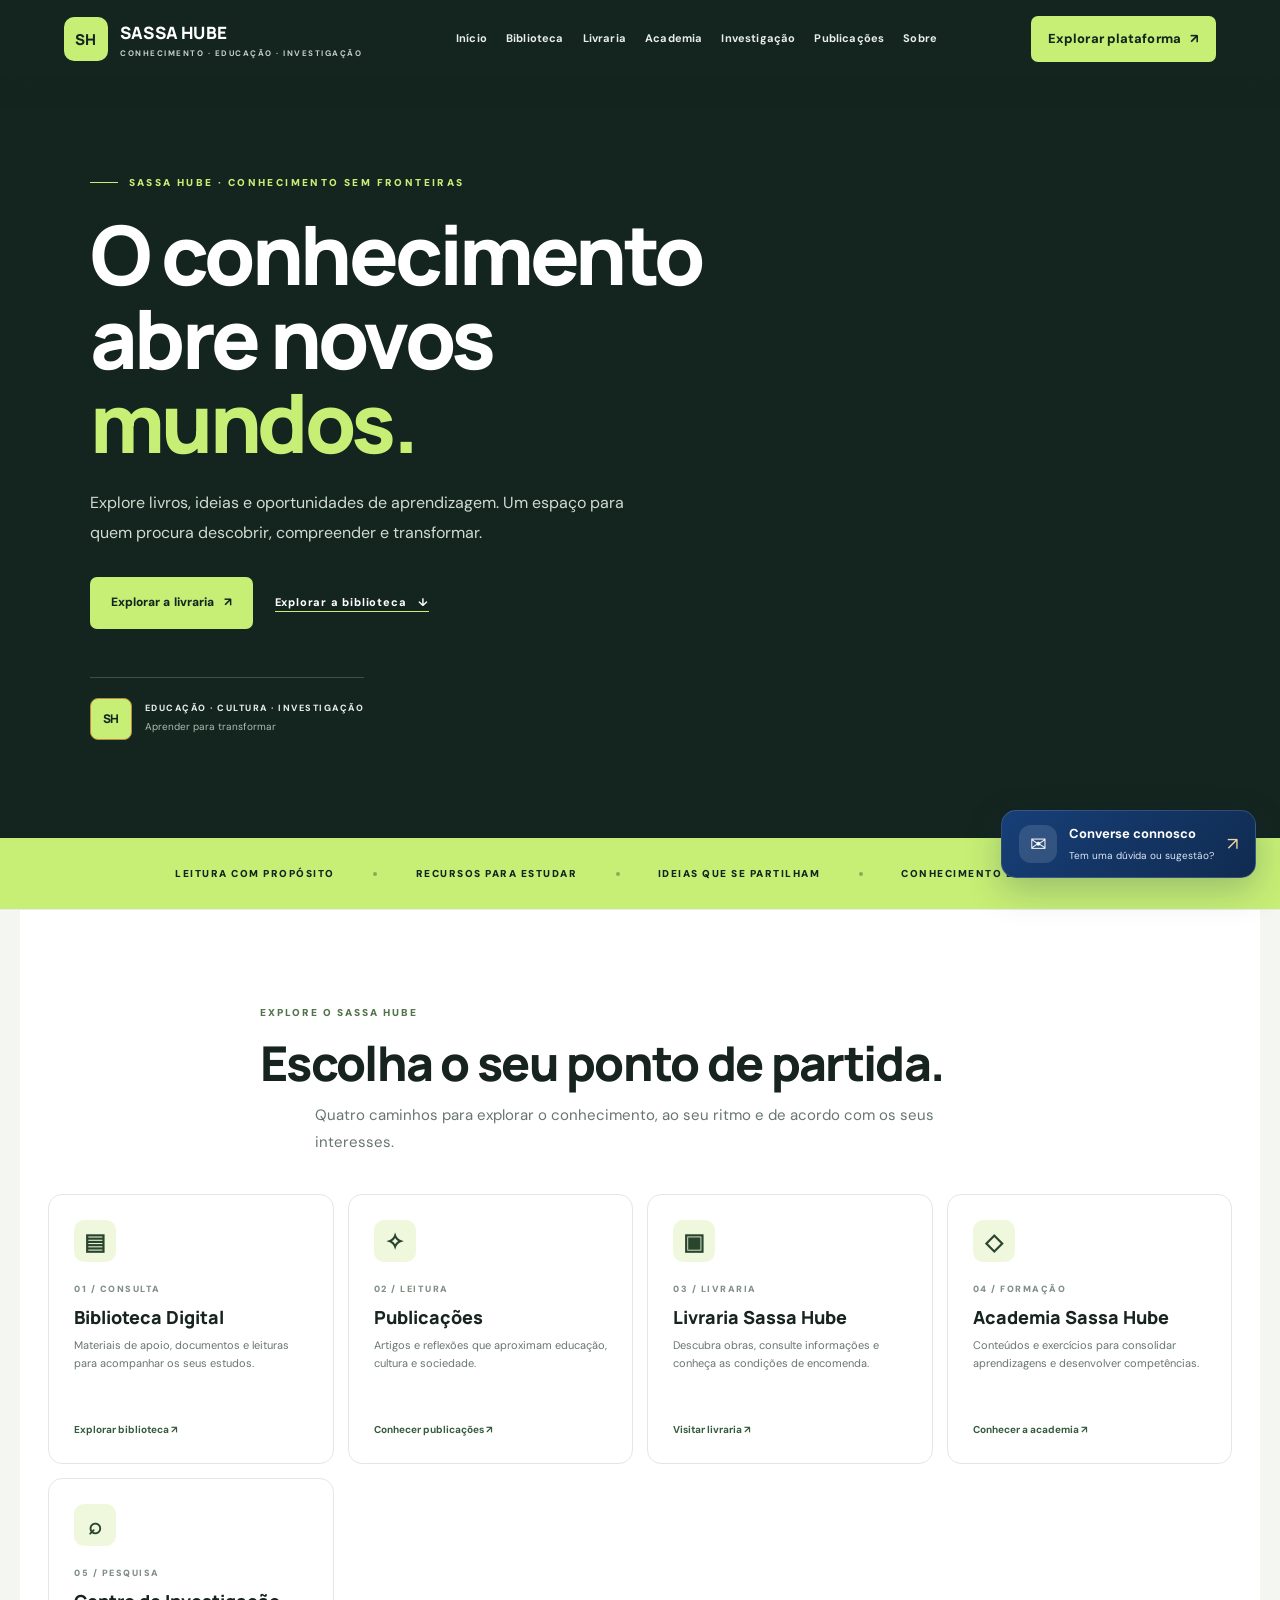
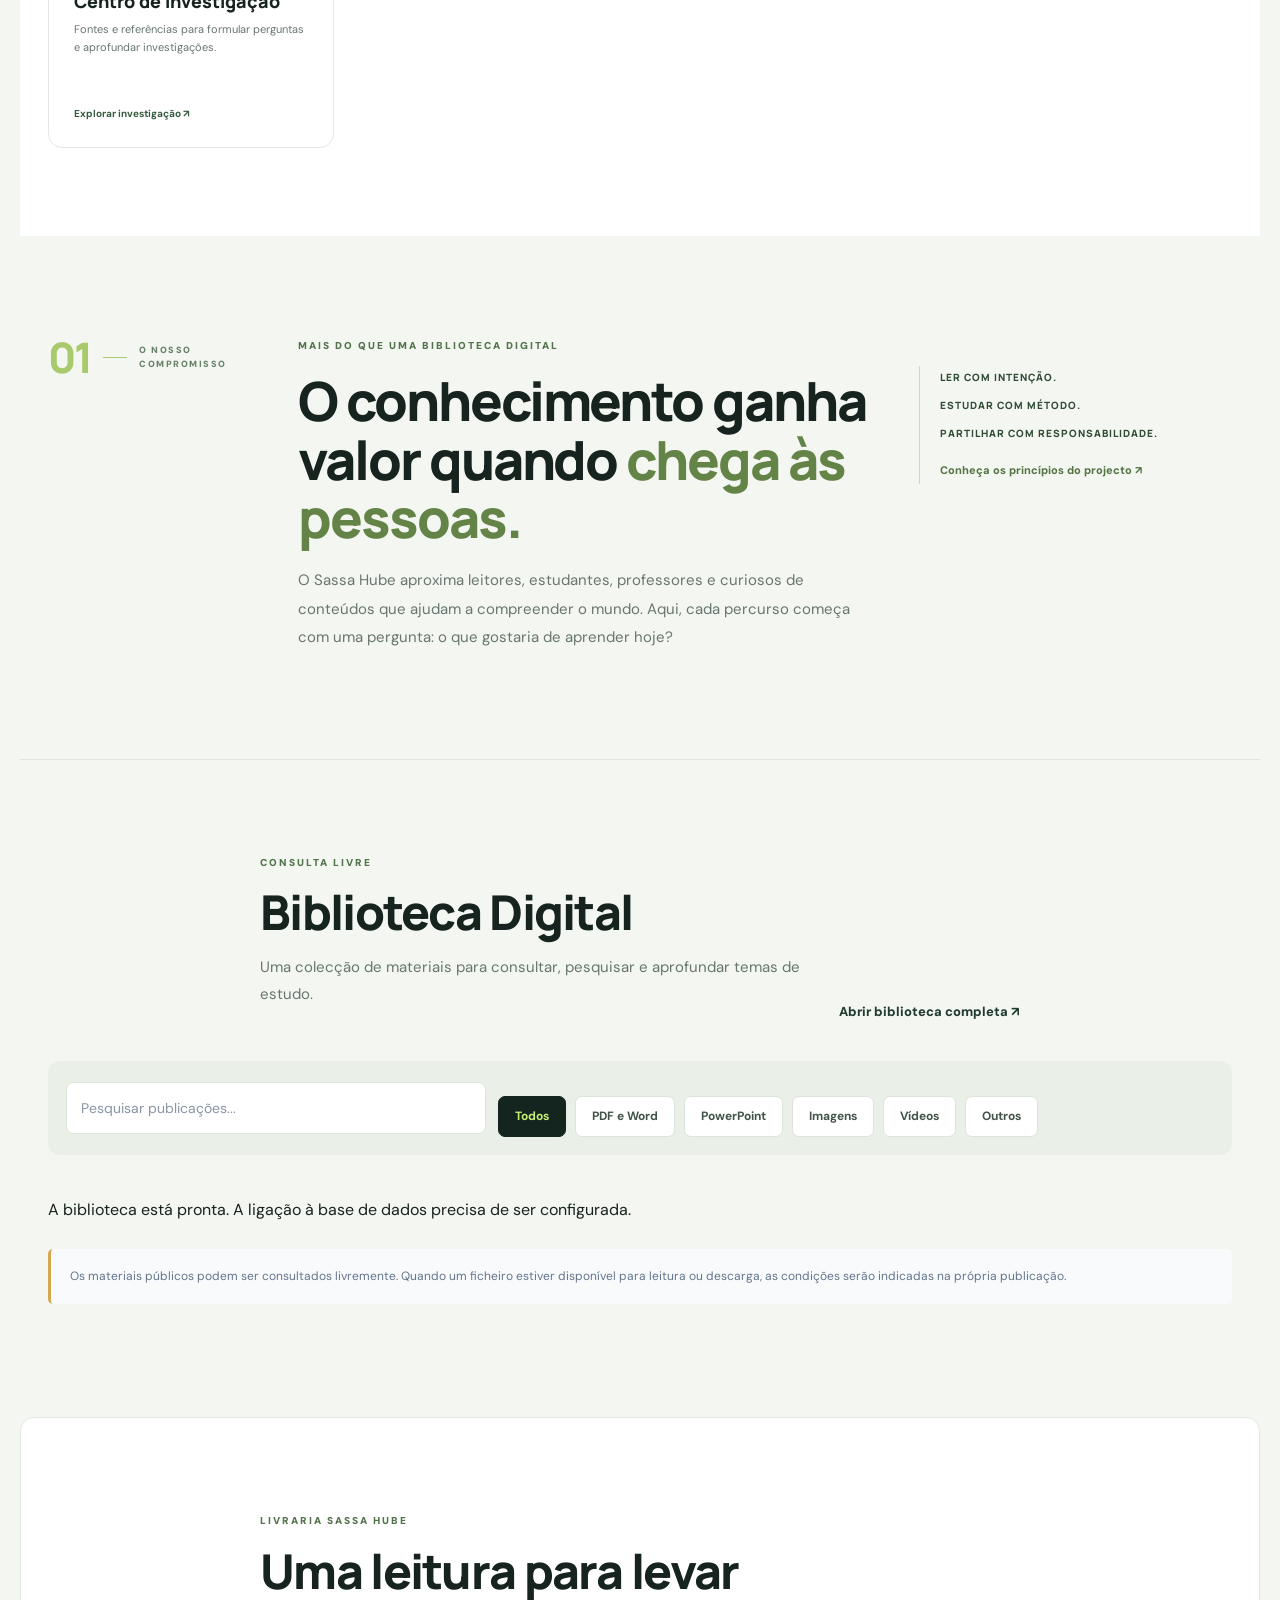
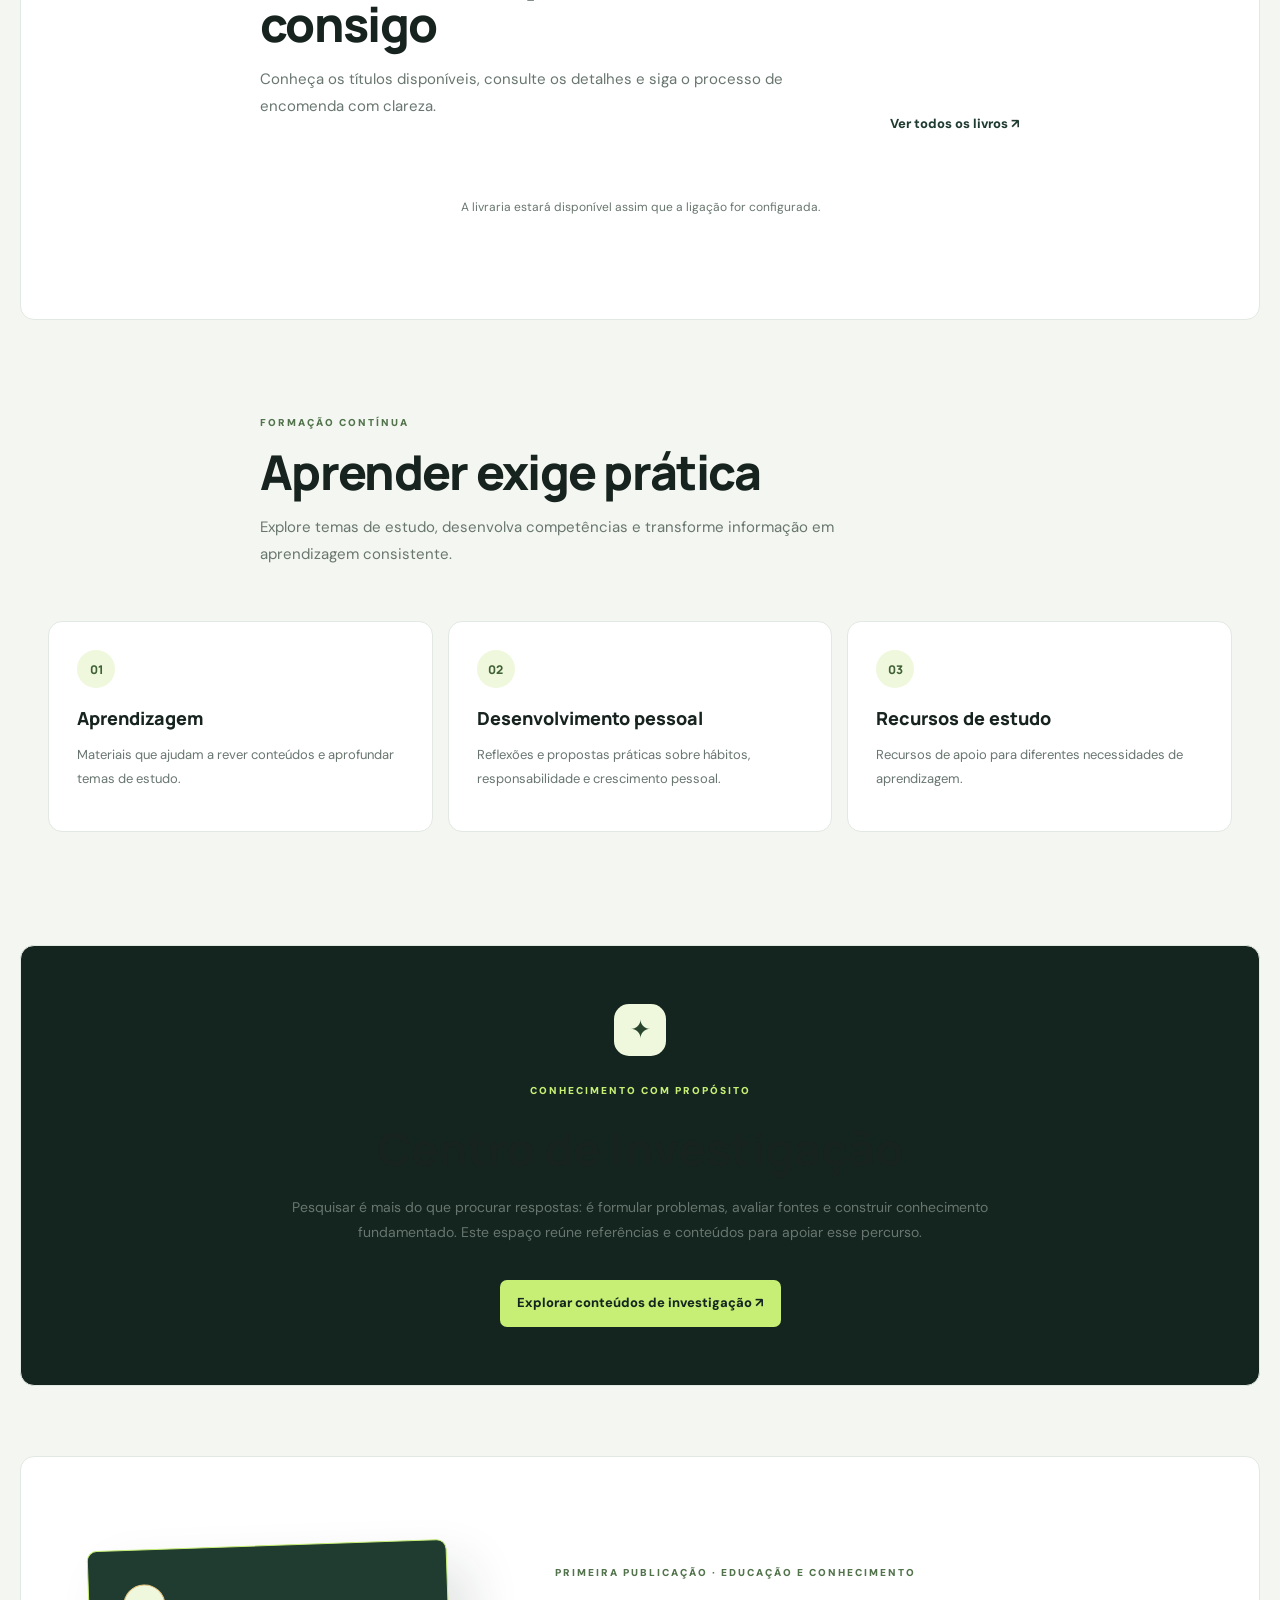
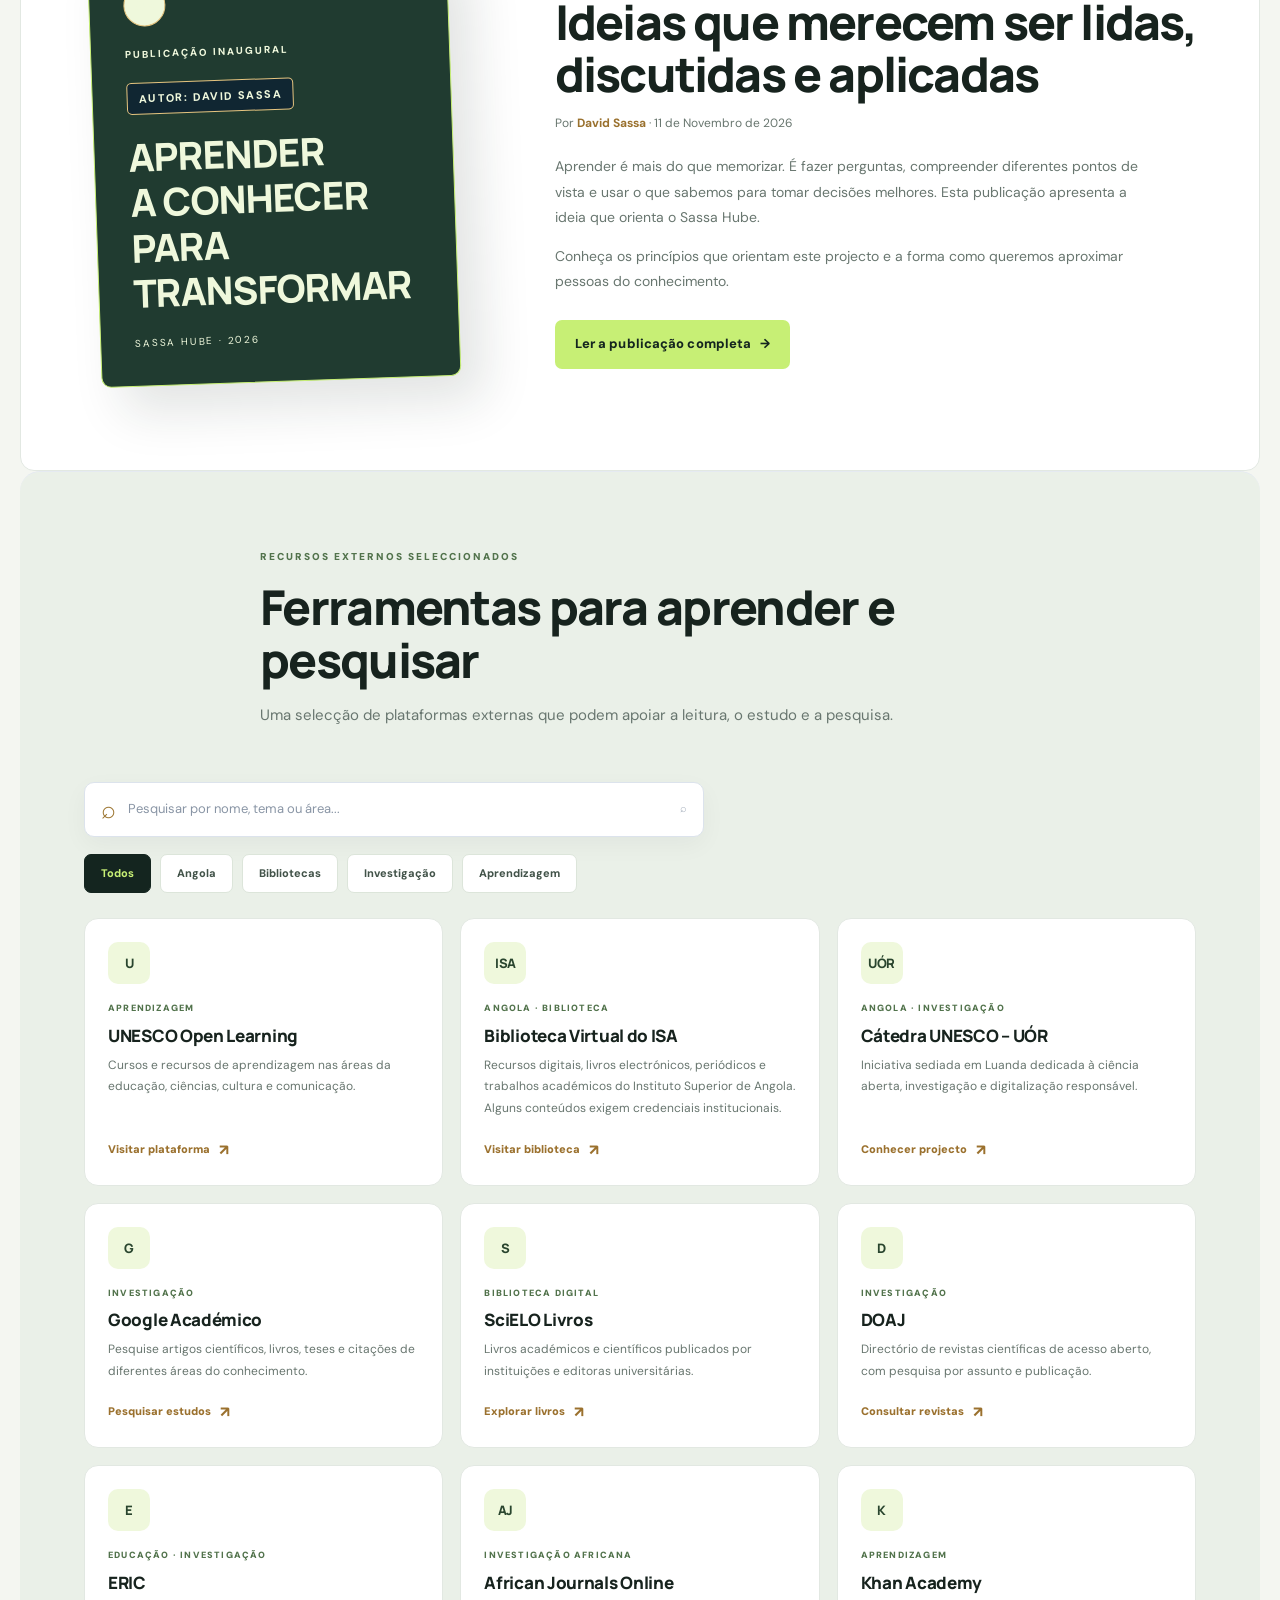
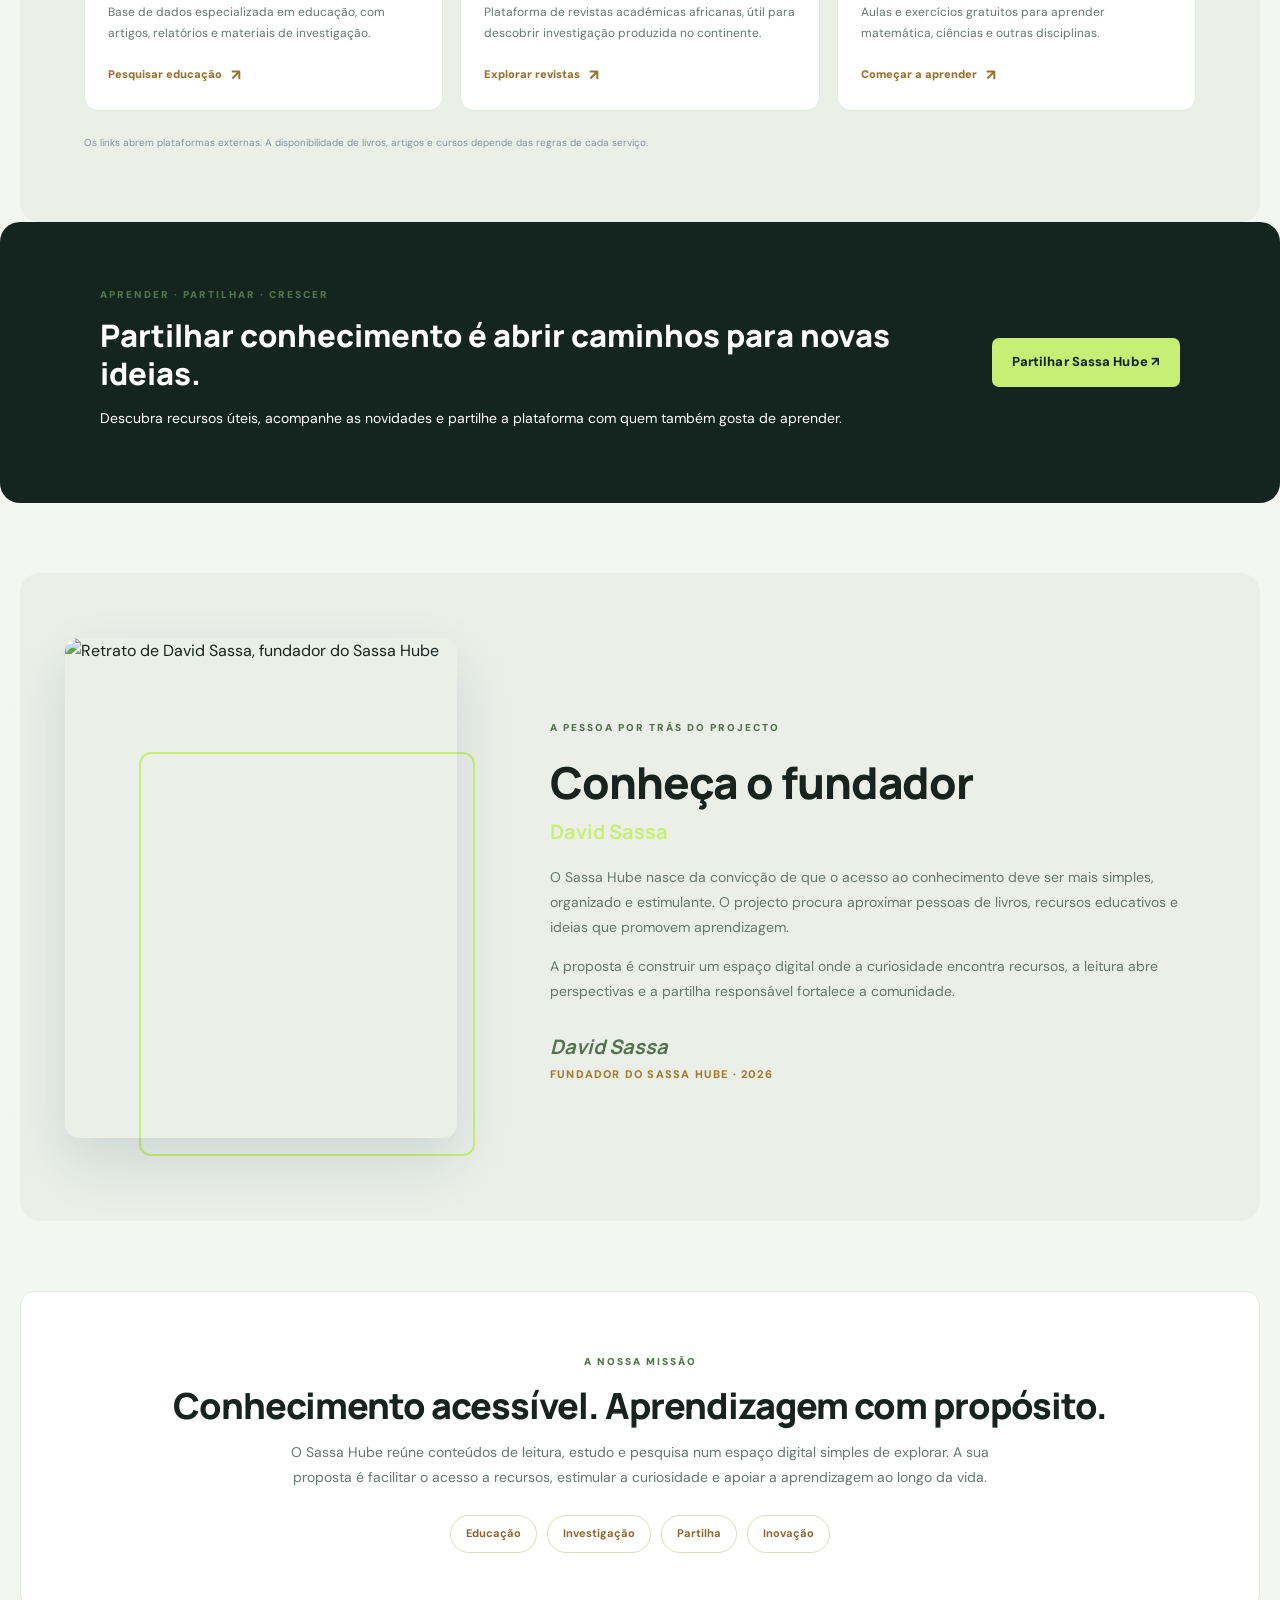
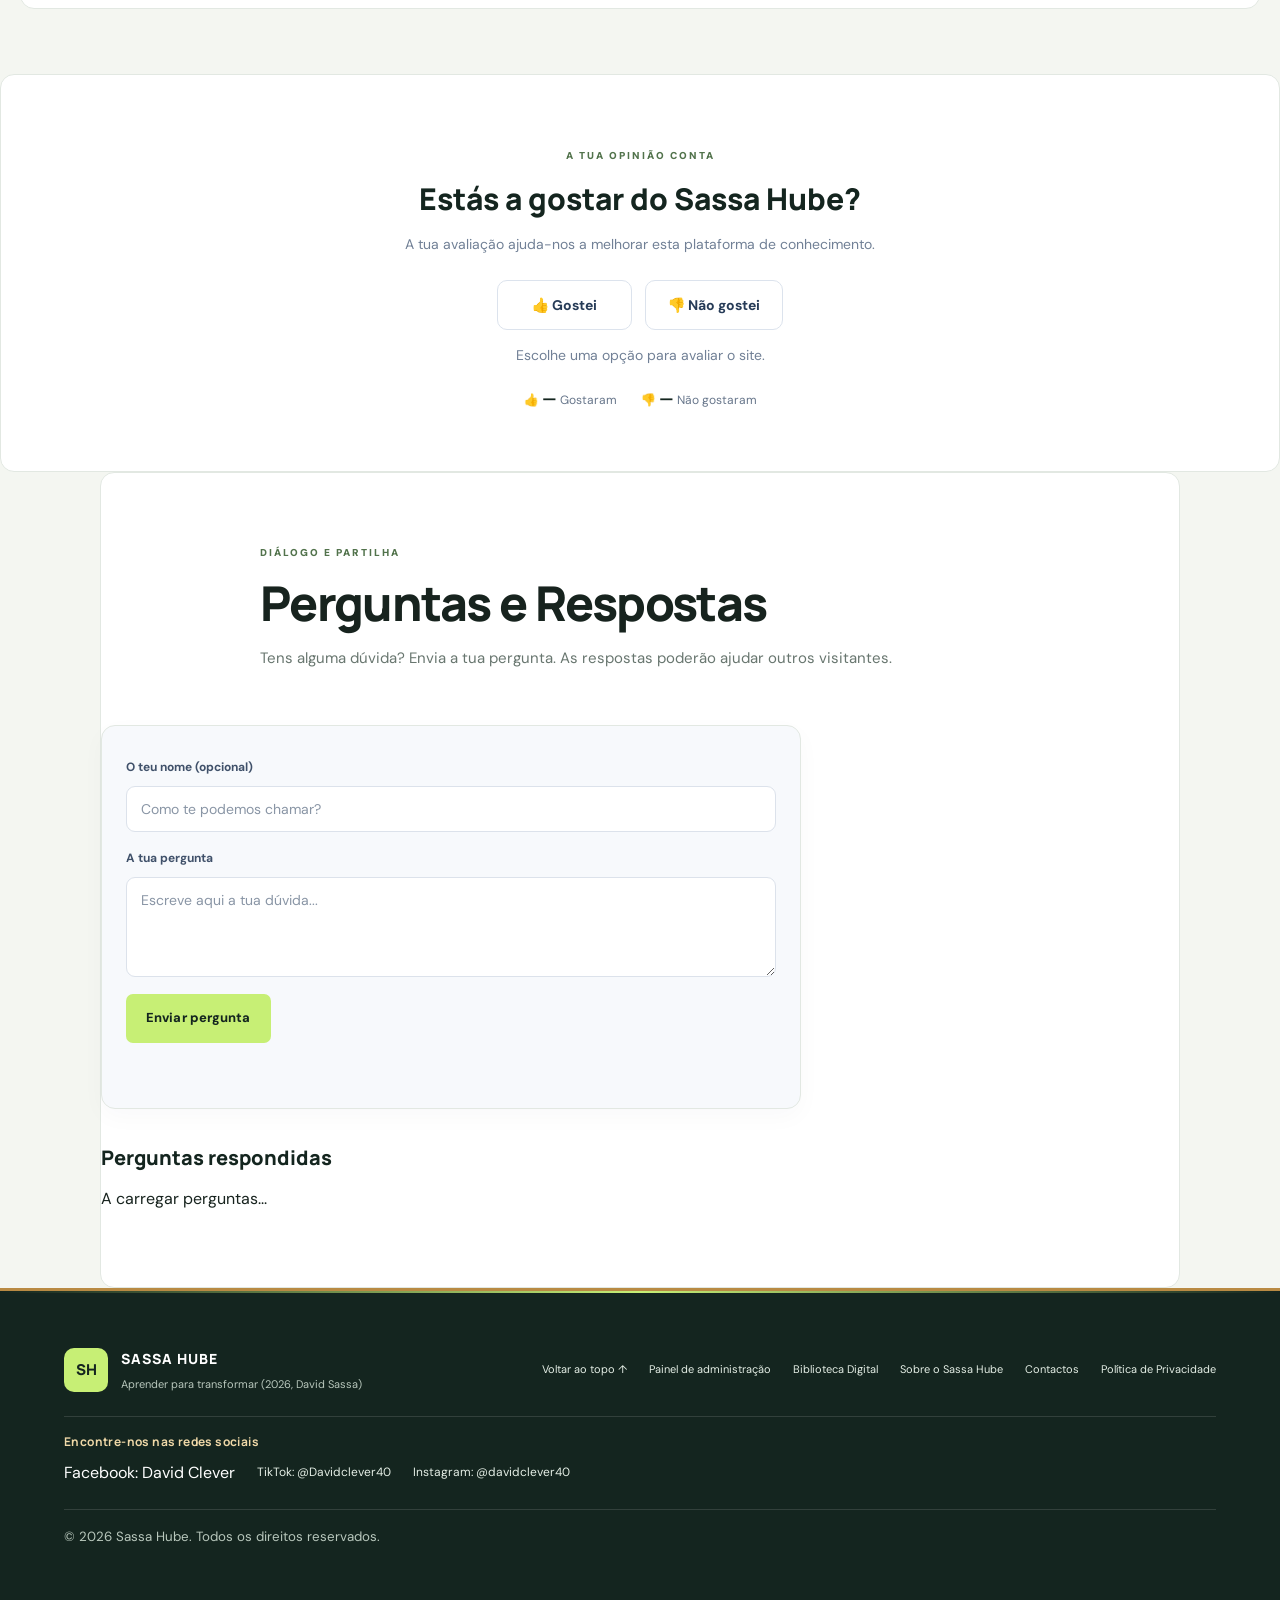
==== index.html @ 6c038bf4 "Restaurar mensagem original do destaque inicial" ====
<!doctype html>
<html lang="pt">
<head>
<meta charset="utf-8">
<meta name="viewport" content="width=device-width,initial-scale=1">
<meta name="description" content="Sassa Hube: plataforma de conhecimento com biblioteca digital, livros, recursos educativos, aprendizagem e investigação. Descubra conteúdos para estudar e transformar ideias em conhecimento.">
<meta name="theme-color" content="#102b50">
<meta name="robots" content="index, follow, max-image-preview:large">
<link rel="canonical" href="https://davidlilianomanuelsassa-eng.github.io/Sassa-hube/">
<meta property="og:type" content="website">
<meta property="og:locale" content="pt_PT">
<meta property="og:site_name" content="Sassa Hube">
<meta property="og:title" content="Sassa Hube | Aprender para transformar">
<meta property="og:description" content="Biblioteca digital, livros, educação, aprendizagem e investigação num só lugar.">
<meta property="og:url" content="https://davidlilianomanuelsassa-eng.github.io/Sassa-hube/">
<meta property="og:image" content="https://images.unsplash.com/photo-1507842217343-583bb7270b66?auto=format&fit=crop&w=1200&q=80">
<meta name="twitter:card" content="summary_large_image">
<meta name="twitter:title" content="Sassa Hube | Aprender para transformar">
<meta name="twitter:description" content="Biblioteca digital, livros, educação, aprendizagem e investigação num só lugar.">
<script type="application/ld+json">
{
  "@context":"https://schema.org",
  "@type":"EducationalOrganization",
  "name":"Sassa Hube",
  "url":"https://davidlilianomanuelsassa-eng.github.io/Sassa-hube/",
  "description":"Plataforma digital de partilha de conhecimento, biblioteca, educação, aprendizagem e investigação.",
  "inLanguage":"pt",
  "founder":{"@type":"Person","name":"David Sassa"},
  "sameAs":[
    "https://www.tiktok.com/@Davidclever40",
    "https://www.instagram.com/davidclever40/"
  ]
}
</script>
<title>Sassa Hube | Aprender para transformar</title>
<link rel="preconnect" href="https://fonts.googleapis.com">
<link rel="preconnect" href="https://fonts.gstatic.com" crossorigin>
<link href="https://fonts.googleapis.com/css2?family=DM+Sans:wght@400;500;600;700&family=Manrope:wght@400;500;600;700;800&display=swap" rel="stylesheet">
<link rel="stylesheet" href="style.css">
</head>
<body>
<a class="skip-link" href="#conteudo-principal">Saltar para o conteúdo principal</a>
<header class="topbar">
  <a class="brand" id="inicio" href="#inicio"><span class="brand-mark">SH</span><span>SASSA HUBE<small>CONHECIMENTO · EDUCAÇÃO · INVESTIGAÇÃO</small></span></a>
  <button class="mobile-menu-toggle" id="mobileMenuToggle" type="button" aria-expanded="false" aria-controls="mainNav"><span aria-hidden="true">☰</span><span class="mobile-menu-label">Menu</span></button>
  <nav id="mainNav" aria-label="Navegação principal"><a href="#inicio">Início</a><a href="#biblioteca">Biblioteca</a><a href="livraria.html">Livraria</a><a href="#academia">Academia</a><a href="#investigacao">Investigação</a><a href="#publicacao-destaque">Publicações</a><a href="sobre.html">Sobre</a></nav>
  <a class="btn btn-primary nav-cta" href="#areas">Explorar plataforma <span>↗</span></a>
</header>
<main id="conteudo-principal">
<section class="hero hero-masterclass" aria-label="Apresentação Sassa Hube">
  <img class="hero-masterclass-image" src="https://images.unsplash.com/photo-1507842217343-583bb7270b66?auto=format&fit=crop&w=2200&q=85" alt="Biblioteca ampla com estantes de livros e espaço de leitura" fetchpriority="high">
  <div class="hero-masterclass-shade"></div>
  <div class="hero-masterclass-content">
    <span class="hero-masterclass-kicker"><span></span> SASSA HUBE · CONHECIMENTO SEM FRONTEIRAS</span>
    <h1>O conhecimento<br>abre novos <em>mundos.</em></h1>
    <p>Explore livros, ideias e oportunidades de aprendizagem. Um espaço para quem procura descobrir, compreender e transformar.</p>
    <div class="hero-masterclass-actions">
      <a class="btn hero-masterclass-primary" href="livraria.html">Explorar a livraria <span>↗</span></a>
      <a class="hero-masterclass-secondary" href="#biblioteca">Explorar a biblioteca <span>↓</span></a>
    </div>
    <div class="hero-masterclass-signature"><span class="hero-masterclass-monogram">SH</span><span><strong>EDUCAÇÃO · CULTURA · INVESTIGAÇÃO</strong><small>Aprender para transformar</small></span></div>
  </div>
  <div class="hero-masterclass-side">LER · APRENDER · EVOLUIR <span>2026</span></div>
  <a class="hero-masterclass-scroll" href="#areas" aria-label="Descer para explorar"><span></span> DESCUBRA O SASSA HUBE</a>
</section>
<section class="trust-strip"><span>LEITURA COM PROPÓSITO</span><i></i><span>RECURSOS PARA ESTUDAR</span><i></i><span>IDEIAS QUE SE PARTILHAM</span><i></i><span>CONHECIMENTO EM MOVIMENTO</span></section>
<section class="quick-access section" id="quick-access">
  <div class="quick-access-heading" id="areas">
    <span class="eyebrow">EXPLORE O SASSA HUBE</span>
    <h2>Escolha o seu ponto de partida.</h2>
    <p>Quatro caminhos para explorar o conhecimento, ao seu ritmo e de acordo com os seus interesses.</p>
  </div>
  <div class="quick-access-grid">
    <a class="quick-access-card" href="#biblioteca"><span class="quick-access-icon">▤</span><span class="quick-access-number">01 / CONSULTA</span><strong>Biblioteca Digital</strong><small>Materiais de apoio, documentos e leituras para acompanhar os seus estudos.</small><b>Explorar biblioteca ↗</b></a>
    <a class="quick-access-card" href="#publicacao-destaque"><span class="quick-access-icon">✧</span><span class="quick-access-number">02 / LEITURA</span><strong>Publicações</strong><small>Artigos e reflexões que aproximam educação, cultura e sociedade.</small><b>Conhecer publicações ↗</b></a>
    <a class="quick-access-card" href="livraria.html"><span class="quick-access-icon">▣</span><span class="quick-access-number">03 / LIVRARIA</span><strong>Livraria Sassa Hube</strong><small>Descubra obras, consulte informações e conheça as condições de encomenda.</small><b>Visitar livraria ↗</b></a>
    <a class="quick-access-card" href="#academia"><span class="quick-access-icon">◇</span><span class="quick-access-number">04 / FORMAÇÃO</span><strong>Academia Sassa Hube</strong><small>Conteúdos e exercícios para consolidar aprendizagens e desenvolver competências.</small><b>Conhecer a academia ↗</b></a>
    <a class="quick-access-card" href="#investigacao"><span class="quick-access-icon">⌕</span><span class="quick-access-number">05 / PESQUISA</span><strong>Centro de Investigação</strong><small>Fontes e referências para formular perguntas e aprofundar investigações.</small><b>Explorar investigação ↗</b></a>
  </div>
</section>
<section class="editorial-manifesto" aria-labelledby="manifestoTitle">
 <div class="manifesto-index"><span>01</span><i></i><span>O NOSSO COMPROMISSO</span></div>
 <div class="manifesto-copy"><p class="eyebrow">MAIS DO QUE UMA BIBLIOTECA DIGITAL</p><h2 id="manifestoTitle">O conhecimento ganha valor quando <em>chega às pessoas.</em></h2><p>O Sassa Hube aproxima leitores, estudantes, professores e curiosos de conteúdos que ajudam a compreender o mundo. Aqui, cada percurso começa com uma pergunta: o que gostaria de aprender hoje?</p></div>
 <div class="manifesto-aside"><strong>LER COM INTENÇÃO.</strong><strong>ESTUDAR COM MÉTODO.</strong><strong>PARTILHAR COM RESPONSABILIDADE.</strong><a href="sobre.html">Conheça os princípios do projecto ↗</a></div>
</section>
<section class="section" id="biblioteca">
  <div class="section-head"><div><span class="eyebrow">CONSULTA LIVRE</span><h2>Biblioteca Digital</h2><p>Uma colecção de materiais para consultar, pesquisar e aprofundar temas de estudo.</p></div><a class="text-link" href="biblioteca.html">Abrir biblioteca completa ↗</a></div>
  <div class="library-toolbar"><input class="search" id="search" type="search" placeholder="Pesquisar publicações..." aria-label="Pesquisar publicações"><div class="filters" role="group" aria-label="Filtrar por categoria"><button class="filter active" data-cat="Todos">Todos</button><button class="filter" data-cat="PDF e Word">PDF e Word</button><button class="filter" data-cat="PowerPoint">PowerPoint</button><button class="filter" data-cat="Imagens e cartazes">Imagens</button><button class="filter" data-cat="Vídeos">Vídeos</button><button class="filter" data-cat="Outros ficheiros">Outros</button></div></div>
  <div class="items" id="items" aria-live="polite"></div><p class="status" id="status">A carregar publicações...</p>
  <p class="public-note">Os materiais públicos podem ser consultados livremente. Quando um ficheiro estiver disponível para leitura ou descarga, as condições serão indicadas na própria publicação.</p>
</section>
<section class="section featured-store" id="livraria-destaques">
  <div class="section-head"><div><span class="eyebrow">LIVRARIA SASSA HUBE</span><h2>Uma leitura para levar consigo</h2><p>Conheça os títulos disponíveis, consulte os detalhes e siga o processo de encomenda com clareza.</p></div><a class="text-link" href="livraria.html">Ver todos os livros ↗</a></div>
  <div class="items" id="featuredBooks" aria-live="polite"></div>
  <p class="status" id="featuredBooksStatus">A carregar livros disponíveis...</p>
</section>
<section class="section" id="academia"><div class="section-head"><div><span class="eyebrow">FORMAÇÃO CONTÍNUA</span><h2>Aprender exige prática</h2><p>Explore temas de estudo, desenvolva competências e transforme informação em aprendizagem consistente.</p></div></div>
<div class="feature-cards"><article><span>01</span><h3>Aprendizagem</h3><p>Materiais que ajudam a rever conteúdos e aprofundar temas de estudo.</p></article><article><span>02</span><h3>Desenvolvimento pessoal</h3><p>Reflexões e propostas práticas sobre hábitos, responsabilidade e crescimento pessoal.</p></article><article><span>03</span><h3>Recursos de estudo</h3><p>Recursos de apoio para diferentes necessidades de aprendizagem.</p></article></div></section>
<section class="research-panel" id="investigacao"><div class="research-symbol">✦</div><span class="eyebrow">CONHECIMENTO COM PROPÓSITO</span><h2>Centro de Investigação</h2><p>Pesquisar é mais do que procurar respostas: é formular problemas, avaliar fontes e construir conhecimento fundamentado. Este espaço reúne referências e conteúdos para apoiar esse percurso.</p><a href="biblioteca.html" class="research-link">Explorar conteúdos de investigação ↗</a></section>
<section class="section first-publication" id="publicacao-destaque">
  <div class="first-publication-cover"><span class="cover-mark">SH</span><span class="cover-kicker">PUBLICAÇÃO INAUGURAL</span><span class="cover-author">AUTOR: DAVID SASSA</span><strong>APRENDER<br>A CONHECER<br><em>PARA TRANSFORMAR</em></strong><small>SASSA HUBE · 2026</small></div>
  <div class="first-publication-copy"><span class="eyebrow">PRIMEIRA PUBLICAÇÃO · EDUCAÇÃO E CONHECIMENTO</span><h2>Ideias que merecem ser lidas, discutidas e aplicadas</h2><p class="publication-byline">Por <strong>David Sassa</strong> · 11 de Novembro de 2026</p><p>Aprender é mais do que memorizar. É fazer perguntas, compreender diferentes pontos de vista e usar o que sabemos para tomar decisões melhores. Esta publicação apresenta a ideia que orienta o Sassa Hube.</p><p>Conheça os princípios que orientam este projecto e a forma como queremos aproximar pessoas do conhecimento.</p><a class="btn btn-primary" href="publicacao-aprender-a-conhecer-para-transformar.html">Ler a publicação completa <span>→</span></a></div>
</section>
<section class="section related-sites-section" id="sites-relacionados">
  <div class="section-head">
    <div><span class="eyebrow">RECURSOS EXTERNOS SELECCIONADOS</span><h2>Ferramentas para aprender e pesquisar</h2><p>Uma selecção de plataformas externas que podem apoiar a leitura, o estudo e a pesquisa.</p></div>
  </div>
  <div class="related-sites-toolbar">
    <label class="related-sites-search-wrap" for="sitesSearch"><span aria-hidden="true">⌕</span><input id="sitesSearch" type="search" placeholder="Pesquisar por nome, tema ou área..." autocomplete="off"><kbd>⌕</kbd></label>
    <div class="related-sites-filters" role="group" aria-label="Filtrar sites por categoria">
      <button type="button" class="related-filter active" data-filter="todos" aria-pressed="true">Todos</button>
      <button type="button" class="related-filter" data-filter="angola" aria-pressed="false">Angola</button>
      <button type="button" class="related-filter" data-filter="bibliotecas" aria-pressed="false">Bibliotecas</button>
      <button type="button" class="related-filter" data-filter="investigacao" aria-pressed="false">Investigação</button>
      <button type="button" class="related-filter" data-filter="aprendizagem" aria-pressed="false">Aprendizagem</button>
    </div>
  </div>
  <div class="related-sites-grid" id="relatedSitesGrid">
    <article class="related-site-card" data-category="aprendizagem" data-search="unesco open learning cursos educação ciências cultura formação online">
      <span class="related-site-icon">U</span><span class="related-site-tag">Aprendizagem</span><h3>UNESCO Open Learning</h3><p>Cursos e recursos de aprendizagem nas áreas da educação, ciências, cultura e comunicação.</p><a href="https://openlearning.unesco.org/" target="_blank" rel="noopener noreferrer">Visitar plataforma <span>↗</span></a>
    </article>
    <article class="related-site-card" data-category="angola bibliotecas" data-search="instituto superior angola biblioteca virtual livros ebooks revistas teses">
      <span class="related-site-icon">ISA</span><span class="related-site-tag">Angola · Biblioteca</span><h3>Biblioteca Virtual do ISA</h3><p>Recursos digitais, livros electrónicos, periódicos e trabalhos académicos do Instituto Superior de Angola. Alguns conteúdos exigem credenciais institucionais.</p><a href="https://biblioteca-virtual.isa.ao/" target="_blank" rel="noopener noreferrer">Visitar biblioteca <span>↗</span></a>
    </article>
    <article class="related-site-card" data-category="angola investigacao" data-search="catedra unesco universidade oscar ribas ciencia aberta investigação angola luanda">
      <span class="related-site-icon">UÓR</span><span class="related-site-tag">Angola · Investigação</span><h3>Cátedra UNESCO – UÓR</h3><p>Iniciativa sediada em Luanda dedicada à ciência aberta, investigação e digitalização responsável.</p><a href="https://catedraunescouor.org/" target="_blank" rel="noopener noreferrer">Conhecer projecto <span>↗</span></a>
    </article>
    <article class="related-site-card" data-category="investigacao" data-search="google scholar academico artigos científicos teses livros citações pesquisa">
      <span class="related-site-icon">G</span><span class="related-site-tag">Investigação</span><h3>Google Académico</h3><p>Pesquise artigos científicos, livros, teses e citações de diferentes áreas do conhecimento.</p><a href="https://scholar.google.com/" target="_blank" rel="noopener noreferrer">Pesquisar estudos <span>↗</span></a>
    </article>
    <article class="related-site-card" data-category="bibliotecas investigacao" data-search="scielo livros biblioteca digital livros científicos acesso aberto">
      <span class="related-site-icon">S</span><span class="related-site-tag">Biblioteca Digital</span><h3>SciELO Livros</h3><p>Livros académicos e científicos publicados por instituições e editoras universitárias.</p><a href="https://books.scielo.org/" target="_blank" rel="noopener noreferrer">Explorar livros <span>↗</span></a>
    </article>
    <article class="related-site-card" data-category="investigacao" data-search="doaj revistas jornais científicos acesso aberto artigos">
      <span class="related-site-icon">D</span><span class="related-site-tag">Investigação</span><h3>DOAJ</h3><p>Directório de revistas científicas de acesso aberto, com pesquisa por assunto e publicação.</p><a href="https://doaj.org/" target="_blank" rel="noopener noreferrer">Consultar revistas <span>↗</span></a>
    </article>
    <article class="related-site-card" data-category="investigacao" data-search="ERIC educação pesquisa artigos relatórios recursos educativos">
      <span class="related-site-icon">E</span><span class="related-site-tag">Educação · Investigação</span><h3>ERIC</h3><p>Base de dados especializada em educação, com artigos, relatórios e materiais de investigação.</p><a href="https://eric.ed.gov/" target="_blank" rel="noopener noreferrer">Pesquisar educação <span>↗</span></a>
    </article>
    <article class="related-site-card" data-category="investigacao" data-search="african journals online ajol revistas africanas artigos investigação">
      <span class="related-site-icon">AJ</span><span class="related-site-tag">Investigação Africana</span><h3>African Journals Online</h3><p>Plataforma de revistas académicas africanas, útil para descobrir investigação produzida no continente.</p><a href="https://www.ajol.info/" target="_blank" rel="noopener noreferrer">Explorar revistas <span>↗</span></a>
    </article>
    <article class="related-site-card" data-category="aprendizagem" data-search="khan academy aulas gratuitas matemática ciências português aprendizagem">
      <span class="related-site-icon">K</span><span class="related-site-tag">Aprendizagem</span><h3>Khan Academy</h3><p>Aulas e exercícios gratuitos para aprender matemática, ciências e outras disciplinas.</p><a href="https://pt.khanacademy.org/" target="_blank" rel="noopener noreferrer">Começar a aprender <span>↗</span></a>
    </article>
  </div>
  <p class="related-sites-empty" id="relatedSitesEmpty" hidden>Não encontrámos sites para essa pesquisa. Experimenta outra palavra ou categoria.</p>
  <p class="related-sites-note">Os links abrem plataformas externas. A disponibilidade de livros, artigos e cursos depende das regras de cada serviço.</p>
</section>
<section class="feature-band"><div><span class="eyebrow">APRENDER · PARTILHAR · CRESCER</span><h2>Partilhar conhecimento é abrir caminhos para novas ideias.</h2><p>Descubra recursos úteis, acompanhe as novidades e partilhe a plataforma com quem também gosta de aprender.</p></div><a class="btn btn-gold" href="https://wa.me/?text=Conhece%20o%20Sassa%20Hube%20-%20Aprender%20para%20transformar" target="_blank" rel="noopener">Partilhar Sassa Hube ↗</a></section>
<section class="founder-section" id="fundador"><div class="founder-photo-wrap"><img class="founder-photo" src="https://raw.githubusercontent.com/davidlilianomanuelsassa-eng/Sassa-hube/main/IMG-20260521-WA0060.jpg" alt="Retrato de David Sassa, fundador do Sassa Hube" loading="lazy"><span class="photo-frame"></span></div><div class="founder-copy"><span class="eyebrow">A PESSOA POR TRÁS DO PROJECTO</span><h2>Conheça o fundador</h2><h3>David Sassa</h3><p>O Sassa Hube nasce da convicção de que o acesso ao conhecimento deve ser mais simples, organizado e estimulante. O projecto procura aproximar pessoas de livros, recursos educativos e ideias que promovem aprendizagem.</p><p>A proposta é construir um espaço digital onde a curiosidade encontra recursos, a leitura abre perspectivas e a partilha responsável fortalece a comunidade.</p><div class="founder-signature">David Sassa <small>Fundador do Sassa Hube · 2026</small></div></div></section>
<section class="about-platform" id="sobre"><span class="eyebrow">A NOSSA MISSÃO</span><h2>Conhecimento acessível. Aprendizagem com propósito.</h2><p>O Sassa Hube reúne conteúdos de leitura, estudo e pesquisa num espaço digital simples de explorar. A sua proposta é facilitar o acesso a recursos, estimular a curiosidade e apoiar a aprendizagem ao longo da vida.</p><div class="mission-points"><span>Educação</span><span>Investigação</span><span>Partilha</span><span>Inovação</span></div></section>
</main>
<section class="visitor-rating" id="avaliacao"><span class="eyebrow">A TUA OPINIÃO CONTA</span><h2>Estás a gostar do Sassa Hube?</h2><p>A tua avaliação ajuda-nos a melhorar esta plataforma de conhecimento.</p><div class="rating-actions"><button type="button" class="rating-button like" id="voteLike" aria-label="Gostei do site">👍 Gostei</button><button type="button" class="rating-button dislike" id="voteDislike" aria-label="Não gostei do site">👎 Não gostei</button></div><p id="voteMessage" class="vote-message" role="status">Escolhe uma opção para avaliar o site.</p><div class="rating-results" aria-live="polite"><span>👍 <strong id="likesCount">—</strong> Gostaram</span><span>👎 <strong id="dislikesCount">—</strong> Não gostaram</span></div></section>
<section class="visitor-questions" id="perguntas"><div class="section-head"><div><span class="eyebrow">DIÁLOGO E PARTILHA</span><h2>Perguntas e Respostas</h2><p>Tens alguma dúvida? Envia a tua pergunta. As respostas poderão ajudar outros visitantes.</p></div></div><form id="questionForm" class="question-form"><label for="questionName">O teu nome (opcional)</label><input id="questionName" maxlength="80" placeholder="Como te podemos chamar?"><label for="questionText">A tua pergunta</label><textarea id="questionText" rows="4" maxlength="1500" required placeholder="Escreve aqui a tua dúvida..."></textarea><button class="btn btn-primary" id="sendQuestion" type="submit">Enviar pergunta</button><p id="questionMessage" class="message" role="status"></p></form><div class="public-answers"><h3>Perguntas respondidas</h3><div id="publicQuestions" class="public-question-list">A carregar perguntas...</div></div></section>

<!-- Chat público Sassa Hube -->
<div class="visitor-chat" id="visitorChat">
  <button class="chat-launcher" id="chatLauncher" type="button" aria-expanded="false" aria-controls="chatPanel"><span class="chat-launch-icon" aria-hidden="true">✉</span><span><strong>Converse connosco</strong><small>Tem uma dúvida ou sugestão?</small></span><span class="chat-launch-arrow" aria-hidden="true">↗</span></button>
  <section class="chat-panel" id="chatPanel" aria-label="Chat com o Sassa Hube" hidden>
    <header class="chat-header"><div><span class="chat-online-dot"></span><div><strong>Chat Sassa Hube</strong><small>Educação · Conhecimento · Partilha</small></div></div><button id="chatClose" class="chat-close" type="button" aria-label="Fechar chat">×</button></header>
    <div class="chat-intro"><strong>Olá! Seja bem-vindo.</strong><p>Envie a sua dúvida, pergunta ou sugestão. A equipa do Sassa Hube responderá assim que possível.</p></div>
    <div class="chat-messages" id="chatMessages" aria-live="polite"><p class="chat-empty">A carregar conversas...</p></div>
    <form class="chat-form" id="visitorChatForm"><label for="chatVisitorName">O seu nome (opcional)</label><input id="chatVisitorName" maxlength="80" placeholder="Como devemos chamar-lhe?"><label for="chatVisitorMessage">A sua mensagem</label><textarea id="chatVisitorMessage" rows="3" maxlength="1500" required placeholder="Escreva a sua mensagem..."></textarea><button class="btn btn-primary" id="chatSend" type="submit">Enviar mensagem <span>→</span></button><p class="chat-notice" id="chatNotice" role="status"></p><small class="chat-privacy">Nota: as perguntas e respostas publicadas neste chat poderão ser visíveis a outros visitantes. Não envie dados pessoais ou informações confidenciais.</small></form>
  </section>
</div>

<footer class="site-footer"><div class="footer-brand"><span class="brand-mark">SH</span><div><strong>SASSA HUBE</strong><p>Aprender para transformar (2026, David Sassa)</p></div></div><div class="footer-links"><a href="#inicio">Voltar ao topo ↑</a><a href="admin.html">Painel de administração</a><a href="biblioteca.html">Biblioteca Digital</a><a href="sobre.html">Sobre o Sassa Hube</a><a href="contactos.html">Contactos</a><a href="politica-privacidade.html">Política de Privacidade</a></div><div class="footer-social" aria-label="Redes sociais"><strong>Encontre-nos nas redes sociais</strong><span>Facebook: David Clever</span><a href="https://www.tiktok.com/@Davidclever40" target="_blank" rel="noopener">TikTok: @Davidclever40</a><a href="https://www.instagram.com/davidclever40/" target="_blank" rel="noopener">Instagram: @davidclever40</a></div><small>© <span id="year">2026</span> Sassa Hube. Todos os direitos reservados.</small></footer>
<script src="https://cdn.jsdelivr.net/npm/@supabase/supabase-js@2"></script>
<script src="config.js"></script>
<script src="destaques-livraria.js"></script>
<script src="app.js"></script>
<script src="avaliacao.js"></script>
<script src="perguntas.js"></script>
<script src="chat.js"></script>

<script>
(() => {
  const search = document.getElementById('sitesSearch');
  const cards = [...document.querySelectorAll('#relatedSitesGrid .related-site-card')];
  const filters = [...document.querySelectorAll('.related-filter')];
  const empty = document.getElementById('relatedSitesEmpty');
  if (!search || !cards.length) return;
  let category = 'todos';
  function updateSites() {
    const term = search.value.trim().toLocaleLowerCase('pt');
    let visible = 0;
    cards.forEach(card => {
      const categories = (card.dataset.category || '').split(' ');
      const matchesCategory = category === 'todos' || categories.includes(category);
      const searchable = (card.innerText + ' ' + (card.dataset.search || '')).toLocaleLowerCase('pt');
      const matchesTerm = !term || searchable.includes(term);
      const show = matchesCategory && matchesTerm;
      card.hidden = !show;
      if (show) visible++;
    });
    empty.hidden = visible !== 0;
  }
  search.addEventListener('input', updateSites);
  filters.forEach(button => button.addEventListener('click', () => {
    category = button.dataset.filter;
    filters.forEach(item => {
      const active = item === button;
      item.classList.toggle('active', active);
      item.setAttribute('aria-pressed', String(active));
    });
    updateSites();
  }));
})();
</script>


<script>
(() => {
  const toggle = document.getElementById('mobileMenuToggle');
  const nav = document.getElementById('mainNav');
  if (!toggle || !nav) return;
  toggle.addEventListener('click', () => {
    const expanded = toggle.getAttribute('aria-expanded') === 'true';
    toggle.setAttribute('aria-expanded', String(!expanded));
    nav.classList.toggle('is-open', !expanded);
    toggle.querySelector('[aria-hidden="true"]').textContent = expanded ? '☰' : '×';
  });
  nav.querySelectorAll('a').forEach(link => link.addEventListener('click', () => {
    toggle.setAttribute('aria-expanded', 'false');
    nav.classList.remove('is-open');
    toggle.querySelector('[aria-hidden="true"]').textContent = '☰';
  }));
})();
</script>

</body>
</html>
---- style.css ----
/* =====================================================
   SASSA HUBE — IDENTIDADE VISUAL INSTITUCIONAL
   Azul-marinho | Dourado | Branco
   Versão 2026
===================================================== */

:root {
  --navy: #081b34;
  --navy2: #12345a;
  --navy3: #1c4775;
  --gold: #d5a84f;
  --gold-light: #f5ead2;
  --ink: #172b45;
  --muted: #68788e;
  --line: #e5eaf1;
  --bg: #f5f7fa;
  --white: #ffffff;
  --success: #16804a;
  --danger: #b42318;
  --shadow: 0 12px 35px rgba(8,27,52,.08);
  --radius: 15px;
}

* {
  box-sizing: border-box;
}

html {
  scroll-behavior: smooth;
  scroll-padding-top: 95px;
}

body {
  margin: 0;
  color: var(--ink);
  background: var(--white);
  font-family: 'DM Sans', sans-serif;
  -webkit-font-smoothing: antialiased;
  overflow-x: hidden;
}

img {
  max-width: 100%;
}

a {
  color: inherit;
  transition: .25s ease;
}

button,
input,
textarea,
select {
  font: inherit;
}

button {
  cursor: pointer;
}

::selection {
  background: var(--gold);
  color: var(--navy);
}

/* ================= CABEÇALHO ================= */

.topbar {
  min-height: 82px;
  padding: 12px max(calc((100% - 1180px)/2), 5%);
  display: flex;
  align-items: center;
  justify-content: space-between;
  gap: 25px;
  position: sticky;
  top: 0;
  z-index: 100;
  background: rgba(8,27,52,.98);
  border-bottom: 1px solid #ffffff15;
  box-shadow: 0 8px 28px #07182d20;
  backdrop-filter: blur(14px);
}

.brand {
  display: flex;
  align-items: center;
  gap: 12px;
  color: white;
  text-decoration: none;
  font: 800 17px Manrope, sans-serif;
  letter-spacing: .5px;
  flex-shrink: 0;
}

.brand-mark {
  width: 43px;
  height: 43px;
  display: grid;
  place-items: center;
  border-radius: 12px;
  background: linear-gradient(145deg,#e5c47f,#a9772b);
  color: var(--navy);
  font: 900 15px Manrope;
  box-shadow: 0 7px 18px #0003;
}

.brand small {
  display: block;
  color: #c8d4e3;
  font: 700 8px 'DM Sans', sans-serif;
  letter-spacing: 1.3px;
  margin-top: 4px;
}

.topbar nav {
  display: flex;
  align-items: center;
  justify-content: flex-end;
  gap: 23px;
  flex-wrap: wrap;
}

.topbar nav a {
  position: relative;
  color: #e5edf6;
  font-size: 12px;
  font-weight: 700;
  text-decoration: none;
  padding: 10px 0;
}

.topbar nav a:hover {
  color: #e7bd69;
}

.topbar nav a::after {
  content: "";
  position: absolute;
  left: 0;
  bottom: 2px;
  height: 2px;
  width: 0;
  background: var(--gold);
  transition: width .25s;
}

.topbar nav a:hover::after {
  width: 100%;
}

.nav-cta {
  background: var(--gold);
  color: var(--navy) !important;
  padding: 12px 17px !important;
  border-radius: 8px;
  font-weight: 800 !important;
}

.nav-cta::after {
  display: none;
}

/* ================= BOTÕES ================= */

.btn {
  display: inline-flex;
  align-items: center;
  justify-content: center;
  gap: 9px;
  padding: 13px 19px;
  border-radius: 8px;
  border: 1px solid transparent;
  text-decoration: none;
  font-size: 13px;
  font-weight: 800;
  transition: transform .2s, background .2s, box-shadow .2s;
}

.btn:hover {
  transform: translateY(-2px);
}

.btn-primary {
  background: var(--navy2);
  color: white;
  box-shadow: 0 8px 20px #12345a30;
}

.btn-primary:hover {
  background: var(--navy3);
  box-shadow: 0 12px 28px #12345a35;
}

.btn-outline {
  border-color: #ffffff65;
  color: white;
  background: #ffffff09;
}

.btn-outline:hover {
  background: #ffffff17;
}

.btn-gold {
  background: var(--gold);
  color: var(--navy);
  white-space: nowrap;
}

.btn-gold:hover {
  background: #edc978;
}

/* ================= HERO PRINCIPAL ================= */

.hero-premium {
  width: 100%;
  max-width: none;
  min-height: 570px;
  padding: 85px max(calc((100% - 1180px)/2),6%);
  display: flex;
  align-items: center;
  justify-content: space-between;
  gap: 35px;
  position: relative;
  isolation: isolate;
  overflow: hidden;
  background:
    radial-gradient(ellipse at 85% 45%,#1d4774 0,transparent 38%),
    linear-gradient(115deg,#081b34 0%,#102f52 65%,#0a203c 100%);
}

.hero-premium::after {
  content: "";
  position: absolute;
  z-index: -1;
  right: -140px;
  top: -220px;
  width: 580px;
  height: 580px;
  border: 1px solid #d8b66d55;
  border-radius: 50%;
}

.hero-premium::before {
  content: "SASSA HUBE";
  position: absolute;
  z-index: -1;
  right: 3%;
  bottom: 2%;
  color: #ffffff08;
  font: 900 clamp(65px,12vw,160px) Manrope;
  letter-spacing: -8px;
  white-space: nowrap;
}

.hero-copy {
  max-width: 680px;
  position: relative;
  z-index: 2;
  animation: shReveal .8s ease both;
}

.eyebrow {
  color: #d5a84f;
  font-size: 10px;
  font-weight: 900;
  letter-spacing: 2.2px;
  text-transform: uppercase;
}

.hero-premium .eyebrow {
  color: #e6c47f;
}

.hero h1 {
  margin: 22px 0 24px;
  color: white;
  font: 800 clamp(42px,5.7vw,72px)/1.06 Manrope,sans-serif;
  letter-spacing: -2.8px;
}

.hero h1 em {
  color: #e7bd69;
  font-style: normal;
}

.hero-copy > p:not(.motto) {
  max-width: 600px;
  color: #d0dbea;
  font-size: 16px;
  line-height: 1.85;
}

.hero-actions {
  display: flex;
  gap: 12px;
  flex-wrap: wrap;
  margin-top: 27px;
}

.hero .btn-primary {
  background: var(--gold);
  color: var(--navy);
}

.hero .motto {
  margin-top: 30px !important;
  color: #d9e2ee !important;
  font-size: 10px !important;
  font-weight: 800;
  letter-spacing: 1.6px;
}

.hero .motto strong {
  color: #e5bc69;
}

/* Selo visual SH */

.hero-visual {
  width: 390px;
  height: 350px;
  flex-shrink: 0;
  position: relative;
  display: grid;
  place-items: center;
  z-index: 1;
}

.hero-seal {
  width: 245px;
  height: 245px;
  display: flex;
  align-items: center;
  justify-content: center;
  flex-direction: column;
  border: 8px solid #e5c47f;
  outline: 1px solid #ffffff55;
  border-radius: 50%;
  background: linear-gradient(145deg,#163d68,#071a31);
  color: white;
  box-shadow: 0 25px 80px #0005;
  transition: transform .4s;
  z-index: 2;
}

.hero-seal:hover {
  transform: translateY(-7px) rotate(2deg);
}

.hero-seal span {
  color: #f2d99f;
  font: 800 82px Manrope;
  letter-spacing: -7px;
}

.hero-seal small {
  margin-top: 8px;
  color: #dce6f1;
  text-align: center;
  font-size: 9px;
  letter-spacing: 2px;
  line-height: 1.7;
}

.hero-gold-line {
  position: absolute;
  width: 300px;
  height: 300px;
  border: 1px solid #d9b66f88;
  border-radius: 50%;
  transform: rotate(-24deg) scaleX(1.18);
}

.hero-orbit {
  position: absolute;
  border-radius: 50%;
  background: var(--gold);
}

.orbit-one {
  width: 15px;
  height: 15px;
  right: 28px;
  top: 48px;
}

.orbit-two {
  width: 9px;
  height: 9px;
  left: 28px;
  bottom: 52px;
  background: #e7bd69;
}

.hero-caption {
  position: absolute;
  bottom: 0;
  color: #d7e1ed;
  font-size: 9px;
  font-weight: 800;
  letter-spacing: 2.2px;
}

/* ================= FAIXA INSTITUCIONAL ================= */

.trust-strip {
  display: flex;
  justify-content: center;
  align-items: center;
  flex-wrap: wrap;
  gap: 22px;
  padding: 20px 5%;
  background: #f3f6fa;
  color: #31445e;
  border-bottom: 1px solid var(--line);
  font-size: 11px;
  font-weight: 700;
}

.trust-strip i {
  width: 5px;
  height: 5px;
  border-radius: 50%;
  background: var(--gold);
}

/* ================= SECÇÕES GERAIS ================= */

.section {
  width: 100%;
  max-width: 1180px;
  margin: 0 auto;
  padding: 82px 5% 88px;
}

.section-head {
  display: flex;
  align-items: flex-end;
  justify-content: space-between;
  gap: 25px;
  margin-bottom: 25px;
}

.section-head h2,
.about-platform h2 {
  color: var(--navy);
  font: 800 clamp(28px,3vw,36px)/1.2 Manrope;
  letter-spacing: -1px;
  margin: 12px 0;
}

.section-head p {
  color: var(--muted);
  font-size: 14px;
  line-height: 1.8;
  max-width: 650px;
}

.text-link,
.research-link {
  color: var(--navy2);
  text-decoration: none;
  font-weight: 800;
  font-size: 13px;
  white-space: nowrap;
}

.text-link:hover,
.research-link:hover {
  color: #a9772b;
}

/* ================= ÁREAS DA PLATAFORMA ================= */

.areas-section {
  padding-top: 76px;
  padding-bottom: 65px;
}

.areas-grid {
  display: grid;
  grid-template-columns: repeat(4,minmax(0,1fr));
  gap: 18px;
  margin-top: 30px;
}

.area-card {
  display: block;
  position: relative;
  overflow: hidden;
  min-height: 245px;
  padding: 25px 22px;
  border: 1px solid var(--line);
  border-radius: 15px;
  background: linear-gradient(155deg,#fff,#f7f9fc);
  box-shadow: 0 8px 24px #0b25400a;
  text-decoration: none;
  transition: .25s ease;
}

.area-card:hover {
  transform: translateY(-5px);
  border-color: var(--gold);
  box-shadow: var(--shadow);
}

.area-number {
  width: 38px;
  height: 38px;
  display: grid;
  place-items: center;
  border-radius: 11px;
  background: var(--gold-light);
  color: #8d672d;
  font: 800 12px Manrope;
}

.area-card h3 {
  color: var(--navy);
  font: 800 17px Manrope;
  margin: 20px 0 10px;
}

.area-card p {
  min-height: 66px;
  color: var(--muted);
  font-size: 13px;
  line-height: 1.7;
}

.area-card b {
  color: #9a712e;
  font-size: 11px;
}

/* ================= BIBLIOTECA DIGITAL ================= */

.library-toolbar {
  margin: 28px 0 22px;
}

.search {
  width: 100%;
  max-width: 420px;
  padding: 14px 16px;
  border: 1px solid #dce2eb;
  border-radius: 9px;
  background: #fbfcfe;
  font-size: 14px;
  outline: none;
}

.search:focus {
  border-color: var(--gold);
  box-shadow: 0 0 0 3px #c99b4b20;
}

.filters,
.bookstore-filters {
  display: flex;
  align-items: center;
  flex-wrap: wrap;
  gap: 9px;
  margin: 17px 0 0;
}

.filter {
  padding: 10px 16px;
  border: 1px solid var(--line);
  border-radius: 8px;
  background: white;
  color: #53647c;
  font-size: 12px;
  font-weight: 700;
  cursor: pointer;
}

.filter:hover,
.filter.active {
  background: var(--navy);
  border-color: var(--navy);
  color: white;
}

.items,
.bookstore-items,
.featured-books {
  display: grid;
  grid-template-columns: repeat(3,minmax(0,1fr));
  gap: 18px;
  align-items: stretch;
}

.work-card {
  padding: 22px;
  border: 1px solid var(--line);
  border-radius: 13px;
  background: white;
  box-shadow: 0 7px 24px #102b5007;
  transition: .25s;
  overflow: hidden;
}

.work-card:hover {
  transform: translateY(-5px);
  border-color: #d7c49e;
  box-shadow: var(--shadow);
}

.work-card a {
  color: var(--navy2);
  font-weight: 700;
}

.file-symbol {
  display: grid;
  place-items: center;
  width: 42px;
  height: 42px;
  border-radius: 10px;
  background: var(--gold-light);
  color: #9c702b;
  font-weight: 900;
}

.public-note {
  margin-top: 26px;
  padding: 15px 18px;
  border-left: 3px solid var(--gold);
  border-radius: 5px;
  background: #f6f7f9;
  color: #66758a;
  font-size: 12px;
  line-height: 1.7;
}

/* ================= FAIXA DE DESTAQUE ================= */

.feature-band {
  display: flex;
  align-items: center;
  justify-content: space-between;
  gap: 30px;
  padding: 58px max(calc((100% - 1080px)/2),6%);
  background: linear-gradient(110deg,#081b34,#1a477e);
  color: white;
}

.feature-band h2 {
  font: 800 31px/1.2 Manrope;
  margin: 12px 0;
}

.feature-band .eyebrow {
  color: #e1bd7b;
}

.feature-band p {
  color: #d0dbea;
  font-size: 14px;
  line-height: 1.8;
}

/* ================= ACADEMIA ================= */

.feature-cards {
  display: grid;
  grid-template-columns: repeat(3,minmax(0,1fr));
  gap: 18px;
  margin-top: 32px;
}

.feature-cards article {
  padding: 26px;
  border: 1px solid var(--line);
  border-radius: 14px;
  background: linear-gradient(145deg,#fff,#fbfcfe);
  transition: .25s;
}

.feature-cards article:hover {
  transform: translateY(-4px);
  border-color: var(--gold);
  box-shadow: var(--shadow);
}

.feature-cards article > span {
  width: 36px;
  height: 36px;
  display: inline-grid;
  place-items: center;
  border-radius: 9px;
  background: var(--gold-light);
  color: #8d672d;
}

.feature-cards h3 {
  color: var(--navy);
  font: 700 18px Manrope;
}

.feature-cards p {
  color: var(--muted);
  font-size: 13px;
  line-height: 1.8;
}

/* ================= INVESTIGAÇÃO ================= */

.research-panel {
  position: relative;
  overflow: hidden;
  padding: 82px 22px 88px;
  text-align: center;
  background: #f3f6fa;
  border-top: 1px solid var(--line);
  border-bottom: 1px solid var(--line);
}

.research-symbol {
  width: 52px;
  height: 52px;
  display: grid;
  place-items: center;
  margin: 0 auto 20px;
  border-radius: 15px;
  background: var(--navy);
  color: #f0d6a4;
  font-size: 25px;
}

.research-panel h2 {
  color: var(--navy);
  font: 800 34px Manrope;
  margin: 12px 0;
}

.research-panel p {
  max-width: 680px;
  margin: 0 auto 20px;
  color: var(--muted);
  line-height: 1.85;
  font-size: 14px;
}

/* ================= PUBLICAÇÃO INAUGURAL ================= */

.first-publication {
  display: grid;
  grid-template-columns: minmax(250px,.82fr) 1.18fr;
  align-items: center;
  gap: clamp(28px,5vw,70px);
  background: #fbfcfe;
  border-top: 1px solid var(--line);
  border-bottom: 1px solid var(--line);
}

.first-publication-cover {
  min-height: 350px;
  padding: 34px;
  display: flex;
  flex-direction: column;
  justify-content: space-between;
  gap: 20px;
  border: 1px solid var(--gold);
  border-radius: 16px;
  color: white;
  background:
    radial-gradient(circle at 85% 15%,#315b88 0,transparent 34%),
    linear-gradient(145deg,#081b34,#173f68 72%,#0b2544);
  box-shadow: 0 20px 45px #102b5020;
  transition: .3s;
}

.first-publication-cover:hover {
  transform: translateY(-5px);
  box-shadow: 0 28px 55px #102b5030;
}

.cover-mark {
  width: 42px;
  height: 42px;
  display: grid;
  place-items: center;
  border: 1px solid #e5c47f;
  border-radius: 50%;
  color: #f0d6a4;
  font: 800 14px Manrope;
}

.cover-kicker {
  color: #e6c47f;
  font-size: 10px;
  font-weight: 800;
  letter-spacing: 2px;
}

.cover-author {
  display: inline-block;
  align-self: flex-start;
  padding: 8px 11px;
  border: 1px solid #e5c47f;
  border-radius: 5px;
  color: #f2d18b;
  background: #081b34aa;
  font: 800 11px 'DM Sans', sans-serif;
  letter-spacing: 1.4px;
}

.first-publication-cover strong {
  font: 800 clamp(25px,3vw,39px)/1.18 Manrope;
  letter-spacing: -1px;
}

.first-publication-cover strong em {
  color: #e7bd69;
  font-style: normal;
}

.first-publication-cover > small {
  color: #dce6f1;
  font-size: 10px;
  letter-spacing: 1.8px;
}

.first-publication-copy h2 {
  color: var(--navy);
  font: 800 clamp(29px,3.4vw,42px)/1.15 Manrope;
  letter-spacing: -1.3px;
  margin: 13px 0;
}

.first-publication-copy > p:not(.publication-byline) {
  color: var(--muted);
  font-size: 14px;
  line-height: 1.85;
}

.publication-byline {
  color: #8793a4;
  font-size: 12px;
  margin-bottom: 20px;
}

.publication-byline strong {
  color: #9a712e;
}

.first-publication-copy .btn {
  display: inline-flex;
  margin-top: 12px;
}

/* ================= LIVRARIA EM DESTAQUE ================= */

.featured-store {
  padding-top: 64px;
  padding-bottom: 70px;
  background: #f5f7fa;
  border-top: 1px solid var(--line);
  border-bottom: 1px solid var(--line);
}

.featured-store .section-head h2 {
  font-size: 30px;
}

.featured-book-card {
  display: flex;
  flex-direction: column;
  align-items: flex-start;
  gap: 12px;
  padding: 20px;
  border: 1px solid #e2e7ef;
  border-radius: 14px;
  background: white;
  box-shadow: 0 8px 24px #102b5009;
  transition: .25s;
}

.featured-book-card:hover {
  transform: translateY(-5px);
  box-shadow: var(--shadow);
}

.featured-book-card > img,
.featured-book-placeholder {
  width: 100%;
  height: 245px;
  object-fit: contain;
  border-radius: 10px;
  background: #f4f6f9;
}

.featured-book-placeholder {
  display: grid;
  place-items: center;
  color: #f0d6a4;
  background: linear-gradient(145deg,#102b50,#24558a);
  font: 800 24px Manrope;
  letter-spacing: 3px;
}

.featured-book-card h3 {
  margin: 0;
  color: var(--navy);
}

.featured-book-card .btn-primary {
  background: var(--navy2);
  color: white;
}

.featured-book-card .btn {
  width: 100%;
  text-align: center;
  text-decoration: none;
}

.store-price {
  margin-top: auto;
  color: var(--navy);
  font: 800 20px Manrope;
}

/* ================= FUNDADOR ================= */

.founder-section {
  max-width: 1100px;
  margin: 0 auto;
  padding: 95px 5%;
  display: grid;
  grid-template-columns: minmax(280px,410px) 1fr;
  gap: 75px;
  align-items: center;
}

.founder-photo-wrap {
  position: relative;
  padding: 0 18px 18px 0;
}

.founder-photo {
  position: relative;
  z-index: 2;
  display: block;
  width: 100%;
  height: 500px;
  object-fit: cover;
  object-position: center 22%;
  border-radius: 12px;
  box-shadow: 0 24px 55px #102b5020;
  transition: .4s;
}

.founder-photo-wrap:hover .founder-photo {
  transform: translate(-4px,-4px);
}

.photo-frame {
  position: absolute;
  right: 0;
  bottom: 0;
  width: 82%;
  height: 78%;
  border: 2px solid var(--gold);
  border-radius: 12px;
}

.founder-copy h2 {
  color: var(--navy);
  font: 800 38px Manrope;
  letter-spacing: -1px;
  margin: 13px 0 6px;
}

.founder-copy h3 {
  color: var(--gold);
  font: 700 20px Manrope;
  margin: 0 0 20px;
}

.founder-copy p {
  color: var(--muted);
  font-size: 14px;
  line-height: 1.9;
}

.founder-signature {
  margin-top: 28px;
  color: var(--navy);
  font: italic 700 20px Manrope;
}

.founder-signature small {
  display: block;
  margin-top: 7px;
  color: #a9772b;
  font: 800 11px 'DM Sans';
  font-style: normal;
  letter-spacing: 1.2px;
  text-transform: uppercase;
}

/* ================= SOBRE A PLATAFORMA ================= */

.about-platform {
  padding: 75px 20px 80px;
  text-align: center;
  background: #f3f6fa;
}

.about-platform > p {
  max-width: 720px;
  margin: 0 auto;
  color: var(--muted);
  font-size: 14px;
  line-height: 1.9;
}

.mission-points {
  display: flex;
  justify-content: center;
  flex-wrap: wrap;
  gap: 10px;
  margin-top: 25px;
}

.mission-points span {
  padding: 9px 15px;
  border: 1px solid #e5d8c2;
  border-radius: 30px;
  color: #8d672d;
  font-size: 11px;
  font-weight: 700;
  transition: .2s;
}

.mission-points span:hover {
  background: var(--navy);
  border-color: var(--navy);
  color: var(--gold-light);
}

/* ================= AVALIAÇÕES ================= */

.visitor-rating {
  padding: 66px 20px 60px;
  text-align: center;
  background: linear-gradient(135deg,#f7f9fc,#fff);
  border-top: 1px solid var(--line);
}

.visitor-rating h2 {
  color: var(--navy);
  font: 800 30px Manrope;
  margin: 12px 0;
}

.visitor-rating > p {
  color: #718096;
  font-size: 14px;
}

.rating-actions {
  display: flex;
  justify-content: center;
  gap: 13px;
  flex-wrap: wrap;
  margin: 24px 0 12px;
}

.rating-button {
  min-width: 135px;
  padding: 13px 22px;
  border: 1px solid #dce3ed;
  border-radius: 10px;
  background: white;
  color: #263b57;
  font-size: 14px;
  font-weight: 700;
  transition: .2s;
}

.rating-button:hover,
.rating-button.selected {
  border-color: var(--gold);
  background: #fff9ed;
  transform: translateY(-2px);
}

.rating-button:disabled {
  opacity: .55;
  cursor: not-allowed;
}

.vote-message {
  min-height: 20px;
}

.rating-results {
  display: flex;
  justify-content: center;
  flex-wrap: wrap;
  gap: 24px;
  margin-top: 18px;
  color: #66758a;
  font-size: 12px;
}

.rating-results strong {
  color: var(--navy);
  font-size: 16px;
}

/* ================= PERGUNTAS ================= */

.visitor-questions {
  width: 90%;
  max-width: 1080px;
  margin: 0 auto;
  padding: 65px 0 75px;
}

.question-form {
  display: grid;
  gap: 9px;
  max-width: 700px;
  padding: 24px;
  margin: 22px 0 35px;
  border: 1px solid var(--line);
  border-radius: 14px;
  background: #f7f9fc;
  box-shadow: 0 8px 25px #102b5007;
}

.question-form label,
.admin-question-card label {
  margin-top: 8px;
  color: #40516a;
  font-size: 12px;
  font-weight: 700;
}

.question-form input,
.question-form textarea,
.admin-question-card textarea {
  width: 100%;
  padding: 13px 14px;
  border: 1px solid #dce2eb;
  border-radius: 9px;
  background: white;
  font: 14px 'DM Sans';
  resize: vertical;
}

.question-form input:focus,
.question-form textarea:focus {
  outline: none;
  border-color: var(--gold);
  box-shadow: 0 0 0 3px #c99b4b20;
}

.question-form .btn {
  justify-self: start;
  margin-top: 8px;
}

.public-answers h3 {
  color: var(--navy);
  font: 800 20px Manrope;
  margin-bottom: 15px;
}

.public-question-list,
.admin-question-list {
  display: grid;
  gap: 13px;
}

.public-question-card,
.admin-question-card {
  padding: 18px 20px;
  border: 1px solid var(--line);
  border-radius: 12px;
  background: white;
  box-shadow: 0 8px 25px #102b5007;
}

.public-question-card h4 {
  color: var(--navy);
  font: 700 14px Manrope;
  margin: 0 0 9px;
}

.public-question-card p {
  margin: 7px 0;
  color: #596b83;
  font-size: 13px;
  line-height: 1.7;
}

.public-question-card .answer-label {
  display: block;
  margin-top: 13px;
  color: #98702d;
  font-size: 11px;
  font-weight: 800;
  text-transform: uppercase;
  letter-spacing: .06em;
}

.question-meta {
  display: flex;
  justify-content: space-between;
  gap: 10px;
  flex-wrap: wrap;
}

.question-meta strong {
  color: var(--navy);
  font-size: 13px;
}

.question-meta small {
  color: #8a95a5;
  font-size: 11px;
}

.question-content {
  padding: 13px;
  border-radius: 8px;
  background: #f7f9fc;
  color: #35465e;
  font-size: 14px;
  line-height: 1.65;
}

.admin-question-card textarea {
  margin-top: 8px;
}

.question-admin-actions {
  display: flex;
  justify-content: flex-end;
  margin-top: 10px;
}

.answered-label {
  display: inline-block;
  margin-top: 10px;
  color: var(--success);
  font-size: 11px;
  font-weight: 700;
}

/* ================= CHAT PÚBLICO ================= */

.visitor-chat {
  position: fixed;
  right: 24px;
  bottom: 22px;
  z-index: 1000;
  font-family: 'DM Sans',sans-serif;
}

.chat-launcher {
  min-width: 255px;
  display: flex;
  align-items: center;
  gap: 12px;
  padding: 13px 17px;
  border: 1px solid #ffffff25;
  border-radius: 15px;
  background: linear-gradient(135deg,#173f78,#102b50);
  color: white;
  box-shadow: 0 12px 35px #102b5040;
  text-align: left;
  transition: .2s;
}

.chat-launcher:hover {
  transform: translateY(-4px);
}

.chat-launcher strong,
.chat-launcher small {
  display: block;
}

.chat-launcher strong {
  font-size: 13px;
}

.chat-launcher small {
  margin-top: 3px;
  color: #dce6f4;
  font-size: 10px;
}

.chat-launch-icon {
  width: 38px;
  height: 38px;
  display: grid;
  place-items: center;
  border-radius: 12px;
  background: #ffffff20;
  font-size: 20px;
}

.chat-launch-arrow {
  margin-left: auto;
  color: #f0d6a4;
  font-size: 18px;
}

.chat-panel {
  position: absolute;
  right: 0;
  bottom: 72px;
  width: min(390px,calc(100vw - 32px));
  max-height: min(690px,calc(100vh - 120px));
  display: flex;
  flex-direction: column;
  overflow: hidden;
  border: 1px solid #dce3ed;
  border-radius: 18px;
  background: white;
  box-shadow: 0 22px 65px #102b5030;
}

.chat-panel[hidden] {
  display: none;
}

.chat-header {
  display: flex;
  justify-content: space-between;
  align-items: center;
  padding: 17px 19px;
  background: linear-gradient(120deg,#102b50,#1c4a80);
  color: white;
}

.chat-header > div {
  display: flex;
  align-items: center;
  gap: 10px;
}

.chat-header strong,
.chat-header small {
  display: block;
}

.chat-header strong {
  font-size: 14px;
}

.chat-header small {
  margin-top: 3px;
  color: #dce6f4;
  font-size: 10px;
}

.chat-online-dot {
  width: 9px;
  height: 9px;
  border-radius: 50%;
  background: #6ed6a0;
  box-shadow: 0 0 0 4px #ffffff20;
}

.chat-close {
  width: 32px;
  height: 32px;
  border: 0;
  border-radius: 9px;
  background: #ffffff18;
  color: white;
  font-size: 23px;
}

.chat-intro {
  padding: 15px 18px 11px;
  background: #f7f9fc;
  border-bottom: 1px solid #edf0f5;
}

.chat-intro strong {
  color: var(--navy);
  font-size: 13px;
}

.chat-intro p {
  margin: 5px 0 0;
  color: #64748b;
  font-size: 11px;
  line-height: 1.6;
}

.chat-messages {
  min-height: 125px;
  max-height: 230px;
  padding: 14px 15px;
  overflow: auto;
}

.chat-empty {
  padding: 18px 8px;
  color: #8491a3;
  font-size: 12px;
  text-align: center;
}

.chat-message {
  max-width: 92%;
  margin: 0 0 12px;
  padding: 10px 12px;
  border-radius: 12px;
  background: #f0f4fa;
  color: #24364d;
}

.chat-message.admin {
  margin-left: auto;
  background: #eaf2ff;
}

.chat-message strong {
  display: block;
  margin-bottom: 4px;
  color: #173f78;
  font-size: 10px;
}

.chat-message p {
  margin: 0;
  font-size: 12px;
  line-height: 1.55;
  white-space: pre-wrap;
  overflow-wrap: anywhere;
}

.chat-message small {
  display: block;
  margin-top: 6px;
  color: #8390a2;
  font-size: 9px;
}

.chat-form {
  display: grid;
  gap: 7px;
  padding: 14px 16px 16px;
  border-top: 1px solid #edf0f5;
}

.chat-form label {
  color: #41536b;
  font-size: 10px;
  font-weight: 700;
}

.chat-form input,
.chat-form textarea {
  width: 100%;
  box-sizing: border-box;
  padding: 10px 11px;
  border: 1px solid #dce3ed;
  border-radius: 9px;
  font: 12px 'DM Sans',sans-serif;
  resize: vertical;
}

.chat-form .btn {
  justify-self: stretch;
  font-size: 12px;
}

.chat-notice {
  min-height: 14px;
  margin: 0;
  color: var(--success);
  font-size: 10px;
}

.chat-privacy {
  color: #7a8798;
  font-size: 9px;
  line-height: 1.5;
}

/* ================= RODAPÉ ================= */

.site-footer {
  max-width: none;
  display: grid;
  grid-template-columns: 1fr auto;
  align-items: center;
  gap: 22px;
  padding: 30px max(calc((100% - 1100px)/2),6%);
  position: relative;
  background: var(--navy);
  color: #dbe3ee;
  border: 0;
}

.site-footer::before {
  content: "";
  position: absolute;
  top: 0;
  left: 0;
  width: 100%;
  height: 2px;
  background: linear-gradient(90deg,transparent,var(--gold),transparent);
}

.footer-brand {
  display: flex;
  align-items: center;
  gap: 13px;
}

.footer-brand strong {
  font: 800 14px Manrope;
  letter-spacing: 1px;
}

.footer-brand p {
  margin: 5px 0 0;
  color: #aab8ca;
  font-size: 11px;
}

.footer-links {
  display: flex;
  gap: 22px;
  flex-wrap: wrap;
}

.footer-links a {
  color: #e1e8f1;
  text-decoration: none;
  font-size: 11px;
}

.footer-links a:hover {
  color: var(--gold);
}

.site-footer small {
  grid-column: 1/-1;
  padding-top: 16px;
  border-top: 1px solid #ffffff20;
  color: #8293a9;
}

/* ================= LIVRARIA ================= */

.bookstore-page {
  min-height: 65vh;
}

.bookstore-page .section-head h1 {
  margin: 12px 0;
  color: var(--navy);
  font: 800 38px Manrope;
}

.bookstore-items {
  align-items: stretch;
}

.store-card {
  display: flex;
  flex-direction: column;
  align-items: flex-start;
  gap: 12px;
  padding: 20px;
  border: 1px solid var(--line);
  border-radius: 14px;
  background: white;
  box-shadow: 0 8px 24px #102b5009;
  transition: .25s;
}

.store-card:hover {
  transform: translateY(-4px);
  box-shadow: var(--shadow);
}

.store-card > img {
  width: 100%;
  height: 230px;
  object-fit: contain;
  border-radius: 9px;
  background: #f5f6f8;
}

.store-card h3 {
  margin: 0;
  color: var(--navy);
}

.store-format {
  color: #9b712e;
  font-size: 11px;
  font-weight: 800;
}

.store-card .btn {
  margin-top: 5px;
}

.store-order {
  max-width: 650px;
  margin: 55px auto 20px;
  padding: 28px;
  border: 1px solid var(--line);
  border-radius: 15px;
  background: #fbfcfe;
  box-shadow: var(--shadow);
}

.store-order h2 {
  color: var(--navy);
  font: 800 24px Manrope;
}

.store-order form {
  display: grid;
  gap: 10px;
}

.store-order label {
  margin-top: 7px;
  color: #40516a;
  font-size: 12px;
  font-weight: 700;
}

.store-order input,
.store-order textarea {
  width: 100%;
  padding: 13px 14px;
  border: 1px solid #dce2eb;
  border-radius: 9px;
  background: white;
  font: 14px 'DM Sans';
}

.store-order .btn {
  justify-self: start;
}

.store-order-row select {
  max-width: 180px;
  padding: 9px;
  border: 1px solid #dce2eb;
  border-radius: 8px;
  background: white;
  color: var(--navy);
}

/* ================= PAINEL ADMINISTRATIVO ================= */

.admin-page {
  min-height: 100vh;
  background: #f4f6fa;
}

.admin-page .topbar {
  display: flex;
  align-items: center;
  justify-content: space-between;
}

.admin-main {
  width: 92%;
  max-width: 1240px !important;
  margin: 0 auto;
  padding: 42px 0 70px !important;
}

.login-panel {
  max-width: 480px !important;
  margin: 55px auto !important;
  padding: 38px !important;
  border: 1px solid var(--line) !important;
  border-radius: 18px !important;
  background: white;
  box-shadow: 0 18px 50px #102b5010 !important;
}

.login-panel h1,
.admin-welcome h1 {
  color: var(--navy);
  font: 800 30px Manrope;
  letter-spacing: -.7px;
}

.login-panel form {
  display: grid;
  gap: 10px;
}

.login-panel input,
.upload-form input,
.upload-form textarea,
.upload-form select {
  width: 100%;
  padding: 13px 14px;
  border: 1px solid #dce2eb;
  border-radius: 9px;
  background: white;
  font: 14px 'DM Sans';
}

.login-panel label,
.upload-form label {
  margin-top: 8px;
  color: #40516a;
  font-size: 12px;
  font-weight: 700;
}

.dashboard {
  display: block;
}

.admin-welcome {
  display: flex;
  justify-content: space-between;
  align-items: center;
  gap: 20px;
  margin-bottom: 28px;
  padding: 28px 30px;
  border-radius: 17px;
  background: linear-gradient(115deg,#102b50,#1b477c);
  color: white;
  box-shadow: 0 14px 34px #102b5020;
}

.admin-welcome .eyebrow {
  color: #e4c58f;
}

.admin-welcome h1 {
  margin: 10px 0;
  color: white;
}

.admin-welcome p {
  margin: 0;
  color: #d2dbea;
}

.stat-grid {
  display: grid;
  grid-template-columns: repeat(5,minmax(0,1fr));
  gap: 14px;
  margin-bottom: 25px;
}

.stat-card {
  min-width: 0;
  padding: 18px;
  border: 1px solid #e7ebf1;
  border-radius: 13px;
  background: white;
  box-shadow: 0 5px 18px #102b5007;
}

.stat-card span,
.rating-admin-grid span {
  display: block;
  color: #748197;
  font-size: 11px;
  font-weight: 700;
}

.stat-card strong {
  display: block;
  margin-top: 9px;
  color: var(--navy);
  font: 800 25px Manrope;
  overflow-wrap: anywhere;
}

.stat-card .stat-word {
  font-size: 15px;
}

.admin-layout {
  display: grid;
  grid-template-columns: 230px minmax(0,1fr);
  gap: 20px;
  align-items: start;
}

.admin-nav {
  display: flex;
  flex-direction: column;
  gap: 7px;
  position: sticky;
  top: 105px;
  max-height: calc(100vh - 130px);
  overflow: auto;
  padding: 12px;
  border: 1px solid #e7ebf1;
  border-radius: 14px;
  background: white;
}

.admin-tab {
  padding: 13px 14px;
  border: 0;
  border-radius: 9px;
  background: transparent;
  color: #52627a;
  font: 700 13px 'DM Sans';
  text-align: left;
  cursor: pointer;
}

.admin-tab:hover {
  background: #f4f6fa;
}

.admin-tab.active {
  background: var(--navy);
  color: white;
  box-shadow: 0 5px 14px #102b5020;
}

.admin-content {
  min-width: 0;
  padding: 28px;
  border: 1px solid #e7ebf1;
  border-radius: 14px;
  background: white;
  box-shadow: 0 5px 20px #102b5007;
}

.admin-panel h2 {
  margin: 0 0 9px;
  color: var(--navy);
  font: 800 21px Manrope;
}

.admin-panel > p {
  color: #748197;
  font-size: 13px;
  line-height: 1.7;
}

.upload-form {
  display: grid;
  gap: 9px;
  max-width: 680px;
  margin: 24px 0 35px;
}

.upload-form .btn {
  justify-self: start;
  margin-top: 8px;
}

.list-heading {
  display: flex;
  justify-content: space-between;
  align-items: center;
  gap: 15px;
  padding-top: 25px;
  border-top: 1px solid #edf0f4;
}

.admin-row {
  display: flex;
  justify-content: space-between;
  align-items: center;
  gap: 15px;
  padding: 15px 0;
  border-bottom: 1px solid #edf0f4;
}

.admin-row strong {
  color: #253b58;
}

.admin-row small {
  color: #8a95a5;
}

.delete {
  padding: 8px 12px;
  border: 1px solid #f0d4d4;
  border-radius: 7px;
  background: #fff8f8;
  color: var(--danger);
  cursor: pointer;
}

.rating-admin-grid {
  display: grid;
  grid-template-columns: repeat(3,1fr);
  gap: 13px;
  margin: 22px 0;
}

.rating-admin-grid article {
  padding: 20px;
  border: 1px solid #e7ebf1;
  border-radius: 12px;
  background: #fafbfd;
}

.rating-admin-grid strong {
  display: block;
  margin-top: 8px;
  color: var(--navy);
  font: 800 28px Manrope;
}

.admin-back {
  margin-top: 25px;
}

.admin-back a {
  color: #536781;
  text-decoration: none;
  font-size: 13px;
}

.admin-question-list {
  margin-top: 18px;
}

.hidden {
  display: none !important;
}

/* ================= ELEMENTOS GERAIS ================= */

button:focus-visible,
a:focus-visible,
input:focus-visible,
textarea:focus-visible,
select:focus-visible {
  outline: 3px solid var(--gold);
  outline-offset: 3px;
}

@keyframes shReveal {
  from {
    opacity: 0;
    transform: translateY(18px);
  }
  to {
    opacity: 1;
    transform: translateY(0);
  }
}

/* ================= RESPONSIVIDADE ================= */

@media (max-width: 1000px) {
  .topbar nav {
    gap: 13px;
  }

  .topbar nav a {
    font-size: 11px;
  }

  .hero-premium {
    padding-left: 6%;
    padding-right: 6%;
  }

  .hero-visual {
    width: 300px;
    transform: scale(.88);
  }

  .areas-grid {
    grid-template-columns: repeat(2,minmax(0,1fr));
  }

  .stat-grid {
    grid-template-columns: repeat(3,minmax(0,1fr));
  }

  .admin-layout {
    grid-template-columns: 190px minmax(0,1fr);
  }

  .founder-section {
    gap: 38px;
  }
}

@media (max-width: 700px) {
  html {
    scroll-padding-top: 75px;
  }

  .topbar {
    min-height: 72px;
    padding: 10px 5%;
  }

  .topbar nav {
    display: none;
  }

  .brand {
    font-size: 15px;
  }

  .brand-mark {
    width: 39px;
    height: 39px;
  }

  .brand small {
    font-size: 7px;
  }

  .hero-premium {
    display: block;
    min-height: auto;
    padding: 58px 7% 48px;
  }

  .hero h1 {
    font-size: 43px;
    letter-spacing: -1.5px;
  }

  .hero-copy > p:not(.motto) {
    font-size: 15px;
  }

  .hero-actions {
    align-items: stretch;
  }

  .hero-actions .btn {
    width: 100%;
  }

  .hero-visual {
    width: 100%;
    height: 270px;
    margin: 35px auto 0;
    transform: scale(.82);
  }

  .trust-strip {
    justify-content: flex-start;
    gap: 10px;
    padding: 17px 7%;
    font-size: 10px;
  }

  .section {
    padding: 55px 6% 58px;
  }

  .section-head {
    align-items: flex-start;
    flex-direction: column;
    gap: 8px;
  }

  .items,
  .bookstore-items,
  .featured-books {
    grid-template-columns: 1fr;
  }

  .areas-grid,
  .feature-cards {
    grid-template-columns: 1fr;
  }

  .area-card {
    min-height: auto;
  }

  .area-card p {
    min-height: 0;
  }

  .feature-band {
    align-items: flex-start;
    flex-direction: column;
    padding: 45px 7%;
  }

  .feature-band h2 {
    font-size: 26px;
  }

  .first-publication {
    grid-template-columns: 1fr;
    padding-left: 7%;
    padding-right: 7%;
  }

  .first-publication-cover {
    min-height: 290px;
    padding: 27px;
  }

  .first-publication-copy h2 {
    font-size: 30px;
  }

  .founder-section {
    grid-template-columns: 1fr;
    gap: 35px;
    padding: 65px 7%;
  }

  .founder-photo-wrap {
    width: 100%;
    max-width: 390px;
    margin: auto;
  }

  .founder-photo {
    height: 390px;
  }

  .founder-copy h2 {
    font-size: 32px;
  }

  .research-panel h2,
  .about-platform h2 {
    font-size: 29px;
  }

  .site-footer {
    grid-template-columns: 1fr;
    padding: 28px 7%;
    gap: 25px;
  }

  .site-footer small {
    grid-column: auto;
  }

  .footer-links {
    gap: 14px;
  }

  .visitor-questions {
    padding: 45px 0;
  }

  .question-form {
    padding: 17px;
  }

  .question-meta {
    flex-direction: column;
    gap: 4px;
  }

  .bookstore-page .section-head h1 {
    font-size: 30px;
  }

  .store-order {
    padding: 20px;
  }

  .store-order-row {
    align-items: flex-start;
    flex-direction: column;
  }

  .featured-store {
    padding-top: 48px;
    padding-bottom: 50px;
  }

  .featured-book-card > img,
  .featured-book-placeholder {
    height: 220px;
  }

  /* Administração em telemóveis */

  .admin-main {
    width: 92%;
    padding: 24px 0 45px !important;
  }

  .admin-welcome {
    align-items: flex-start;
    flex-direction: column;
    padding: 22px;
  }

  .admin-welcome h1 {
    font-size: 25px;
  }

  .stat-grid {
    grid-template-columns: repeat(2,minmax(0,1fr));
  }

  .admin-layout {
    grid-template-columns: 1fr;
  }

  .admin-nav {
    position: static;
    display: grid;
    grid-template-columns: repeat(2,minmax(0,1fr));
    max-height: none;
  }

  .admin-tab {
    padding: 11px 7px;
    font-size: 12px;
    text-align: center;
  }

  .admin-content {
    padding: 19px;
  }

  .rating-admin-grid {
    grid-template-columns: 1fr;
  }

  .list-heading {
    align-items: flex-start;
    flex-direction: column;
  }

  .visitor-rating h2 {
    font-size: 25px;
  }

  .visitor-chat {
    right: 12px;
    bottom: 12px;
  }

  .chat-launcher {
    min-width: 0;
    padding: 11px 13px;
  }

  .chat-launcher strong {
    font-size: 12px;
  }

  .chat-launcher small {
    font-size: 9px;
  }

  .chat-panel {
    right: 0;
    bottom: 65px;
    width: min(370px,calc(100vw - 24px));
    max-height: calc(100vh - 95px);
  }

  .login-panel {
    padding: 24px !important;
  }
}

@media (prefers-reduced-motion: reduce) {
  *,
  *::before,
  *::after {
    scroll-behavior: auto !important;
    animation-duration: .01ms !important;
    animation-iteration-count: 1 !important;
    transition-duration: .01ms !important;
  }
}


/* =====================================================
   REFINAMENTO DE LANÇAMENTO — SASSA HUBE 2026
   Elementos de apresentação pública e capas editoriais
===================================================== */

.platform-live{
  display:inline-flex;
  align-items:center;
  gap:9px;
  margin-top:18px;
  padding:9px 13px;
  border:1px solid rgba(229,196,127,.38);
  border-radius:999px;
  background:rgba(255,255,255,.07);
  color:#f2dfb8;
  font-size:10px;
  font-weight:800;
  letter-spacing:1.15px;
}
.platform-live-dot{
  width:8px;height:8px;border-radius:50%;
  background:#65d69a;
  box-shadow:0 0 0 4px rgba(101,214,154,.13);
}
.hero-visual-note{
  position:absolute;
  left:-22px;
  bottom:34px;
  z-index:4;
  display:flex;
  align-items:center;
  gap:12px;
  padding:13px 16px;
  border:1px solid rgba(229,196,127,.35);
  border-radius:12px;
  background:rgba(8,27,52,.88);
  box-shadow:0 15px 35px #0003;
  backdrop-filter:blur(12px);
}
.hero-visual-note>span{
  display:grid;place-items:center;
  width:34px;height:34px;border-radius:10px;
  background:#d5a84f;color:#102b50;font-size:18px;
}
.hero-visual-note strong,.hero-visual-note small{display:block}
.hero-visual-note strong{color:#fff;font:700 11px Manrope}
.hero-visual-note small{margin-top:4px;color:#c6d3e3;font-size:9px}
.hero-visual-tag{
  position:absolute;right:-3px;top:23px;
  padding:8px 11px;border:1px solid #e5c47f88;
  border-radius:7px;color:#f3dfb6;
  background:#102b50;font-size:9px;font-weight:800;letter-spacing:1.4px;
}
.hero-visual-tag b{margin-left:7px;color:#fff;font-weight:600}
.featured-book-card{
  display:flex;flex-direction:column;align-items:flex-start;
  padding:15px;gap:10px;
}
.featured-book-card>img,
.featured-book-card>.generated-book-cover,
.featured-book-placeholder{
  width:100%;height:255px;object-fit:contain;
  border-radius:10px;background:#f0f2f6;
}
.featured-book-card>img{
  object-fit:contain;
  background:linear-gradient(145deg,#f5f7fa,#e9edf3);
}
.generated-book-cover{
  position:relative;isolation:isolate;overflow:hidden;
  display:flex;flex-direction:column;align-items:flex-start;justify-content:space-between;
  padding:25px 23px;
  color:#fff;
  text-align:left;
  background:
    radial-gradient(circle at 90% 12%,rgba(213,168,79,.34),transparent 30%),
    linear-gradient(145deg,#081b34 0%,#173f68 68%,#0b2544 100%);
  border:1px solid #d5a84f;
  box-shadow:inset 0 0 0 6px rgba(255,255,255,.035);
}
.generated-book-cover::before{
  content:"";position:absolute;z-index:-1;
  width:190px;height:190px;right:-90px;bottom:-80px;
  border:1px solid rgba(229,196,127,.45);border-radius:50%;
  box-shadow:0 0 0 17px rgba(229,196,127,.04),0 0 0 36px rgba(229,196,127,.035);
}
.generated-cover-brand{
  color:#efd69f;font:800 9px Manrope;letter-spacing:2.2px;
}
.generated-cover-line{
  width:42px;height:2px;background:#d5a84f;margin-top:12px;
}
.generated-cover-title{
  display:block;max-width:95%;
  color:#fff;font:800 clamp(17px,2vw,23px)/1.25 Manrope;
  overflow-wrap:anywhere;
}
.generated-cover-format{
  color:#d9c08f;font-size:8px;font-weight:800;letter-spacing:1.6px;
}
.generated-cover-seal{
  position:absolute;right:18px;bottom:17px;
  display:grid;place-items:center;width:37px;height:37px;
  border:1px solid #d5a84f;border-radius:50%;
  color:#f2d99f;font:800 11px Manrope;
}
.featured-book-card .store-format{
  margin-top:4px;color:#9b742f;font-size:10px;font-weight:800;
}
.featured-book-card h3{
  margin:2px 0;color:#102b50;font:800 17px/1.35 Manrope;
}
.featured-book-card p{
  flex:1;margin:0;color:#68788e;font-size:12px;line-height:1.7;
}
.featured-book-card .store-price{
  color:#102b50;font:800 17px Manrope;
}
.featured-book-card .btn{margin-top:4px}
@media(max-width:700px){
  .hero-visual-note{left:0;bottom:12px;transform:scale(.9);transform-origin:left bottom}
  .hero-visual-tag{right:0;top:5px}
  .featured-book-card>img,.featured-book-card>.generated-book-cover,.featured-book-placeholder{height:245px}
}


/* ================= ACESSO RÁPIDO — PÁGINA INICIAL ================= */
.quick-access{
  padding-top:72px;
  padding-bottom:76px;
  background:linear-gradient(180deg,#f7f9fc 0%,#fff 100%);
}
.quick-access-heading{
  max-width:680px;
  margin:0 auto 30px;
  text-align:center;
}
.quick-access-heading h2{
  margin:12px 0;
  color:var(--navy);
  font:800 clamp(25px,3.4vw,36px)/1.2 Manrope,sans-serif;
  letter-spacing:-.8px;
}
.quick-access-heading p{
  margin:0;
  color:var(--muted);
  font-size:14px;
  line-height:1.8;
}
.quick-access-grid{
  display:grid;
  grid-template-columns:repeat(4,minmax(0,1fr));
  gap:16px;
}
.quick-access-card{
  min-height:225px;
  display:flex;
  flex-direction:column;
  align-items:flex-start;
  padding:23px 21px;
  border:1px solid #e4e9f0;
  border-radius:15px;
  background:#fff;
  text-decoration:none;
  box-shadow:0 8px 24px rgba(8,27,52,.045);
  transition:transform .25s,border-color .25s,box-shadow .25s;
}
.quick-access-card:hover{
  transform:translateY(-5px);
  border-color:#d5a84f;
  box-shadow:0 16px 35px rgba(8,27,52,.10);
}
.quick-access-icon{
  width:42px;height:42px;
  display:grid;place-items:center;
  margin-bottom:20px;
  border-radius:12px;
  background:#f5ead2;
  color:#9b712e;
  font:700 22px Manrope;
}
.quick-access-number{
  color:#a27a39;
  font-size:9px;
  font-weight:900;
  letter-spacing:1.5px;
}
.quick-access-card strong{
  margin-top:8px;
  color:var(--navy);
  font:800 16px Manrope;
}
.quick-access-card small{
  margin-top:7px;
  color:var(--muted);
  font-size:11px;
  line-height:1.6;
}
.quick-access-card b{
  margin-top:auto;
  padding-top:18px;
  color:#9b712e;
  font-size:11px;
}
@media(max-width:900px){
  .quick-access-grid{grid-template-columns:repeat(2,minmax(0,1fr))}
}
@media(max-width:700px){
  .quick-access{padding-top:48px;padding-bottom:52px}
  .quick-access-heading{text-align:left}
  .quick-access-grid{grid-template-columns:1fr 1fr;gap:10px}
  .quick-access-card{min-height:205px;padding:17px 14px}
  .quick-access-card strong{font-size:14px}
  .quick-access-card small{font-size:10px}
}


/* ================= REDES SOCIAIS NO RODAPÉ ================= */
.footer-social{
  grid-column:1/-1;
  display:flex;
  align-items:center;
  flex-wrap:wrap;
  gap:10px 22px;
  padding:16px 0 2px;
  border-top:1px solid #ffffff20;
}
.footer-social strong{
  width:100%;
  color:#f0d9a8;
  font:700 12px Manrope,sans-serif;
  letter-spacing:.4px;
}
.footer-social a{
  color:#dbe3ee;
  font-size:12px;
  text-decoration:none;
  transition:color .2s;
}
.footer-social a:hover{color:#e3bd72}
@media(max-width:700px){
  .footer-social{align-items:flex-start;flex-direction:column;gap:12px}
}


/* Autoria visível em todas as capas de livros publicados */
.book-cover-wrap{
  position:relative;
  width:100%;
  height:255px;
  overflow:hidden;
  display:flex;
  align-items:center;
  justify-content:center;
  border-radius:10px;
  background:linear-gradient(145deg,#f5f7fa,#e9edf3);
}
.book-cover-wrap img{
  width:100%;
  height:100%;
  object-fit:contain;
  display:block;
}
.book-cover-author,
.generated-cover-author{
  display:inline-block;
  padding:8px 11px;
  border:1px solid #e5c47f;
  border-radius:5px;
  color:#f6d58d;
  background:rgba(8,27,52,.96);
  font:900 10px 'DM Sans',sans-serif;
  letter-spacing:1.25px;
  text-align:center;
}
.book-cover-author{
  position:absolute;
  left:10px;
  right:10px;
  bottom:10px;
}
.generated-cover-author{
  align-self:flex-start;
  margin-top:auto;
  margin-bottom:9px;
}
.book-cover-wrap + .store-format{margin-top:4px}

/* ================= PÁGINA INICIAL — ORGANIZAÇÃO REFINADA ================= */
@media (min-width: 901px) {
  .quick-access-grid {
    grid-template-columns: repeat(3, minmax(0, 1fr));
    max-width: 1080px;
    margin: 0 auto;
  }
}
.quick-access-card {
  min-height: 218px;
}
.quick-access-card:focus-visible {
  outline: 3px solid var(--gold);
  outline-offset: 4px;
}
.quick-access-heading {
  scroll-margin-top: 110px;
}
@media (max-width: 700px) {
  .quick-access-card {
    min-height: 210px;
  }
}


/* =====================================================
   SASSA HUBE — REDESIGN EDITORIAL DA PÁGINA INICIAL
   Hierarquia visual, presença institucional e responsividade
===================================================== */
.hero-editorial{
  min-height:650px;
  padding-top:92px;
  padding-bottom:92px;
  gap:clamp(35px,6vw,90px);
  background:
    radial-gradient(ellipse at 78% 48%,rgba(49,91,137,.55),transparent 36%),
    radial-gradient(ellipse at 4% 100%,rgba(213,168,79,.10),transparent 32%),
    linear-gradient(118deg,#06172c 0%,#0d2a4b 57%,#102f53 100%);
}
.hero-editorial .hero-copy{max-width:650px;flex:1 1 55%;position:relative;z-index:3}
.hero-editorial .eyebrow{color:#d9bd82;letter-spacing:2.1px}
.hero-editorial .eyebrow i{display:inline-block;width:22px;height:1px;margin:0 8px 3px;background:#d5a84f}
.hero-editorial .platform-live{margin-top:23px;background:rgba(255,255,255,.055);border-color:#d5a84f55}
.hero-editorial h1{
  max-width:690px;margin:25px 0 22px;color:#fff;
  font:800 clamp(42px,5.1vw,68px)/1.08 Manrope,sans-serif;
  letter-spacing:-2.8px;
}
.hero-editorial h1 em{color:#e4c17b;font-style:normal}
.hero-editorial .hero-copy>p:not(.motto){
  max-width:570px;color:#c6d3e2;font-size:16px;line-height:1.9;
}
.hero-editorial .hero-actions{margin-top:30px;gap:13px}
.hero-editorial .hero-actions .btn-primary{
  padding:16px 22px;background:linear-gradient(135deg,#e3c27f,#c99b4b);
  color:#102b50;box-shadow:0 12px 28px #0003;
}
.hero-editorial .hero-actions .btn-primary:hover{background:#f0d69e}
.hero-editorial .hero-actions .btn-outline{padding:16px 21px;border-color:#ffffff42}
.hero-proof{display:flex;align-items:center;gap:13px;margin-top:45px;padding-top:22px;border-top:1px solid #ffffff20}
.hero-proof-mark{display:grid;place-items:center;width:39px;height:39px;border:1px solid #d5a84f;border-radius:50%;color:#e7c982;font:800 12px Manrope}
.hero-proof strong,.hero-proof small{display:block}
.hero-proof strong{color:#f5f7fb;font:700 11px Manrope;letter-spacing:.4px}
.hero-proof small{margin-top:5px;color:#aebed0;font-size:10px}
.hero-editorial-visual{
  flex:0 1 470px;width:min(43%,470px);height:455px;min-width:330px;
  display:grid;place-items:center;transform:none!important;
  border:1px solid #d8b66d55;border-radius:46% 46% 42% 42%;
  background:linear-gradient(145deg,rgba(255,255,255,.09),rgba(255,255,255,.015));
  box-shadow:inset 0 0 80px #d5a84f0c,0 35px 90px #0003;
}
.hero-editorial-visual:before{
  content:"";position:absolute;inset:18px;border:1px solid #ffffff20;border-radius:46% 46% 42% 42%;
}
.hero-editorial-visual:after{
  content:"";position:absolute;width:245px;height:245px;border-radius:50%;
  background:radial-gradient(circle,#d5a84f20,transparent 68%);filter:blur(3px);
}
.editorial-orbit{position:absolute;border:1px solid #e3c17b55;border-radius:50%;transform:rotate(-24deg)}
.editorial-orbit-one{width:340px;height:235px}
.editorial-orbit-two{width:390px;height:300px;transform:rotate(48deg);border-color:#ffffff22}
.editorial-monogram{
  position:relative;z-index:2;display:flex;align-items:center;justify-content:center;
  width:220px;height:220px;border:1px solid #e5c47f;border-radius:50%;
  background:linear-gradient(145deg,#173e67,#081b34);
  box-shadow:0 0 0 12px #ffffff08,0 0 0 28px #ffffff05,0 25px 65px #0005;
  color:#f0d49a;font:800 150px/.8 Manrope;letter-spacing:-20px;padding-right:17px;
}
.editorial-monogram i{font-style:normal;color:#fff;font-size:100px;opacity:.92}
.editorial-vertical{position:absolute;right:24px;top:50%;writing-mode:vertical-rl;color:#e4c17b;font-size:9px;font-weight:800;letter-spacing:2.4px}
.editorial-card{
  position:absolute;z-index:4;display:flex;align-items:center;gap:11px;
  min-width:218px;padding:13px 16px;border:1px solid #e4c17b66;border-radius:12px;
  background:rgba(7,25,46,.94);box-shadow:0 18px 38px #0004;backdrop-filter:blur(12px)
}
.editorial-card-top{top:52px;left:-32px}
.editorial-card-bottom{right:-28px;bottom:62px}
.editorial-card-icon{display:grid;place-items:center;width:34px;height:34px;border-radius:9px;background:#d5a84f;color:#102b50;font-size:17px}
.editorial-card strong,.editorial-card small{display:block}
.editorial-card strong{color:#fff;font:700 11px Manrope}
.editorial-card small{margin-top:4px;color:#b9c8d8;font-size:9px}
.editorial-stamp{
  position:absolute;left:28px;bottom:27px;display:flex;align-items:center;gap:9px;
  color:#e7c982;font:900 12px Manrope;letter-spacing:1px
}
.editorial-stamp span{padding-left:9px;border-left:1px solid #d5a84f88;color:#b7c5d5;font:700 7px/1.5 'DM Sans';letter-spacing:1.2px}
.trust-strip{background:#f4f6f9;border-bottom:1px solid #e7ebf1;color:#52647c}
.quick-access{padding-top:88px;padding-bottom:90px}
.quick-access-heading{max-width:760px;margin-bottom:42px}
.quick-access-heading .eyebrow{color:#a27a39}
.quick-access-heading h2{font-size:clamp(29px,3.5vw,42px);letter-spacing:-1.3px}
.quick-access-grid{gap:18px}
.quick-access-card{
  min-height:238px;padding:27px 25px;border-radius:17px;
  box-shadow:0 10px 30px rgba(8,27,52,.055);
}
.quick-access-card:hover{transform:translateY(-7px);box-shadow:0 22px 45px rgba(8,27,52,.12)}
.quick-access-icon{width:48px;height:48px;font-size:23px}
.quick-access-card strong{font-size:17px}
.quick-access-card small{font-size:12px;line-height:1.75}
.first-publication,.featured-store,.founder-section,.about-platform,.research-panel,.visitor-rating,.visitor-questions{
  scroll-margin-top:100px
}
.first-publication{padding-top:92px;padding-bottom:92px}
.first-publication-cover{box-shadow:0 25px 60px #102b5028;border-radius:4px 15px 15px 4px}
.first-publication-copy h2{font-size:clamp(30px,3.5vw,43px);letter-spacing:-1.2px}
.section-head h2,.founder-copy h2{letter-spacing:-1.1px}
.feature-band{padding-top:58px;padding-bottom:58px}
.feature-cards article,.research-panel,.visitor-rating,.visitor-questions{
  border-radius:18px
}
.site-footer{padding-top:52px;padding-bottom:28px}
@media(max-width:900px){
  .hero-editorial{gap:25px;min-height:600px}
  .hero-editorial-visual{width:40%;min-width:290px;height:390px}
  .editorial-monogram{width:180px;height:180px;font-size:120px}
  .editorial-monogram i{font-size:80px}
  .editorial-card{min-width:190px;padding:11px}
  .editorial-card-top{left:-15px}
  .editorial-card-bottom{right:-15px}
}
@media(max-width:700px){
  .hero-editorial{padding:58px 7% 54px}
  .hero-editorial h1{font-size:clamp(39px,11vw,52px);letter-spacing:-1.9px}
  .hero-editorial .hero-copy>p:not(.motto){font-size:14px;line-height:1.8}
  .hero-editorial .hero-actions{display:flex;flex-direction:column}
  .hero-editorial .hero-actions .btn{width:100%}
  .hero-proof{margin-top:30px}
  .hero-editorial-visual{width:100%;min-width:0;max-width:390px;height:320px;margin:38px auto 0;transform:none!important}
  .editorial-monogram{width:150px;height:150px;font-size:100px;letter-spacing:-15px}
  .editorial-monogram i{font-size:67px}
  .editorial-orbit-one{width:260px;height:180px}
  .editorial-orbit-two{width:300px;height:220px}
  .editorial-card{min-width:0;padding:9px 11px;gap:8px}
  .editorial-card-top{top:22px;left:-4px}
  .editorial-card-bottom{right:-4px;bottom:42px}
  .editorial-card strong{font-size:9px}
  .editorial-card small{font-size:8px}
  .editorial-card-icon{width:29px;height:29px;font-size:14px}
  .editorial-vertical{right:12px;font-size:7px}
  .editorial-stamp{left:15px;bottom:15px;font-size:10px}
  .quick-access{padding-top:55px;padding-bottom:58px}
  .quick-access-grid{gap:10px}
  .quick-access-card{min-height:215px;padding:17px 14px}
  .quick-access-card strong{font-size:13px}
  .quick-access-card small{font-size:10px}
  .first-publication{padding-top:58px;padding-bottom:60px}
}


/* =====================================================
   HERO CINEMATOGRÁFICO — SASSA HUBE
   Direcção visual inspirada em plataformas educativas premium
===================================================== */
.hero-masterclass{
  position:relative;isolation:isolate;display:flex;align-items:center;
  min-height:min(760px,calc(100vh - 78px));width:100%;max-width:none;
  overflow:hidden;padding:100px max(calc((100% - 1240px)/2),7%);
  background:#07182d;color:#fff;
}
.hero-masterclass-image,.hero-masterclass-shade{
  position:absolute;inset:0;width:100%;height:100%;
}
.hero-masterclass-image{z-index:-3;object-fit:cover;object-position:center 48%;animation:shHeroImage 22s ease-in-out infinite alternate}
.hero-masterclass-shade{
  z-index:-2;
  background:
    linear-gradient(90deg,rgba(4,16,31,.94) 0%,rgba(5,19,36,.82) 38%,rgba(5,19,36,.30) 75%,rgba(5,19,36,.22) 100%),
    linear-gradient(0deg,rgba(4,16,31,.68),transparent 45%,rgba(4,16,31,.20));
}
.hero-masterclass-content{position:relative;z-index:2;width:min(760px,76%);padding:25px 0 38px}
.hero-masterclass-kicker{
  display:flex;align-items:center;gap:11px;color:#e7c98b;
  font:800 10px 'DM Sans',sans-serif;letter-spacing:2.3px
}
.hero-masterclass-kicker span{width:28px;height:1px;background:#d5a84f}
.hero-masterclass h1{
  max-width:800px;margin:28px 0 23px;color:#fff;
  font:800 clamp(54px,7.4vw,94px)/.99 Manrope,sans-serif;
  letter-spacing:-4.5px;text-wrap:balance
}
.hero-masterclass h1 em{color:#e5c17a;font-style:normal}
.hero-masterclass-content>p{
  max-width:570px;margin:0;color:#e0e6ed;
  font-size:17px;line-height:1.85;font-weight:400
}
.hero-masterclass-actions{display:flex;align-items:center;gap:27px;margin-top:36px}
.hero-masterclass-primary{
  min-height:54px;padding:0 25px;border-radius:3px;
  background:#d5a84f;color:#091d35;font-size:12px;
  font-weight:900;letter-spacing:.3px;box-shadow:0 12px 32px #0004
}
.hero-masterclass-primary:hover{background:#f0d18e;color:#091d35}
.hero-masterclass-secondary{
  display:inline-flex;align-items:center;gap:12px;color:#fff;
  text-decoration:none;font-size:11px;font-weight:800;letter-spacing:.8px
}
.hero-masterclass-secondary:hover{color:#e5c17a}
.hero-masterclass-signature{
  display:flex;align-items:center;gap:13px;margin-top:65px;padding-top:20px;
  border-top:1px solid #ffffff50;width:max-content;max-width:100%
}
.hero-masterclass-monogram{
  display:grid;place-items:center;width:42px;height:42px;border:1px solid #d5a84f;
  color:#e8ca8e;font:900 12px Manrope;letter-spacing:-.5px
}
.hero-masterclass-signature strong,.hero-masterclass-signature small{display:block}
.hero-masterclass-signature strong{color:#f4e6c8;font:800 9px 'DM Sans';letter-spacing:1.5px}
.hero-masterclass-signature small{margin-top:5px;color:#c1ccd8;font-size:10px}
.hero-masterclass-side{
  position:absolute;right:34px;top:50%;transform:translateY(-50%);
  writing-mode:vertical-rl;color:#ffffffb8;font-size:9px;font-weight:800;letter-spacing:2.5px
}
.hero-masterclass-side span{margin-top:13px;color:#e5c17a}
.hero-masterclass-scroll{
  position:absolute;right:max(calc((100% - 1240px)/2),7%);bottom:38px;
  display:flex;align-items:center;gap:12px;color:#ffffffc9;
  text-decoration:none;font-size:8px;font-weight:800;letter-spacing:1.8px
}
.hero-masterclass-scroll span{display:block;width:34px;height:1px;background:#d5a84f}
@keyframes shHeroImage{from{transform:scale(1)}to{transform:scale(1.07)}}
@media(max-width:900px){
  .hero-masterclass{min-height:650px;padding-left:6%;padding-right:6%}
  .hero-masterclass-content{width:84%}
  .hero-masterclass h1{font-size:clamp(52px,8vw,76px)}
}
@media(max-width:700px){
  .hero-masterclass{min-height:690px;min-height:calc(100svh - 72px);padding:70px 7% 85px;align-items:center}
  .hero-masterclass-image{object-position:58% center}
  .hero-masterclass-shade{
    background:linear-gradient(90deg,rgba(4,16,31,.91),rgba(4,16,31,.66)),
    linear-gradient(0deg,rgba(4,16,31,.65),transparent 70%)
  }
  .hero-masterclass-content{width:100%;padding:0}
  .hero-masterclass-kicker{font-size:8px;letter-spacing:1.5px}
  .hero-masterclass h1{font-size:clamp(48px,12vw,68px);letter-spacing:-2.8px;margin:25px 0 20px}
  .hero-masterclass-content>p{font-size:14px;line-height:1.8;max-width:440px}
  .hero-masterclass-actions{align-items:flex-start;flex-direction:column;gap:20px;margin-top:29px}
  .hero-masterclass-primary{width:100%;justify-content:center}
  .hero-masterclass-signature{margin-top:42px;width:100%}
  .hero-masterclass-side{right:12px;font-size:7px;opacity:.7}
  .hero-masterclass-scroll{right:auto;left:7%;bottom:24px;font-size:7px}
}
@media(prefers-reduced-motion:reduce){.hero-masterclass-image{animation:none}}


/* ================= PAINEL DE SITES RELACIONADOS ================= */
.related-sites-section{
  max-width:none;
  padding:86px max(calc((100% - 1180px)/2),5%);
  background:linear-gradient(180deg,#f5f7fa 0%,#fff 100%);
  border-top:1px solid #e5eaf1;
  border-bottom:1px solid #e5eaf1;
}
.related-sites-section .section-head{max-width:1180px;margin-left:auto;margin-right:auto}
.related-sites-toolbar{max-width:1180px;margin:28px auto 25px}
.related-sites-search-wrap{
  display:flex;align-items:center;gap:12px;max-width:620px;
  padding:0 16px;border:1px solid #dce3ec;border-radius:10px;
  background:#fff;box-shadow:0 8px 24px rgba(8,27,52,.045);
  color:#9b742f;
}
.related-sites-search-wrap>span{font-size:25px;line-height:1}
.related-sites-search-wrap input{
  width:100%;min-width:0;padding:16px 0;border:0;outline:0;
  color:#172b45;background:transparent;font-size:13px;
}
.related-sites-search-wrap input::placeholder{color:#8995a5}
.related-sites-search-wrap:focus-within{border-color:#d5a84f;box-shadow:0 0 0 3px #d5a84f20}
.related-sites-search-wrap kbd{color:#9aa5b3;font-size:11px}
.related-sites-filters{display:flex;flex-wrap:wrap;gap:9px;margin-top:17px}
.related-filter{
  padding:10px 16px;border:1px solid #e0e6ee;border-radius:7px;
  background:#fff;color:#53647c;font-size:11px;font-weight:800;
  transition:.2s
}
.related-filter:hover,.related-filter.active{
  border-color:#102b50;background:#102b50;color:#fff
}
.related-sites-grid{
  max-width:1180px;margin:0 auto;display:grid;
  grid-template-columns:repeat(3,minmax(0,1fr));gap:17px
}
.related-site-card{
  min-height:245px;display:flex;flex-direction:column;align-items:flex-start;
  padding:23px;border:1px solid #e4e9f0;border-radius:13px;
  background:#fff;box-shadow:0 8px 25px rgba(8,27,52,.045);
  transition:transform .22s,border-color .22s,box-shadow .22s
}
.related-site-card[hidden]{display:none!important}
.related-site-card:hover{
  transform:translateY(-4px);border-color:#d5a84f;
  box-shadow:0 16px 34px rgba(8,27,52,.09)
}
.related-site-icon{
  width:42px;height:42px;display:grid;place-items:center;
  border-radius:10px;background:#f5ead2;color:#8d672d;
  font:900 13px Manrope;letter-spacing:-.4px
}
.related-site-tag{
  margin-top:17px;color:#a27a39;font-size:9px;
  font-weight:900;letter-spacing:1.2px;text-transform:uppercase
}
.related-site-card h3{
  margin:8px 0;color:#102b50;font:800 17px Manrope;letter-spacing:-.3px
}
.related-site-card p{
  flex:1;margin:0 0 18px;color:#68788e;font-size:12px;line-height:1.75
}
.related-site-card>a{
  display:inline-flex;align-items:center;gap:9px;
  color:#9b712e;text-decoration:none;font-size:11px;font-weight:900
}
.related-site-card>a:hover{color:#102b50}
.related-site-card>a span{font-size:15px}
.related-sites-empty{
  max-width:1180px;margin:20px auto;padding:22px;
  border:1px dashed #d9e0e9;border-radius:10px;
  color:#68788e;text-align:center;font-size:13px
}
.related-sites-note{
  max-width:1180px;margin:23px auto 0;color:#8793a4;
  font-size:10px;line-height:1.7
}
@media(max-width:900px){
  .related-sites-grid{grid-template-columns:repeat(2,minmax(0,1fr))}
}
@media(max-width:700px){
  .related-sites-section{padding:56px 6%}
  .related-sites-grid{grid-template-columns:1fr 1fr;gap:10px}
  .related-site-card{min-height:250px;padding:15px}
  .related-site-card h3{font-size:14px}
  .related-site-card p{font-size:10px;line-height:1.65}
  .related-site-tag{font-size:8px;letter-spacing:.8px}
  .related-sites-search-wrap input{font-size:12px}
  .related-filter{padding:9px 11px;font-size:10px}
}
@media(max-width:420px){
  .related-sites-grid{grid-template-columns:1fr}
  .related-site-card{min-height:210px;padding:19px}
  .related-site-card h3{font-size:16px}
  .related-site-card p{font-size:11px}
}


/* Consentimento de privacidade no formulário da livraria */
.privacy-consent{display:flex;align-items:flex-start;gap:10px;margin:14px 0;color:var(--muted,#68778b);font-size:13px;line-height:1.5}
.privacy-consent input{width:auto;flex:0 0 auto;margin-top:3px}
.privacy-consent a{color:var(--navy,#102b50);font-weight:700;text-decoration:underline}


/* ================= LIVRARIA — EXPERIÊNCIA DE COMPRA ================= */
.store-intro{
  display:grid;grid-template-columns:minmax(0,.85fr) minmax(0,1.15fr);
  gap:35px;align-items:center;margin:28px 0 42px;padding:30px;
  border:1px solid #e5eaf1;border-radius:18px;
  background:linear-gradient(125deg,#f7f9fc 0%,#fff 65%,#f7f1e5 100%);
}
.store-intro-copy h2,.store-catalog-heading h2{
  margin:10px 0;color:#102b50;font:800 clamp(23px,3vw,32px) Manrope,sans-serif;
  letter-spacing:-.8px
}
.store-intro-copy p{max-width:460px;color:#68788e;font-size:13px;line-height:1.8}
.store-steps{display:grid;grid-template-columns:repeat(3,minmax(0,1fr));gap:12px}
.store-steps article{
  min-height:135px;padding:17px 14px;border:1px solid #e5eaf1;
  border-radius:12px;background:#fff;display:flex;flex-direction:column;gap:8px
}
.store-steps article span{color:#b18438;font:900 11px Manrope;letter-spacing:1px}
.store-steps article strong{color:#102b50;font:800 12px Manrope}
.store-steps article small{color:#718096;font-size:10px;line-height:1.6}
.store-catalog-heading{
  display:flex;align-items:flex-end;justify-content:space-between;
  gap:18px;margin:0 0 20px
}
.store-catalog-heading h2{font-size:25px;margin-bottom:0}
.store-catalog-heading>p{margin:0;color:#718096;font-size:11px}
.bookstore-filters{display:flex;flex-wrap:wrap;gap:9px;margin:18px 0 22px}
.bookstore-filters .filter{
  padding:10px 16px;border:1px solid #dce3ec;border-radius:30px;
  background:#fff;color:#53647c;font-size:11px;font-weight:800;cursor:pointer
}
.bookstore-filters .filter.active,.bookstore-filters .filter:hover{
  border-color:#102b50;background:#102b50;color:#fff
}
.bookstore-items .store-card{
  overflow:hidden;border:1px solid #e5eaf1;border-radius:15px;
  box-shadow:0 10px 28px rgba(8,27,52,.055);transition:transform .2s,box-shadow .2s
}
.bookstore-items .store-card:hover{transform:translateY(-4px);box-shadow:0 18px 36px rgba(8,27,52,.11)}
.store-format{
  display:inline-flex;align-items:center;padding:7px 10px;border-radius:30px;
  background:#f5ead2;color:#8d672d;font-size:10px;font-weight:900
}
.store-price{display:block;margin:13px 0;color:#102b50;font:900 19px Manrope}
.store-card .btn{width:100%;justify-content:center}
.store-order{
  margin-top:28px;padding:clamp(20px,4vw,34px);
  border:1px solid #e1e7ef;border-radius:16px;background:#f8fafc
}
.store-order h2{color:#102b50}
.store-order form{max-width:680px}
.store-order input:not([type=checkbox]):not([type=file]),
.store-order textarea{width:100%;margin:6px 0 15px}
.store-order input[type=file]{display:block;margin:8px 0}
.store-order .btn{margin-top:10px}
.public-note{
  margin:25px 0;padding:17px 19px;border-left:3px solid #d5a84f;
  background:#f8fafc;color:#64748b;font-size:12px;line-height:1.8
}
@media(max-width:800px){
  .store-intro{grid-template-columns:1fr;gap:20px;padding:23px}
}
@media(max-width:560px){
  .store-steps{grid-template-columns:1fr}
  .store-steps article{min-height:0}
  .store-catalog-heading{align-items:flex-start;flex-direction:column;gap:7px}
}


/* ================= NAVEGAÇÃO ACESSÍVEL E MENU MÓVEL ================= */
.skip-link{
  position:fixed;z-index:1000;top:10px;left:10px;
  padding:12px 16px;background:#fff;color:#102b50;
  border:2px solid #d5a84f;border-radius:8px;
  transform:translateY(-160%);font-weight:800;text-decoration:none
}
.skip-link:focus{transform:translateY(0)}
.mobile-menu-toggle{
  display:none;align-items:center;justify-content:center;gap:8px;
  min-height:42px;padding:0 13px;border:1px solid #d5a84f88;
  border-radius:8px;background:#142f50;color:#f4dfb4;
  font:800 12px 'DM Sans',sans-serif;cursor:pointer
}
.mobile-menu-toggle:focus-visible,.topbar nav a:focus-visible{
  outline:3px solid #e7c98b;outline-offset:4px
}
@media(max-width:700px){
  .topbar{position:sticky}
  .mobile-menu-toggle{display:inline-flex;margin-left:auto}
  .topbar nav{
    display:none;position:absolute;top:100%;left:0;right:0;
    z-index:120;max-height:calc(100svh - 75px);overflow-y:auto;
    padding:12px 6% 18px;background:#081b34;
    border-top:1px solid #ffffff18;border-bottom:1px solid #d5a84f66;
    box-shadow:0 18px 28px #07182d35;
    flex-direction:column;align-items:stretch;gap:2px
  }
  .topbar nav.is-open{display:flex}
  .topbar nav a{padding:13px 8px;border-bottom:1px solid #ffffff12;font-size:13px}
  .topbar nav a::after{display:none}
  .topbar .nav-cta{display:none}
}
@media(prefers-reduced-motion:reduce){
  .skip-link{transition:none}
}

/* ==========================================
   SASSA HUBE — LIVROS EM DESTAQUE PREMIUM
========================================== */

.featured-store {
  background:
    radial-gradient(circle at 10% 10%, #eaf0f7 0, transparent 35%),
    #f5f7fa;
}

.featured-store .section-head {
  margin-bottom: 32px;
}

.featured-store .section-head h2 {
  font-size: clamp(28px, 3vw, 36px);
}

.featured-store .section-head p {
  max-width: 620px;
}

#featuredBooks {
  display: grid;
  grid-template-columns: repeat(3, minmax(0, 1fr));
  gap: 24px;
  align-items: stretch;
}

.featured-book-card {
  min-width: 0;
  display: flex;
  flex-direction: column;
  align-items: stretch;
  gap: 13px;
  padding: 17px;
  border: 1px solid #e1e7ef;
  border-radius: 17px;
  background: #fff;
  box-shadow: 0 9px 28px rgba(8, 27, 52, .055);
  transition: transform .25s ease, box-shadow .25s ease,
    border-color .25s ease;
}

.featured-book-card:hover {
  transform: translateY(-6px);
  border-color: #d5a84f;
  box-shadow: 0 18px 38px rgba(8, 27, 52, .12);
}

.featured-cover-frame,
.featured-book-placeholder {
  position: relative;
  width: 100%;
  height: 290px;
  overflow: hidden;
  display: flex;
  align-items: center;
  justify-content: center;
  border-radius: 12px;
  background: linear-gradient(145deg, #e9edf3, #f8f9fb);
}

.featured-cover-image {
  display: block;
  width: 100%;
  height: 100%;
  object-fit: contain;
  padding: 8px;
  transition: transform .35s ease;
}

.featured-book-card:hover .featured-cover-image {
  transform: scale(1.035);
}

.generated-book-cover {
  flex-direction: column;
  align-items: flex-start;
  justify-content: space-between;
  padding: 25px;
  color: #fff;
  background:
    radial-gradient(circle at 85% 15%, #315b88 0, transparent 35%),
    linear-gradient(145deg, #081b34, #173f68 75%, #0b2544);
  border: 1px solid #d5a84f;
}

.generated-cover-brand {
  color: #f1d69e;
  font-size: 10px;
  font-weight: 900;
  letter-spacing: 2.5px;
}

.generated-cover-line {
  width: 55px;
  height: 3px;
  background: #d5a84f;
}

.generated-cover-title {
  max-width: 100%;
  color: #fff;
  font: 800 clamp(20px, 2vw, 27px)/1.2 Manrope, sans-serif;
  overflow-wrap: anywhere;
}

.generated-cover-author {
  color: #f0d6a4;
  font-size: 10px;
  font-weight: 800;
  letter-spacing: 1px;
}

.generated-cover-format {
  color: #dce6f1;
  font-size: 9px;
  letter-spacing: 1.5px;
}

.generated-cover-seal {
  position: absolute;
  right: 18px;
  bottom: 18px;
  width: 42px;
  height: 42px;
  display: grid;
  place-items: center;
  border: 1px solid #e5c47f;
  border-radius: 50%;
  color: #f0d6a4;
  font: 800 13px Manrope, sans-serif;
}

.featured-book-card .store-format {
  align-self: flex-start;
  padding: 7px 11px;
  border-radius: 30px;
  background: #f5ead2;
  color: #805d27;
  font-size: 10px;
  font-weight: 800;
  letter-spacing: .3px;
}

.featured-book-card h3 {
  min-height: 48px;
  margin: 0;
  color: #081b34;
  font: 800 18px/1.35 Manrope, sans-serif;
}

.featured-book-description {
  min-height: 60px;
  margin: 0;
  color: #68788e;
  font-size: 12px;
  line-height: 1.7;
  display: -webkit-box;
  -webkit-line-clamp: 3;
  -webkit-box-orient: vertical;
  overflow: hidden;
}

.featured-book-card .store-price {
  display: block;
  margin-top: auto;
  color: #173f68;
  font: 800 18px Manrope, sans-serif;
}

.featured-book-button {
  width: 100%;
  min-height: 46px;
  margin-top: 4px;
  border-radius: 9px;
}

#featuredBooksStatus {
  margin-top: 24px;
  color: #68788e;
  text-align: center;
  font-size: 12px;
  line-height: 1.7;
}

@media (max-width: 900px) {
  #featuredBooks {
    grid-template-columns: repeat(2, minmax(0, 1fr));
    gap: 18px;
  }
}

@media (max-width: 560px) {
  .featured-store {
    padding: 55px 5% 60px;
  }

  .featured-store .section-head {
    align-items: flex-start;
    flex-direction: column;
    gap: 8px;
  }

  #featuredBooks {
    grid-template-columns: 1fr;
    gap: 18px;
  }

  .featured-book-card {
    padding: 15px;
  }

  .featured-cover-frame,
  .featured-book-placeholder {
    height: 310px;
  }

  .featured-book-card h3 {
    min-height: auto;
  }

  .featured-book-description {
    min-height: auto;
  }
}


/* Título legível sobre capas com texto branco em fundo claro */
.book-cover-wrap,
.featured-cover-frame {
  position: relative;
  isolation: isolate;
}

.book-cover-title-overlay {
  position: absolute;
  z-index: 2;
  left: 0;
  right: 0;
  bottom: 0;
  display: -webkit-box;
  padding: 14px 15px 16px;
  overflow: hidden;
  color: #f3d28e;
  background: linear-gradient(105deg, rgba(5, 22, 43, .97), rgba(15, 48, 81, .94));
  border-top: 2px solid #d5a84f;
  font: 900 clamp(13px, 1.35vw, 17px)/1.35 Manrope, sans-serif;
  letter-spacing: .15px;
  text-align: center;
  text-shadow: 0 1px 2px rgba(0,0,0,.35);
  -webkit-line-clamp: 3;
  -webkit-box-orient: vertical;
  overflow-wrap: anywhere;
  pointer-events: none;
}

.book-cover-wrap .book-cover-author {
  z-index: 3;
  top: 10px;
  bottom: auto;
  background: rgba(5, 22, 43, .88);
  color: #f3d28e;
  padding: 7px 10px;
  border: 1px solid rgba(213,168,79,.75);
  border-radius: 0 0 7px 0;
}

.featured-cover-frame .featured-cover-image {
  padding: 0;
}

@media (max-width: 560px) {
  .book-cover-title-overlay {
    padding: 12px 11px 14px;
    font-size: 14px;
  }
}

/* Máscara opaca para substituir visualmente o título branco da capa */
.book-cover-wrap .book-cover-title-overlay.book-cover-title-contrast {
  position: absolute !important;
  z-index: 20 !important;
  top: 20% !important;
  bottom: 20% !important;
  left: 6% !important;
  right: 6% !important;
  display: flex !important;
  align-items: center !important;
  justify-content: center !important;
  padding: 14px 12px !important;
  overflow: visible !important;
  color: #102b50 !important;
  background: #ffffff !important;
  border: 2px solid #c99b4b !important;
  border-radius: 7px !important;
  font: 900 16px/1.35 Manrope, sans-serif !important;
  letter-spacing: .1px !important;
  text-align: center !important;
  text-shadow: none !important;
  -webkit-line-clamp: unset !important;
  -webkit-box-orient: initial !important;
}
@media (max-width: 560px) {
  .book-cover-wrap .book-cover-title-overlay.book-cover-title-contrast {
    top: 19% !important;
    bottom: 19% !important;
    font-size: 14px !important;
  }
}


/* ================= ACABAMENTO GLOBAL SASSA HUBE ================= */
:root{
  color-scheme:light;
  --focus-ring:0 0 0 4px rgba(213,168,79,.24);
}
html{scroll-behavior:smooth}
body{line-height:1.6}
button:focus-visible,a:focus-visible,input:focus-visible,textarea:focus-visible,select:focus-visible{
  outline:3px solid #d5a84f;
  outline-offset:3px;
}
input,textarea,select{
  max-width:100%;
  border:1px solid #d8e0ea;
  border-radius:9px;
  background:#fff;
  color:#172b45;
  transition:border-color .18s ease,box-shadow .18s ease;
}
input:focus,textarea:focus,select:focus{
  border-color:#b98b3d;
  box-shadow:var(--focus-ring);
}
input::placeholder,textarea::placeholder{color:#8995a5}
button:disabled,.btn:disabled{opacity:.62;cursor:not-allowed;transform:none}
.btn{min-height:44px}
.work-card,.featured-book-card,.quick-access-card,.area-card,.related-site-card{
  min-width:0;
}
.work-card h3,.featured-book-card h3,.quick-access-card strong{
  overflow-wrap:anywhere;
}
.work-card p,.featured-book-description{overflow-wrap:anywhere}
.status,.message,[role=status]{
  line-height:1.7;
}
.hidden{display:none!important}
.site-footer{
  padding-left:max(calc((100% - 1180px)/2),5%);
  padding-right:max(calc((100% - 1180px)/2),5%);
}
@media(max-width:700px){
  .topbar{gap:10px;padding:10px 4%;min-height:68px}
  .brand{gap:9px;font-size:14px}
  .brand-mark{width:38px;height:38px;border-radius:10px}
  .brand small{font-size:7px;letter-spacing:.8px}
  .topbar>.btn{padding:10px 11px;font-size:11px}
  .section{padding-top:55px;padding-bottom:58px}
  .section-head{align-items:flex-start;flex-direction:column;gap:8px}
  .items,.bookstore-items,.featured-books,.feature-cards{
    grid-template-columns:1fr;
  }
  .work-card{padding:18px}
  .store-order{scroll-margin-top:82px}
  .store-order form .btn{width:100%}
}
@media(max-width:380px){
  .brand small{max-width:160px;white-space:normal;line-height:1.3}
  .mobile-menu-toggle{padding:0 9px;font-size:11px}
  .topbar>.btn{font-size:10px;padding:9px}
}
@media(prefers-reduced-motion:reduce){
  *,*::before,*::after{
    scroll-behavior:auto!important;
    animation-duration:.01ms!important;
    animation-iteration-count:1!important;
    transition-duration:.01ms!important;
  }
}


/* =========================================================
   SASSA HUBE — NOVA DIRECÇÃO VISUAL 2026
   Editorial clara, elegante e funcional. Apenas apresentação.
========================================================= */
:root{
  --navy:#102b46;--navy2:#183e60;--gold:#b98a43;
  --paper:#f6f3ec;--ink:#172b3e;--muted:#68798a;--line:#e5e8eb;
}
body{background:#fff;color:var(--ink);font-family:"DM Sans",sans-serif}
.topbar{
  min-height:82px;padding:12px max(calc((100% - 1280px)/2),5%);
  background:#102b46;border-bottom:3px solid #b98a43;
  box-shadow:0 5px 22px rgba(12,35,57,.12)
}
.brand-mark{width:44px;height:44px;border-radius:8px;background:#d7b575;color:#102b46}
.brand>span:last-child{color:#fff}
.topbar nav{gap:clamp(10px,1.3vw,20px)}
.topbar nav a{font-size:11px;color:#edf2f6}
.topbar nav a:hover{color:#e4c78e}
.nav-cta{background:#d7b575!important;color:#102b46!important;border-radius:4px;padding:12px 16px!important}
.hero-masterclass{
  min-height:650px;max-height:760px;padding:85px max(calc((100% - 1280px)/2),6%);
  display:flex;align-items:center;background:var(--paper);color:var(--ink)
}
.hero-masterclass-image{
  z-index:-1;left:auto;right:0;top:0;width:52%;height:100%;
  object-fit:cover;object-position:center;filter:none;transform:none;animation:none;
  clip-path:polygon(12% 0,100% 0,100% 100%,0 100%)
}
.hero-masterclass-shade{
  z-index:-2;background:linear-gradient(90deg,var(--paper) 0%,var(--paper) 42%,rgba(246,243,236,.92) 49%,rgba(246,243,236,.12) 73%,rgba(16,43,70,.12) 100%)
}
.hero-masterclass-content{width:58%;max-width:700px;padding:30px 0}
.hero-masterclass-kicker{color:#98703a;font-size:10px;letter-spacing:2px}
.hero-masterclass-kicker>span{background:#b98a43}
.hero-masterclass h1{
  max-width:650px;margin:25px 0 20px;color:#102b46;
  font:800 clamp(50px,6.1vw,78px)/1.04 Manrope,sans-serif;letter-spacing:-3.6px
}
.hero-masterclass h1 em{color:#b98a43}
.hero-masterclass-content>p{max-width:500px;color:#586b7d;font-size:16px;line-height:1.85}
.hero-masterclass-actions{gap:22px;margin-top:30px}
.hero-masterclass-primary{min-height:51px;padding:0 22px;border-radius:4px;background:#102b46;color:#fff;box-shadow:none}
.hero-masterclass-primary:hover{background:#b98a43;color:#102b46}
.hero-masterclass-secondary{color:#102b46;font-size:11px}
.hero-masterclass-secondary:hover{color:#98703a}
.hero-masterclass-signature{margin-top:48px;border-color:#d8d0c2}
.hero-masterclass-signature strong{color:#102b46}
.hero-masterclass-signature small{color:#7b8792}
.hero-masterclass-monogram{border:1px solid #b98a43;border-radius:4px;background:transparent;color:#102b46}
.hero-masterclass-side,.hero-masterclass-scroll{display:none}
.trust-strip{
  min-height:72px;padding:16px 5%;display:flex;justify-content:center;align-items:center;
  gap:clamp(14px,3vw,40px);background:#102b46;color:#f3eee4;
  font-size:10px;font-weight:700;letter-spacing:1.1px;text-transform:uppercase
}
.trust-strip i{width:4px;height:4px;border-radius:50%;background:#d7b575}
.section{padding-top:82px;padding-bottom:88px}
.quick-access{max-width:none;padding-left:max(calc((100% - 1240px)/2),5%);padding-right:max(calc((100% - 1240px)/2),5%);background:#fff}
.quick-access-heading{max-width:720px;margin:0 auto 38px;text-align:center}
.quick-access-heading .eyebrow,.section-head .eyebrow{color:#a47a3c;letter-spacing:1.8px}
.quick-access-heading h2,.section-head h2{
  color:#102b46;font:800 clamp(29px,3.7vw,43px)/1.16 Manrope,sans-serif;letter-spacing:-1.5px
}
.quick-access-heading p{max-width:650px;margin:13px auto 0;color:#718091;font-size:14px;line-height:1.8}
.quick-access-grid{max-width:1240px;margin:auto;display:grid;grid-template-columns:repeat(5,minmax(0,1fr));gap:14px}
.quick-access-card{
  min-height:250px;padding:23px 20px;border:1px solid #e5e8eb;border-radius:6px;
  background:#fff;box-shadow:0 8px 24px rgba(16,43,70,.045);transition:all .22s
}
.quick-access-card:hover{transform:translateY(-4px);border-color:#c9a66c;box-shadow:0 16px 30px rgba(16,43,70,.09)}
.quick-access-icon{width:42px;height:42px;border-radius:6px;background:#f4eddf;color:#9c7134}
.quick-access-number{color:#a47a3c;font-size:9px}
.quick-access-card strong{color:#102b46;font-size:15px}
.quick-access-card small{color:#718091;font-size:11px;line-height:1.7}
.quick-access-card b{color:#9b7139;font-size:10px}
.related-sites-section{background:#f5f6f7;padding-top:78px;padding-bottom:85px}
.related-sites-section .section-head h2{font-size:clamp(29px,3.7vw,42px)}
.related-site-card{border-radius:6px;box-shadow:0 6px 20px rgba(16,43,70,.05)}
.first-publication{display:grid;grid-template-columns:minmax(250px,.8fr) minmax(0,1.2fr);align-items:center;gap:clamp(35px,6vw,85px);background:#f6f3ec}
.first-publication-cover{max-width:360px;min-height:465px;width:100%;margin:auto;border-radius:3px;box-shadow:15px 18px 36px rgba(16,43,70,.17)}
.first-publication-copy h2{font:800 clamp(29px,3.8vw,44px)/1.15 Manrope;color:#102b46;letter-spacing:-1.3px}
.first-publication-copy>p:not(.publication-byline){max-width:600px;color:#657688;font-size:14px;line-height:1.9}
.feature-band,.visitor-rating{background:#f5f6f7}
.research-panel{background:#102b46;color:#fff}
.research-panel h2,.research-panel h3{color:#fff}
.research-panel p{color:#d6e0e8}
.founder-section{background:#f6f3ec}
.about-platform,.visitor-questions{background:#fff}
.site-footer{background:#0b2035;border-top:3px solid #b98a43}
.site-footer a:hover,.footer-links a:hover{color:#e4c78e}
.btn,.quick-access-card,.related-site-card,.featured-book-card{border-radius:5px}
.btn-primary{background:#183e60}
.btn-gold,.hero-masterclass-primary{background:#102b46}
@media(max-width:1100px){
 .quick-access-grid{grid-template-columns:repeat(3,minmax(0,1fr))}
 .topbar nav{gap:10px}.topbar nav a{font-size:10px}
}
@media(max-width:800px){
 .hero-masterclass{min-height:630px;padding:70px 6%}
 .hero-masterclass-image{width:57%;opacity:.27;clip-path:none}
 .hero-masterclass-shade{background:linear-gradient(90deg,var(--paper) 0%,rgba(246,243,236,.96) 48%,rgba(246,243,236,.58) 100%)}
 .hero-masterclass-content{width:75%}
 .hero-masterclass h1{font-size:clamp(48px,8vw,68px);letter-spacing:-2.5px}
 .quick-access-grid{grid-template-columns:repeat(2,minmax(0,1fr))}
 .first-publication{grid-template-columns:1fr}
 .first-publication-cover{max-width:320px;min-height:420px}
}
@media(max-width:700px){
 .topbar{min-height:72px}
 .hero-masterclass{min-height:610px;padding:58px 6%}
 .hero-masterclass-image{width:100%;opacity:.16}
 .hero-masterclass-shade{background:rgba(246,243,236,.88)}
 .hero-masterclass-content{width:100%}
 .hero-masterclass h1{font-size:clamp(44px,11vw,62px);letter-spacing:-2px}
 .hero-masterclass-content>p{font-size:14px}
 .hero-masterclass-signature{margin-top:35px}
 .trust-strip{flex-wrap:wrap;gap:9px 15px;padding:16px 5%;font-size:8px}
 .quick-access{padding-left:5%;padding-right:5%}
 .quick-access-heading{text-align:left}
 .quick-access-grid{gap:10px}
 .quick-access-card{min-height:225px;padding:17px 14px}
 .quick-access-card strong{font-size:13px}
 .quick-access-card small{font-size:10px}
 .section{padding-top:58px;padding-bottom:62px}
}
@media(max-width:430px){
 .quick-access-grid{grid-template-columns:1fr}
 .quick-access-card{min-height:0}
 .quick-access-card small{min-height:0}
 .hero-masterclass-actions{align-items:flex-start;flex-direction:column;gap:16px}
}


/* =========================================================
   SASSA HUBE — SISTEMA VISUAL 2026 / EDITORIAL CONTEMPORÂNEO
   Nova direcção: grafite, marfim e verde-lima.
   Aplicação transversal às páginas públicas da plataforma.
========================================================= */
:root{
 --navy:#14251f;--navy2:#203b30;--navy3:#2c5140;--gold:#c7ef75;
 --gold-light:#eff8dc;--ink:#17231e;--muted:#68766f;--line:#e2e8e2;
 --bg:#f4f6f1;--white:#fff;--shadow:0 18px 50px rgba(20,37,31,.09);--radius:18px;
 --sh-lime:#c7ef75;--sh-forest:#14251f;--sh-paper:#f4f6f1;
}
html{scroll-padding-top:100px}
body{background:#f4f6f1!important;color:#17231e!important;font-family:"DM Sans",Arial,sans-serif!important}
.topbar{min-height:78px!important;padding:12px max(calc((100% - 1240px)/2),5%)!important;background:#14251f!important;border:0!important;box-shadow:0 8px 28px #14251f18!important}
.brand{font-family:Manrope,sans-serif!important;letter-spacing:.2px!important}
.brand-mark{background:#c7ef75!important;color:#14251f!important;border-radius:10px!important;box-shadow:none!important}
.brand small{color:#c4d1c8!important;letter-spacing:1.5px!important}
.topbar nav{gap:clamp(10px,1.5vw,22px)!important}
.topbar nav a{color:#e8eee9!important;font-size:11px!important;letter-spacing:.15px}
.topbar nav a:hover{color:#c7ef75!important}
.topbar nav a::after{background:#c7ef75!important}
.nav-cta,.btn-primary{background:#c7ef75!important;color:#14251f!important;box-shadow:none!important}
.nav-cta:hover,.btn-primary:hover{background:#d8f69b!important}
.btn{border-radius:7px!important;font-weight:800!important;letter-spacing:.1px}
.btn-outline{border-color:#ffffff55!important;color:#fff!important}
.mobile-menu-toggle{border:1px solid #ffffff45!important;border-radius:8px!important;color:#fff!important;background:transparent!important}
.hero-masterclass{min-height:620px!important;padding:88px max(calc((100% - 1240px)/2),7%)!important;display:flex!important;align-items:center!important;background:#14251f!important;isolation:isolate}
.hero-masterclass-image{position:absolute!important;inset:0 0 0 auto!important;width:56%!important;height:100%!important;object-fit:cover!important;object-position:center!important;opacity:.82!important;z-index:-2!important;clip-path:polygon(13% 0,100% 0,100% 100%,0 100%)!important}
.hero-masterclass-shade{position:absolute!important;inset:0!important;background:linear-gradient(90deg,#14251f 0%,#14251f 38%,rgba(20,37,31,.84) 56%,rgba(20,37,31,.12) 100%)!important;z-index:-1!important}
.hero-masterclass-content{max-width:660px!important;padding:20px 0!important}
.hero-masterclass-kicker{color:#c7ef75!important;font-size:10px!important;letter-spacing:2.4px!important;font-weight:900!important}
.hero-masterclass-kicker span{background:#c7ef75!important}
.hero-masterclass h1{color:#fff!important;font:800 clamp(46px,6.5vw,82px)/1.02 Manrope,sans-serif!important;letter-spacing:-3.5px!important;margin:24px 0!important}
.hero-masterclass h1 em{color:#c7ef75!important;font-style:normal!important}
.hero-masterclass-content>p{max-width:560px!important;color:#d0dbd2!important;font-size:16px!important;line-height:1.85!important}
.hero-masterclass-primary{background:#c7ef75!important;color:#14251f!important;border-radius:7px!important;padding:15px 20px!important}
.hero-masterclass-secondary{color:#fff!important;border-bottom:1px solid #c7ef75!important}
.hero-masterclass-signature{border-top:1px solid #ffffff30!important;padding-top:20px!important}
.hero-masterclass-monogram{background:#c7ef75!important;color:#14251f!important;border-radius:8px!important}
.hero-masterclass-signature strong{color:#e7eee8!important}
.hero-masterclass-signature small{color:#aabbb0!important}
.hero-masterclass-side{color:#c7ef75!important;letter-spacing:2px!important}
.hero-masterclass-scroll{color:#d7e0d8!important}
.trust-strip{background:#c7ef75!important;color:#14251f!important;padding:18px 5%!important;font-size:10px!important;font-weight:900!important;letter-spacing:1.5px!important}
.trust-strip i{background:#14251f55!important}
.section{max-width:1240px!important;padding:88px 28px!important}
.quick-access-heading,.section-head{text-align:left!important;max-width:760px!important;margin:0 auto 38px!important}
.eyebrow{color:#52734c!important;font-size:10px!important;letter-spacing:2px!important}
.quick-access-heading h2,.section-head h1,.section-head h2{font:800 clamp(30px,4.5vw,48px)/1.12 Manrope,sans-serif!important;color:#17231e!important;letter-spacing:-1.7px!important}
.quick-access-heading p,.section-head p{color:#68766f!important;line-height:1.8!important;font-size:15px!important}
.quick-access-grid{display:grid!important;grid-template-columns:repeat(4,minmax(0,1fr))!important;gap:14px!important}
.quick-access-card{background:#fff!important;border:1px solid #e2e8e2!important;border-radius:14px!important;padding:25px!important;min-height:270px!important;box-shadow:none!important;transition:transform .22s,border-color .22s,box-shadow .22s!important}
.quick-access-card:hover{transform:translateY(-5px)!important;border-color:#a6c66a!important;box-shadow:0 20px 45px #14251f10!important}
.quick-access-icon{background:#eff8dc!important;color:#29452e!important;border-radius:10px!important}
.quick-access-number{color:#819087!important;letter-spacing:1.5px!important}
.quick-access-card strong{color:#17231e!important;font:800 18px Manrope,sans-serif!important}
.quick-access-card small{color:#68766f!important;line-height:1.7!important}
.quick-access-card b{color:#365a3d!important}
.related-sites-section,.first-publication,.feature-band,.research-panel,.featured-store,.founder-section,.about-platform,.visitor-questions{border-radius:20px!important}
.related-sites-section{background:#eaf0e8!important;padding:70px 5%!important}
.related-site-card,.first-publication,.feature-cards article,.research-panel,.featured-store,.about-platform,.visitor-questions,.visitor-rating{background:#fff!important;border:1px solid #e2e8e2!important;border-radius:14px!important;box-shadow:none!important}
.related-site-card h3,.first-publication h2,.feature-cards h3,.research-panel h2,.featured-store h2,.founder-copy h2,.about-platform h2{color:#17231e!important;font-family:Manrope,sans-serif!important}
.related-site-card p,.first-publication p,.feature-cards p,.research-panel p,.featured-store p,.founder-copy p,.about-platform p{color:#68766f!important;line-height:1.8!important}
.related-site-icon,.cover-mark,.research-symbol{background:#eff8dc!important;color:#29452e!important}
.related-site-tag,.publication-byline{color:#52734c!important}
.related-filter,.filter{background:#fff!important;border:1px solid #dce5da!important;color:#425349!important;border-radius:7px!important}
.related-filter.active,.filter.active{background:#14251f!important;color:#c7ef75!important;border-color:#14251f!important}
.first-publication-cover{background:#203b30!important;border-radius:10px!important}
.first-publication-cover *{color:#eff8dc!important}
.feature-band{background:#14251f!important;color:#fff!important}
.feature-band h2,.feature-band h3,.feature-band p{color:#fff!important}
.feature-band .btn-gold{background:#c7ef75!important;color:#14251f!important}
.founder-section{background:#eaf0e8!important;padding:55px!important}
.founder-photo{border-radius:14px!important}
.founder-copy h2{font-size:clamp(30px,4vw,44px)!important}
.founder-signature{color:#52734c!important}
.library-toolbar,.bookstore-filters,.store-catalog-heading{margin:25px 0!important}
.library-hero{background:#14251f!important;color:#fff!important;text-align:left!important;padding:68px max(calc((100% - 1180px)/2),6%)!important}
.library-hero h1{font:800 clamp(36px,5vw,58px)/1.1 Manrope,sans-serif!important;letter-spacing:-2px!important}
.library-hero p{color:#d0dbd2!important;max-width:680px!important;line-height:1.8!important}
.library-wrap{max-width:1180px!important;margin:0 auto!important;padding:60px 24px!important}
.library-wrap>h2,.store-catalog-heading h2{font:800 30px Manrope,sans-serif!important;color:#17231e!important}
.library-wrap>p{color:#68766f!important;line-height:1.7!important}
.library-tools input,.library-tools select,.search input,.library-toolbar input,.bookstore-page input,.bookstore-page textarea,.bookstore-page select{border:1px solid #dce5da!important;border-radius:8px!important;background:#fff!important;padding:14px!important;color:#17231e!important}
.library-item,.book-card,.store-item,.item{border:1px solid #e2e8e2!important;border-radius:13px!important;box-shadow:none!important;background:#fff!important}
.library-item h3,.book-card h3,.store-item h3{color:#17231e!important;font-family:Manrope,sans-serif!important}
.library-item p,.book-card p,.store-item p{color:#68766f!important;line-height:1.7!important}
.open-file{background:#14251f!important;color:#c7ef75!important}
.share-file{background:#eff8dc!important;color:#29452e!important}
.bookstore-page{max-width:1180px!important;margin:auto!important;padding-top:65px!important}
.bookstore-page .section-head{margin-bottom:35px!important}
.store-intro{background:#eaf0e8!important;border:1px solid #dfe8dc!important;border-radius:16px!important;padding:32px!important}
.store-intro h2{font:800 28px Manrope,sans-serif!important;color:#17231e!important}
.store-intro p,.store-steps small{color:#68766f!important;line-height:1.7!important}
.store-steps article{border-left:2px solid #9ebd63!important}
.store-steps article>span{color:#52734c!important}
.store-order{background:#fff!important;border:1px solid #e2e8e2!important;border-radius:14px!important;padding:26px!important}
.store-order h2{font-family:Manrope,sans-serif!important;color:#17231e!important}
.store-order label{color:#34463a!important}
.store-order input,.store-order textarea{border:1px solid #dce5da!important;border-radius:8px!important}
.info-page,.contact-page{max-width:1180px!important;padding:65px 24px 85px!important;color:#17231e!important}
.info-hero,.contact-hero{background:#14251f!important;border-radius:16px!important;padding:52px!important;color:#fff!important}
.info-hero .eyebrow,.contact-hero .eyebrow{color:#c7ef75!important}
.info-hero h1,.contact-hero h1{color:#fff!important;font:800 clamp(38px,5vw,62px)/1.05 Manrope,sans-serif!important;letter-spacing:-2px!important}
.info-hero p,.contact-hero p{color:#d0dbd2!important;line-height:1.8!important}
.info-card,.contact-card{background:#fff!important;border:1px solid #e2e8e2!important;border-radius:13px!important;box-shadow:none!important}
.info-card h2,.contact-card h2{color:#17231e!important;font-family:Manrope,sans-serif!important}
.info-card p,.info-card li,.contact-card p{color:#68766f!important;line-height:1.8!important}
.info-page h2.section-title{color:#17231e!important;font-family:Manrope,sans-serif!important}
.site-footer{background:#14251f!important;color:#fff!important;padding:55px max(calc((100% - 1180px)/2),5%)!important}
.site-footer p,.site-footer small{color:#b8c7bc!important}
.footer-links a,.footer-social a{color:#e4eee5!important}
.footer-links a:hover,.footer-social a:hover{color:#c7ef75!important}
button:focus-visible,a:focus-visible,input:focus-visible,textarea:focus-visible,select:focus-visible{outline:3px solid #9dc65a!important;outline-offset:3px!important}
@media(max-width:980px){
 .topbar{flex-wrap:wrap!important;gap:12px!important}
 .topbar nav{order:3!important;width:100%!important;justify-content:center!important}
 .quick-access-grid{grid-template-columns:repeat(2,minmax(0,1fr))!important}
 .hero-masterclass{min-height:580px!important}
}
@media(max-width:650px){
 .topbar{padding:12px 18px!important}
 .topbar nav{display:none!important;flex-direction:column!important;align-items:stretch!important;background:#203b30!important;padding:15px!important;border-radius:10px!important}
 .topbar nav.is-open{display:flex!important}
 .topbar nav a{padding:8px!important}
 .nav-cta{margin-left:auto!important}
 .hero-masterclass{min-height:680px!important;padding:55px 22px!important;align-items:flex-start!important}
 .hero-masterclass-image{width:100%!important;clip-path:none!important;opacity:.35!important}
 .hero-masterclass-shade{background:linear-gradient(90deg,#14251f 0%,rgba(20,37,31,.92) 65%,rgba(20,37,31,.72) 100%)!important}
 .hero-masterclass h1{font-size:clamp(43px,12vw,62px)!important;letter-spacing:-2.4px!important}
 .hero-masterclass-content>p{font-size:14px!important}
 .section{padding:60px 18px!important}
 .quick-access-grid{grid-template-columns:1fr!important}
 .quick-access-card{min-height:220px!important}
 .related-sites-section{padding:50px 18px!important}
 .founder-section{padding:25px!important}
 .library-hero{padding:50px 22px!important}
 .library-wrap{padding:40px 18px!important}
 .bookstore-page{padding:45px 18px!important}
 .store-intro{padding:22px!important}
 .info-page,.contact-page{padding:42px 18px 60px!important}
 .info-hero,.contact-hero{padding:30px 22px!important}
 .site-footer{padding:42px 20px!important}
}


/* SASSA HUBE — REESTRUTURAÇÃO EDITORIAL E HIERARQUIA DE CONTEÚDO */
.editorial-manifesto{max-width:1240px;margin:0 auto;padding:92px 28px;display:grid;grid-template-columns:.55fr 1.5fr .8fr;gap:35px;align-items:start;border-bottom:1px solid #dfe7dc}
.manifesto-index{display:flex;align-items:center;gap:12px;color:#69836a;font-size:9px;font-weight:900;letter-spacing:1.5px}
.manifesto-index>span:first-child{font:800 42px Manrope;color:#a8c96c;letter-spacing:-2px}
.manifesto-index i{width:28px;height:1px;background:#a8c96c}
.manifesto-copy .eyebrow{color:#64834c;font-size:10px;font-weight:900;letter-spacing:2px}
.manifesto-copy h2{font:800 clamp(32px,4.3vw,54px)/1.08 Manrope;color:#17231e;letter-spacing:-2px;margin:17px 0 20px}
.manifesto-copy h2 em{font-style:normal;color:#638347}
.manifesto-copy>p:last-child{max-width:690px;color:#68766f;font-size:15px;line-height:1.9}
.manifesto-aside{margin-top:38px;border-left:1px solid #cbd9c5;padding:4px 0 4px 20px;display:grid;gap:14px}
.manifesto-aside strong{font:800 10px Manrope;letter-spacing:1px;color:#304c37}
.manifesto-aside a{font-size:11px;color:#547542;font-weight:800;text-decoration:none;margin-top:8px}
#biblioteca,#livraria-destaques,#academia,#investigacao,#publicacao-destaque,#sites-relacionados{scroll-margin-top:95px}
#biblioteca .section-head,#livraria-destaques .section-head,#academia .section-head{display:flex;align-items:end;justify-content:space-between;gap:25px}
#biblioteca .section-head h2,#livraria-destaques .section-head h2,#academia .section-head h2{max-width:650px}
#biblioteca .library-toolbar{display:flex;flex-wrap:wrap;align-items:center;gap:12px;padding:18px;background:#eaf0e8;border-radius:12px}
#biblioteca .library-toolbar .search{flex:1;min-width:220px}
#biblioteca .items,#livraria-destaques .items{display:grid;grid-template-columns:repeat(3,minmax(0,1fr));gap:14px}
#biblioteca .library-item,#livraria-destaques .library-item{min-width:0}
#livraria-destaques{background:#eaf0e8;max-width:none;padding-left:max(calc((100% - 1240px)/2),28px)!important;padding-right:max(calc((100% - 1240px)/2),28px)!important}
#livraria-destaques .section-head{max-width:1240px;margin-left:auto;margin-right:auto}
#livraria-destaques .items,#livraria-destaques .status{max-width:1184px;margin-left:auto;margin-right:auto}
#academia .feature-cards{display:grid;grid-template-columns:repeat(3,1fr);gap:15px}
#academia .feature-cards article{padding:28px;border:1px solid #e2e8e2;border-radius:13px;background:#fff}
#academia .feature-cards article>span{display:inline-grid;place-items:center;width:38px;height:38px;border-radius:50%;background:#eff8dc;color:#416238;font:800 12px Manrope}
#academia .feature-cards h3{font:800 18px Manrope;color:#17231e;margin:18px 0 10px}
#academia .feature-cards p{font-size:13px;color:#68766f;line-height:1.8}
#investigacao{max-width:1240px;margin:25px auto 70px;padding:58px 60px!important;border-radius:16px;background:#14251f!important;color:#fff}
#investigacao .eyebrow{color:#c7ef75!important}
#investigacao h2{font:800 clamp(32px,4vw,46px) Manrope;color:#fff;margin:15px 0}
#investigacao p{max-width:760px;color:#d0dbd2;line-height:1.9}
#investigacao .research-link{display:inline-flex;margin-top:15px;padding:13px 17px;border-radius:7px;background:#c7ef75;color:#14251f;font-weight:800;text-decoration:none}
#publicacao-destaque{display:grid;grid-template-columns:.8fr 1.2fr;gap:55px;align-items:center}
#publicacao-destaque .first-publication-cover{width:min(100%,360px);min-height:430px;justify-self:center;box-shadow:22px 25px 50px #14251f20;transform:rotate(-2deg)}
#publicacao-destaque .first-publication-copy h2{font:800 clamp(32px,4vw,48px)/1.08 Manrope;color:#17231e;letter-spacing:-1.8px}
#publicacao-destaque .first-publication-copy>p:not(.publication-byline){color:#68766f;line-height:1.9;font-size:14px}
#sites-relacionados{background:#eaf0e8!important}
#fundador{max-width:1240px;margin:70px auto;padding:65px 45px!important;border-radius:18px}
#sobre{max-width:1240px;margin:0 auto 65px;padding:55px!important;border:1px solid #e2e8e2;border-radius:16px;background:#fff}
@media(max-width:850px){.editorial-manifesto{grid-template-columns:1fr;gap:18px;padding:65px 24px}.manifesto-aside{margin-top:5px}.manifesto-index{order:0}#publicacao-destaque{grid-template-columns:1fr;gap:30px}#publicacao-destaque .first-publication-cover{min-height:380px}#biblioteca .items,#livraria-destaques .items{grid-template-columns:repeat(2,minmax(0,1fr))}#investigacao{margin:20px 18px 55px;padding:40px 28px!important}}
@media(max-width:600px){#biblioteca .section-head,#livraria-destaques .section-head,#academia .section-head{display:block}#biblioteca .items,#livraria-destaques .items,#academia .feature-cards{grid-template-columns:1fr}#livraria-destaques{padding-left:18px!important;padding-right:18px!important}#fundador{margin:35px 18px;padding:28px 20px!important}#sobre{margin:0 18px 40px;padding:30px 22px!important}.manifesto-copy h2{font-size:36px}}

/* PÁGINAS INTERNAS — ESTRUTURA EDITORIAL */
.library-hero{padding:78px max(calc((100% - 1180px)/2),6%)!important;text-align:left!important;background:radial-gradient(circle at 82% 20%,#315842 0,transparent 30%),#14251f!important}
.library-hero-inner{max-width:900px}.library-hero .eyebrow{color:#c7ef75!important}.library-hero h1{font:800 clamp(38px,5.5vw,66px)/1.05 Manrope!important;letter-spacing:-2.5px!important;color:#fff!important;margin:18px 0!important}.library-hero h1 em{font-style:normal;color:#c7ef75}.library-hero p{max-width:700px;color:#d0dbd2!important;font-size:15px;line-height:1.85}.library-hero-points{display:flex;gap:25px;flex-wrap:wrap;margin-top:28px;color:#c7ef75;font-size:9px;font-weight:900;letter-spacing:1.7px}.library-heading{max-width:760px;margin:0 0 30px}.library-heading .eyebrow{color:#638347}.library-heading h2{font:800 clamp(27px,3.5vw,40px) Manrope;color:#17231e;letter-spacing:-1.2px;margin:12px 0}.library-heading p{color:#68766f;line-height:1.8;max-width:680px}.library-wrap{max-width:1180px!important;margin:0 auto!important;padding:62px 24px 85px!important}.library-tools{display:grid;grid-template-columns:1fr 260px;gap:12px;margin:25px 0;padding:16px;background:#eaf0e8;border-radius:12px}.library-grid{display:grid;grid-template-columns:repeat(3,minmax(0,1fr));gap:14px}.library-state{padding:18px;background:#fff;border:1px solid #e2e8e2;border-radius:10px;color:#53645a}.library-item{padding:23px!important;min-height:220px}.library-item h3{font:800 17px Manrope!important;color:#17231e!important}.library-meta{color:#638347!important;font-weight:800;letter-spacing:.5px}.info-page{max-width:1180px!important;padding:65px 24px 85px!important}.info-hero{padding:65px!important;background:radial-gradient(circle at 85% 10%,#315842 0,transparent 32%),#14251f!important;border-radius:17px!important}.info-hero .eyebrow{color:#c7ef75!important}.info-hero-index{display:block;color:#c7ef75;font-size:9px;font-weight:900;letter-spacing:2px;margin-bottom:20px}.info-hero h1{max-width:850px!important;font:800 clamp(38px,5.5vw,64px)/1.05 Manrope!important;letter-spacing:-2.5px!important}.info-hero p{max-width:760px!important;color:#d0dbd2!important;font-size:15px;line-height:1.9}.info-section-intro{max-width:760px;margin:65px 0 25px}.info-section-intro .eyebrow{color:#638347}.info-page h2.section-title{font:800 clamp(27px,3.5vw,39px) Manrope!important;color:#17231e!important;letter-spacing:-1.2px!important;margin:12px 0}.info-section-intro>p{color:#68766f;line-height:1.8}.info-grid{display:grid;grid-template-columns:repeat(2,minmax(0,1fr));gap:14px;margin-top:22px}.info-card{padding:27px!important;border:1px solid #e2e8e2!important;border-radius:13px!important;position:relative}.info-card h2{font:800 19px Manrope!important;color:#294a34!important}.info-card p,.info-card li{font-size:13px!important;line-height:1.8!important;color:#68766f!important}.info-page>p{color:#68766f;line-height:1.9;font-size:14px}.bookstore-page>.section-head h1{font:800 clamp(38px,5.5vw,64px)/1.05 Manrope!important;letter-spacing:-2.5px!important;color:#17231e!important;max-width:800px}.bookstore-page>.section-head p{max-width:680px;line-height:1.8;font-size:15px;color:#68766f}.store-intro{display:grid;grid-template-columns:1.1fr .9fr;gap:38px;align-items:center;padding:38px!important;background:#eaf0e8!important;border:0!important}.store-intro h2{font:800 clamp(27px,3.5vw,40px)/1.1 Manrope!important;letter-spacing:-1.2px!important}.store-steps article{padding:12px 0}.store-catalog-heading{margin-top:65px!important}.store-catalog-heading h2{font:800 32px Manrope!important;letter-spacing:-1px}.store-order{max-width:800px;margin:30px auto!important;padding:30px!important}.store-order h2{font:800 25px Manrope!important}
@media(max-width:760px){.library-tools{grid-template-columns:1fr}.library-grid{grid-template-columns:repeat(2,minmax(0,1fr))}.store-intro{grid-template-columns:1fr}.info-hero{padding:38px 25px!important}.info-section-intro{margin:45px 0 20px}}
@media(max-width:560px){.library-hero{padding:52px 22px!important}.library-wrap{padding:45px 18px 60px!important}.library-grid,.info-grid{grid-template-columns:1fr}.store-intro{padding:24px!important}.bookstore-page>.section-head h1{font-size:40px!important}.info-page{padding:40px 18px 60px!important}}
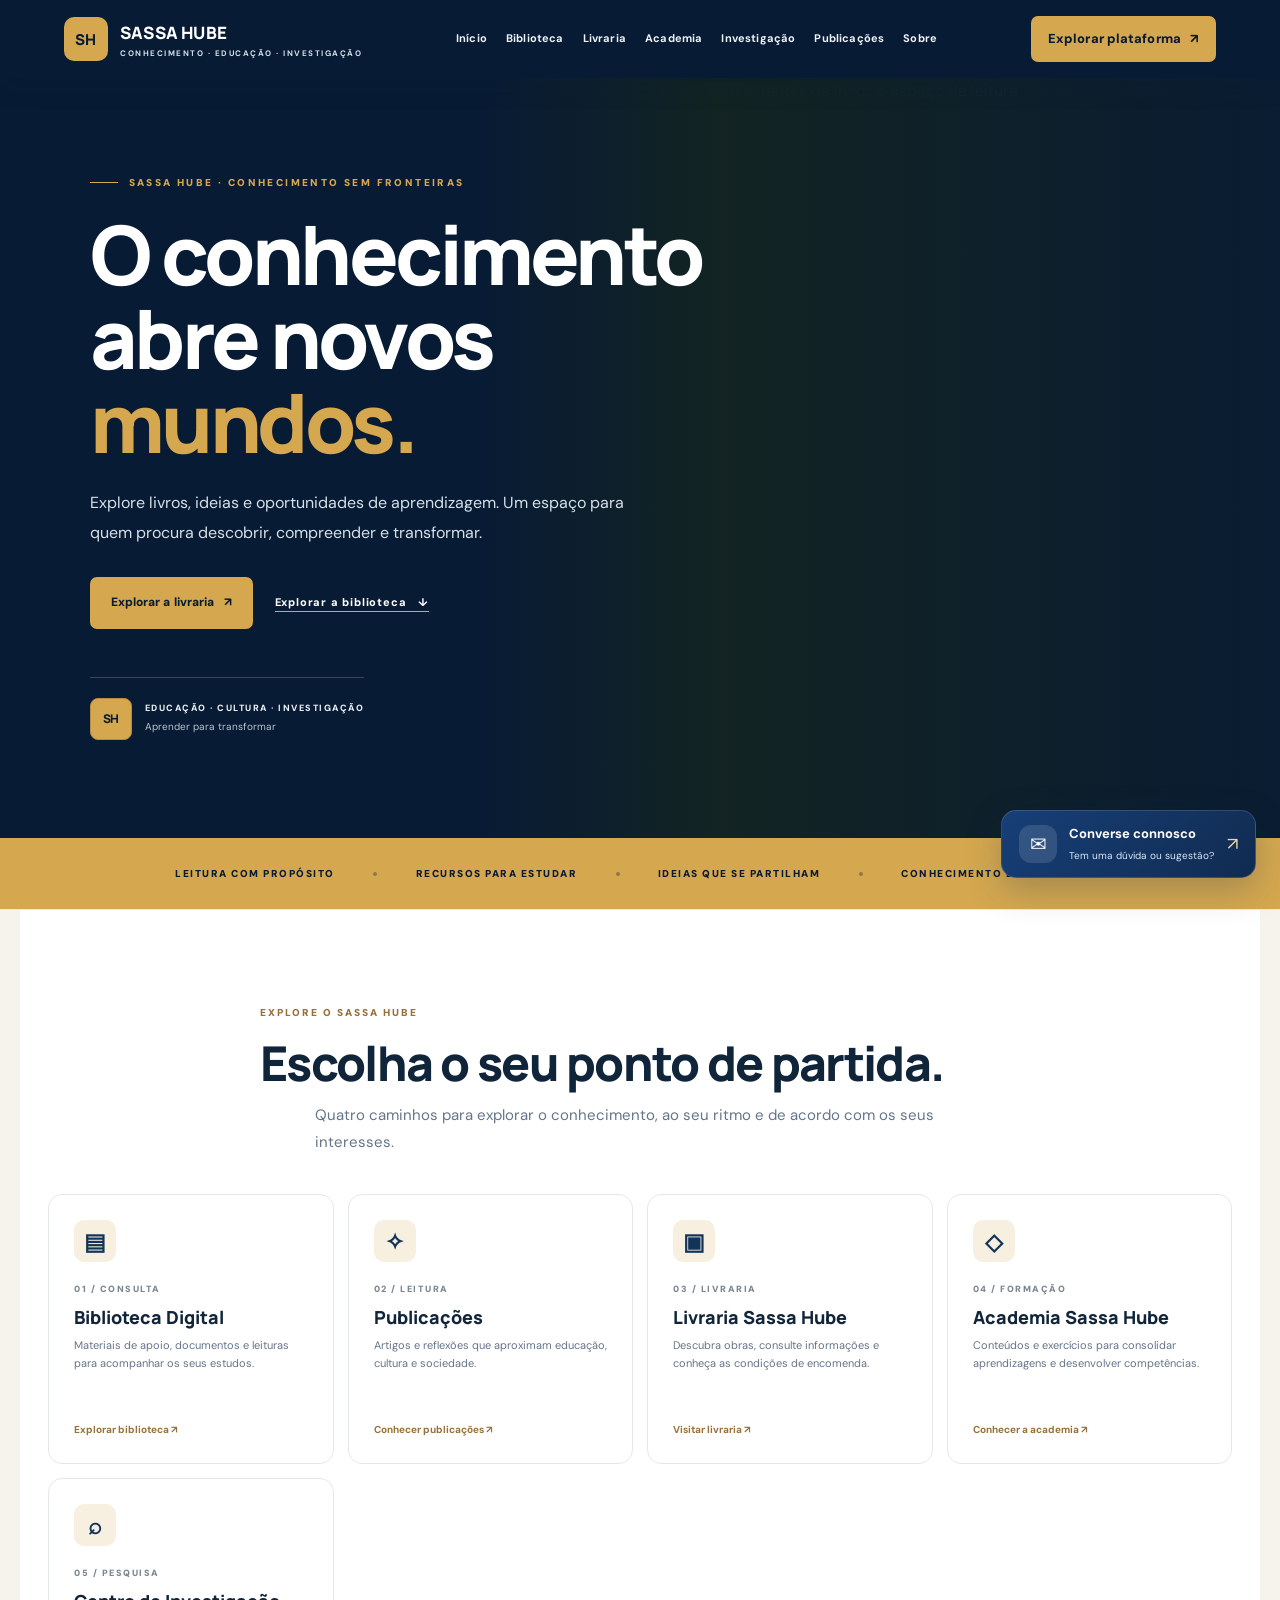
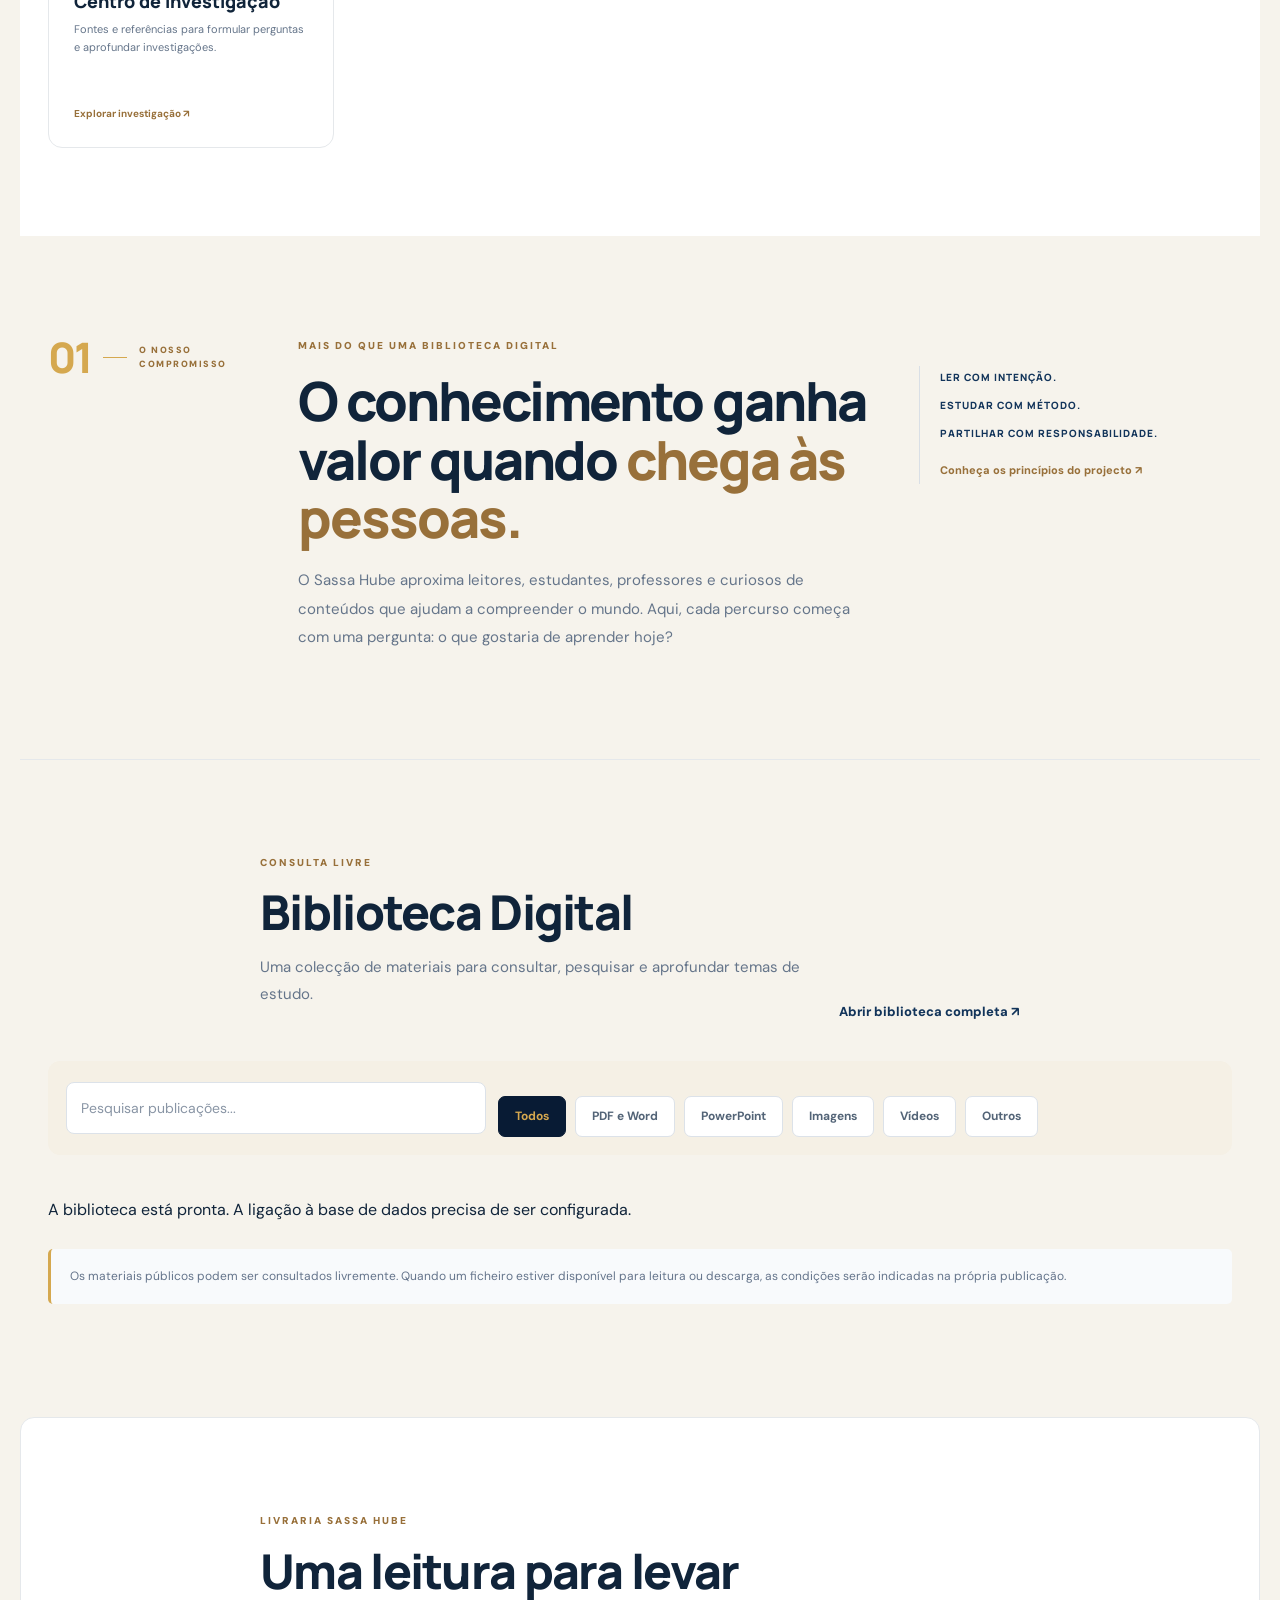
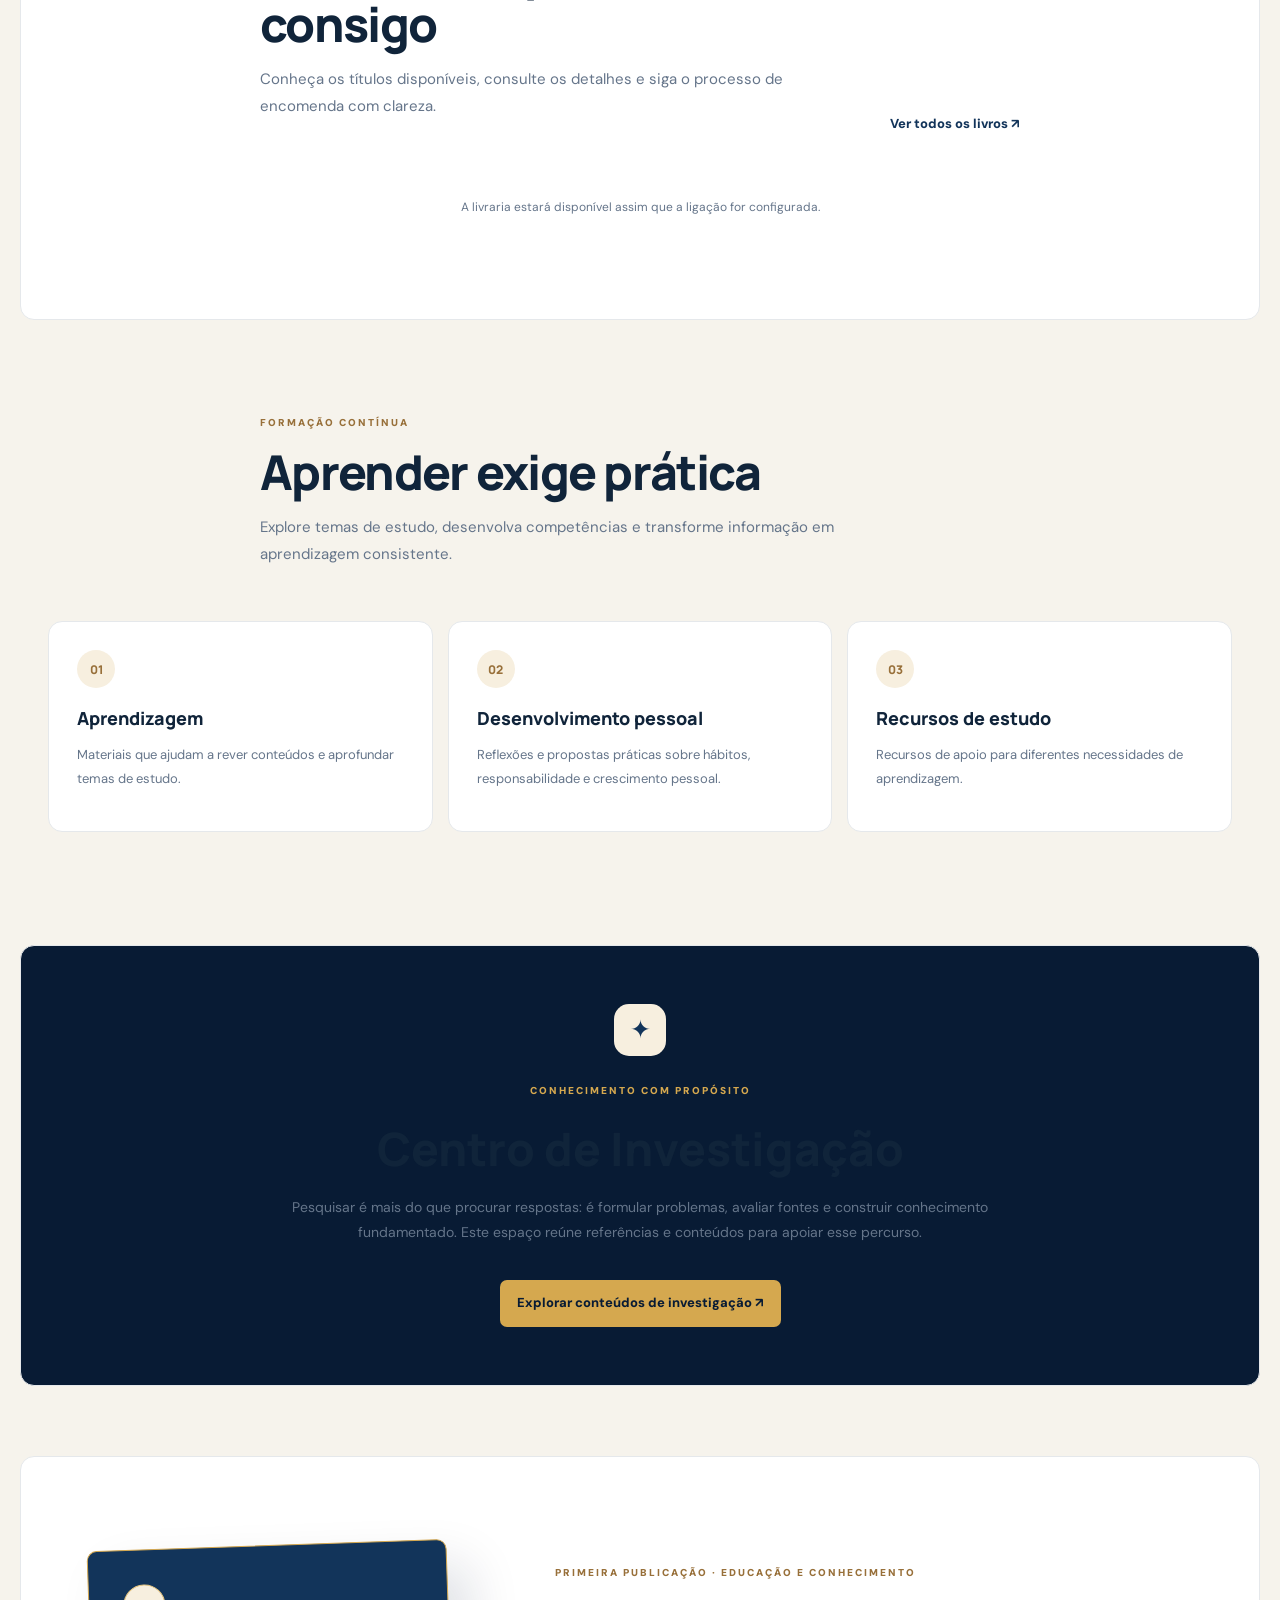
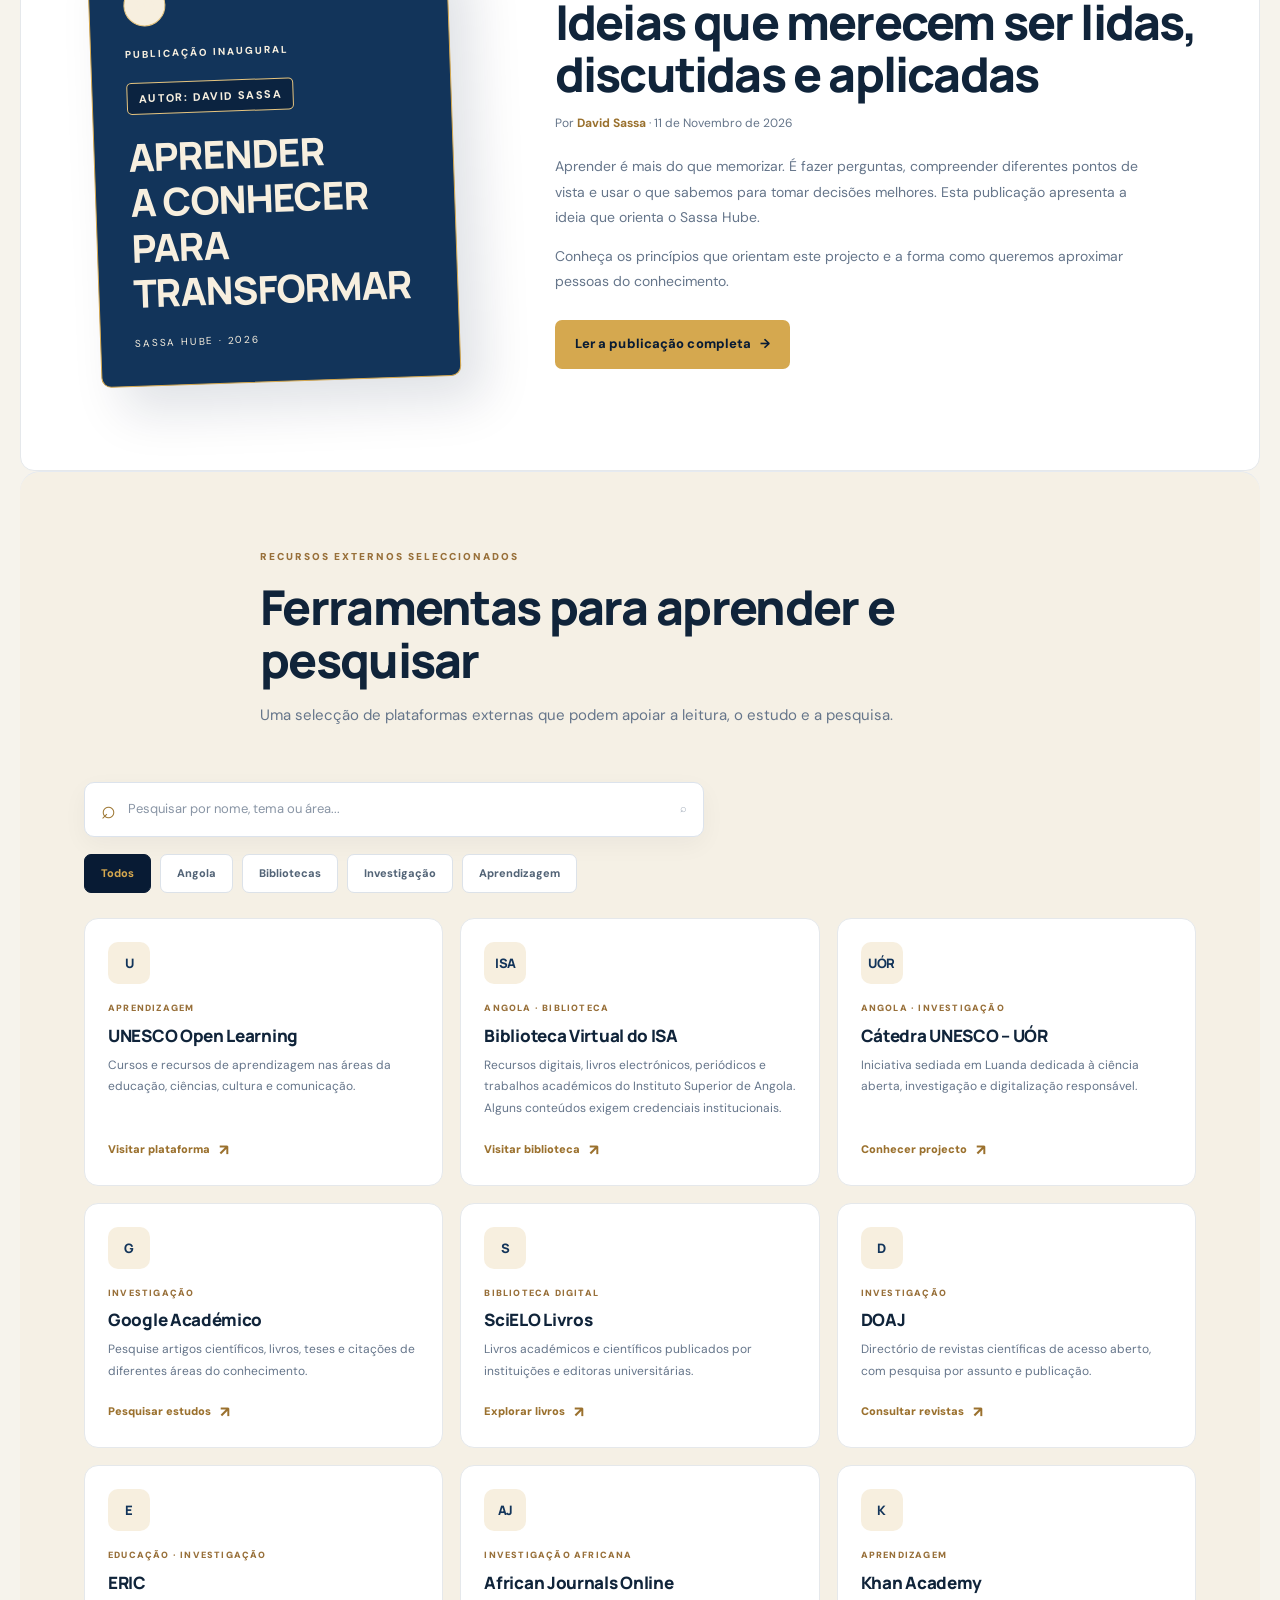
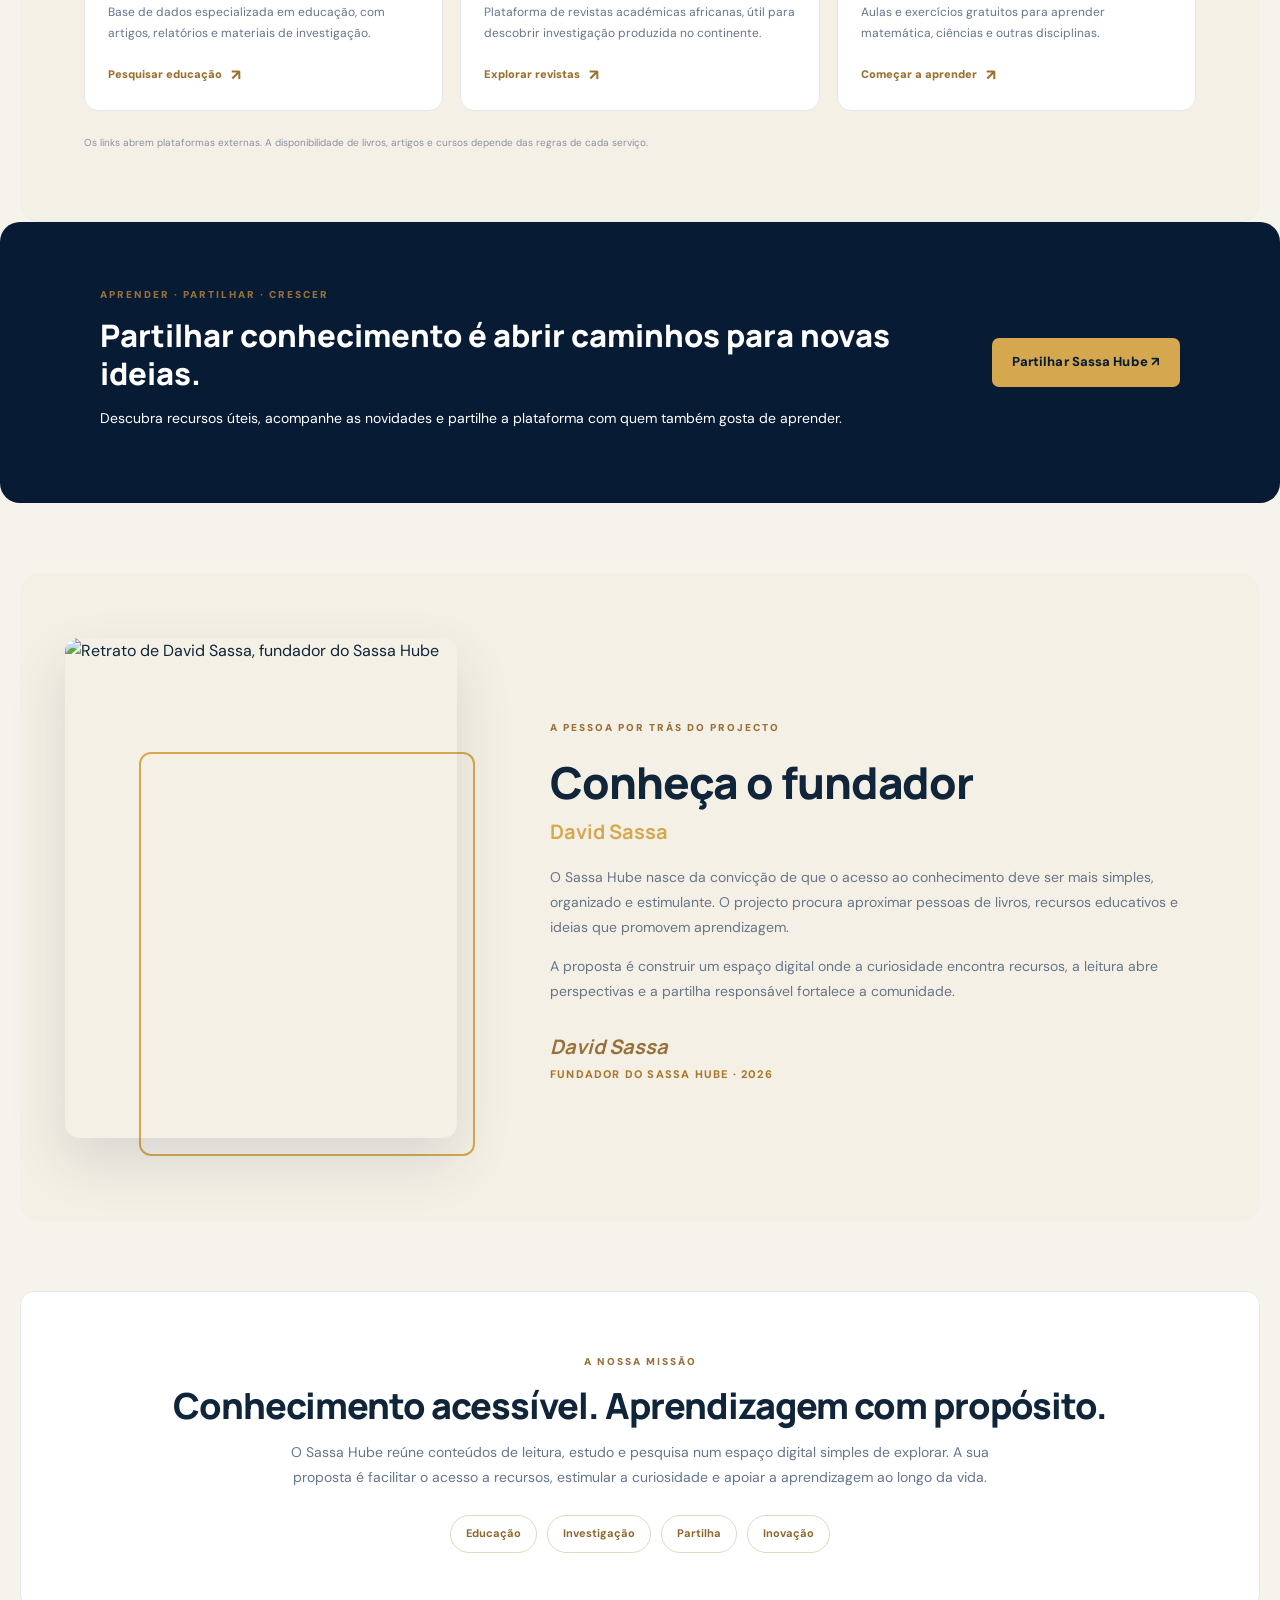
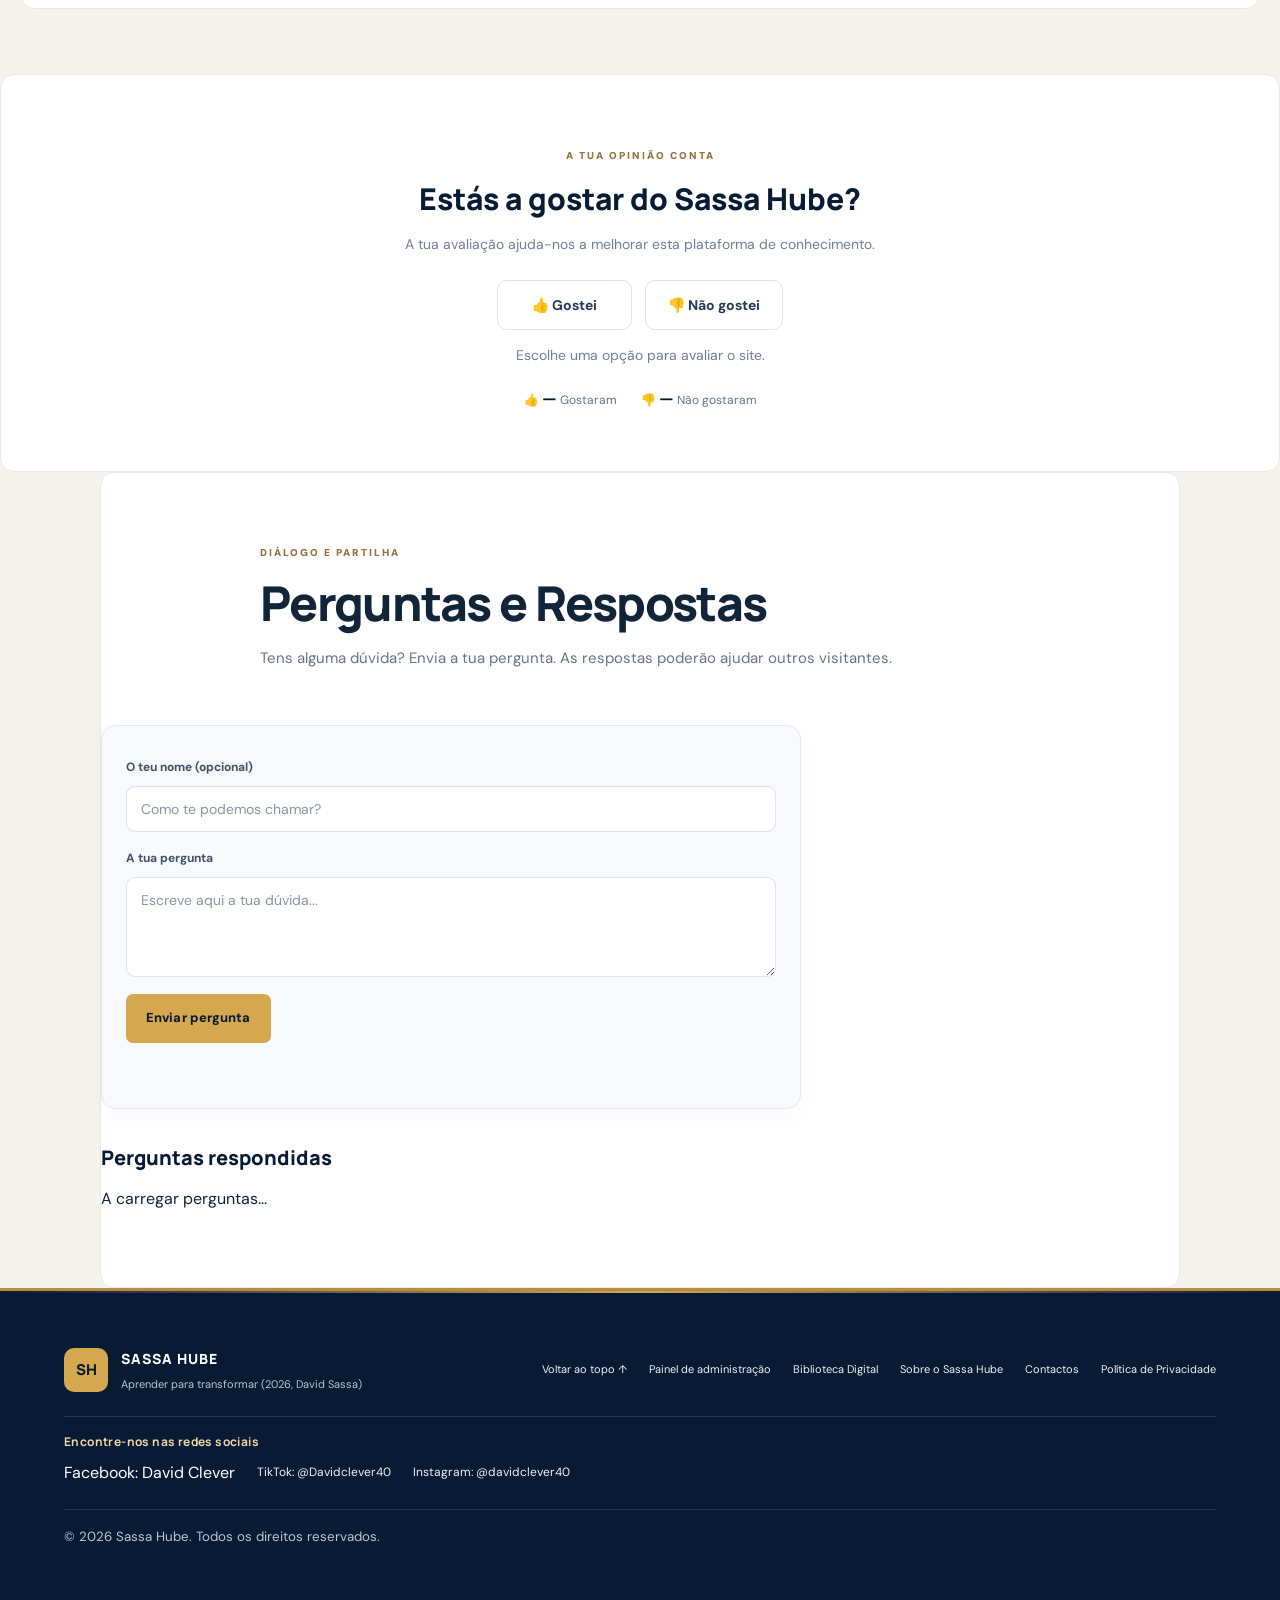
==== commit 0c794769: "Activar contagem privada de visualizações" ====
--- a/index.html
+++ b/index.html
@@ -168,6 +168,7 @@
 <footer class="site-footer"><div class="footer-brand"><span class="brand-mark">SH</span><div><strong>SASSA HUBE</strong><p>Aprender para transformar (2026, David Sassa)</p></div></div><div class="footer-links"><a href="#inicio">Voltar ao topo ↑</a><a href="admin.html">Painel de administração</a><a href="biblioteca.html">Biblioteca Digital</a><a href="sobre.html">Sobre o Sassa Hube</a><a href="contactos.html">Contactos</a><a href="politica-privacidade.html">Política de Privacidade</a></div><div class="footer-social" aria-label="Redes sociais"><strong>Encontre-nos nas redes sociais</strong><span>Facebook: David Clever</span><a href="https://www.tiktok.com/@Davidclever40" target="_blank" rel="noopener">TikTok: @Davidclever40</a><a href="https://www.instagram.com/davidclever40/" target="_blank" rel="noopener">Instagram: @davidclever40</a></div><small>© <span id="year">2026</span> Sassa Hube. Todos os direitos reservados.</small></footer>
 <script src="https://cdn.jsdelivr.net/npm/@supabase/supabase-js@2"></script>
 <script src="config.js"></script>
+<script src="analytics.js"></script>
 <script src="destaques-livraria.js"></script>
 <script src="app.js"></script>
 <script src="avaliacao.js"></script>
--- a/style.css
+++ b/style.css
@@ -3580,118 +3580,118 @@
 
 /* =========================================================
    SASSA HUBE — SISTEMA VISUAL 2026 / EDITORIAL CONTEMPORÂNEO
-   Nova direcção: grafite, marfim e verde-lima.
+   Nova direcção: azul profundo, marfim e dourado.
    Aplicação transversal às páginas públicas da plataforma.
 ========================================================= */
 :root{
- --navy:#14251f;--navy2:#203b30;--navy3:#2c5140;--gold:#c7ef75;
- --gold-light:#eff8dc;--ink:#17231e;--muted:#68766f;--line:#e2e8e2;
- --bg:#f4f6f1;--white:#fff;--shadow:0 18px 50px rgba(20,37,31,.09);--radius:18px;
- --sh-lime:#c7ef75;--sh-forest:#14251f;--sh-paper:#f4f6f1;
+ --navy:#081b34;--navy2:#12345a;--navy3:#1c4775;--gold:#d5a84f;
+ --gold-light:#f7efdf;--ink:#10243a;--muted:#65758a;--line:#e5e8eb;
+ --bg:#f6f3ec;--white:#fff;--shadow:0 18px 50px rgba(20,37,31,.09);--radius:18px;
+ --sh-lime:#d5a84f;--sh-forest:#081b34;--sh-paper:#f6f3ec;
 }
 html{scroll-padding-top:100px}
-body{background:#f4f6f1!important;color:#17231e!important;font-family:"DM Sans",Arial,sans-serif!important}
-.topbar{min-height:78px!important;padding:12px max(calc((100% - 1240px)/2),5%)!important;background:#14251f!important;border:0!important;box-shadow:0 8px 28px #14251f18!important}
+body{background:#f6f3ec!important;color:#10243a!important;font-family:"DM Sans",Arial,sans-serif!important}
+.topbar{min-height:78px!important;padding:12px max(calc((100% - 1240px)/2),5%)!important;background:#081b34!important;border:0!important;box-shadow:0 8px 28px #081b3418!important}
 .brand{font-family:Manrope,sans-serif!important;letter-spacing:.2px!important}
-.brand-mark{background:#c7ef75!important;color:#14251f!important;border-radius:10px!important;box-shadow:none!important}
-.brand small{color:#c4d1c8!important;letter-spacing:1.5px!important}
+.brand-mark{background:#d5a84f!important;color:#081b34!important;border-radius:10px!important;box-shadow:none!important}
+.brand small{color:#d7e0e8!important;letter-spacing:1.5px!important}
 .topbar nav{gap:clamp(10px,1.5vw,22px)!important}
-.topbar nav a{color:#e8eee9!important;font-size:11px!important;letter-spacing:.15px}
-.topbar nav a:hover{color:#c7ef75!important}
-.topbar nav a::after{background:#c7ef75!important}
-.nav-cta,.btn-primary{background:#c7ef75!important;color:#14251f!important;box-shadow:none!important}
-.nav-cta:hover,.btn-primary:hover{background:#d8f69b!important}
+.topbar nav a{color:#edf2f6!important;font-size:11px!important;letter-spacing:.15px}
+.topbar nav a:hover{color:#d5a84f!important}
+.topbar nav a::after{background:#d5a84f!important}
+.nav-cta,.btn-primary{background:#d5a84f!important;color:#081b34!important;box-shadow:none!important}
+.nav-cta:hover,.btn-primary:hover{background:#e4c78e!important}
 .btn{border-radius:7px!important;font-weight:800!important;letter-spacing:.1px}
 .btn-outline{border-color:#ffffff55!important;color:#fff!important}
 .mobile-menu-toggle{border:1px solid #ffffff45!important;border-radius:8px!important;color:#fff!important;background:transparent!important}
-.hero-masterclass{min-height:620px!important;padding:88px max(calc((100% - 1240px)/2),7%)!important;display:flex!important;align-items:center!important;background:#14251f!important;isolation:isolate}
+.hero-masterclass{min-height:620px!important;padding:88px max(calc((100% - 1240px)/2),7%)!important;display:flex!important;align-items:center!important;background:#081b34!important;isolation:isolate}
 .hero-masterclass-image{position:absolute!important;inset:0 0 0 auto!important;width:56%!important;height:100%!important;object-fit:cover!important;object-position:center!important;opacity:.82!important;z-index:-2!important;clip-path:polygon(13% 0,100% 0,100% 100%,0 100%)!important}
-.hero-masterclass-shade{position:absolute!important;inset:0!important;background:linear-gradient(90deg,#14251f 0%,#14251f 38%,rgba(20,37,31,.84) 56%,rgba(20,37,31,.12) 100%)!important;z-index:-1!important}
+.hero-masterclass-shade{position:absolute!important;inset:0!important;background:linear-gradient(90deg,#081b34 0%,#081b34 38%,rgba(20,37,31,.84) 56%,rgba(20,37,31,.12) 100%)!important;z-index:-1!important}
 .hero-masterclass-content{max-width:660px!important;padding:20px 0!important}
-.hero-masterclass-kicker{color:#c7ef75!important;font-size:10px!important;letter-spacing:2.4px!important;font-weight:900!important}
-.hero-masterclass-kicker span{background:#c7ef75!important}
+.hero-masterclass-kicker{color:#d5a84f!important;font-size:10px!important;letter-spacing:2.4px!important;font-weight:900!important}
+.hero-masterclass-kicker span{background:#d5a84f!important}
 .hero-masterclass h1{color:#fff!important;font:800 clamp(46px,6.5vw,82px)/1.02 Manrope,sans-serif!important;letter-spacing:-3.5px!important;margin:24px 0!important}
-.hero-masterclass h1 em{color:#c7ef75!important;font-style:normal!important}
-.hero-masterclass-content>p{max-width:560px!important;color:#d0dbd2!important;font-size:16px!important;line-height:1.85!important}
-.hero-masterclass-primary{background:#c7ef75!important;color:#14251f!important;border-radius:7px!important;padding:15px 20px!important}
-.hero-masterclass-secondary{color:#fff!important;border-bottom:1px solid #c7ef75!important}
+.hero-masterclass h1 em{color:#d5a84f!important;font-style:normal!important}
+.hero-masterclass-content>p{max-width:560px!important;color:#d6e0e8!important;font-size:16px!important;line-height:1.85!important}
+.hero-masterclass-primary{background:#d5a84f!important;color:#081b34!important;border-radius:7px!important;padding:15px 20px!important}
+.hero-masterclass-secondary{color:#fff!important;border-bottom:1px solid #d5a84f!important}
 .hero-masterclass-signature{border-top:1px solid #ffffff30!important;padding-top:20px!important}
-.hero-masterclass-monogram{background:#c7ef75!important;color:#14251f!important;border-radius:8px!important}
-.hero-masterclass-signature strong{color:#e7eee8!important}
-.hero-masterclass-signature small{color:#aabbb0!important}
-.hero-masterclass-side{color:#c7ef75!important;letter-spacing:2px!important}
-.hero-masterclass-scroll{color:#d7e0d8!important}
-.trust-strip{background:#c7ef75!important;color:#14251f!important;padding:18px 5%!important;font-size:10px!important;font-weight:900!important;letter-spacing:1.5px!important}
-.trust-strip i{background:#14251f55!important}
+.hero-masterclass-monogram{background:#d5a84f!important;color:#081b34!important;border-radius:8px!important}
+.hero-masterclass-signature strong{color:#edf2f6!important}
+.hero-masterclass-signature small{color:#b7c5d2!important}
+.hero-masterclass-side{color:#d5a84f!important;letter-spacing:2px!important}
+.hero-masterclass-scroll{color:#d7e0e8!important}
+.trust-strip{background:#d5a84f!important;color:#081b34!important;padding:18px 5%!important;font-size:10px!important;font-weight:900!important;letter-spacing:1.5px!important}
+.trust-strip i{background:#081b3455!important}
 .section{max-width:1240px!important;padding:88px 28px!important}
 .quick-access-heading,.section-head{text-align:left!important;max-width:760px!important;margin:0 auto 38px!important}
-.eyebrow{color:#52734c!important;font-size:10px!important;letter-spacing:2px!important}
-.quick-access-heading h2,.section-head h1,.section-head h2{font:800 clamp(30px,4.5vw,48px)/1.12 Manrope,sans-serif!important;color:#17231e!important;letter-spacing:-1.7px!important}
-.quick-access-heading p,.section-head p{color:#68766f!important;line-height:1.8!important;font-size:15px!important}
+.eyebrow{color:#98703a!important;font-size:10px!important;letter-spacing:2px!important}
+.quick-access-heading h2,.section-head h1,.section-head h2{font:800 clamp(30px,4.5vw,48px)/1.12 Manrope,sans-serif!important;color:#10243a!important;letter-spacing:-1.7px!important}
+.quick-access-heading p,.section-head p{color:#65758a!important;line-height:1.8!important;font-size:15px!important}
 .quick-access-grid{display:grid!important;grid-template-columns:repeat(4,minmax(0,1fr))!important;gap:14px!important}
-.quick-access-card{background:#fff!important;border:1px solid #e2e8e2!important;border-radius:14px!important;padding:25px!important;min-height:270px!important;box-shadow:none!important;transition:transform .22s,border-color .22s,box-shadow .22s!important}
-.quick-access-card:hover{transform:translateY(-5px)!important;border-color:#a6c66a!important;box-shadow:0 20px 45px #14251f10!important}
-.quick-access-icon{background:#eff8dc!important;color:#29452e!important;border-radius:10px!important}
-.quick-access-number{color:#819087!important;letter-spacing:1.5px!important}
-.quick-access-card strong{color:#17231e!important;font:800 18px Manrope,sans-serif!important}
-.quick-access-card small{color:#68766f!important;line-height:1.7!important}
-.quick-access-card b{color:#365a3d!important}
+.quick-access-card{background:#fff!important;border:1px solid #e5e8eb!important;border-radius:14px!important;padding:25px!important;min-height:270px!important;box-shadow:none!important;transition:transform .22s,border-color .22s,box-shadow .22s!important}
+.quick-access-card:hover{transform:translateY(-5px)!important;border-color:#d5a84f!important;box-shadow:0 20px 45px #081b3410!important}
+.quick-access-icon{background:#f7efdf!important;color:#12345a!important;border-radius:10px!important}
+.quick-access-number{color:#7b8792!important;letter-spacing:1.5px!important}
+.quick-access-card strong{color:#10243a!important;font:800 18px Manrope,sans-serif!important}
+.quick-access-card small{color:#65758a!important;line-height:1.7!important}
+.quick-access-card b{color:#98703a!important}
 .related-sites-section,.first-publication,.feature-band,.research-panel,.featured-store,.founder-section,.about-platform,.visitor-questions{border-radius:20px!important}
-.related-sites-section{background:#eaf0e8!important;padding:70px 5%!important}
-.related-site-card,.first-publication,.feature-cards article,.research-panel,.featured-store,.about-platform,.visitor-questions,.visitor-rating{background:#fff!important;border:1px solid #e2e8e2!important;border-radius:14px!important;box-shadow:none!important}
-.related-site-card h3,.first-publication h2,.feature-cards h3,.research-panel h2,.featured-store h2,.founder-copy h2,.about-platform h2{color:#17231e!important;font-family:Manrope,sans-serif!important}
-.related-site-card p,.first-publication p,.feature-cards p,.research-panel p,.featured-store p,.founder-copy p,.about-platform p{color:#68766f!important;line-height:1.8!important}
-.related-site-icon,.cover-mark,.research-symbol{background:#eff8dc!important;color:#29452e!important}
-.related-site-tag,.publication-byline{color:#52734c!important}
-.related-filter,.filter{background:#fff!important;border:1px solid #dce5da!important;color:#425349!important;border-radius:7px!important}
-.related-filter.active,.filter.active{background:#14251f!important;color:#c7ef75!important;border-color:#14251f!important}
-.first-publication-cover{background:#203b30!important;border-radius:10px!important}
-.first-publication-cover *{color:#eff8dc!important}
-.feature-band{background:#14251f!important;color:#fff!important}
+.related-sites-section{background:#f5f0e5!important;padding:70px 5%!important}
+.related-site-card,.first-publication,.feature-cards article,.research-panel,.featured-store,.about-platform,.visitor-questions,.visitor-rating{background:#fff!important;border:1px solid #e5e8eb!important;border-radius:14px!important;box-shadow:none!important}
+.related-site-card h3,.first-publication h2,.feature-cards h3,.research-panel h2,.featured-store h2,.founder-copy h2,.about-platform h2{color:#10243a!important;font-family:Manrope,sans-serif!important}
+.related-site-card p,.first-publication p,.feature-cards p,.research-panel p,.featured-store p,.founder-copy p,.about-platform p{color:#65758a!important;line-height:1.8!important}
+.related-site-icon,.cover-mark,.research-symbol{background:#f7efdf!important;color:#12345a!important}
+.related-site-tag,.publication-byline{color:#98703a!important}
+.related-filter,.filter{background:#fff!important;border:1px solid #dce2e9!important;color:#536477!important;border-radius:7px!important}
+.related-filter.active,.filter.active{background:#081b34!important;color:#d5a84f!important;border-color:#081b34!important}
+.first-publication-cover{background:#12345a!important;border-radius:10px!important}
+.first-publication-cover *{color:#f7efdf!important}
+.feature-band{background:#081b34!important;color:#fff!important}
 .feature-band h2,.feature-band h3,.feature-band p{color:#fff!important}
-.feature-band .btn-gold{background:#c7ef75!important;color:#14251f!important}
-.founder-section{background:#eaf0e8!important;padding:55px!important}
+.feature-band .btn-gold{background:#d5a84f!important;color:#081b34!important}
+.founder-section{background:#f5f0e5!important;padding:55px!important}
 .founder-photo{border-radius:14px!important}
 .founder-copy h2{font-size:clamp(30px,4vw,44px)!important}
-.founder-signature{color:#52734c!important}
+.founder-signature{color:#98703a!important}
 .library-toolbar,.bookstore-filters,.store-catalog-heading{margin:25px 0!important}
-.library-hero{background:#14251f!important;color:#fff!important;text-align:left!important;padding:68px max(calc((100% - 1180px)/2),6%)!important}
+.library-hero{background:#081b34!important;color:#fff!important;text-align:left!important;padding:68px max(calc((100% - 1180px)/2),6%)!important}
 .library-hero h1{font:800 clamp(36px,5vw,58px)/1.1 Manrope,sans-serif!important;letter-spacing:-2px!important}
-.library-hero p{color:#d0dbd2!important;max-width:680px!important;line-height:1.8!important}
+.library-hero p{color:#d6e0e8!important;max-width:680px!important;line-height:1.8!important}
 .library-wrap{max-width:1180px!important;margin:0 auto!important;padding:60px 24px!important}
-.library-wrap>h2,.store-catalog-heading h2{font:800 30px Manrope,sans-serif!important;color:#17231e!important}
-.library-wrap>p{color:#68766f!important;line-height:1.7!important}
-.library-tools input,.library-tools select,.search input,.library-toolbar input,.bookstore-page input,.bookstore-page textarea,.bookstore-page select{border:1px solid #dce5da!important;border-radius:8px!important;background:#fff!important;padding:14px!important;color:#17231e!important}
-.library-item,.book-card,.store-item,.item{border:1px solid #e2e8e2!important;border-radius:13px!important;box-shadow:none!important;background:#fff!important}
-.library-item h3,.book-card h3,.store-item h3{color:#17231e!important;font-family:Manrope,sans-serif!important}
-.library-item p,.book-card p,.store-item p{color:#68766f!important;line-height:1.7!important}
-.open-file{background:#14251f!important;color:#c7ef75!important}
-.share-file{background:#eff8dc!important;color:#29452e!important}
+.library-wrap>h2,.store-catalog-heading h2{font:800 30px Manrope,sans-serif!important;color:#10243a!important}
+.library-wrap>p{color:#65758a!important;line-height:1.7!important}
+.library-tools input,.library-tools select,.search input,.library-toolbar input,.bookstore-page input,.bookstore-page textarea,.bookstore-page select{border:1px solid #dce2e9!important;border-radius:8px!important;background:#fff!important;padding:14px!important;color:#10243a!important}
+.library-item,.book-card,.store-item,.item{border:1px solid #e5e8eb!important;border-radius:13px!important;box-shadow:none!important;background:#fff!important}
+.library-item h3,.book-card h3,.store-item h3{color:#10243a!important;font-family:Manrope,sans-serif!important}
+.library-item p,.book-card p,.store-item p{color:#65758a!important;line-height:1.7!important}
+.open-file{background:#081b34!important;color:#d5a84f!important}
+.share-file{background:#f7efdf!important;color:#12345a!important}
 .bookstore-page{max-width:1180px!important;margin:auto!important;padding-top:65px!important}
 .bookstore-page .section-head{margin-bottom:35px!important}
-.store-intro{background:#eaf0e8!important;border:1px solid #dfe8dc!important;border-radius:16px!important;padding:32px!important}
-.store-intro h2{font:800 28px Manrope,sans-serif!important;color:#17231e!important}
-.store-intro p,.store-steps small{color:#68766f!important;line-height:1.7!important}
-.store-steps article{border-left:2px solid #9ebd63!important}
-.store-steps article>span{color:#52734c!important}
-.store-order{background:#fff!important;border:1px solid #e2e8e2!important;border-radius:14px!important;padding:26px!important}
-.store-order h2{font-family:Manrope,sans-serif!important;color:#17231e!important}
-.store-order label{color:#34463a!important}
-.store-order input,.store-order textarea{border:1px solid #dce5da!important;border-radius:8px!important}
-.info-page,.contact-page{max-width:1180px!important;padding:65px 24px 85px!important;color:#17231e!important}
-.info-hero,.contact-hero{background:#14251f!important;border-radius:16px!important;padding:52px!important;color:#fff!important}
-.info-hero .eyebrow,.contact-hero .eyebrow{color:#c7ef75!important}
+.store-intro{background:#f5f0e5!important;border:1px solid #e5e8eb!important;border-radius:16px!important;padding:32px!important}
+.store-intro h2{font:800 28px Manrope,sans-serif!important;color:#10243a!important}
+.store-intro p,.store-steps small{color:#65758a!important;line-height:1.7!important}
+.store-steps article{border-left:2px solid #d5a84f!important}
+.store-steps article>span{color:#98703a!important}
+.store-order{background:#fff!important;border:1px solid #e5e8eb!important;border-radius:14px!important;padding:26px!important}
+.store-order h2{font-family:Manrope,sans-serif!important;color:#10243a!important}
+.store-order label{color:#12345a!important}
+.store-order input,.store-order textarea{border:1px solid #dce2e9!important;border-radius:8px!important}
+.info-page,.contact-page{max-width:1180px!important;padding:65px 24px 85px!important;color:#10243a!important}
+.info-hero,.contact-hero{background:#081b34!important;border-radius:16px!important;padding:52px!important;color:#fff!important}
+.info-hero .eyebrow,.contact-hero .eyebrow{color:#d5a84f!important}
 .info-hero h1,.contact-hero h1{color:#fff!important;font:800 clamp(38px,5vw,62px)/1.05 Manrope,sans-serif!important;letter-spacing:-2px!important}
-.info-hero p,.contact-hero p{color:#d0dbd2!important;line-height:1.8!important}
-.info-card,.contact-card{background:#fff!important;border:1px solid #e2e8e2!important;border-radius:13px!important;box-shadow:none!important}
-.info-card h2,.contact-card h2{color:#17231e!important;font-family:Manrope,sans-serif!important}
-.info-card p,.info-card li,.contact-card p{color:#68766f!important;line-height:1.8!important}
-.info-page h2.section-title{color:#17231e!important;font-family:Manrope,sans-serif!important}
-.site-footer{background:#14251f!important;color:#fff!important;padding:55px max(calc((100% - 1180px)/2),5%)!important}
-.site-footer p,.site-footer small{color:#b8c7bc!important}
-.footer-links a,.footer-social a{color:#e4eee5!important}
-.footer-links a:hover,.footer-social a:hover{color:#c7ef75!important}
-button:focus-visible,a:focus-visible,input:focus-visible,textarea:focus-visible,select:focus-visible{outline:3px solid #9dc65a!important;outline-offset:3px!important}
+.info-hero p,.contact-hero p{color:#d6e0e8!important;line-height:1.8!important}
+.info-card,.contact-card{background:#fff!important;border:1px solid #e5e8eb!important;border-radius:13px!important;box-shadow:none!important}
+.info-card h2,.contact-card h2{color:#10243a!important;font-family:Manrope,sans-serif!important}
+.info-card p,.info-card li,.contact-card p{color:#65758a!important;line-height:1.8!important}
+.info-page h2.section-title{color:#10243a!important;font-family:Manrope,sans-serif!important}
+.site-footer{background:#081b34!important;color:#fff!important;padding:55px max(calc((100% - 1180px)/2),5%)!important}
+.site-footer p,.site-footer small{color:#b8c5d2!important}
+.footer-links a,.footer-social a{color:#edf2f6!important}
+.footer-links a:hover,.footer-social a:hover{color:#d5a84f!important}
+button:focus-visible,a:focus-visible,input:focus-visible,textarea:focus-visible,select:focus-visible{outline:3px solid #d5a84f!important;outline-offset:3px!important}
 @media(max-width:980px){
  .topbar{flex-wrap:wrap!important;gap:12px!important}
  .topbar nav{order:3!important;width:100%!important;justify-content:center!important}
@@ -3700,13 +3700,13 @@
 }
 @media(max-width:650px){
  .topbar{padding:12px 18px!important}
- .topbar nav{display:none!important;flex-direction:column!important;align-items:stretch!important;background:#203b30!important;padding:15px!important;border-radius:10px!important}
+ .topbar nav{display:none!important;flex-direction:column!important;align-items:stretch!important;background:#12345a!important;padding:15px!important;border-radius:10px!important}
  .topbar nav.is-open{display:flex!important}
  .topbar nav a{padding:8px!important}
  .nav-cta{margin-left:auto!important}
  .hero-masterclass{min-height:680px!important;padding:55px 22px!important;align-items:flex-start!important}
  .hero-masterclass-image{width:100%!important;clip-path:none!important;opacity:.35!important}
- .hero-masterclass-shade{background:linear-gradient(90deg,#14251f 0%,rgba(20,37,31,.92) 65%,rgba(20,37,31,.72) 100%)!important}
+ .hero-masterclass-shade{background:linear-gradient(90deg,#081b34 0%,rgba(20,37,31,.92) 65%,rgba(20,37,31,.72) 100%)!important}
  .hero-masterclass h1{font-size:clamp(43px,12vw,62px)!important;letter-spacing:-2.4px!important}
  .hero-masterclass-content>p{font-size:14px!important}
  .section{padding:60px 18px!important}
@@ -3725,49 +3725,49 @@
 
 
 /* SASSA HUBE — REESTRUTURAÇÃO EDITORIAL E HIERARQUIA DE CONTEÚDO */
-.editorial-manifesto{max-width:1240px;margin:0 auto;padding:92px 28px;display:grid;grid-template-columns:.55fr 1.5fr .8fr;gap:35px;align-items:start;border-bottom:1px solid #dfe7dc}
-.manifesto-index{display:flex;align-items:center;gap:12px;color:#69836a;font-size:9px;font-weight:900;letter-spacing:1.5px}
-.manifesto-index>span:first-child{font:800 42px Manrope;color:#a8c96c;letter-spacing:-2px}
-.manifesto-index i{width:28px;height:1px;background:#a8c96c}
-.manifesto-copy .eyebrow{color:#64834c;font-size:10px;font-weight:900;letter-spacing:2px}
-.manifesto-copy h2{font:800 clamp(32px,4.3vw,54px)/1.08 Manrope;color:#17231e;letter-spacing:-2px;margin:17px 0 20px}
-.manifesto-copy h2 em{font-style:normal;color:#638347}
-.manifesto-copy>p:last-child{max-width:690px;color:#68766f;font-size:15px;line-height:1.9}
-.manifesto-aside{margin-top:38px;border-left:1px solid #cbd9c5;padding:4px 0 4px 20px;display:grid;gap:14px}
-.manifesto-aside strong{font:800 10px Manrope;letter-spacing:1px;color:#304c37}
-.manifesto-aside a{font-size:11px;color:#547542;font-weight:800;text-decoration:none;margin-top:8px}
+.editorial-manifesto{max-width:1240px;margin:0 auto;padding:92px 28px;display:grid;grid-template-columns:.55fr 1.5fr .8fr;gap:35px;align-items:start;border-bottom:1px solid #e5e8eb}
+.manifesto-index{display:flex;align-items:center;gap:12px;color:#98703a;font-size:9px;font-weight:900;letter-spacing:1.5px}
+.manifesto-index>span:first-child{font:800 42px Manrope;color:#d5a84f;letter-spacing:-2px}
+.manifesto-index i{width:28px;height:1px;background:#d5a84f}
+.manifesto-copy .eyebrow{color:#98703a;font-size:10px;font-weight:900;letter-spacing:2px}
+.manifesto-copy h2{font:800 clamp(32px,4.3vw,54px)/1.08 Manrope;color:#10243a;letter-spacing:-2px;margin:17px 0 20px}
+.manifesto-copy h2 em{font-style:normal;color:#98703a}
+.manifesto-copy>p:last-child{max-width:690px;color:#65758a;font-size:15px;line-height:1.9}
+.manifesto-aside{margin-top:38px;border-left:1px solid #d9dfe6;padding:4px 0 4px 20px;display:grid;gap:14px}
+.manifesto-aside strong{font:800 10px Manrope;letter-spacing:1px;color:#12345a}
+.manifesto-aside a{font-size:11px;color:#98703a;font-weight:800;text-decoration:none;margin-top:8px}
 #biblioteca,#livraria-destaques,#academia,#investigacao,#publicacao-destaque,#sites-relacionados{scroll-margin-top:95px}
 #biblioteca .section-head,#livraria-destaques .section-head,#academia .section-head{display:flex;align-items:end;justify-content:space-between;gap:25px}
 #biblioteca .section-head h2,#livraria-destaques .section-head h2,#academia .section-head h2{max-width:650px}
-#biblioteca .library-toolbar{display:flex;flex-wrap:wrap;align-items:center;gap:12px;padding:18px;background:#eaf0e8;border-radius:12px}
+#biblioteca .library-toolbar{display:flex;flex-wrap:wrap;align-items:center;gap:12px;padding:18px;background:#f5f0e5;border-radius:12px}
 #biblioteca .library-toolbar .search{flex:1;min-width:220px}
 #biblioteca .items,#livraria-destaques .items{display:grid;grid-template-columns:repeat(3,minmax(0,1fr));gap:14px}
 #biblioteca .library-item,#livraria-destaques .library-item{min-width:0}
-#livraria-destaques{background:#eaf0e8;max-width:none;padding-left:max(calc((100% - 1240px)/2),28px)!important;padding-right:max(calc((100% - 1240px)/2),28px)!important}
+#livraria-destaques{background:#f5f0e5;max-width:none;padding-left:max(calc((100% - 1240px)/2),28px)!important;padding-right:max(calc((100% - 1240px)/2),28px)!important}
 #livraria-destaques .section-head{max-width:1240px;margin-left:auto;margin-right:auto}
 #livraria-destaques .items,#livraria-destaques .status{max-width:1184px;margin-left:auto;margin-right:auto}
 #academia .feature-cards{display:grid;grid-template-columns:repeat(3,1fr);gap:15px}
-#academia .feature-cards article{padding:28px;border:1px solid #e2e8e2;border-radius:13px;background:#fff}
-#academia .feature-cards article>span{display:inline-grid;place-items:center;width:38px;height:38px;border-radius:50%;background:#eff8dc;color:#416238;font:800 12px Manrope}
-#academia .feature-cards h3{font:800 18px Manrope;color:#17231e;margin:18px 0 10px}
-#academia .feature-cards p{font-size:13px;color:#68766f;line-height:1.8}
-#investigacao{max-width:1240px;margin:25px auto 70px;padding:58px 60px!important;border-radius:16px;background:#14251f!important;color:#fff}
-#investigacao .eyebrow{color:#c7ef75!important}
+#academia .feature-cards article{padding:28px;border:1px solid #e5e8eb;border-radius:13px;background:#fff}
+#academia .feature-cards article>span{display:inline-grid;place-items:center;width:38px;height:38px;border-radius:50%;background:#f7efdf;color:#98703a;font:800 12px Manrope}
+#academia .feature-cards h3{font:800 18px Manrope;color:#10243a;margin:18px 0 10px}
+#academia .feature-cards p{font-size:13px;color:#65758a;line-height:1.8}
+#investigacao{max-width:1240px;margin:25px auto 70px;padding:58px 60px!important;border-radius:16px;background:#081b34!important;color:#fff}
+#investigacao .eyebrow{color:#d5a84f!important}
 #investigacao h2{font:800 clamp(32px,4vw,46px) Manrope;color:#fff;margin:15px 0}
-#investigacao p{max-width:760px;color:#d0dbd2;line-height:1.9}
-#investigacao .research-link{display:inline-flex;margin-top:15px;padding:13px 17px;border-radius:7px;background:#c7ef75;color:#14251f;font-weight:800;text-decoration:none}
+#investigacao p{max-width:760px;color:#d6e0e8;line-height:1.9}
+#investigacao .research-link{display:inline-flex;margin-top:15px;padding:13px 17px;border-radius:7px;background:#d5a84f;color:#081b34;font-weight:800;text-decoration:none}
 #publicacao-destaque{display:grid;grid-template-columns:.8fr 1.2fr;gap:55px;align-items:center}
-#publicacao-destaque .first-publication-cover{width:min(100%,360px);min-height:430px;justify-self:center;box-shadow:22px 25px 50px #14251f20;transform:rotate(-2deg)}
-#publicacao-destaque .first-publication-copy h2{font:800 clamp(32px,4vw,48px)/1.08 Manrope;color:#17231e;letter-spacing:-1.8px}
-#publicacao-destaque .first-publication-copy>p:not(.publication-byline){color:#68766f;line-height:1.9;font-size:14px}
-#sites-relacionados{background:#eaf0e8!important}
+#publicacao-destaque .first-publication-cover{width:min(100%,360px);min-height:430px;justify-self:center;box-shadow:22px 25px 50px #081b3420;transform:rotate(-2deg)}
+#publicacao-destaque .first-publication-copy h2{font:800 clamp(32px,4vw,48px)/1.08 Manrope;color:#10243a;letter-spacing:-1.8px}
+#publicacao-destaque .first-publication-copy>p:not(.publication-byline){color:#65758a;line-height:1.9;font-size:14px}
+#sites-relacionados{background:#f5f0e5!important}
 #fundador{max-width:1240px;margin:70px auto;padding:65px 45px!important;border-radius:18px}
-#sobre{max-width:1240px;margin:0 auto 65px;padding:55px!important;border:1px solid #e2e8e2;border-radius:16px;background:#fff}
+#sobre{max-width:1240px;margin:0 auto 65px;padding:55px!important;border:1px solid #e5e8eb;border-radius:16px;background:#fff}
 @media(max-width:850px){.editorial-manifesto{grid-template-columns:1fr;gap:18px;padding:65px 24px}.manifesto-aside{margin-top:5px}.manifesto-index{order:0}#publicacao-destaque{grid-template-columns:1fr;gap:30px}#publicacao-destaque .first-publication-cover{min-height:380px}#biblioteca .items,#livraria-destaques .items{grid-template-columns:repeat(2,minmax(0,1fr))}#investigacao{margin:20px 18px 55px;padding:40px 28px!important}}
 @media(max-width:600px){#biblioteca .section-head,#livraria-destaques .section-head,#academia .section-head{display:block}#biblioteca .items,#livraria-destaques .items,#academia .feature-cards{grid-template-columns:1fr}#livraria-destaques{padding-left:18px!important;padding-right:18px!important}#fundador{margin:35px 18px;padding:28px 20px!important}#sobre{margin:0 18px 40px;padding:30px 22px!important}.manifesto-copy h2{font-size:36px}}
 
 /* PÁGINAS INTERNAS — ESTRUTURA EDITORIAL */
-.library-hero{padding:78px max(calc((100% - 1180px)/2),6%)!important;text-align:left!important;background:radial-gradient(circle at 82% 20%,#315842 0,transparent 30%),#14251f!important}
-.library-hero-inner{max-width:900px}.library-hero .eyebrow{color:#c7ef75!important}.library-hero h1{font:800 clamp(38px,5.5vw,66px)/1.05 Manrope!important;letter-spacing:-2.5px!important;color:#fff!important;margin:18px 0!important}.library-hero h1 em{font-style:normal;color:#c7ef75}.library-hero p{max-width:700px;color:#d0dbd2!important;font-size:15px;line-height:1.85}.library-hero-points{display:flex;gap:25px;flex-wrap:wrap;margin-top:28px;color:#c7ef75;font-size:9px;font-weight:900;letter-spacing:1.7px}.library-heading{max-width:760px;margin:0 0 30px}.library-heading .eyebrow{color:#638347}.library-heading h2{font:800 clamp(27px,3.5vw,40px) Manrope;color:#17231e;letter-spacing:-1.2px;margin:12px 0}.library-heading p{color:#68766f;line-height:1.8;max-width:680px}.library-wrap{max-width:1180px!important;margin:0 auto!important;padding:62px 24px 85px!important}.library-tools{display:grid;grid-template-columns:1fr 260px;gap:12px;margin:25px 0;padding:16px;background:#eaf0e8;border-radius:12px}.library-grid{display:grid;grid-template-columns:repeat(3,minmax(0,1fr));gap:14px}.library-state{padding:18px;background:#fff;border:1px solid #e2e8e2;border-radius:10px;color:#53645a}.library-item{padding:23px!important;min-height:220px}.library-item h3{font:800 17px Manrope!important;color:#17231e!important}.library-meta{color:#638347!important;font-weight:800;letter-spacing:.5px}.info-page{max-width:1180px!important;padding:65px 24px 85px!important}.info-hero{padding:65px!important;background:radial-gradient(circle at 85% 10%,#315842 0,transparent 32%),#14251f!important;border-radius:17px!important}.info-hero .eyebrow{color:#c7ef75!important}.info-hero-index{display:block;color:#c7ef75;font-size:9px;font-weight:900;letter-spacing:2px;margin-bottom:20px}.info-hero h1{max-width:850px!important;font:800 clamp(38px,5.5vw,64px)/1.05 Manrope!important;letter-spacing:-2.5px!important}.info-hero p{max-width:760px!important;color:#d0dbd2!important;font-size:15px;line-height:1.9}.info-section-intro{max-width:760px;margin:65px 0 25px}.info-section-intro .eyebrow{color:#638347}.info-page h2.section-title{font:800 clamp(27px,3.5vw,39px) Manrope!important;color:#17231e!important;letter-spacing:-1.2px!important;margin:12px 0}.info-section-intro>p{color:#68766f;line-height:1.8}.info-grid{display:grid;grid-template-columns:repeat(2,minmax(0,1fr));gap:14px;margin-top:22px}.info-card{padding:27px!important;border:1px solid #e2e8e2!important;border-radius:13px!important;position:relative}.info-card h2{font:800 19px Manrope!important;color:#294a34!important}.info-card p,.info-card li{font-size:13px!important;line-height:1.8!important;color:#68766f!important}.info-page>p{color:#68766f;line-height:1.9;font-size:14px}.bookstore-page>.section-head h1{font:800 clamp(38px,5.5vw,64px)/1.05 Manrope!important;letter-spacing:-2.5px!important;color:#17231e!important;max-width:800px}.bookstore-page>.section-head p{max-width:680px;line-height:1.8;font-size:15px;color:#68766f}.store-intro{display:grid;grid-template-columns:1.1fr .9fr;gap:38px;align-items:center;padding:38px!important;background:#eaf0e8!important;border:0!important}.store-intro h2{font:800 clamp(27px,3.5vw,40px)/1.1 Manrope!important;letter-spacing:-1.2px!important}.store-steps article{padding:12px 0}.store-catalog-heading{margin-top:65px!important}.store-catalog-heading h2{font:800 32px Manrope!important;letter-spacing:-1px}.store-order{max-width:800px;margin:30px auto!important;padding:30px!important}.store-order h2{font:800 25px Manrope!important}
+.library-hero{padding:78px max(calc((100% - 1180px)/2),6%)!important;text-align:left!important;background:radial-gradient(circle at 82% 20%,#1c4775 0,transparent 30%),#081b34!important}
+.library-hero-inner{max-width:900px}.library-hero .eyebrow{color:#d5a84f!important}.library-hero h1{font:800 clamp(38px,5.5vw,66px)/1.05 Manrope!important;letter-spacing:-2.5px!important;color:#fff!important;margin:18px 0!important}.library-hero h1 em{font-style:normal;color:#d5a84f}.library-hero p{max-width:700px;color:#d6e0e8!important;font-size:15px;line-height:1.85}.library-hero-points{display:flex;gap:25px;flex-wrap:wrap;margin-top:28px;color:#d5a84f;font-size:9px;font-weight:900;letter-spacing:1.7px}.library-heading{max-width:760px;margin:0 0 30px}.library-heading .eyebrow{color:#98703a}.library-heading h2{font:800 clamp(27px,3.5vw,40px) Manrope;color:#10243a;letter-spacing:-1.2px;margin:12px 0}.library-heading p{color:#65758a;line-height:1.8;max-width:680px}.library-wrap{max-width:1180px!important;margin:0 auto!important;padding:62px 24px 85px!important}.library-tools{display:grid;grid-template-columns:1fr 260px;gap:12px;margin:25px 0;padding:16px;background:#f5f0e5;border-radius:12px}.library-grid{display:grid;grid-template-columns:repeat(3,minmax(0,1fr));gap:14px}.library-state{padding:18px;background:#fff;border:1px solid #e5e8eb;border-radius:10px;color:#65758a}.library-item{padding:23px!important;min-height:220px}.library-item h3{font:800 17px Manrope!important;color:#10243a!important}.library-meta{color:#98703a!important;font-weight:800;letter-spacing:.5px}.info-page{max-width:1180px!important;padding:65px 24px 85px!important}.info-hero{padding:65px!important;background:radial-gradient(circle at 85% 10%,#1c4775 0,transparent 32%),#081b34!important;border-radius:17px!important}.info-hero .eyebrow{color:#d5a84f!important}.info-hero-index{display:block;color:#d5a84f;font-size:9px;font-weight:900;letter-spacing:2px;margin-bottom:20px}.info-hero h1{max-width:850px!important;font:800 clamp(38px,5.5vw,64px)/1.05 Manrope!important;letter-spacing:-2.5px!important}.info-hero p{max-width:760px!important;color:#d6e0e8!important;font-size:15px;line-height:1.9}.info-section-intro{max-width:760px;margin:65px 0 25px}.info-section-intro .eyebrow{color:#98703a}.info-page h2.section-title{font:800 clamp(27px,3.5vw,39px) Manrope!important;color:#10243a!important;letter-spacing:-1.2px!important;margin:12px 0}.info-section-intro>p{color:#65758a;line-height:1.8}.info-grid{display:grid;grid-template-columns:repeat(2,minmax(0,1fr));gap:14px;margin-top:22px}.info-card{padding:27px!important;border:1px solid #e5e8eb!important;border-radius:13px!important;position:relative}.info-card h2{font:800 19px Manrope!important;color:#12345a!important}.info-card p,.info-card li{font-size:13px!important;line-height:1.8!important;color:#65758a!important}.info-page>p{color:#65758a;line-height:1.9;font-size:14px}.bookstore-page>.section-head h1{font:800 clamp(38px,5.5vw,64px)/1.05 Manrope!important;letter-spacing:-2.5px!important;color:#10243a!important;max-width:800px}.bookstore-page>.section-head p{max-width:680px;line-height:1.8;font-size:15px;color:#65758a}.store-intro{display:grid;grid-template-columns:1.1fr .9fr;gap:38px;align-items:center;padding:38px!important;background:#f5f0e5!important;border:0!important}.store-intro h2{font:800 clamp(27px,3.5vw,40px)/1.1 Manrope!important;letter-spacing:-1.2px!important}.store-steps article{padding:12px 0}.store-catalog-heading{margin-top:65px!important}.store-catalog-heading h2{font:800 32px Manrope!important;letter-spacing:-1px}.store-order{max-width:800px;margin:30px auto!important;padding:30px!important}.store-order h2{font:800 25px Manrope!important}
 @media(max-width:760px){.library-tools{grid-template-columns:1fr}.library-grid{grid-template-columns:repeat(2,minmax(0,1fr))}.store-intro{grid-template-columns:1fr}.info-hero{padding:38px 25px!important}.info-section-intro{margin:45px 0 20px}}
 @media(max-width:560px){.library-hero{padding:52px 22px!important}.library-wrap{padding:45px 18px 60px!important}.library-grid,.info-grid{grid-template-columns:1fr}.store-intro{padding:24px!important}.bookstore-page>.section-head h1{font-size:40px!important}.info-page{padding:40px 18px 60px!important}}
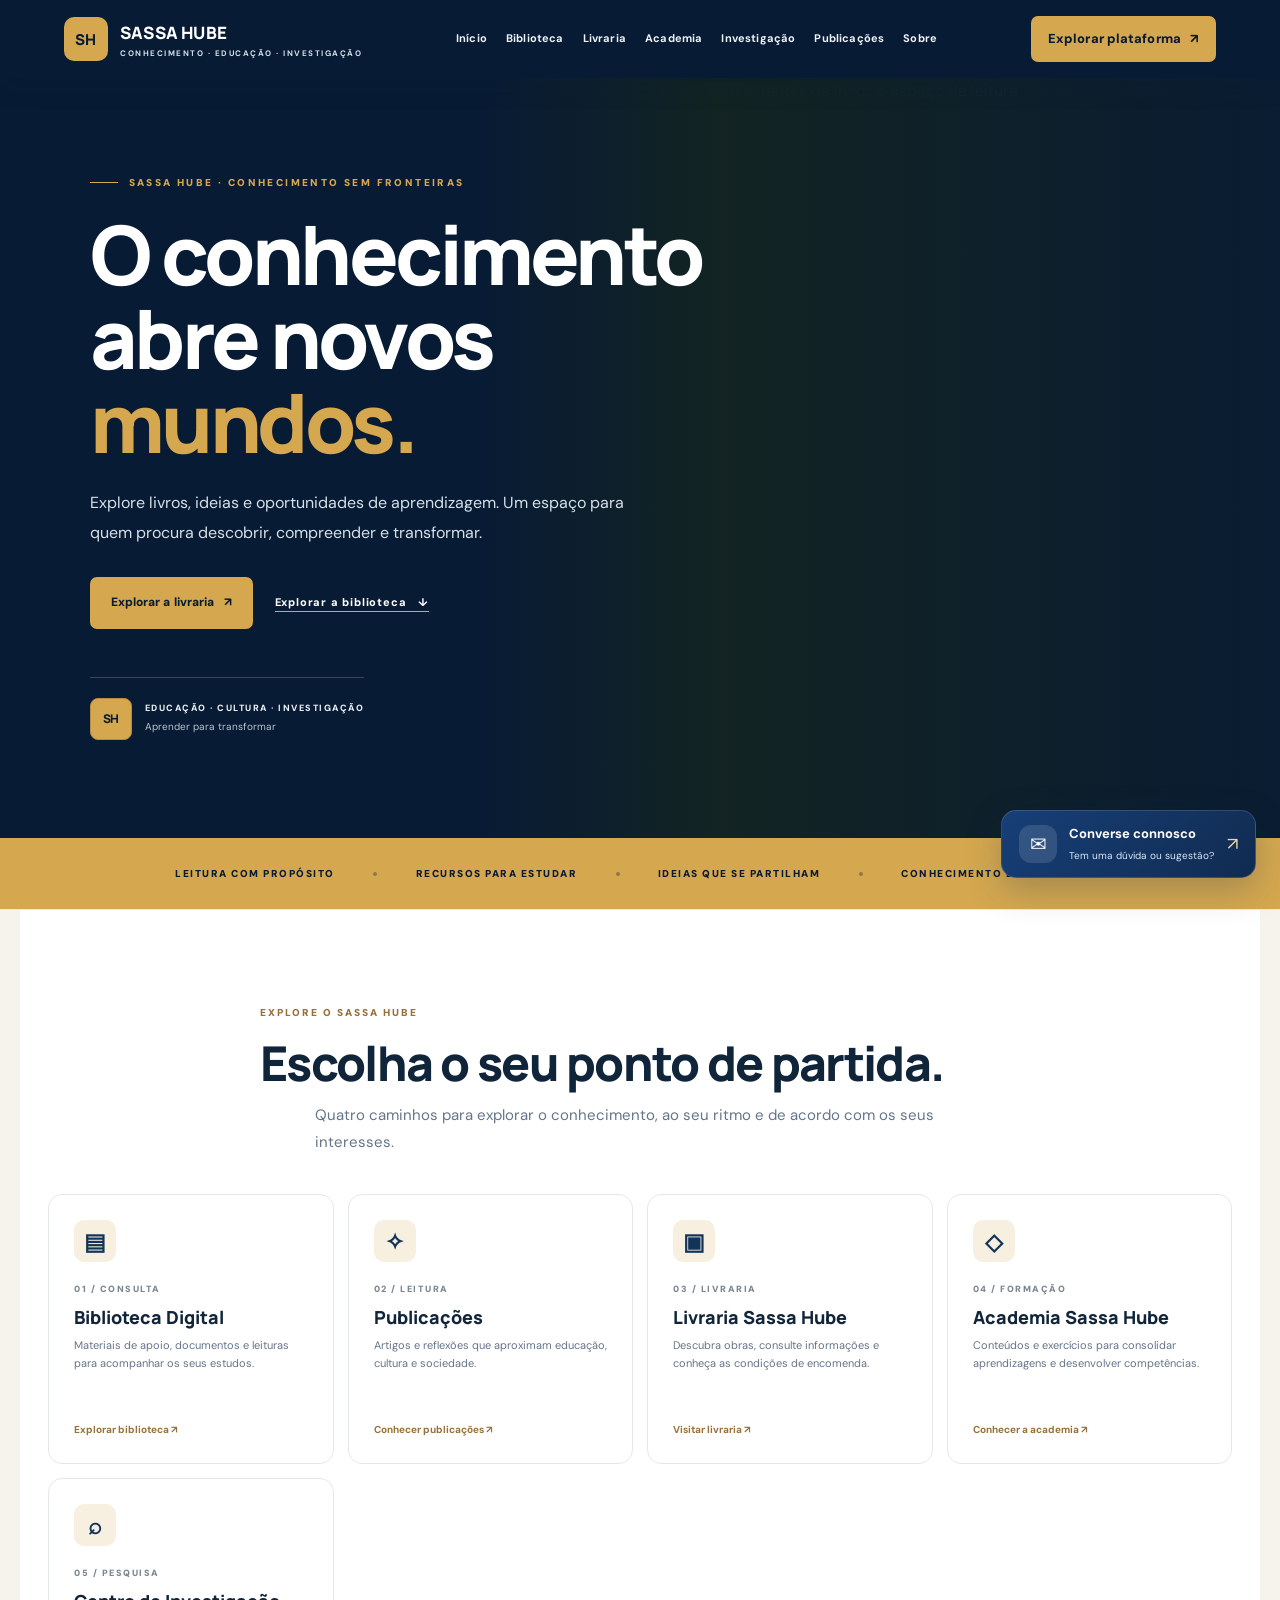
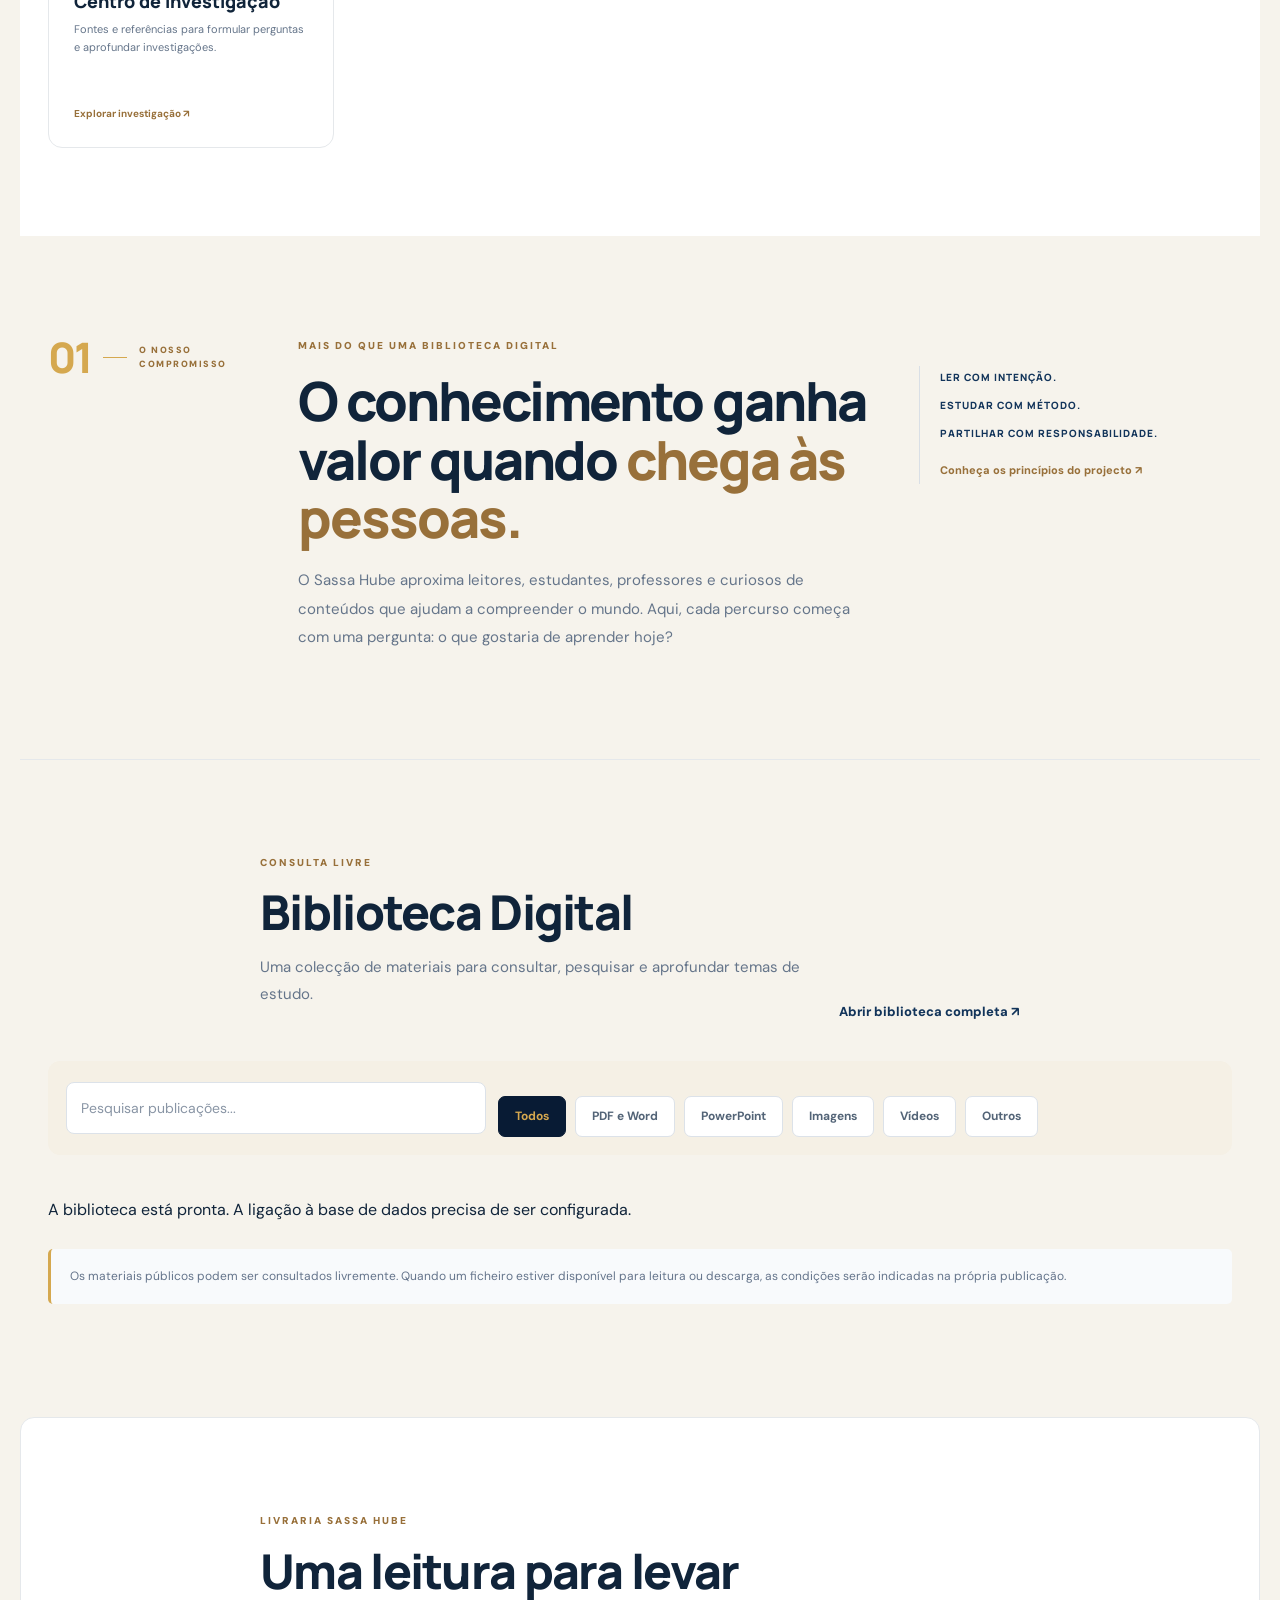
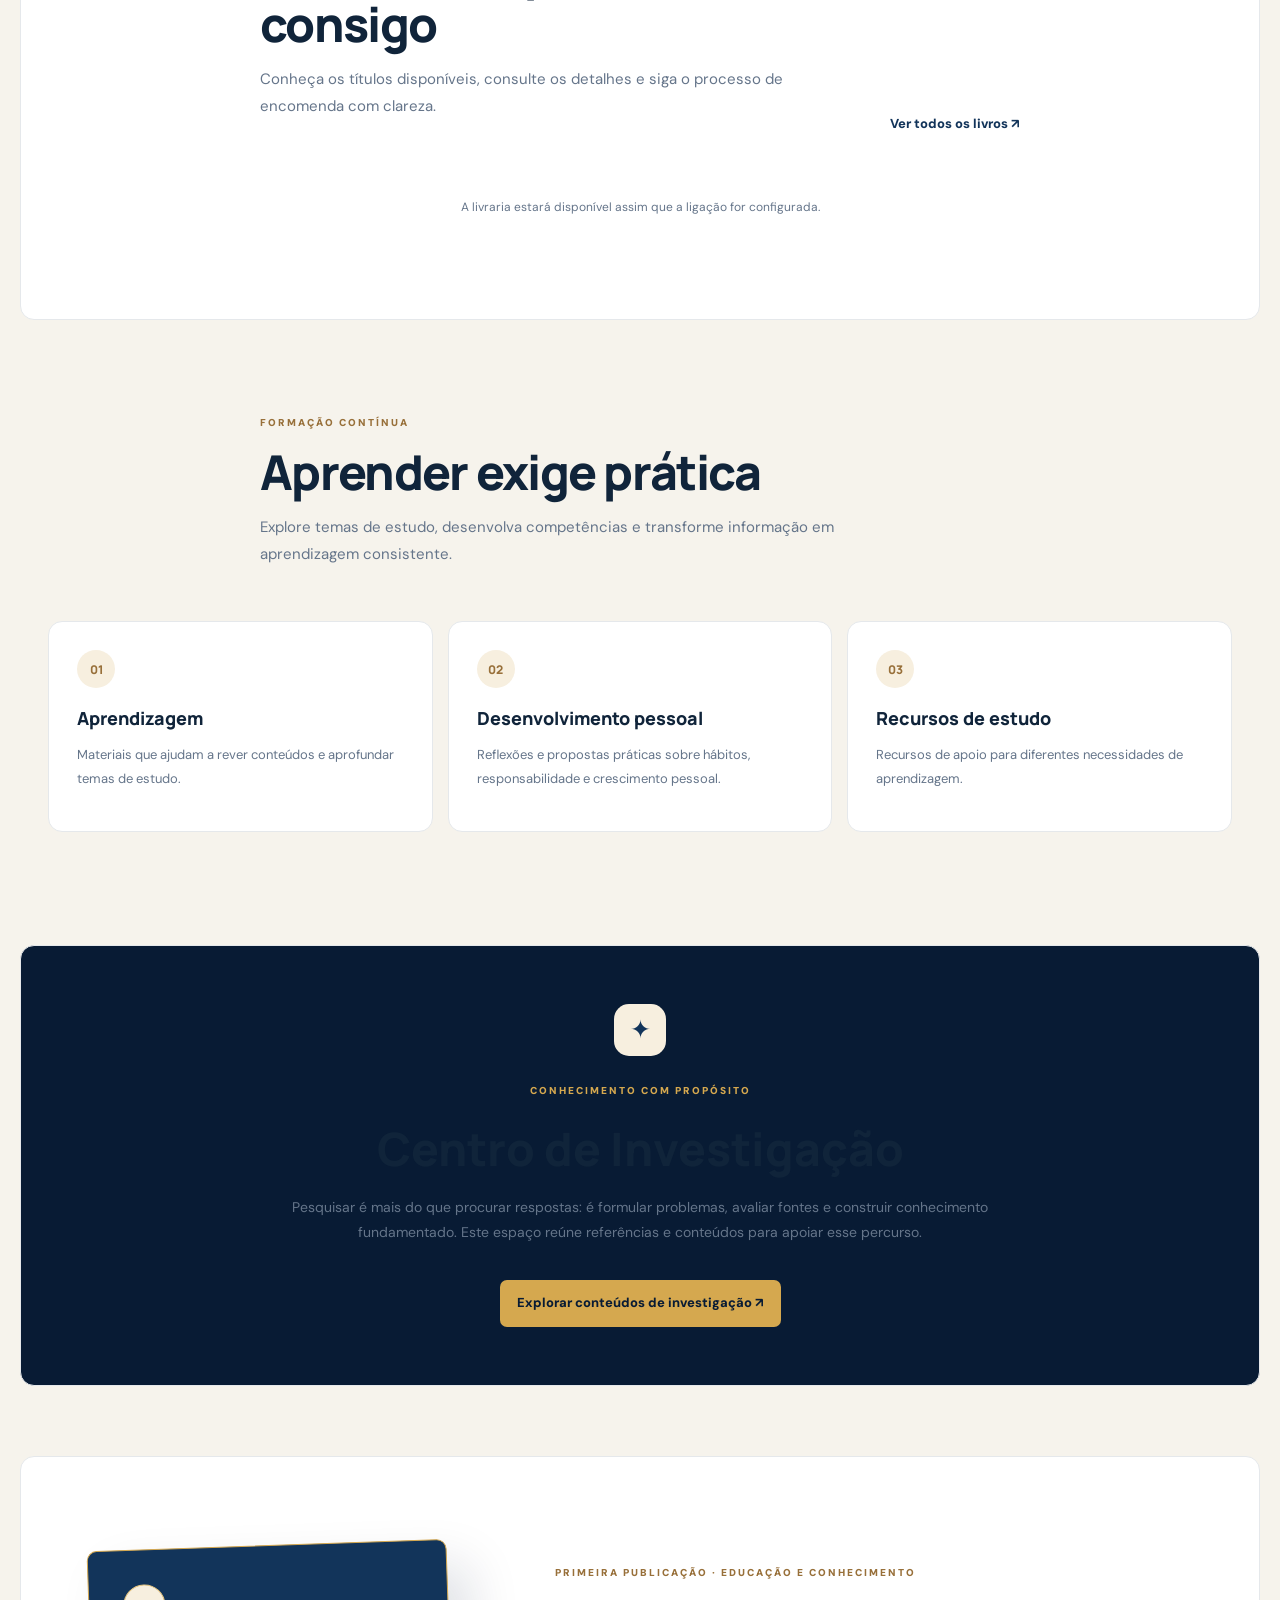
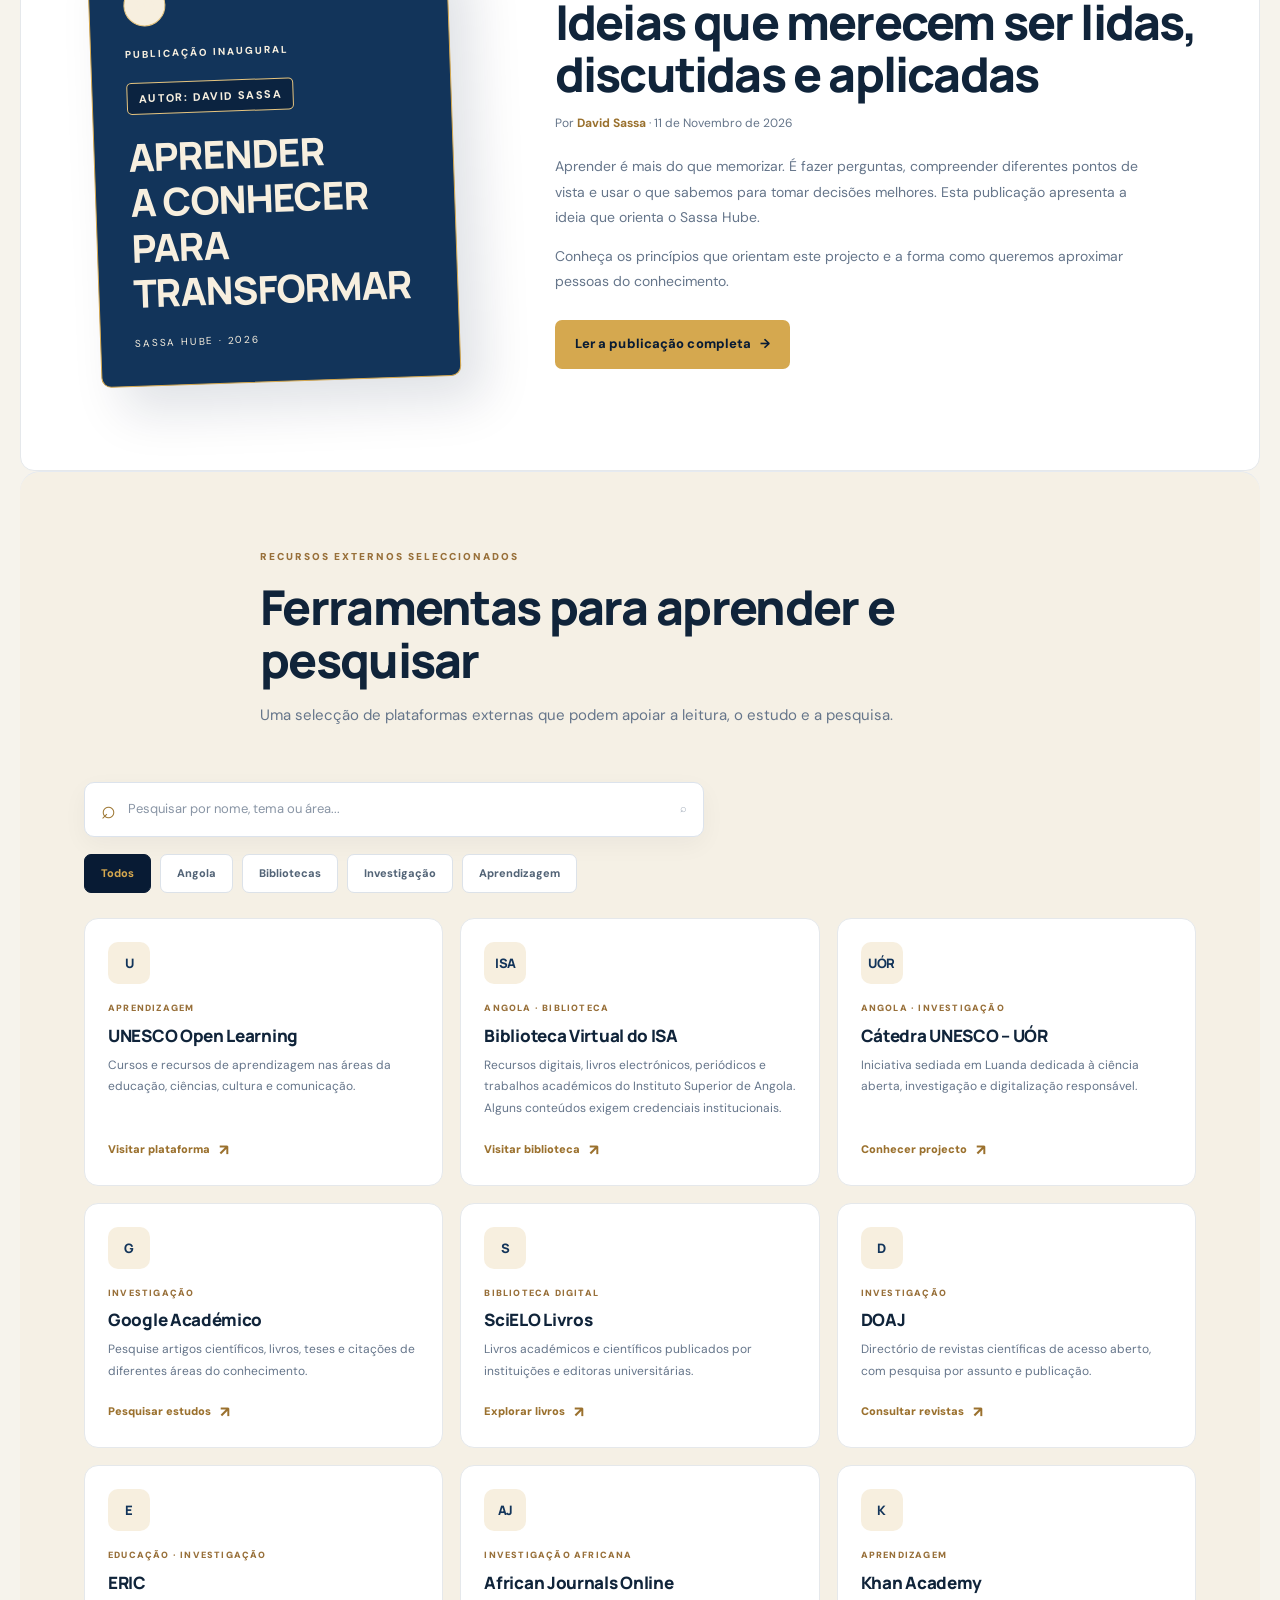
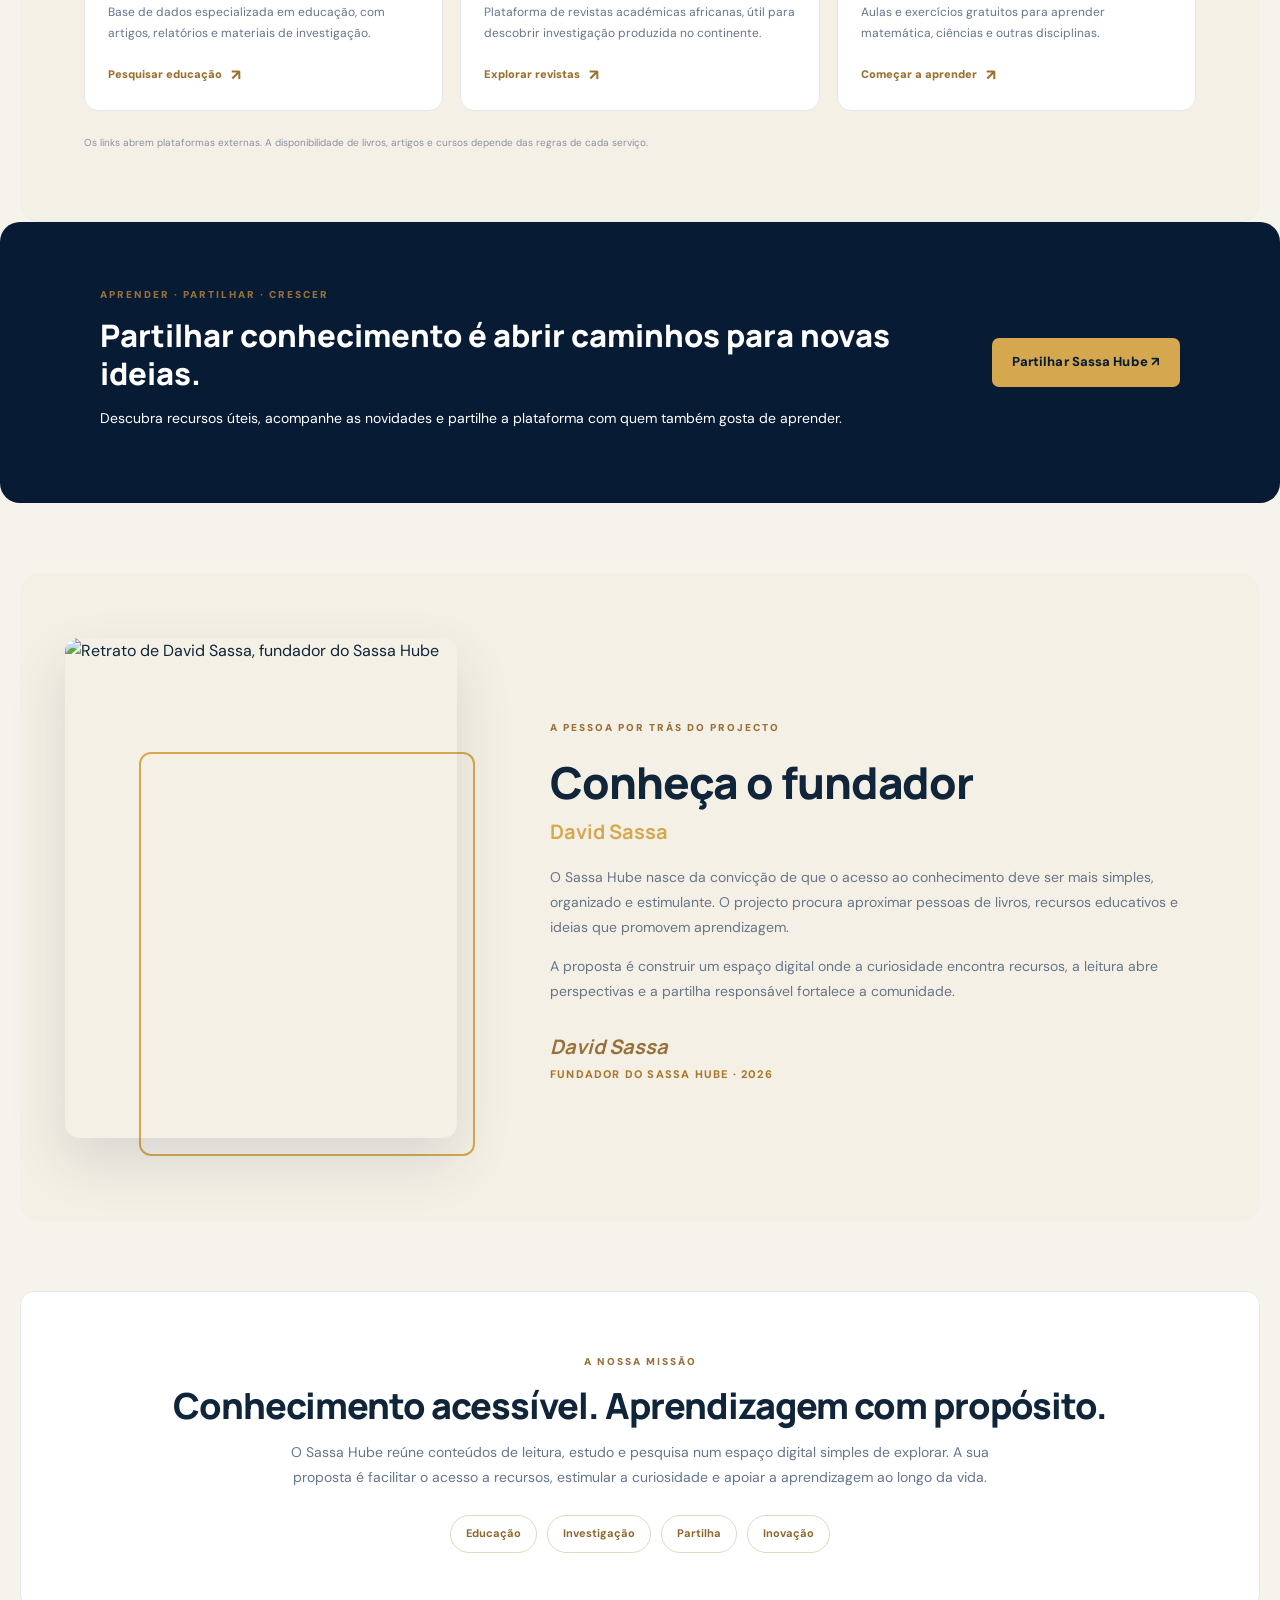
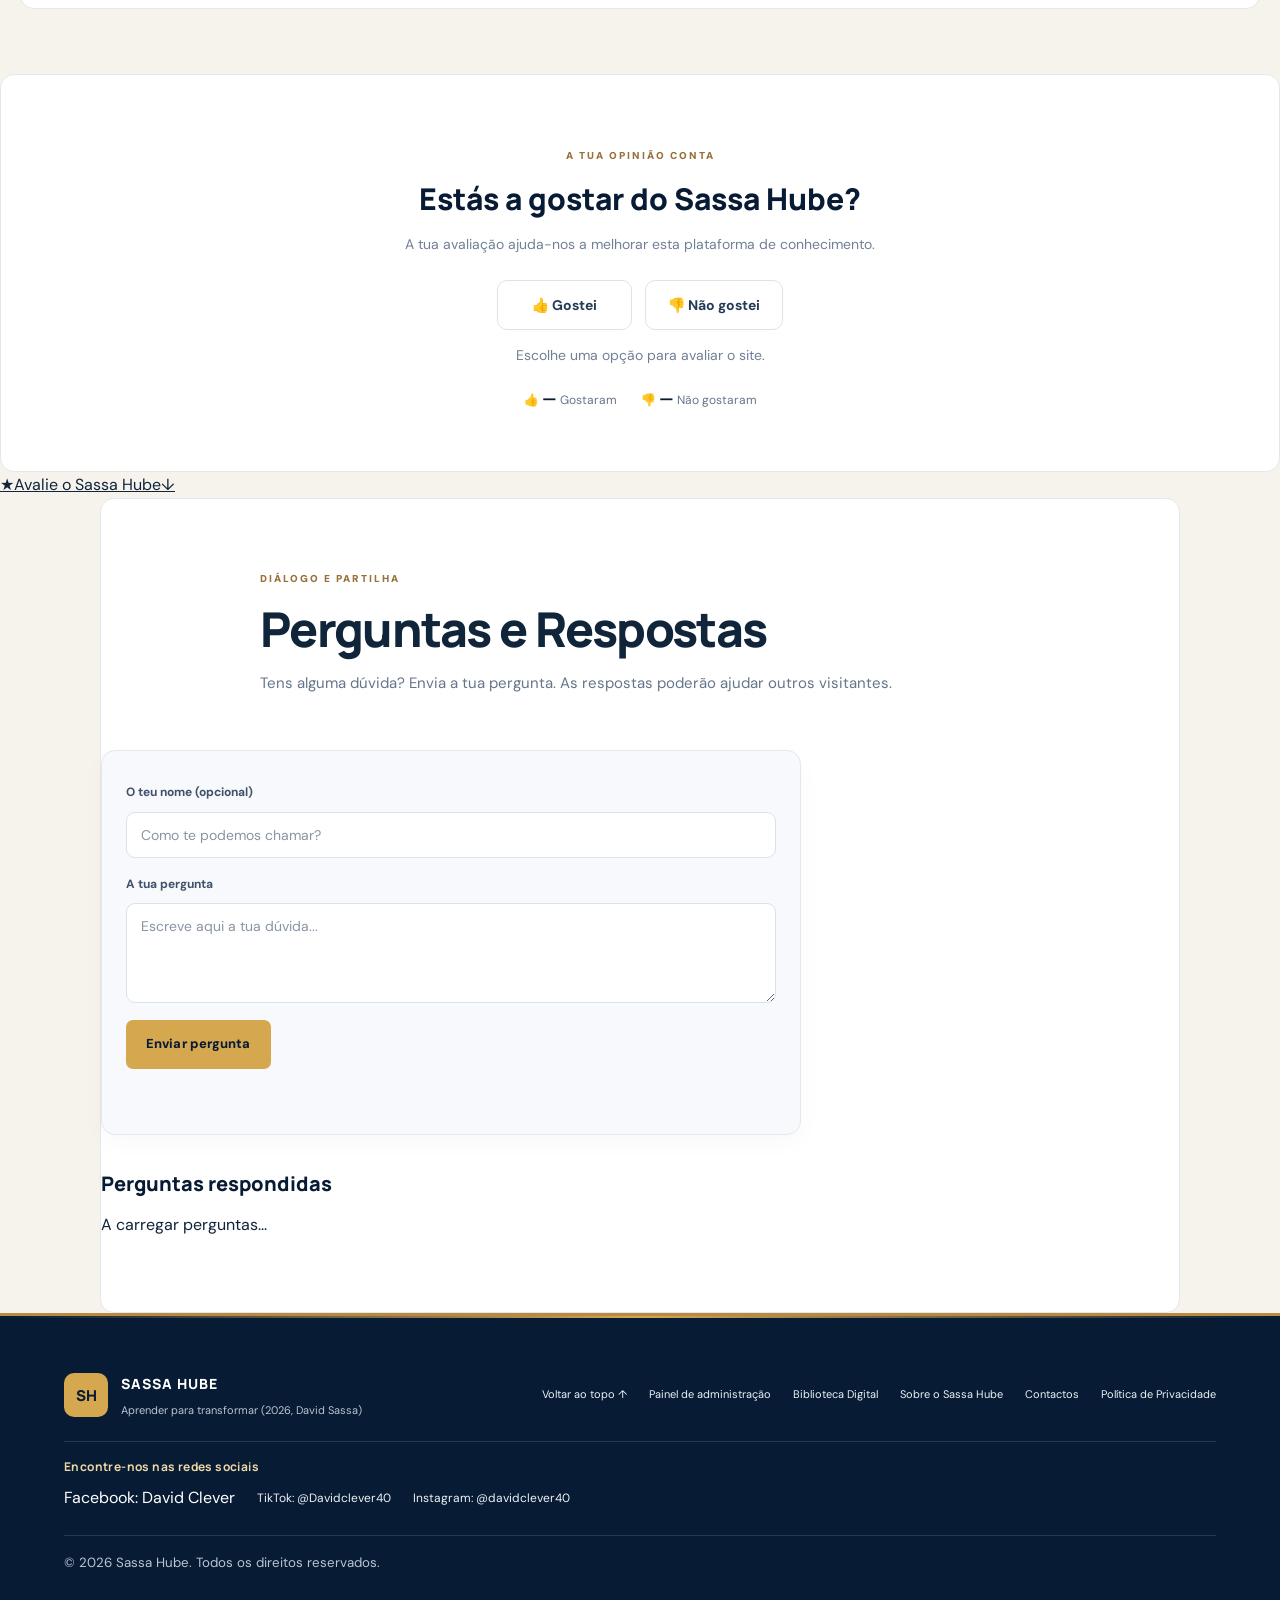
==== commit 58524579: "Destacar avaliações e adicionar convite de reação" ====
--- a/index.html
+++ b/index.html
@@ -152,6 +152,18 @@
 <section class="about-platform" id="sobre"><span class="eyebrow">A NOSSA MISSÃO</span><h2>Conhecimento acessível. Aprendizagem com propósito.</h2><p>O Sassa Hube reúne conteúdos de leitura, estudo e pesquisa num espaço digital simples de explorar. A sua proposta é facilitar o acesso a recursos, estimular a curiosidade e apoiar a aprendizagem ao longo da vida.</p><div class="mission-points"><span>Educação</span><span>Investigação</span><span>Partilha</span><span>Inovação</span></div></section>
 </main>
 <section class="visitor-rating" id="avaliacao"><span class="eyebrow">A TUA OPINIÃO CONTA</span><h2>Estás a gostar do Sassa Hube?</h2><p>A tua avaliação ajuda-nos a melhorar esta plataforma de conhecimento.</p><div class="rating-actions"><button type="button" class="rating-button like" id="voteLike" aria-label="Gostei do site">👍 Gostei</button><button type="button" class="rating-button dislike" id="voteDislike" aria-label="Não gostei do site">👎 Não gostei</button></div><p id="voteMessage" class="vote-message" role="status">Escolhe uma opção para avaliar o site.</p><div class="rating-results" aria-live="polite"><span>👍 <strong id="likesCount">—</strong> Gostaram</span><span>👎 <strong id="dislikesCount">—</strong> Não gostaram</span></div></section>
+<a class="rating-floating-link" id="ratingFloatingLink" href="#avaliacao" aria-label="Ir para a avaliação do Sassa Hube"><span aria-hidden="true">★</span><span>Avalie o Sassa Hube</span><span aria-hidden="true">↓</span></a>
+<aside class="rating-prompt" id="ratingPrompt" aria-labelledby="ratingPromptTitle" aria-live="polite" hidden>
+  <button class="rating-prompt-close" id="ratingPromptClose" type="button" aria-label="Fechar convite de avaliação">×</button>
+  <span class="eyebrow">A SUA OPINIÃO CONTA</span>
+  <h2 id="ratingPromptTitle">Como está a ser a sua experiência?</h2>
+  <p>A sua reação ajuda-nos a melhorar o Sassa Hube.</p>
+  <div class="rating-prompt-actions">
+    <button type="button" class="rating-button like" data-rating-vote="like">👍 Gostei</button>
+    <button type="button" class="rating-button dislike" data-rating-vote="dislike">👎 Não gostei</button>
+  </div>
+  <p class="rating-prompt-message" id="ratingPromptMessage" role="status"></p>
+</aside>
 <section class="visitor-questions" id="perguntas"><div class="section-head"><div><span class="eyebrow">DIÁLOGO E PARTILHA</span><h2>Perguntas e Respostas</h2><p>Tens alguma dúvida? Envia a tua pergunta. As respostas poderão ajudar outros visitantes.</p></div></div><form id="questionForm" class="question-form"><label for="questionName">O teu nome (opcional)</label><input id="questionName" maxlength="80" placeholder="Como te podemos chamar?"><label for="questionText">A tua pergunta</label><textarea id="questionText" rows="4" maxlength="1500" required placeholder="Escreve aqui a tua dúvida..."></textarea><button class="btn btn-primary" id="sendQuestion" type="submit">Enviar pergunta</button><p id="questionMessage" class="message" role="status"></p></form><div class="public-answers"><h3>Perguntas respondidas</h3><div id="publicQuestions" class="public-question-list">A carregar perguntas...</div></div></section>
 
 <!-- Chat público Sassa Hube -->
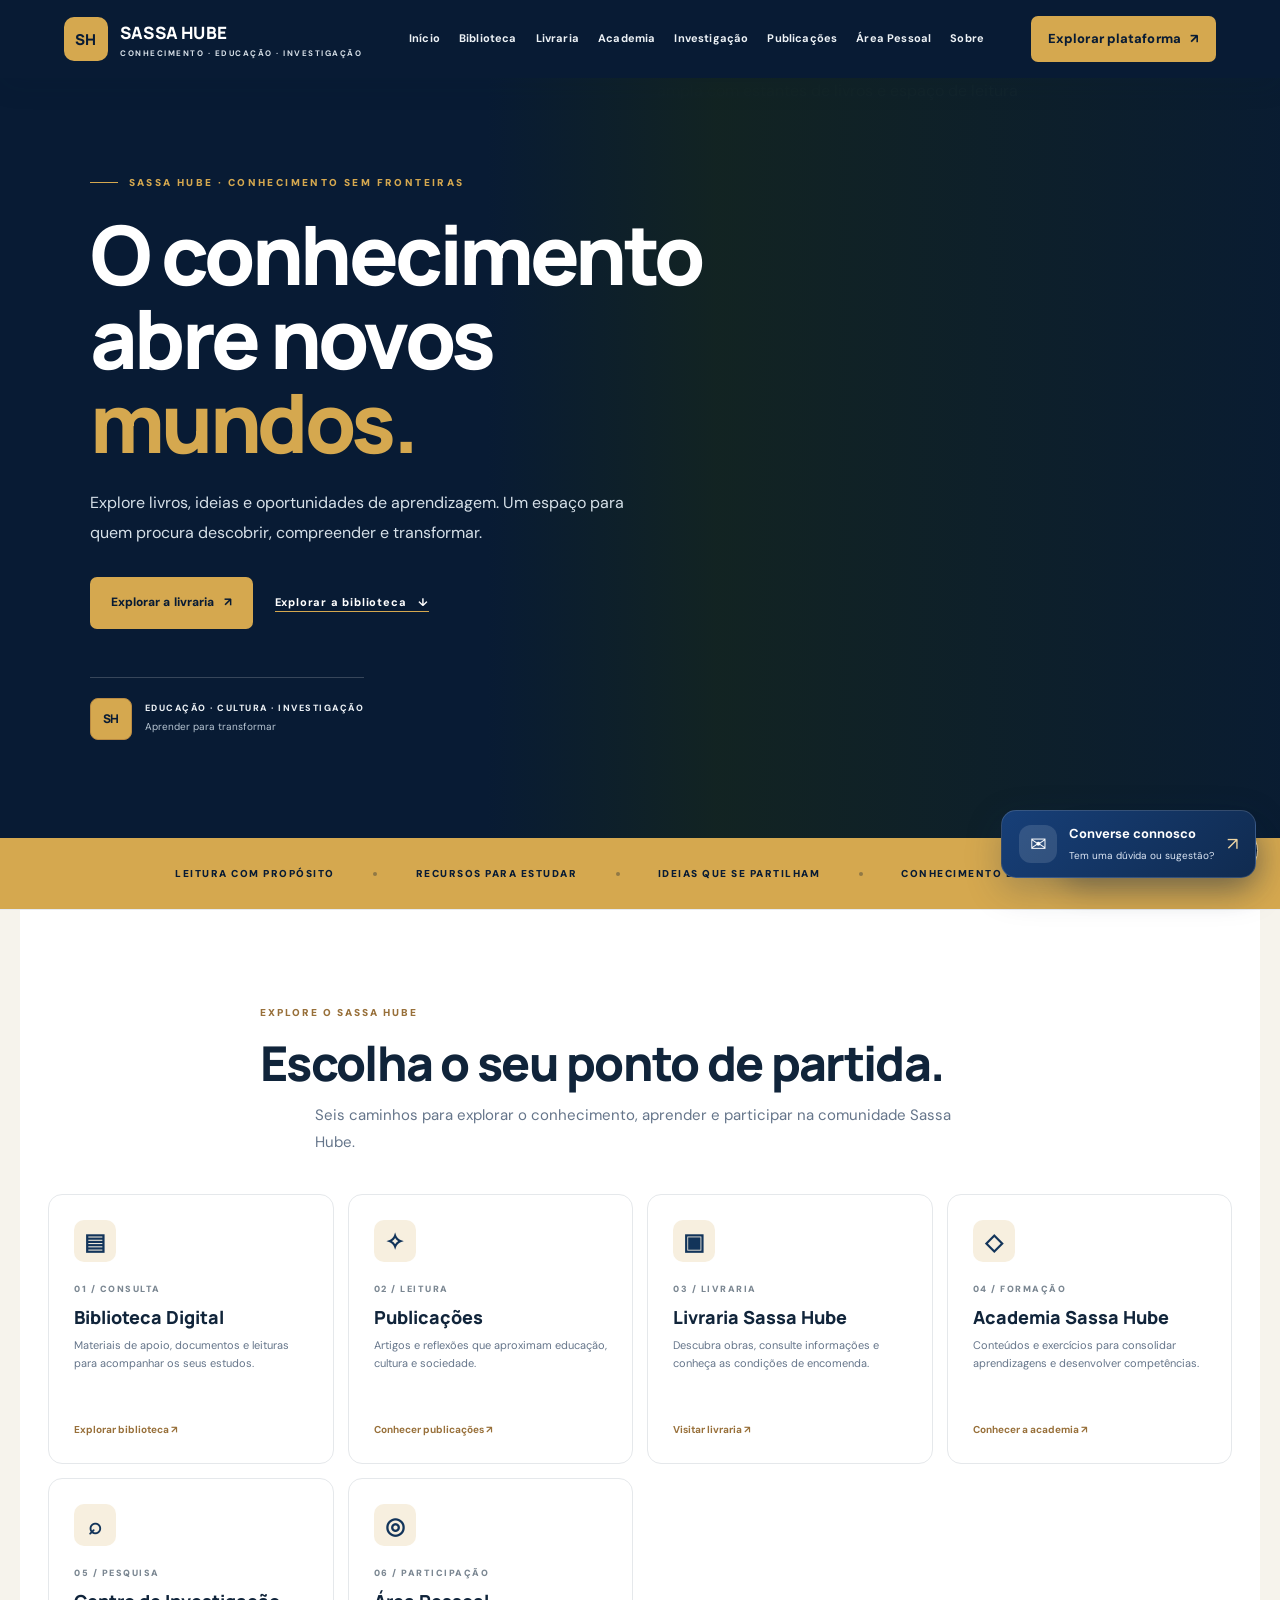
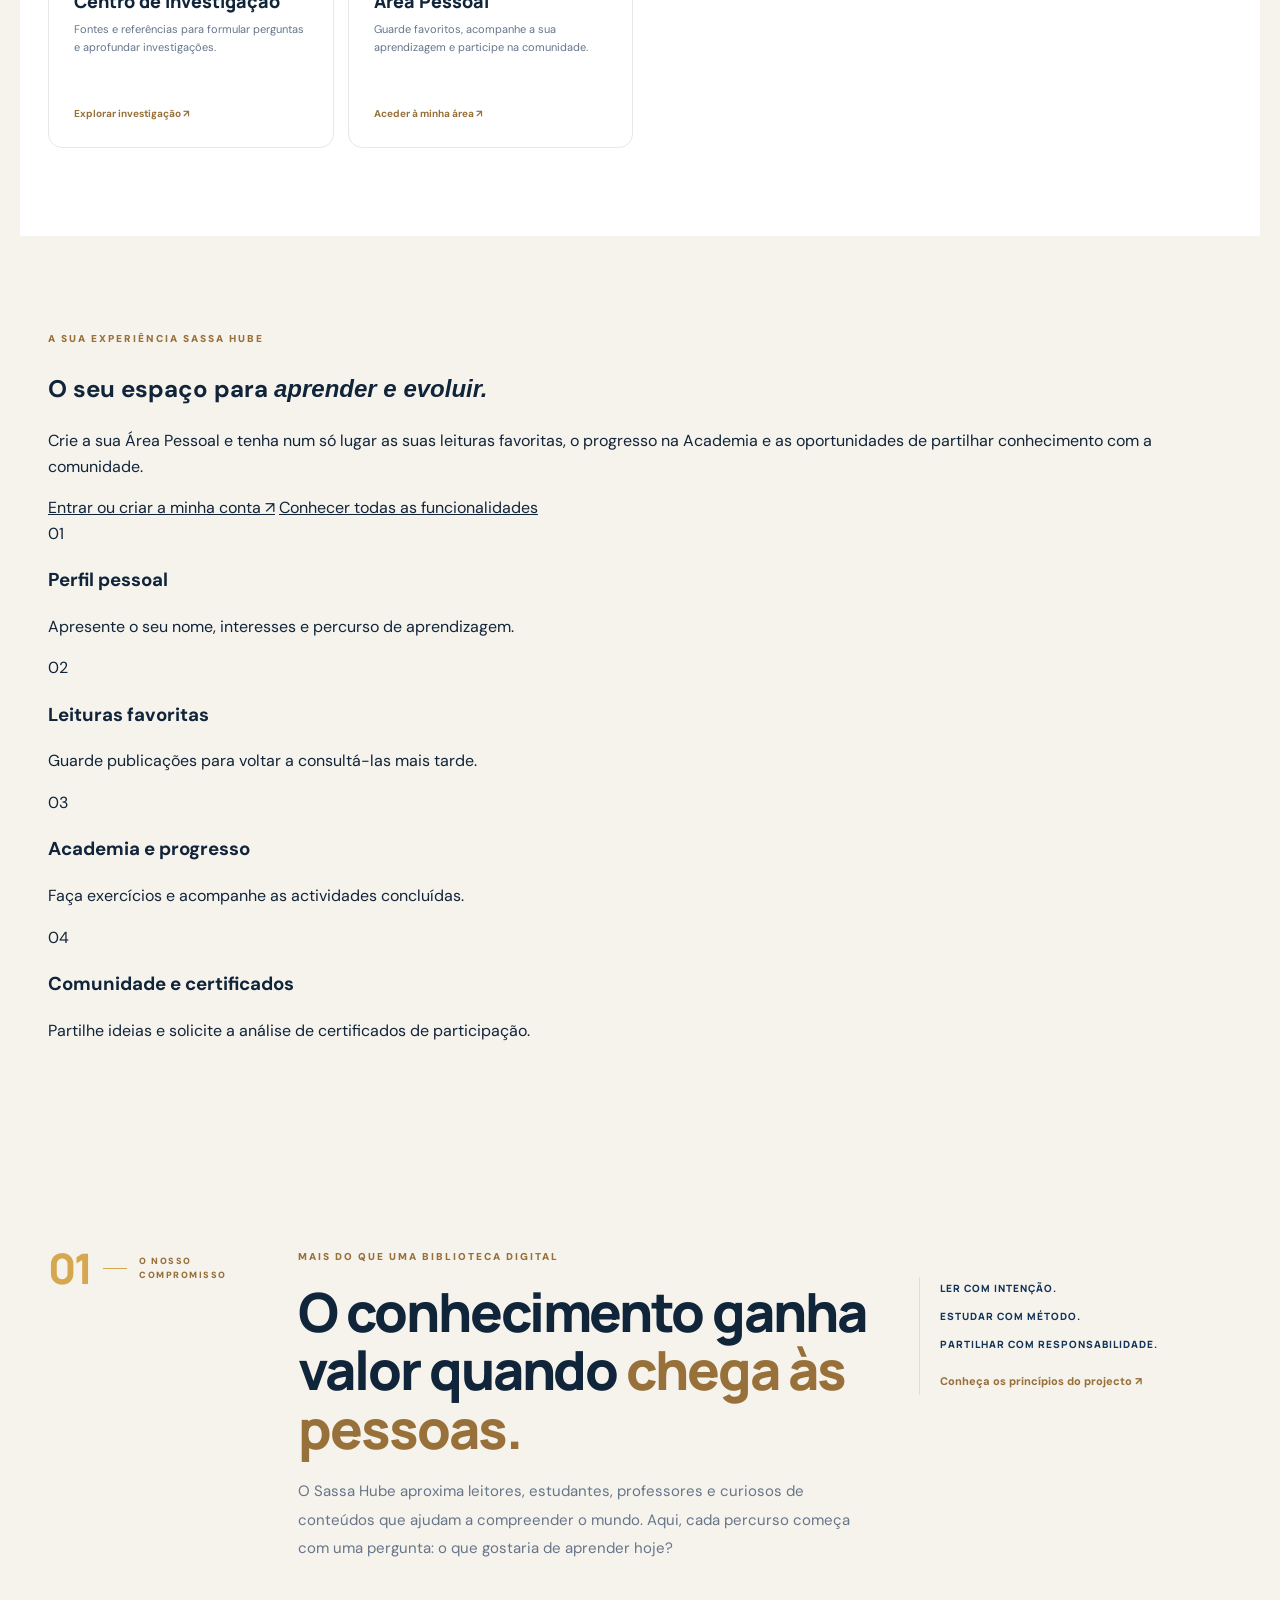
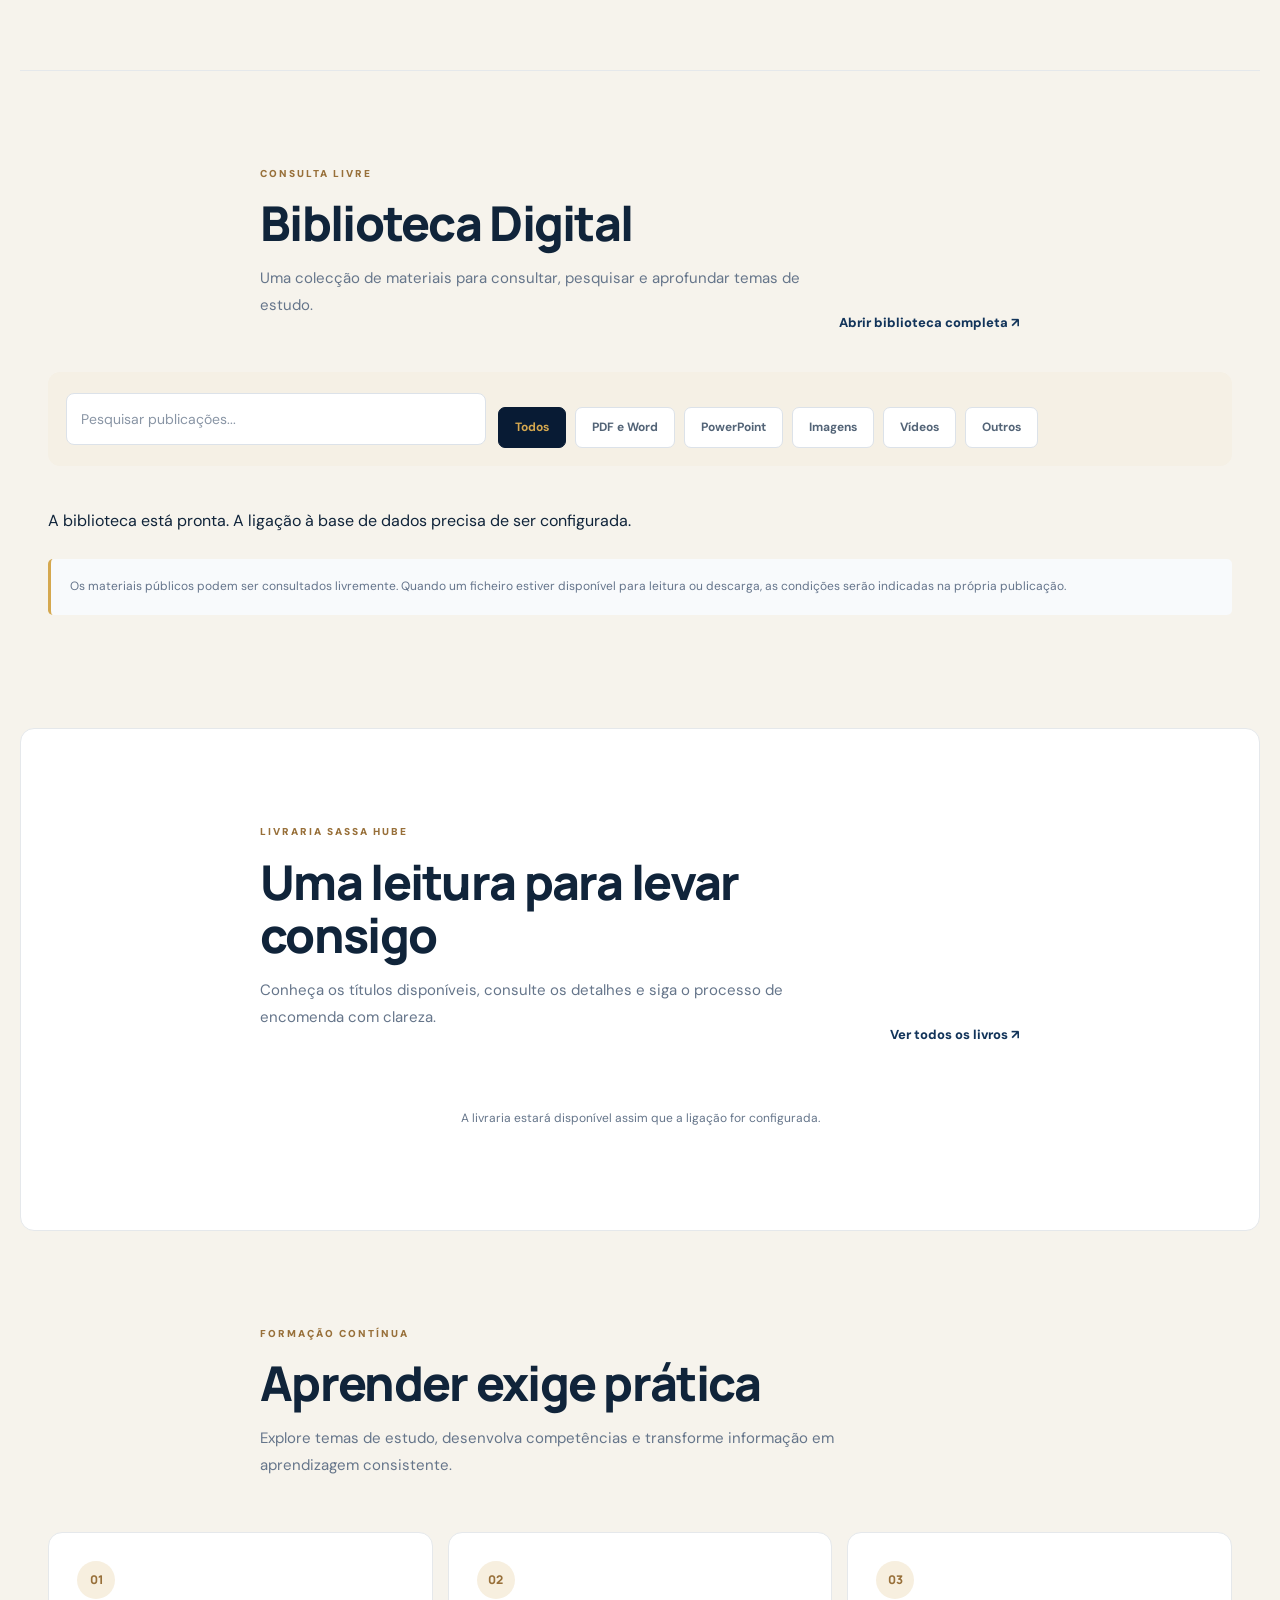
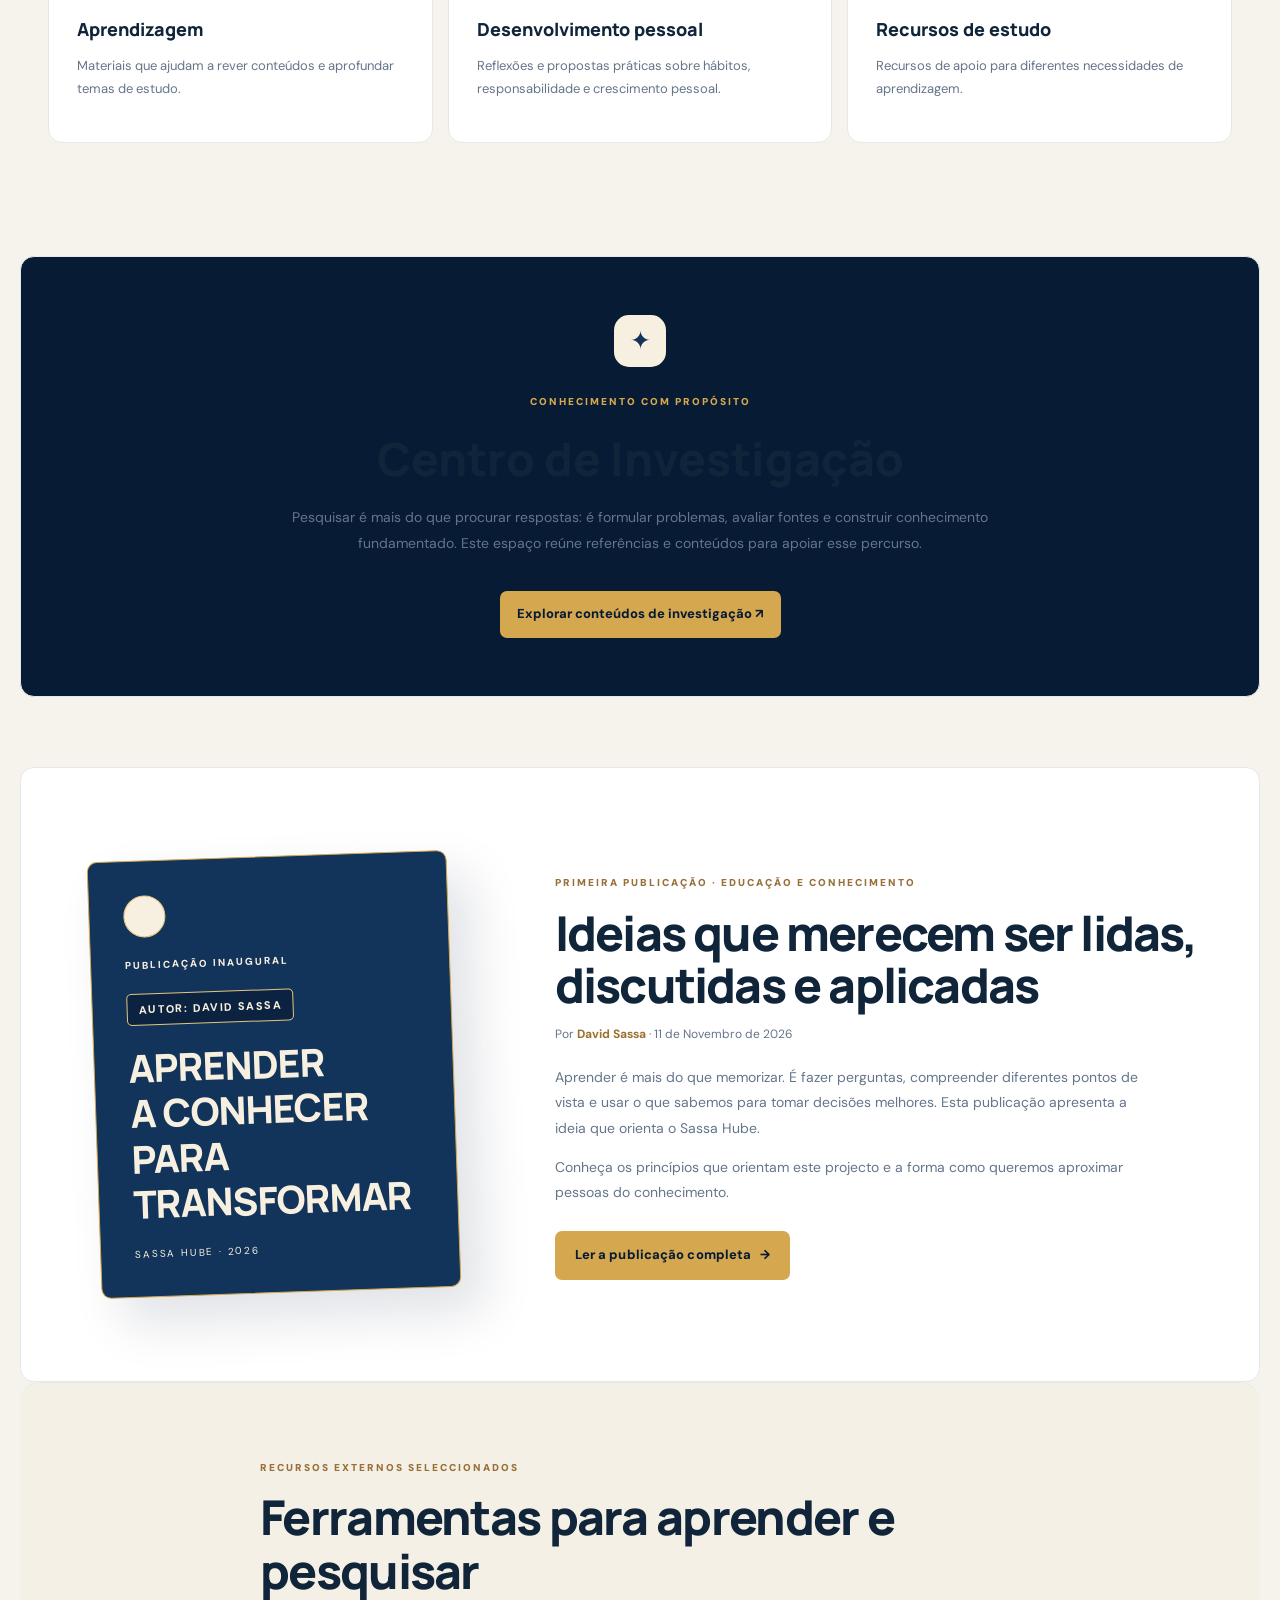
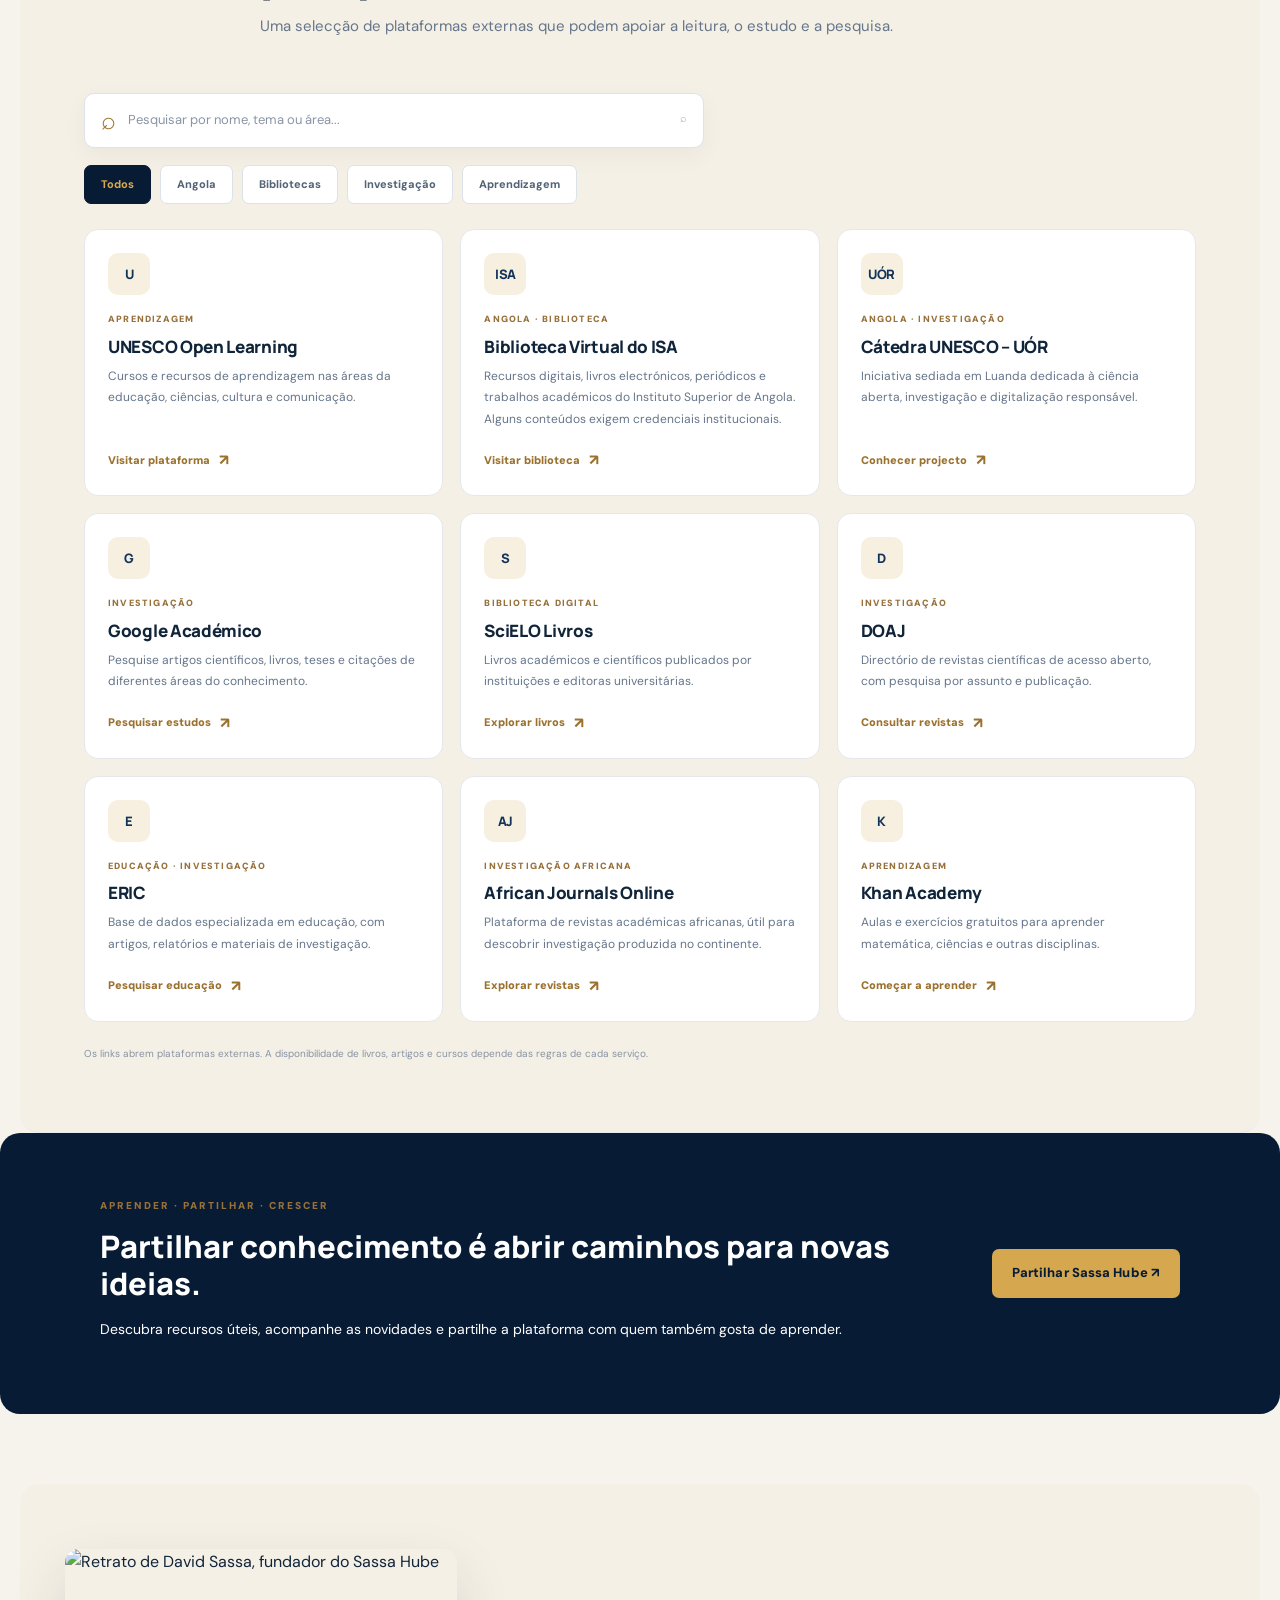
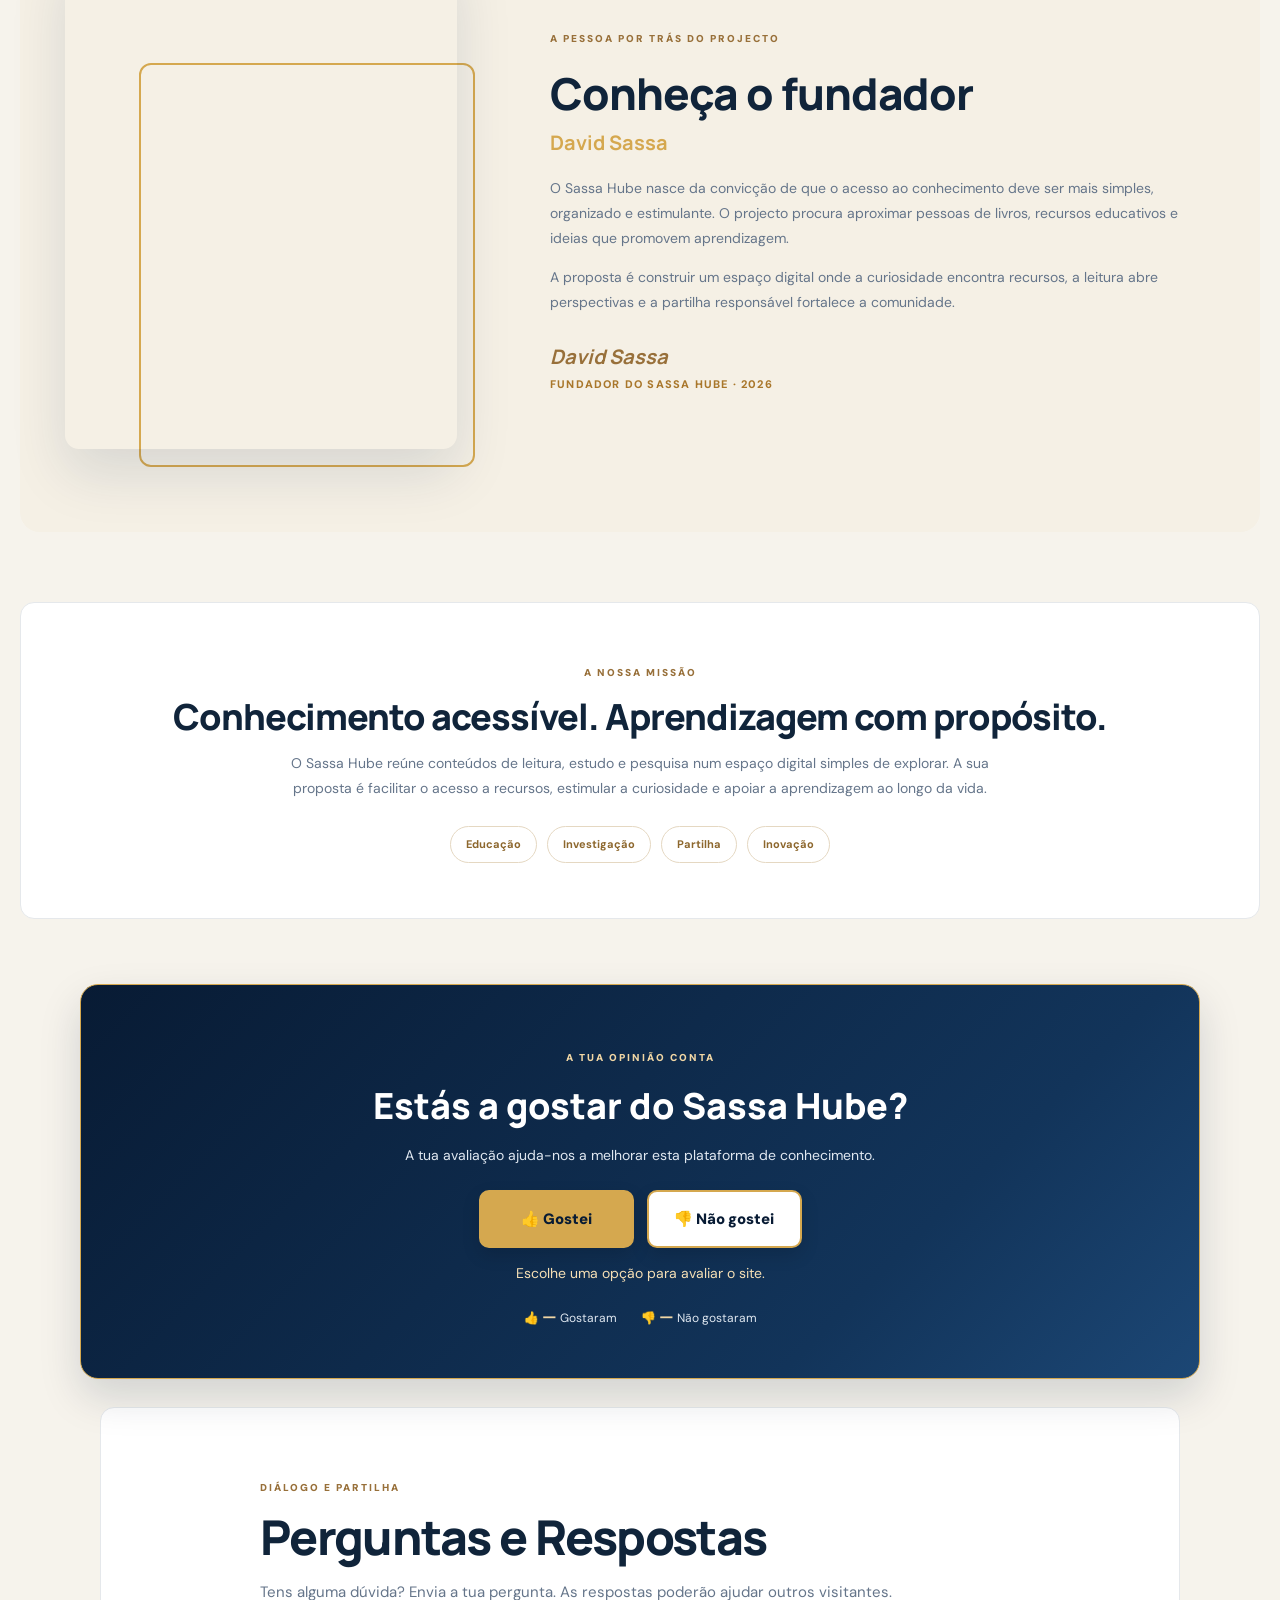
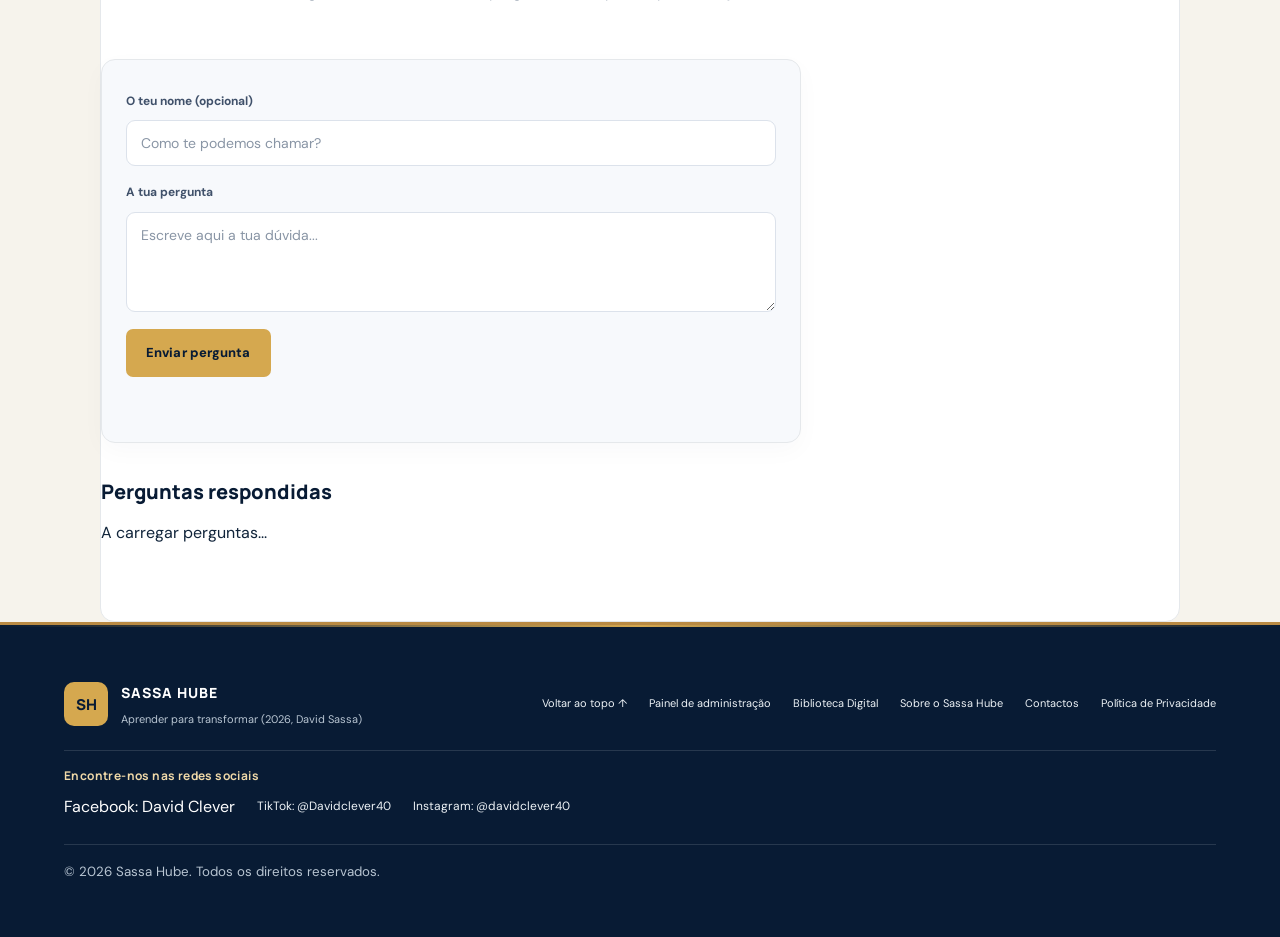
==== commit 04f2e03f: "Add Area Pessoal access and introduction to homepage" ====
--- a/index.html
+++ b/index.html
@@ -43,7 +43,7 @@
 <header class="topbar">
   <a class="brand" id="inicio" href="#inicio"><span class="brand-mark">SH</span><span>SASSA HUBE<small>CONHECIMENTO · EDUCAÇÃO · INVESTIGAÇÃO</small></span></a>
   <button class="mobile-menu-toggle" id="mobileMenuToggle" type="button" aria-expanded="false" aria-controls="mainNav"><span aria-hidden="true">☰</span><span class="mobile-menu-label">Menu</span></button>
-  <nav id="mainNav" aria-label="Navegação principal"><a href="#inicio">Início</a><a href="#biblioteca">Biblioteca</a><a href="livraria.html">Livraria</a><a href="#academia">Academia</a><a href="#investigacao">Investigação</a><a href="#publicacao-destaque">Publicações</a><a href="sobre.html">Sobre</a></nav>
+  <nav id="mainNav" aria-label="Navegação principal"><a href="#inicio">Início</a><a href="#biblioteca">Biblioteca</a><a href="livraria.html">Livraria</a><a href="#academia">Academia</a><a href="#investigacao">Investigação</a><a href="#publicacao-destaque">Publicações</a><a href="experiencia.html#conta">Área Pessoal</a><a href="sobre.html">Sobre</a></nav>
   <a class="btn btn-primary nav-cta" href="#areas">Explorar plataforma <span>↗</span></a>
 </header>
 <main id="conteudo-principal">
@@ -68,7 +68,7 @@
   <div class="quick-access-heading" id="areas">
     <span class="eyebrow">EXPLORE O SASSA HUBE</span>
     <h2>Escolha o seu ponto de partida.</h2>
-    <p>Quatro caminhos para explorar o conhecimento, ao seu ritmo e de acordo com os seus interesses.</p>
+    <p>Seis caminhos para explorar o conhecimento, aprender e participar na comunidade Sassa Hube.</p>
   </div>
   <div class="quick-access-grid">
     <a class="quick-access-card" href="#biblioteca"><span class="quick-access-icon">▤</span><span class="quick-access-number">01 / CONSULTA</span><strong>Biblioteca Digital</strong><small>Materiais de apoio, documentos e leituras para acompanhar os seus estudos.</small><b>Explorar biblioteca ↗</b></a>
@@ -76,6 +76,22 @@
     <a class="quick-access-card" href="livraria.html"><span class="quick-access-icon">▣</span><span class="quick-access-number">03 / LIVRARIA</span><strong>Livraria Sassa Hube</strong><small>Descubra obras, consulte informações e conheça as condições de encomenda.</small><b>Visitar livraria ↗</b></a>
     <a class="quick-access-card" href="#academia"><span class="quick-access-icon">◇</span><span class="quick-access-number">04 / FORMAÇÃO</span><strong>Academia Sassa Hube</strong><small>Conteúdos e exercícios para consolidar aprendizagens e desenvolver competências.</small><b>Conhecer a academia ↗</b></a>
     <a class="quick-access-card" href="#investigacao"><span class="quick-access-icon">⌕</span><span class="quick-access-number">05 / PESQUISA</span><strong>Centro de Investigação</strong><small>Fontes e referências para formular perguntas e aprofundar investigações.</small><b>Explorar investigação ↗</b></a>
+    <a class="quick-access-card personal-quick-card" href="experiencia.html#conta"><span class="quick-access-icon">◎</span><span class="quick-access-number">06 / PARTICIPAÇÃO</span><strong>Área Pessoal</strong><small>Guarde favoritos, acompanhe a sua aprendizagem e participe na comunidade.</small><b>Aceder à minha área ↗</b></a>
+  </div>
+</section>
+<section class="personal-area-promo section" id="area-pessoal" aria-labelledby="personalAreaTitle">
+  <div class="personal-area-promo-copy">
+    <span class="eyebrow">A SUA EXPERIÊNCIA SASSA HUBE</span>
+    <h2 id="personalAreaTitle">O seu espaço para <em>aprender e evoluir.</em></h2>
+    <p>Crie a sua Área Pessoal e tenha num só lugar as suas leituras favoritas, o progresso na Academia e as oportunidades de partilhar conhecimento com a comunidade.</p>
+    <a class="personal-area-cta" href="experiencia.html#conta">Entrar ou criar a minha conta <span aria-hidden="true">↗</span></a>
+    <a class="personal-area-more" href="experiencia.html">Conhecer todas as funcionalidades</a>
+  </div>
+  <div class="personal-area-benefits" aria-label="Funcionalidades da Área Pessoal">
+    <article><span>01</span><div><h3>Perfil pessoal</h3><p>Apresente o seu nome, interesses e percurso de aprendizagem.</p></div></article>
+    <article><span>02</span><div><h3>Leituras favoritas</h3><p>Guarde publicações para voltar a consultá-las mais tarde.</p></div></article>
+    <article><span>03</span><div><h3>Academia e progresso</h3><p>Faça exercícios e acompanhe as actividades concluídas.</p></div></article>
+    <article><span>04</span><div><h3>Comunidade e certificados</h3><p>Partilhe ideias e solicite a análise de certificados de participação.</p></div></article>
   </div>
 </section>
 <section class="editorial-manifesto" aria-labelledby="manifestoTitle">
--- a/style.css
+++ b/style.css
@@ -3771,3 +3771,61 @@
 .library-hero-inner{max-width:900px}.library-hero .eyebrow{color:#d5a84f!important}.library-hero h1{font:800 clamp(38px,5.5vw,66px)/1.05 Manrope!important;letter-spacing:-2.5px!important;color:#fff!important;margin:18px 0!important}.library-hero h1 em{font-style:normal;color:#d5a84f}.library-hero p{max-width:700px;color:#d6e0e8!important;font-size:15px;line-height:1.85}.library-hero-points{display:flex;gap:25px;flex-wrap:wrap;margin-top:28px;color:#d5a84f;font-size:9px;font-weight:900;letter-spacing:1.7px}.library-heading{max-width:760px;margin:0 0 30px}.library-heading .eyebrow{color:#98703a}.library-heading h2{font:800 clamp(27px,3.5vw,40px) Manrope;color:#10243a;letter-spacing:-1.2px;margin:12px 0}.library-heading p{color:#65758a;line-height:1.8;max-width:680px}.library-wrap{max-width:1180px!important;margin:0 auto!important;padding:62px 24px 85px!important}.library-tools{display:grid;grid-template-columns:1fr 260px;gap:12px;margin:25px 0;padding:16px;background:#f5f0e5;border-radius:12px}.library-grid{display:grid;grid-template-columns:repeat(3,minmax(0,1fr));gap:14px}.library-state{padding:18px;background:#fff;border:1px solid #e5e8eb;border-radius:10px;color:#65758a}.library-item{padding:23px!important;min-height:220px}.library-item h3{font:800 17px Manrope!important;color:#10243a!important}.library-meta{color:#98703a!important;font-weight:800;letter-spacing:.5px}.info-page{max-width:1180px!important;padding:65px 24px 85px!important}.info-hero{padding:65px!important;background:radial-gradient(circle at 85% 10%,#1c4775 0,transparent 32%),#081b34!important;border-radius:17px!important}.info-hero .eyebrow{color:#d5a84f!important}.info-hero-index{display:block;color:#d5a84f;font-size:9px;font-weight:900;letter-spacing:2px;margin-bottom:20px}.info-hero h1{max-width:850px!important;font:800 clamp(38px,5.5vw,64px)/1.05 Manrope!important;letter-spacing:-2.5px!important}.info-hero p{max-width:760px!important;color:#d6e0e8!important;font-size:15px;line-height:1.9}.info-section-intro{max-width:760px;margin:65px 0 25px}.info-section-intro .eyebrow{color:#98703a}.info-page h2.section-title{font:800 clamp(27px,3.5vw,39px) Manrope!important;color:#10243a!important;letter-spacing:-1.2px!important;margin:12px 0}.info-section-intro>p{color:#65758a;line-height:1.8}.info-grid{display:grid;grid-template-columns:repeat(2,minmax(0,1fr));gap:14px;margin-top:22px}.info-card{padding:27px!important;border:1px solid #e5e8eb!important;border-radius:13px!important;position:relative}.info-card h2{font:800 19px Manrope!important;color:#12345a!important}.info-card p,.info-card li{font-size:13px!important;line-height:1.8!important;color:#65758a!important}.info-page>p{color:#65758a;line-height:1.9;font-size:14px}.bookstore-page>.section-head h1{font:800 clamp(38px,5.5vw,64px)/1.05 Manrope!important;letter-spacing:-2.5px!important;color:#10243a!important;max-width:800px}.bookstore-page>.section-head p{max-width:680px;line-height:1.8;font-size:15px;color:#65758a}.store-intro{display:grid;grid-template-columns:1.1fr .9fr;gap:38px;align-items:center;padding:38px!important;background:#f5f0e5!important;border:0!important}.store-intro h2{font:800 clamp(27px,3.5vw,40px)/1.1 Manrope!important;letter-spacing:-1.2px!important}.store-steps article{padding:12px 0}.store-catalog-heading{margin-top:65px!important}.store-catalog-heading h2{font:800 32px Manrope!important;letter-spacing:-1px}.store-order{max-width:800px;margin:30px auto!important;padding:30px!important}.store-order h2{font:800 25px Manrope!important}
 @media(max-width:760px){.library-tools{grid-template-columns:1fr}.library-grid{grid-template-columns:repeat(2,minmax(0,1fr))}.store-intro{grid-template-columns:1fr}.info-hero{padding:38px 25px!important}.info-section-intro{margin:45px 0 20px}}
 @media(max-width:560px){.library-hero{padding:52px 22px!important}.library-wrap{padding:45px 18px 60px!important}.library-grid,.info-grid{grid-template-columns:1fr}.store-intro{padding:24px!important}.bookstore-page>.section-head h1{font-size:40px!important}.info-page{padding:40px 18px 60px!important}}
+
+
+/* AVALIAÇÃO EM DESTAQUE — CONVITE VISÍVEL E NÃO INTRUSIVO */
+.visitor-rating{
+  position:relative!important;
+  margin:34px auto 28px!important;
+  width:min(1120px,calc(100% - 40px))!important;
+  padding:58px 24px 48px!important;
+  border:1px solid #d5a84f!important;
+  border-radius:18px!important;
+  background:linear-gradient(135deg,#081b34 0%,#12345a 72%,#1c4775 100%)!important;
+  box-shadow:0 18px 42px #081b3426!important;
+}
+.visitor-rating .eyebrow{color:#f0d6a4!important}
+.visitor-rating h2{color:#fff!important;font-size:clamp(26px,3.5vw,36px)!important}
+.visitor-rating>p{color:#e0e8f1!important}
+.visitor-rating .vote-message{color:#f5dfb5!important}
+.visitor-rating .rating-results{color:#e0e8f1!important}
+.visitor-rating .rating-results strong{color:#f0d6a4!important}
+.visitor-rating .rating-button,.rating-prompt .rating-button{
+  min-width:155px!important;padding:15px 24px!important;border:2px solid #d5a84f!important;
+  border-radius:10px!important;font-size:15px!important;font-weight:900!important;
+  box-shadow:0 7px 18px #0002!important;transition:transform .2s,box-shadow .2s!important
+}
+.visitor-rating .rating-button.like,.rating-prompt .rating-button.like{background:#d5a84f!important;color:#081b34!important}
+.visitor-rating .rating-button.dislike,.rating-prompt .rating-button.dislike{background:#fff!important;color:#081b34!important}
+.visitor-rating .rating-button:hover,.rating-prompt .rating-button:hover{transform:translateY(-3px)!important;box-shadow:0 12px 24px #0003!important}
+.rating-floating-link{
+  position:fixed;z-index:120;right:22px;bottom:22px;display:flex;align-items:center;gap:10px;
+  padding:13px 17px;border:1px solid #f0d6a4;border-radius:999px;background:#081b34;color:#f5d58f;
+  box-shadow:0 10px 28px #081b3450;text-decoration:none;font-size:12px;font-weight:900;
+  transition:transform .2s,background .2s
+}
+.rating-floating-link:hover{transform:translateY(-3px);background:#12345a}
+.rating-floating-link>span:first-child{font-size:17px;color:#f5d58f}
+.rating-prompt[hidden],.rating-floating-link[hidden]{display:none!important}
+.rating-prompt{
+  position:fixed;z-index:300;right:22px;bottom:82px;width:min(390px,calc(100vw - 28px));
+  padding:27px 22px 18px;border:1px solid #d5a84f;border-radius:16px;
+  background:linear-gradient(145deg,#081b34,#12345a);color:#fff;
+  box-shadow:0 20px 55px #081b3455;animation:ratingPromptIn .28s ease-out
+}
+.rating-prompt .eyebrow{color:#f0d6a4}
+.rating-prompt h2{margin:10px 25px 8px 0;color:#fff;font:800 21px/1.2 Manrope,sans-serif}
+.rating-prompt>p{color:#dce6f1;font-size:13px;line-height:1.6}
+.rating-prompt-actions{display:flex;flex-wrap:wrap;gap:9px;margin-top:16px}
+.rating-prompt .rating-button{min-width:0;flex:1;padding:12px 10px!important;font-size:13px!important}
+.rating-prompt-message{min-height:0;margin-bottom:0!important;color:#f5dfb5!important}
+.rating-prompt-close{position:absolute;top:9px;right:12px;border:0;background:transparent;color:#fff;font-size:25px;line-height:1;cursor:pointer}
+@keyframes ratingPromptIn{from{opacity:0;transform:translateY(12px)}to{opacity:1;transform:translateY(0)}}
+@media(max-width:600px){
+ .visitor-rating{width:calc(100% - 28px)!important;padding:42px 16px 34px!important}
+ .rating-floating-link{right:12px;bottom:12px;padding:11px 14px;font-size:11px}
+ .rating-prompt{right:14px;bottom:72px;width:calc(100vw - 28px);padding:24px 17px 15px}
+ .rating-prompt-actions{flex-direction:column}
+ .rating-prompt .rating-button{width:100%}
+}
+@media(prefers-reduced-motion:reduce){.rating-prompt{animation:none}}
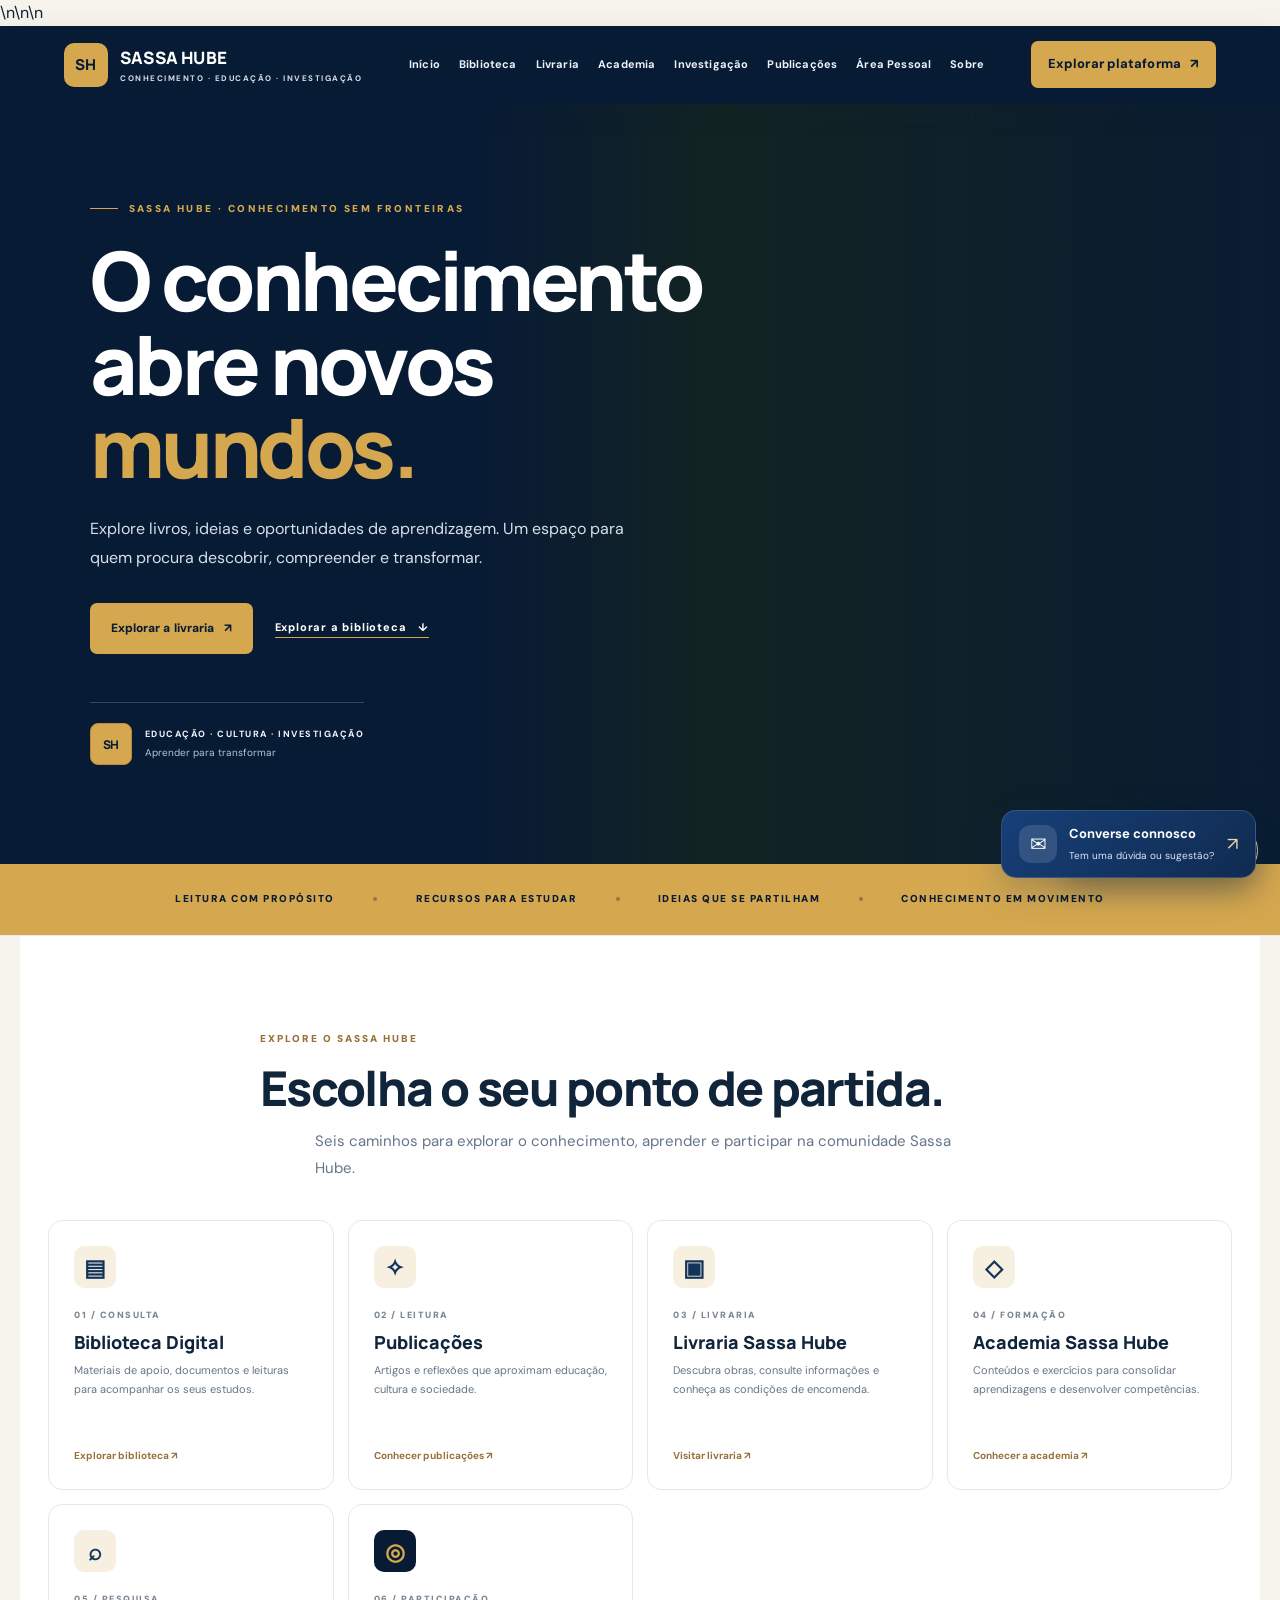
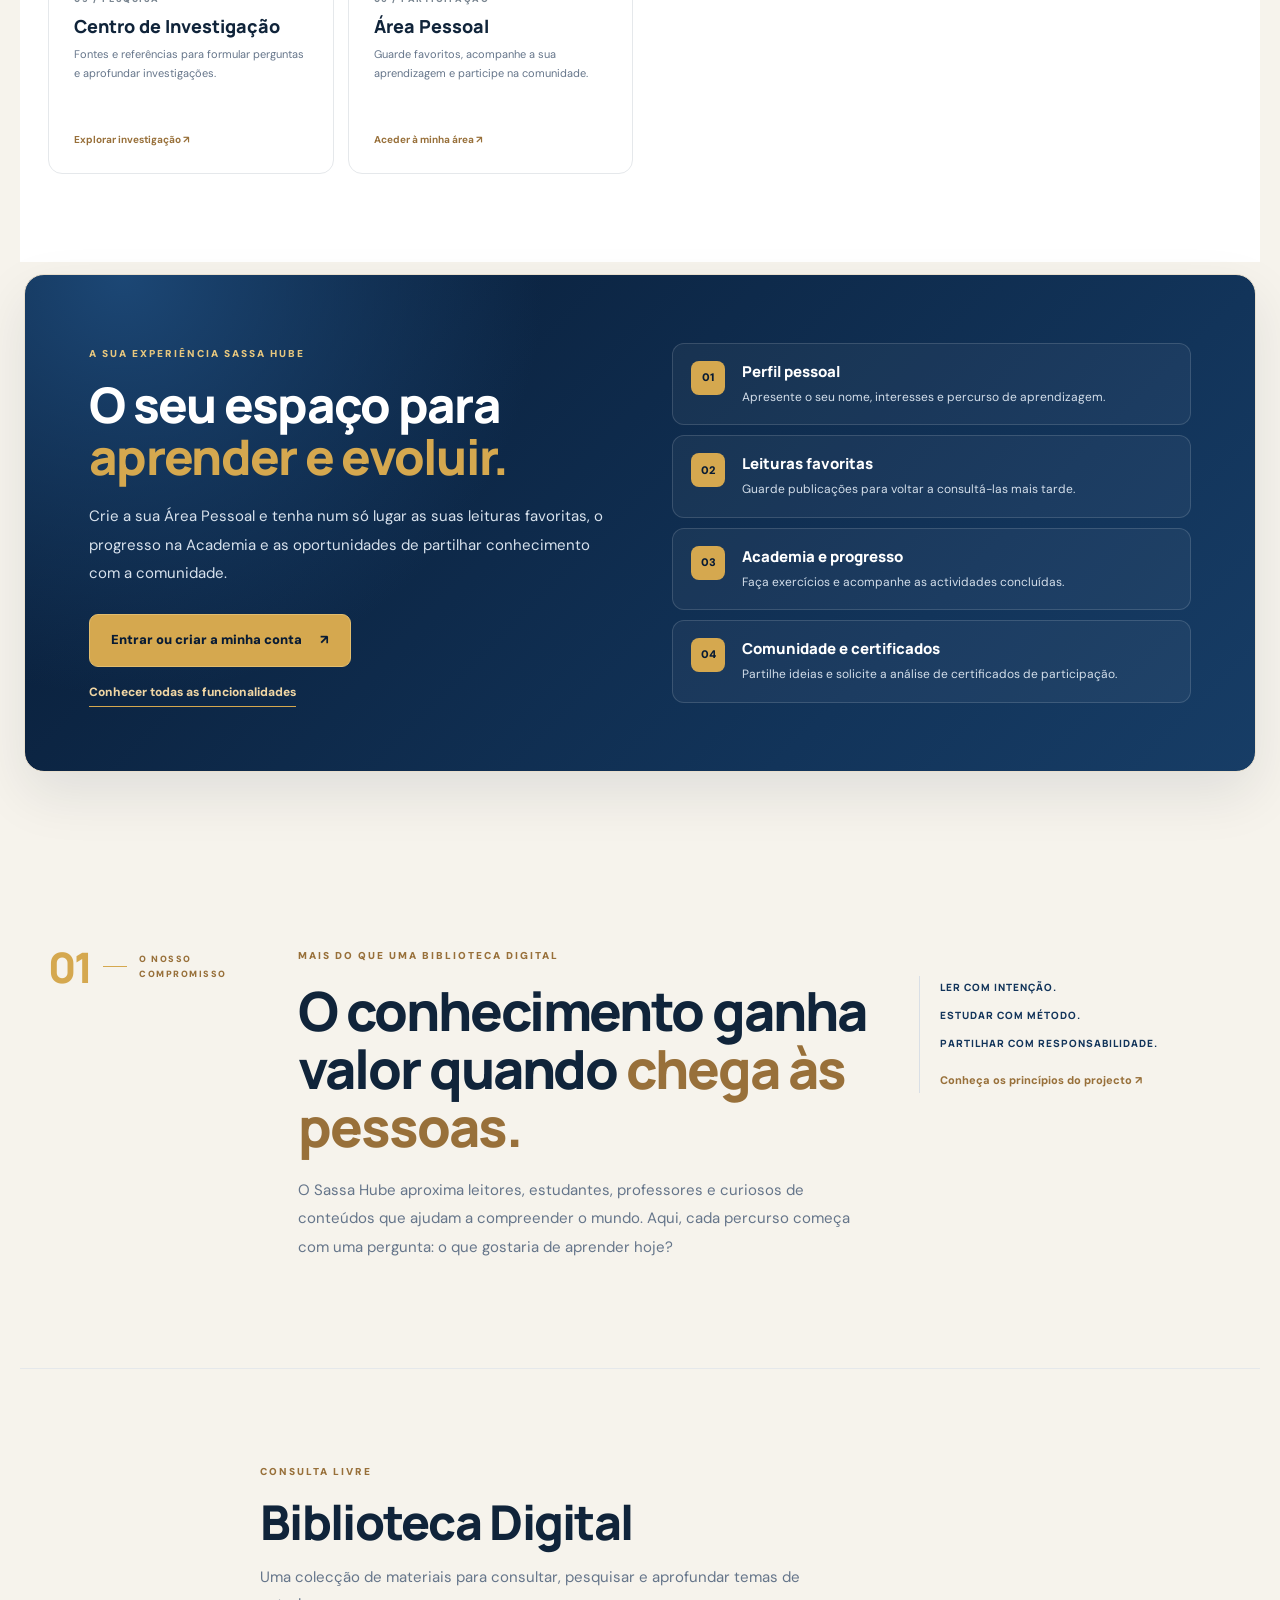
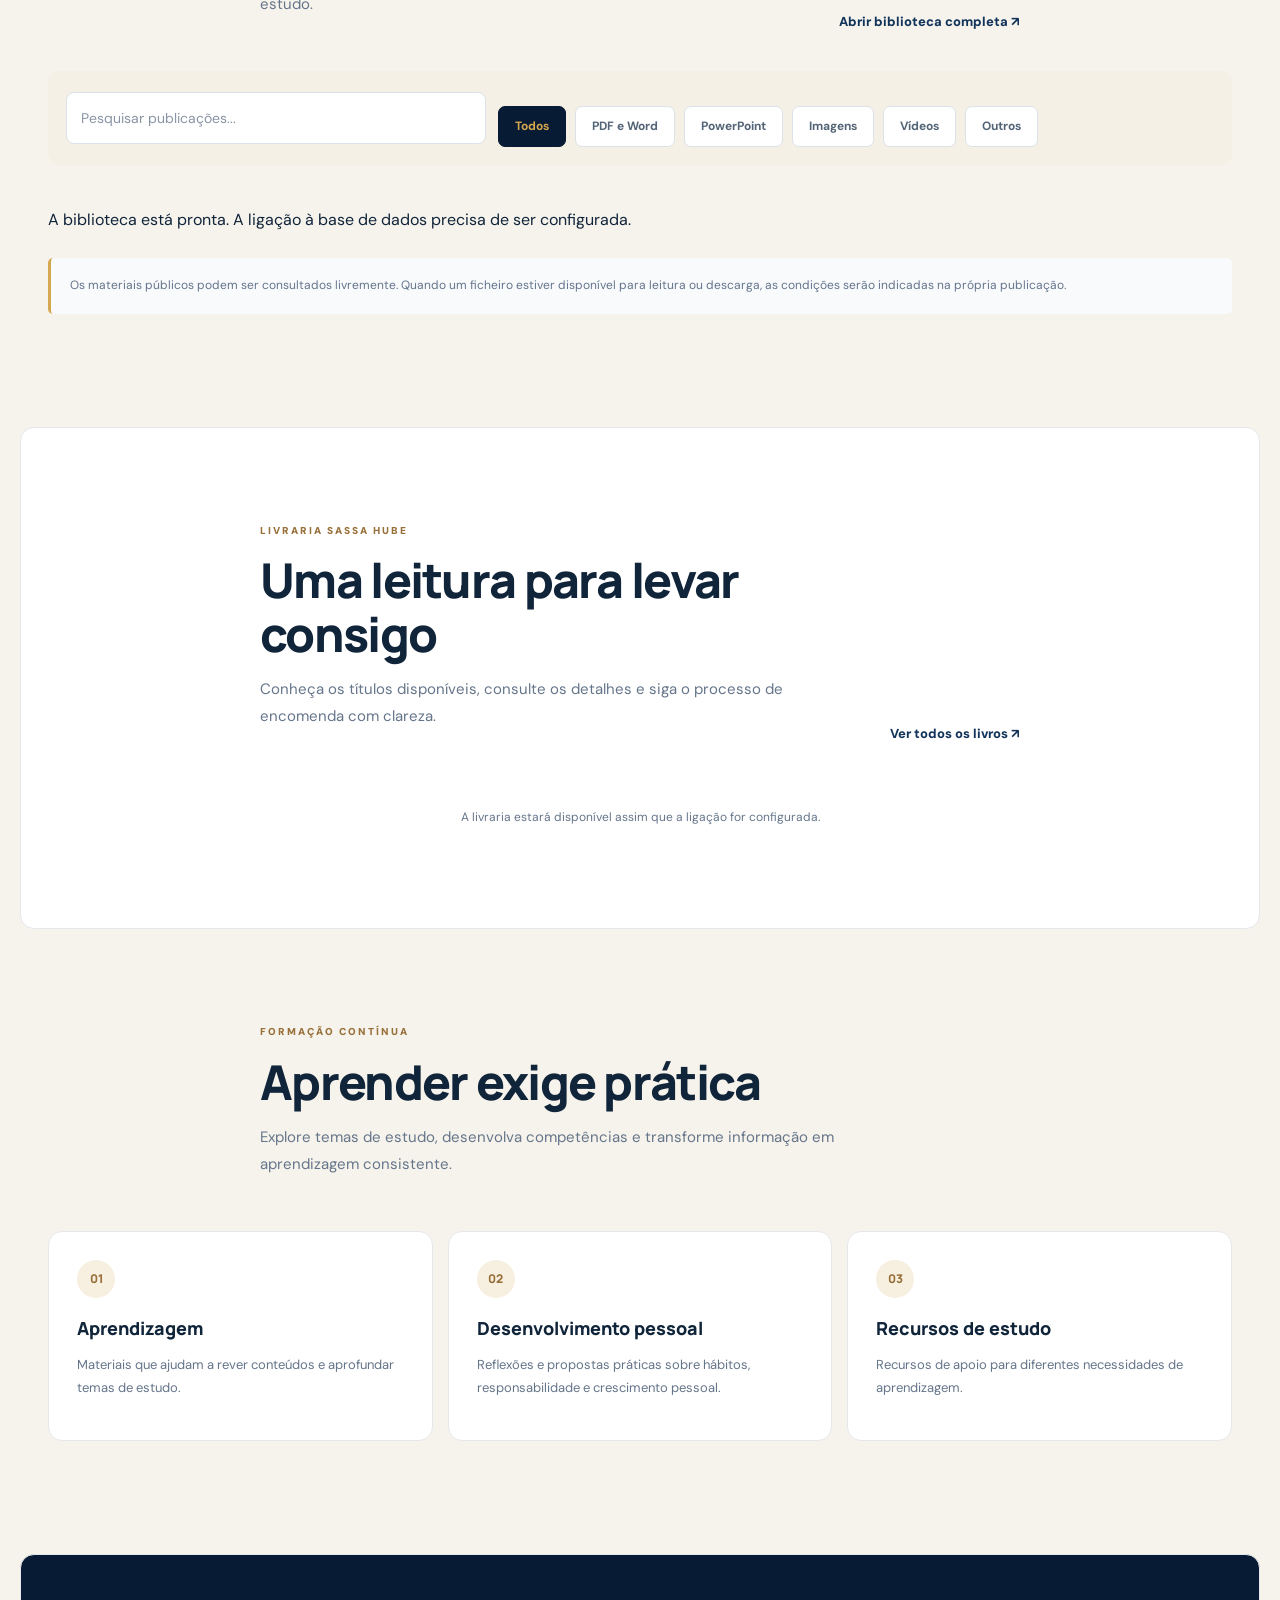
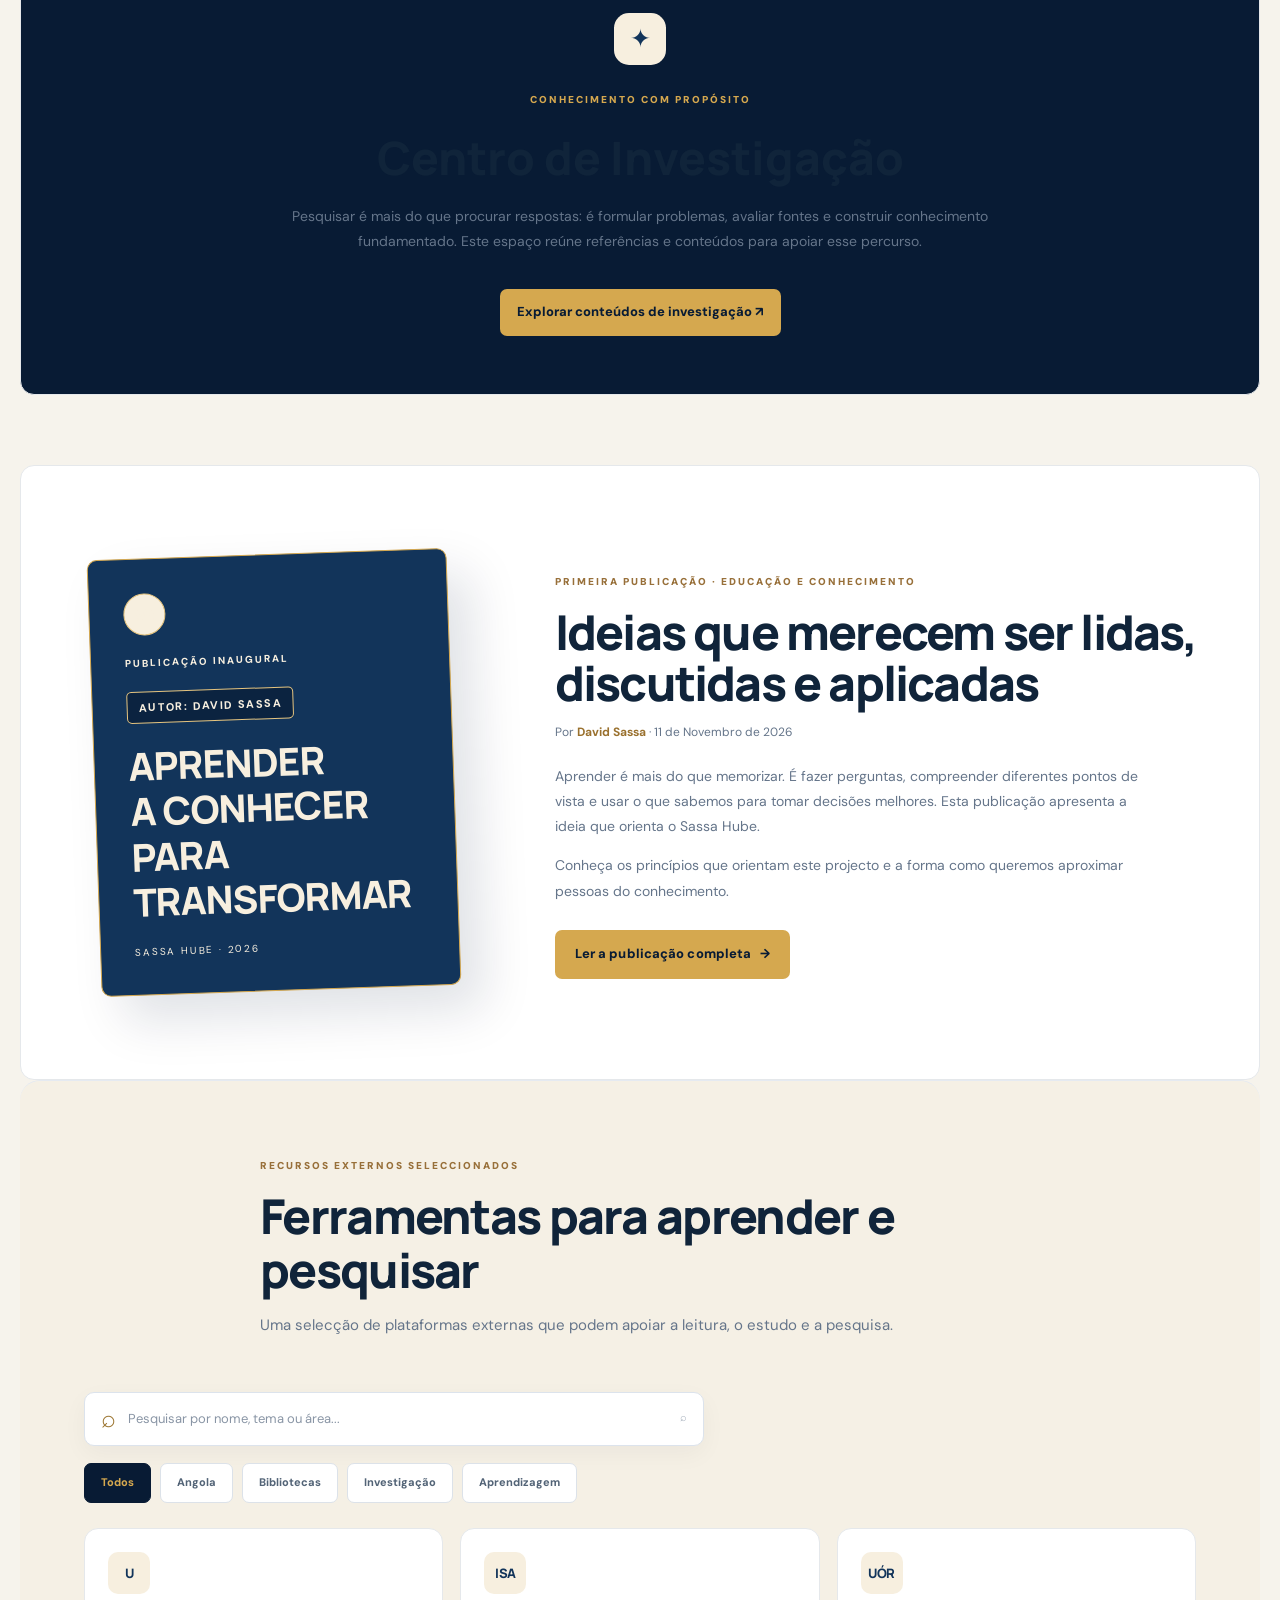
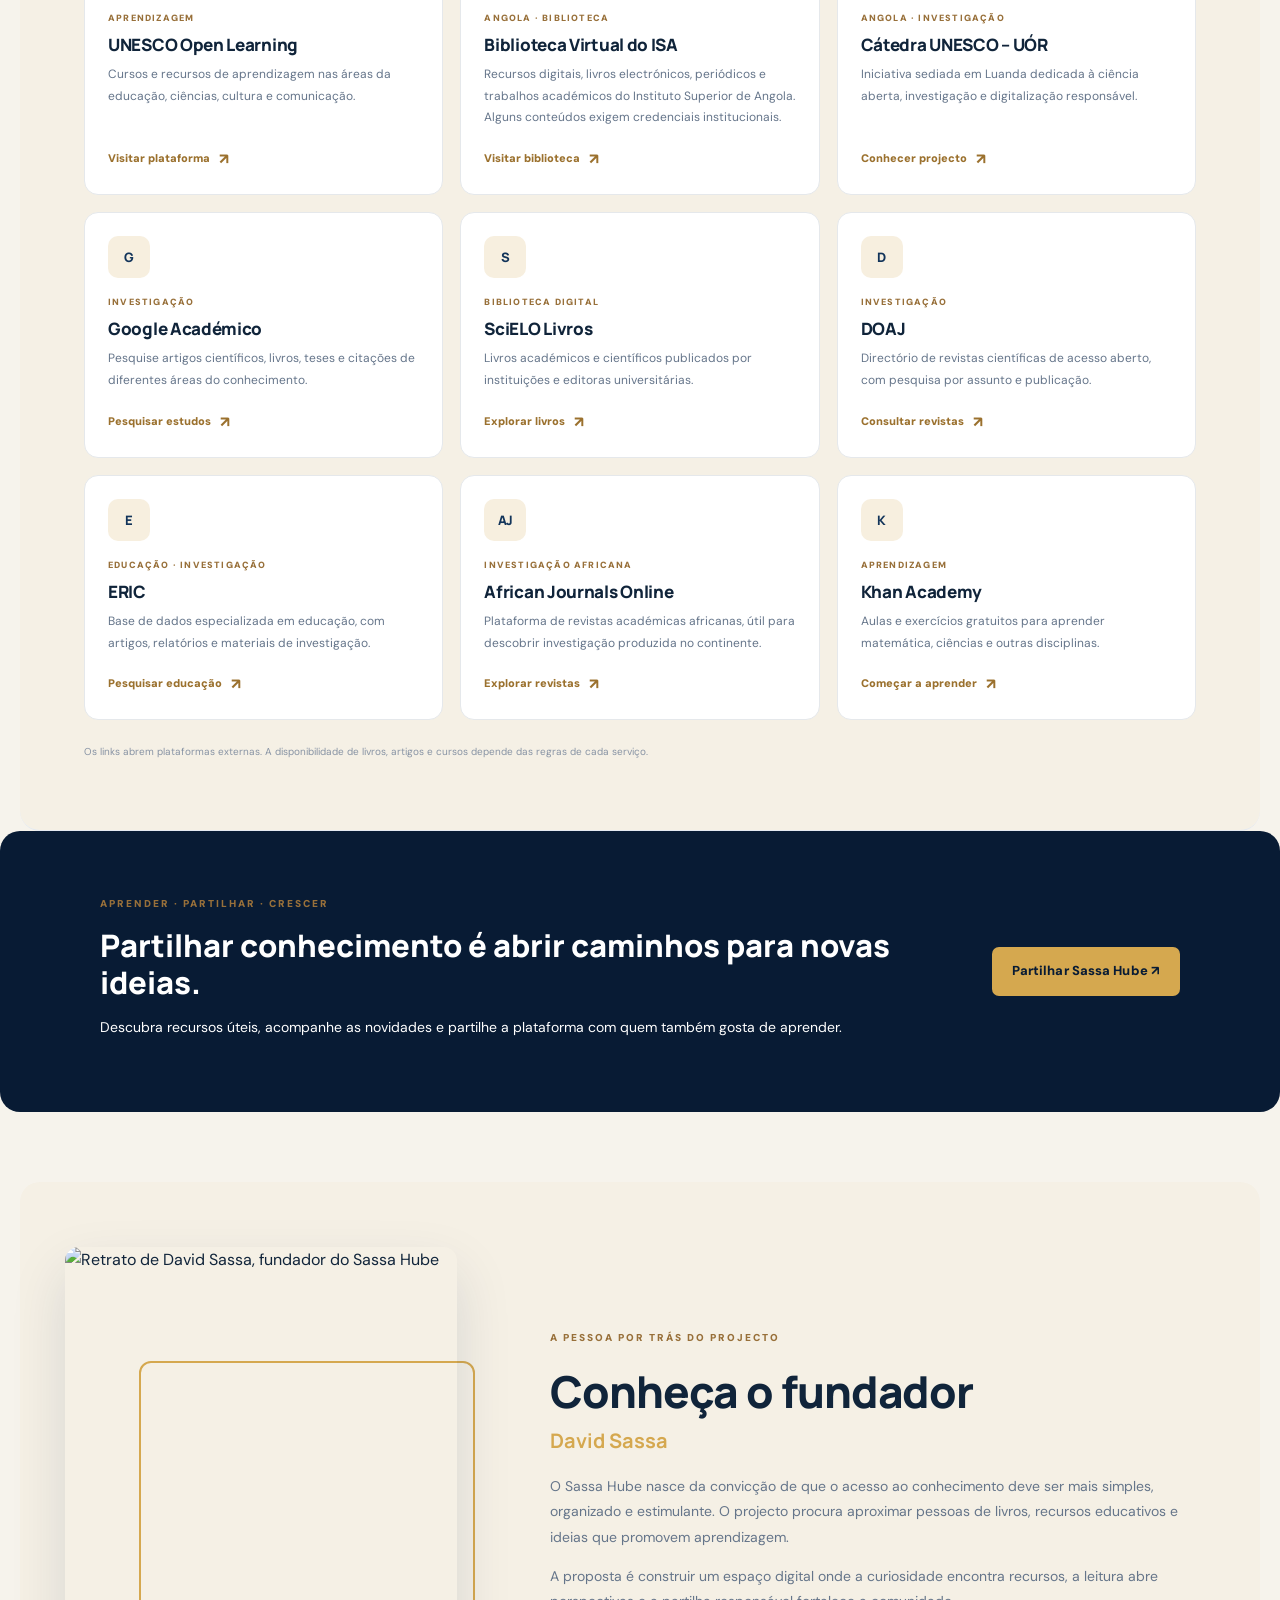
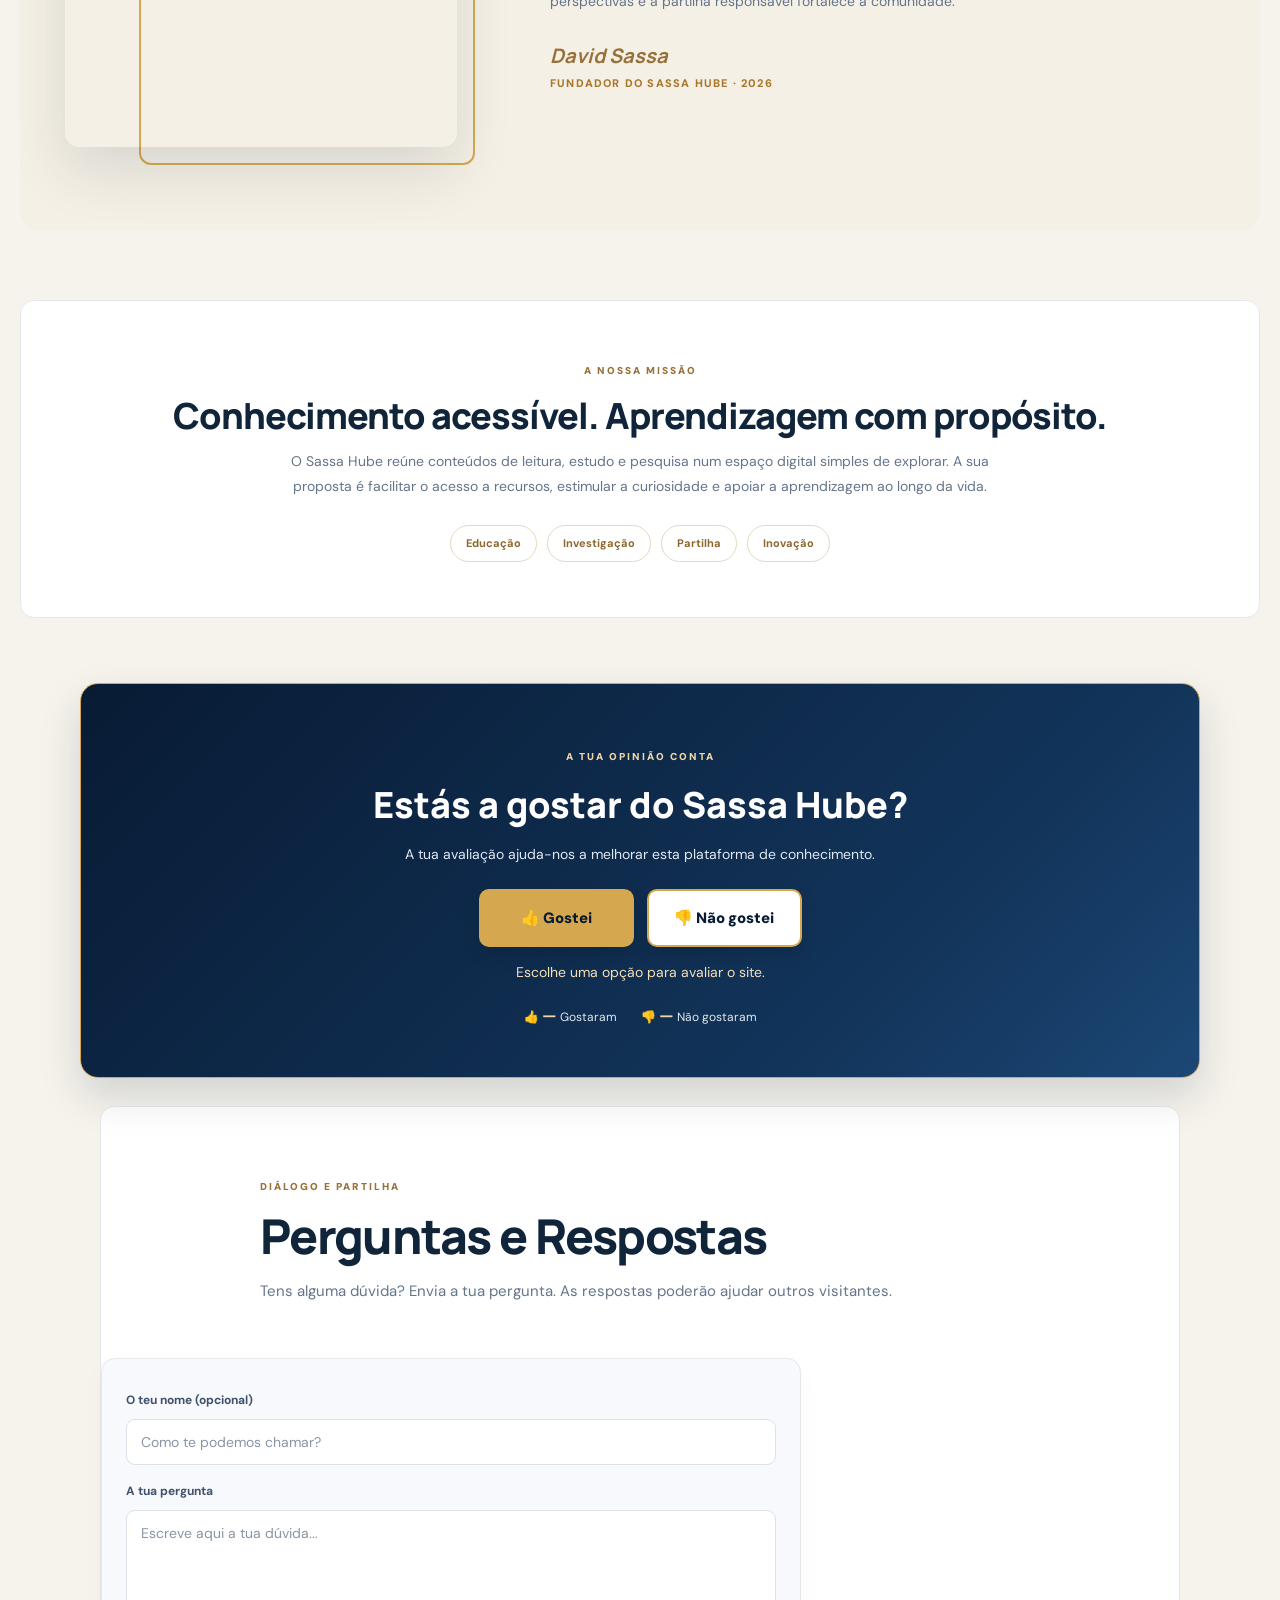
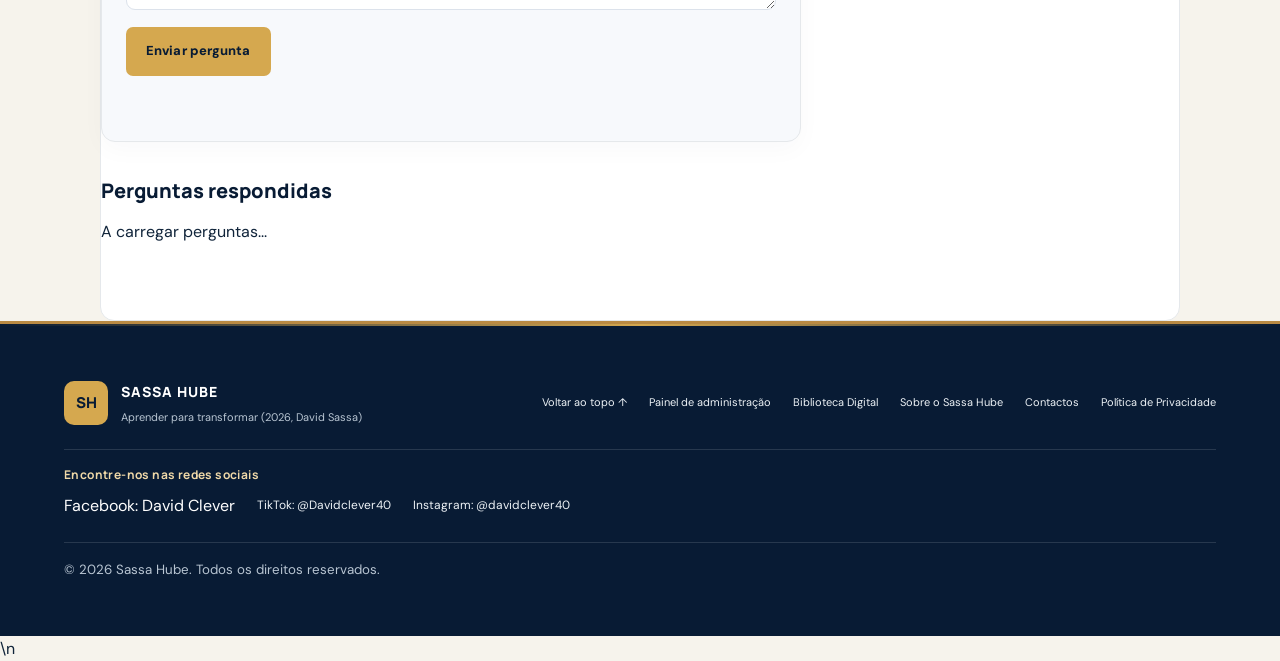
==== commit 6b283fcd: "Preparar instalação da aplicação SASSA HUBE" ====
--- a/index.html
+++ b/index.html
@@ -4,9 +4,9 @@
 <meta charset="utf-8">
 <meta name="viewport" content="width=device-width,initial-scale=1">
 <meta name="description" content="Sassa Hube: plataforma de conhecimento com biblioteca digital, livros, recursos educativos, aprendizagem e investigação. Descubra conteúdos para estudar e transformar ideias em conhecimento.">
-<meta name="theme-color" content="#102b50">
+<meta name="theme-color" content="#102b50">\n<link rel="manifest" href="/manifest.webmanifest">\n<link rel="icon" href="/icons/sassa-hube-icon.svg" type="image/svg+xml">\n<link rel="apple-touch-icon" href="/icons/sassa-hube-icon.svg">
 <meta name="robots" content="index, follow, max-image-preview:large">
-<link rel="canonical" href="https://davidlilianomanuelsassa-eng.github.io/Sassa-hube/">
+<link rel="canonical" href="https://sassa-hube.vercel.app/">
 <meta property="og:type" content="website">
 <meta property="og:locale" content="pt_PT">
 <meta property="og:site_name" content="Sassa Hube">
@@ -194,7 +194,7 @@
 </div>
 
 <footer class="site-footer"><div class="footer-brand"><span class="brand-mark">SH</span><div><strong>SASSA HUBE</strong><p>Aprender para transformar (2026, David Sassa)</p></div></div><div class="footer-links"><a href="#inicio">Voltar ao topo ↑</a><a href="admin.html">Painel de administração</a><a href="biblioteca.html">Biblioteca Digital</a><a href="sobre.html">Sobre o Sassa Hube</a><a href="contactos.html">Contactos</a><a href="politica-privacidade.html">Política de Privacidade</a></div><div class="footer-social" aria-label="Redes sociais"><strong>Encontre-nos nas redes sociais</strong><span>Facebook: David Clever</span><a href="https://www.tiktok.com/@Davidclever40" target="_blank" rel="noopener">TikTok: @Davidclever40</a><a href="https://www.instagram.com/davidclever40/" target="_blank" rel="noopener">Instagram: @davidclever40</a></div><small>© <span id="year">2026</span> Sassa Hube. Todos os direitos reservados.</small></footer>
-<script src="https://cdn.jsdelivr.net/npm/@supabase/supabase-js@2"></script>
+<script>if ("serviceWorker" in navigator) { window.addEventListener("load", () => navigator.serviceWorker.register("/service-worker.js").catch(error => console.warn("SASSA HUBE: não foi possível activar o modo de aplicação.", error))); }</script>\n<script src="https://cdn.jsdelivr.net/npm/@supabase/supabase-js@2"></script>
 <script src="config.js"></script>
 <script src="analytics.js"></script>
 <script src="destaques-livraria.js"></script>
--- a/style.css
+++ b/style.css
@@ -3829,3 +3829,28 @@
  .rating-prompt .rating-button{width:100%}
 }
 @media(prefers-reduced-motion:reduce){.rating-prompt{animation:none}}
+
+
+/* ÁREA PESSOAL — DESTAQUE NA PÁGINA PRINCIPAL */
+.personal-quick-card .quick-access-icon{background:#081b34!important;color:#d5a84f!important}
+.personal-area-promo{
+  width:min(1240px,calc(100% - 48px));margin:12px auto 74px!important;padding:clamp(28px,5vw,64px)!important;
+  display:grid;grid-template-columns:1fr 1fr;gap:clamp(28px,5vw,70px);align-items:center;
+  border:1px solid #e8dfce;border-radius:20px;
+  background:radial-gradient(circle at 8% 0%,#1c4775 0,transparent 34%),linear-gradient(135deg,#081b34 0%,#12345a 72%,#173d66 100%);
+  box-shadow:0 22px 55px #081b3418;color:#fff;overflow:hidden
+}
+.personal-area-promo .eyebrow{color:#e7c77e!important}
+.personal-area-promo-copy h2{max-width:590px;margin:14px 0 18px;color:#fff;font:800 clamp(32px,4.2vw,49px)/1.08 Manrope,sans-serif;letter-spacing:-1.7px}
+.personal-area-promo-copy h2 em{font-style:normal;color:#d5a84f}
+.personal-area-promo-copy>p{max-width:570px;color:#d8e2ed;font-size:15px;line-height:1.9;margin:0 0 26px}
+.personal-area-cta{display:inline-flex;align-items:center;gap:18px;padding:15px 21px;border:1px solid #e2bd6e;border-radius:9px;background:#d5a84f;color:#081b34;text-decoration:none;font-size:13px;font-weight:900;transition:transform .2s,background .2s}
+.personal-area-cta:hover{transform:translateY(-3px);background:#edca80}
+.personal-area-more{display:block;width:max-content;max-width:100%;margin-top:16px;color:#f0d6a4;font-size:12px;font-weight:800;text-decoration:none;border-bottom:1px solid #d5a84f;padding-bottom:4px}
+.personal-area-benefits{display:grid;gap:10px}
+.personal-area-benefits article{display:flex;gap:17px;align-items:flex-start;padding:17px 18px;border:1px solid #ffffff24;border-radius:12px;background:#ffffff0b}
+.personal-area-benefits article>span{flex:0 0 34px;width:34px;height:34px;display:grid;place-items:center;border-radius:8px;background:#d5a84f;color:#081b34;font-size:11px;font-weight:900}
+.personal-area-benefits h3{margin:0 0 5px;color:#fff;font:800 15px Manrope,sans-serif}
+.personal-area-benefits p{margin:0;color:#d3deea;font-size:12px;line-height:1.7}
+@media(max-width:850px){.personal-area-promo{grid-template-columns:1fr;gap:30px;margin-bottom:55px!important}.personal-area-benefits{grid-template-columns:repeat(2,minmax(0,1fr))}}
+@media(max-width:560px){.personal-area-promo{width:calc(100% - 28px);padding:29px 20px!important;margin-top:0!important}.personal-area-benefits{grid-template-columns:1fr}.personal-area-cta{width:100%;justify-content:space-between}.personal-area-promo-copy h2{font-size:34px}}
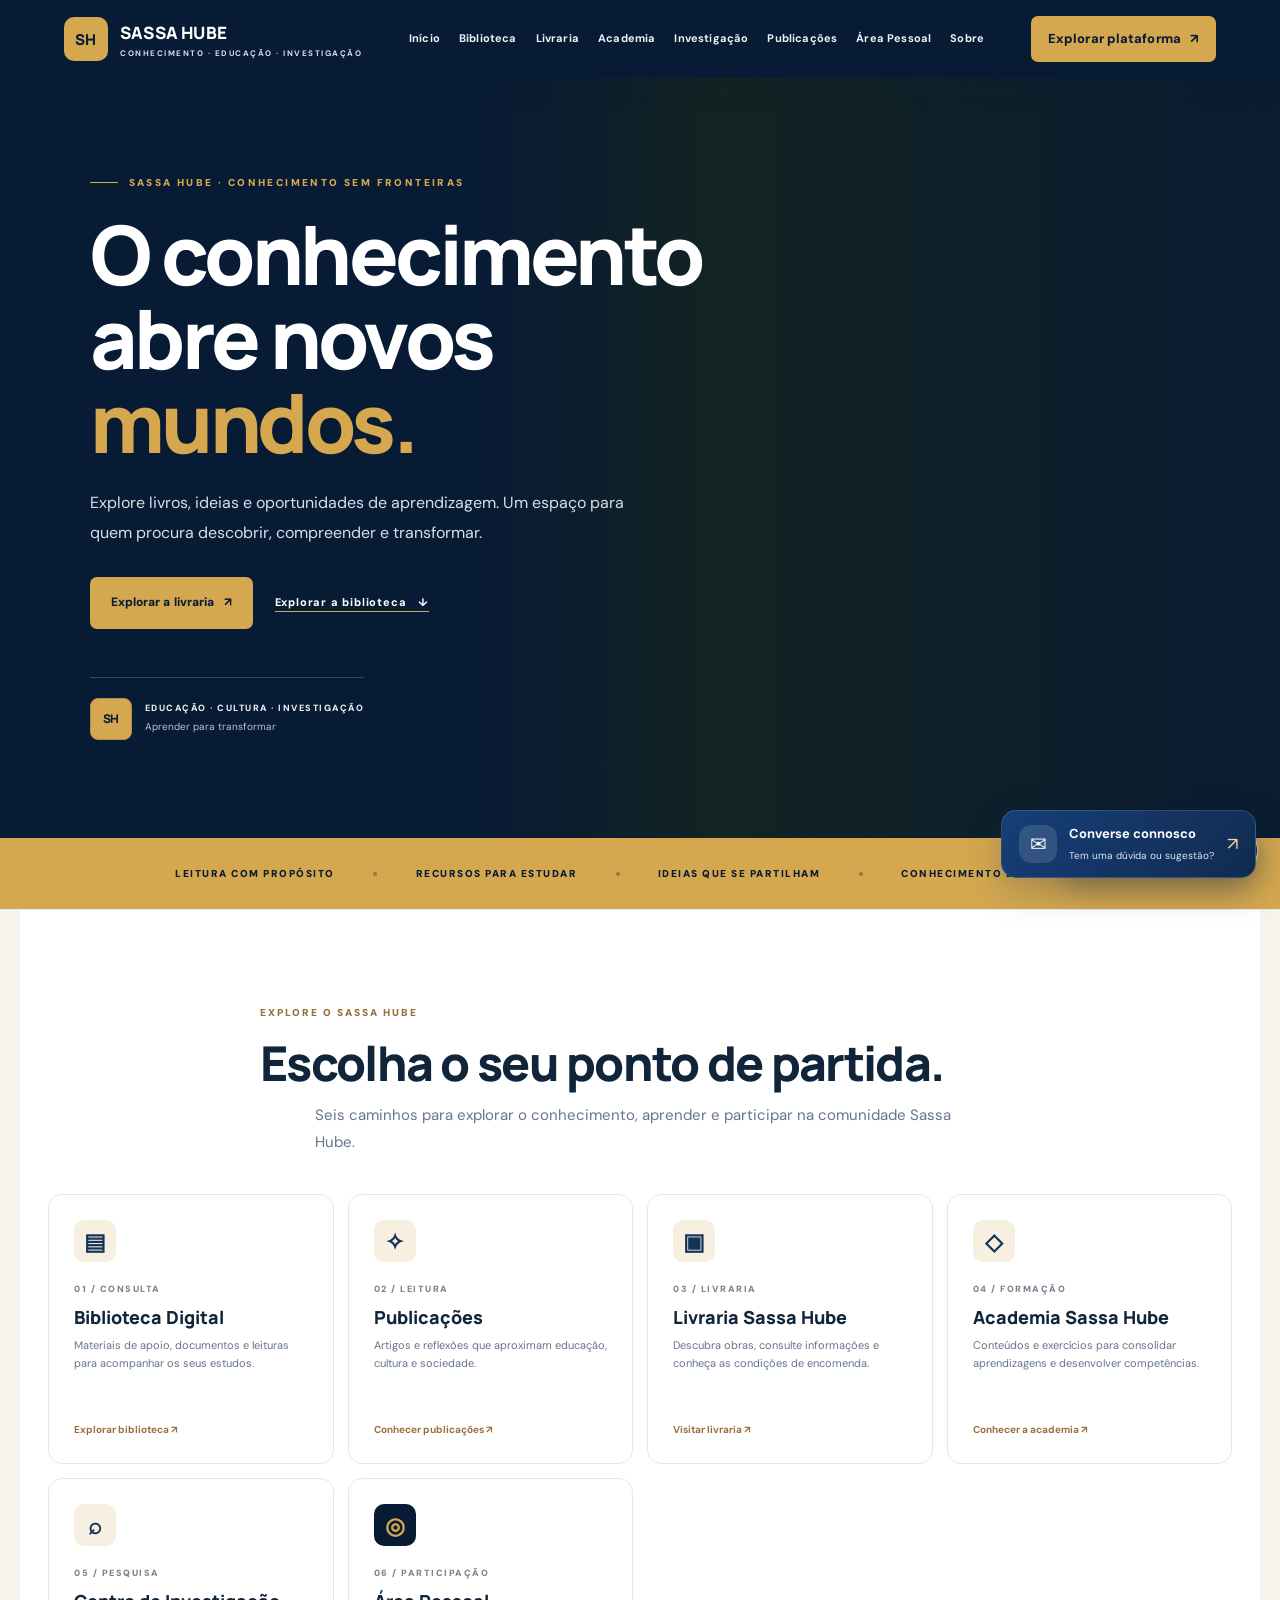
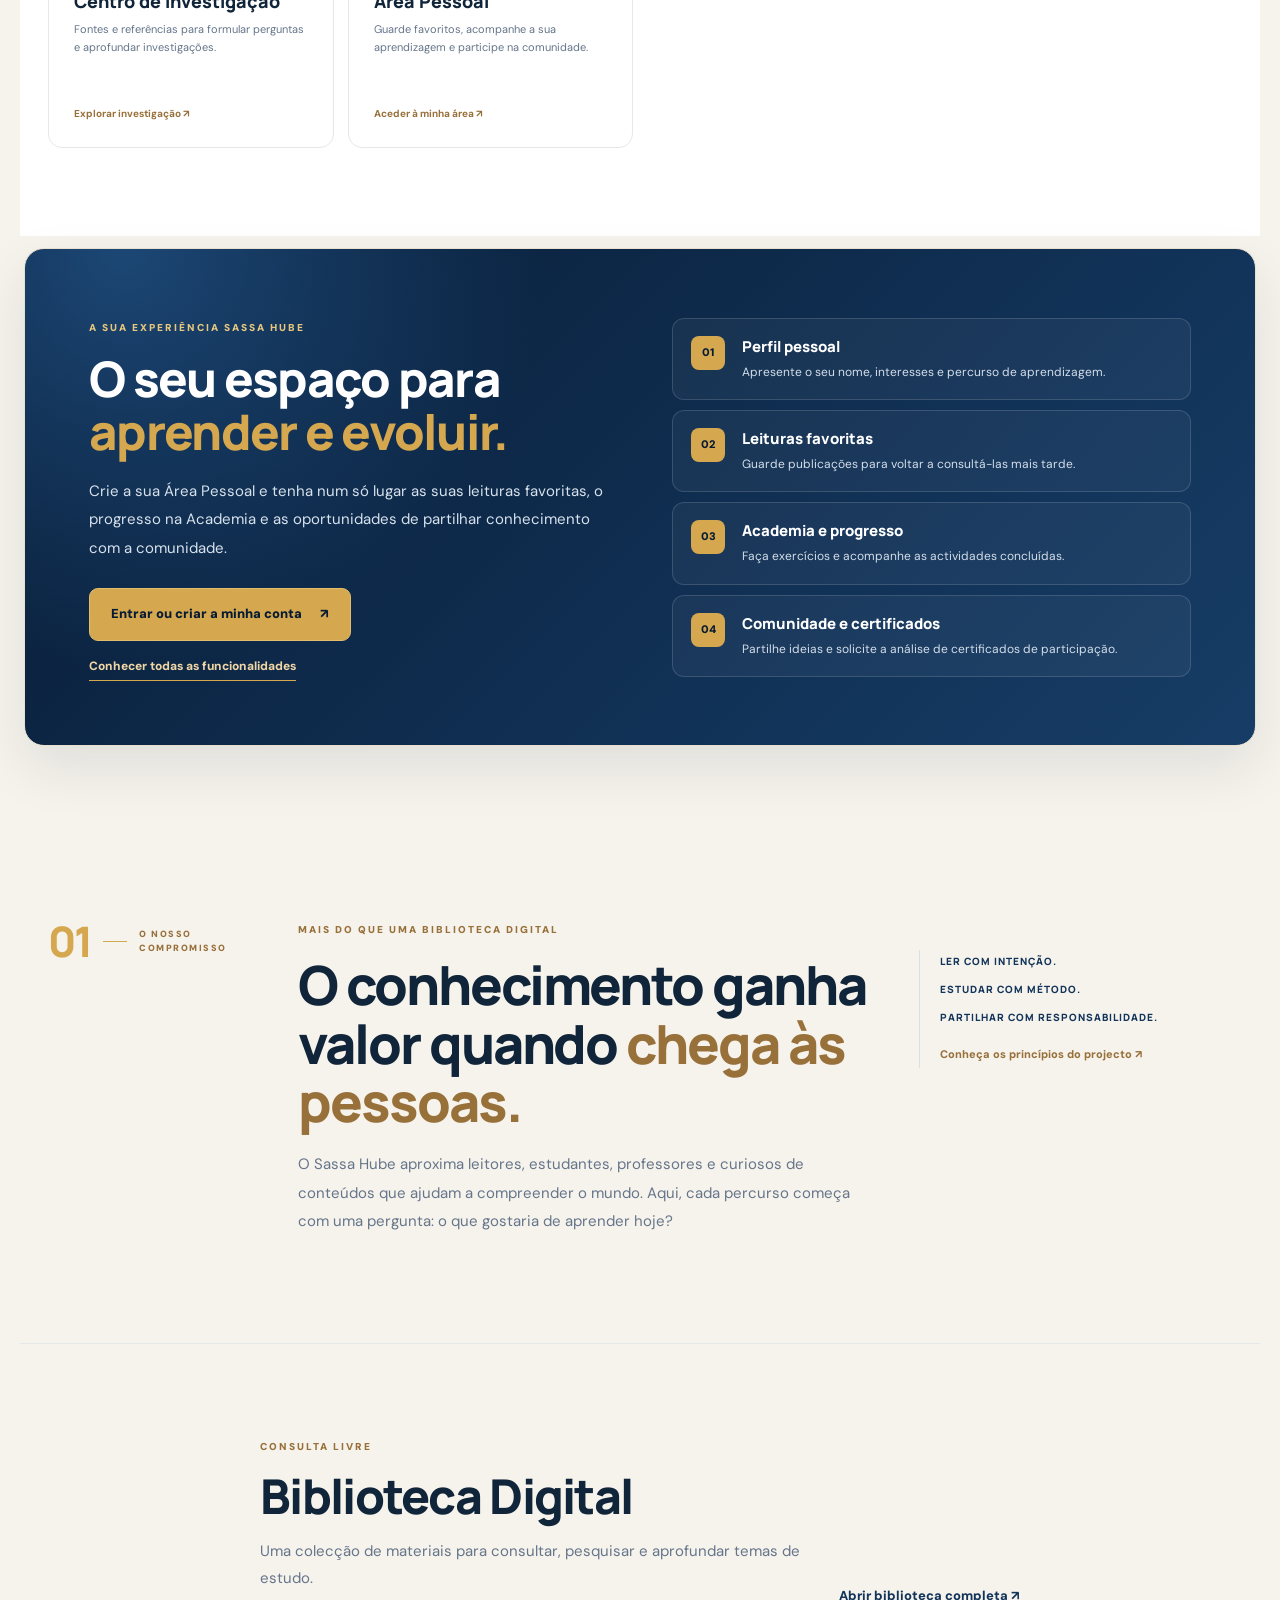
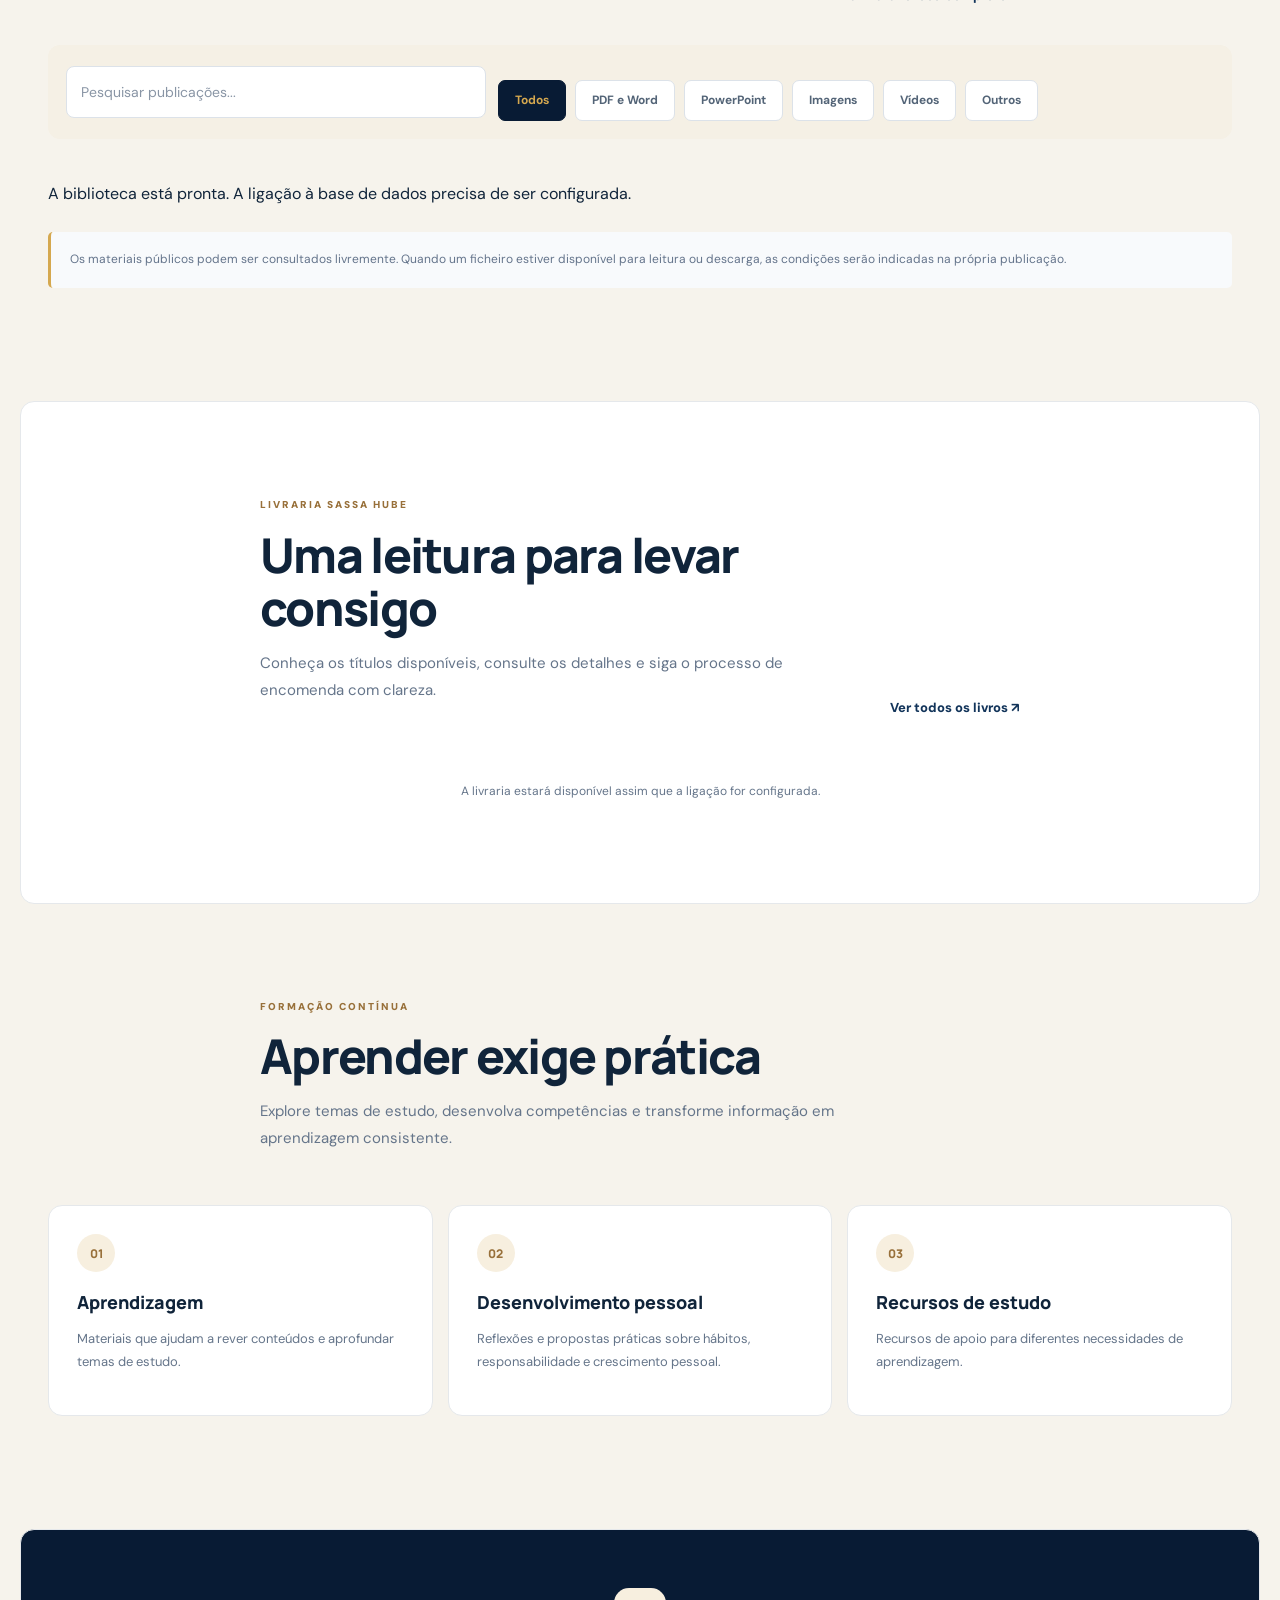
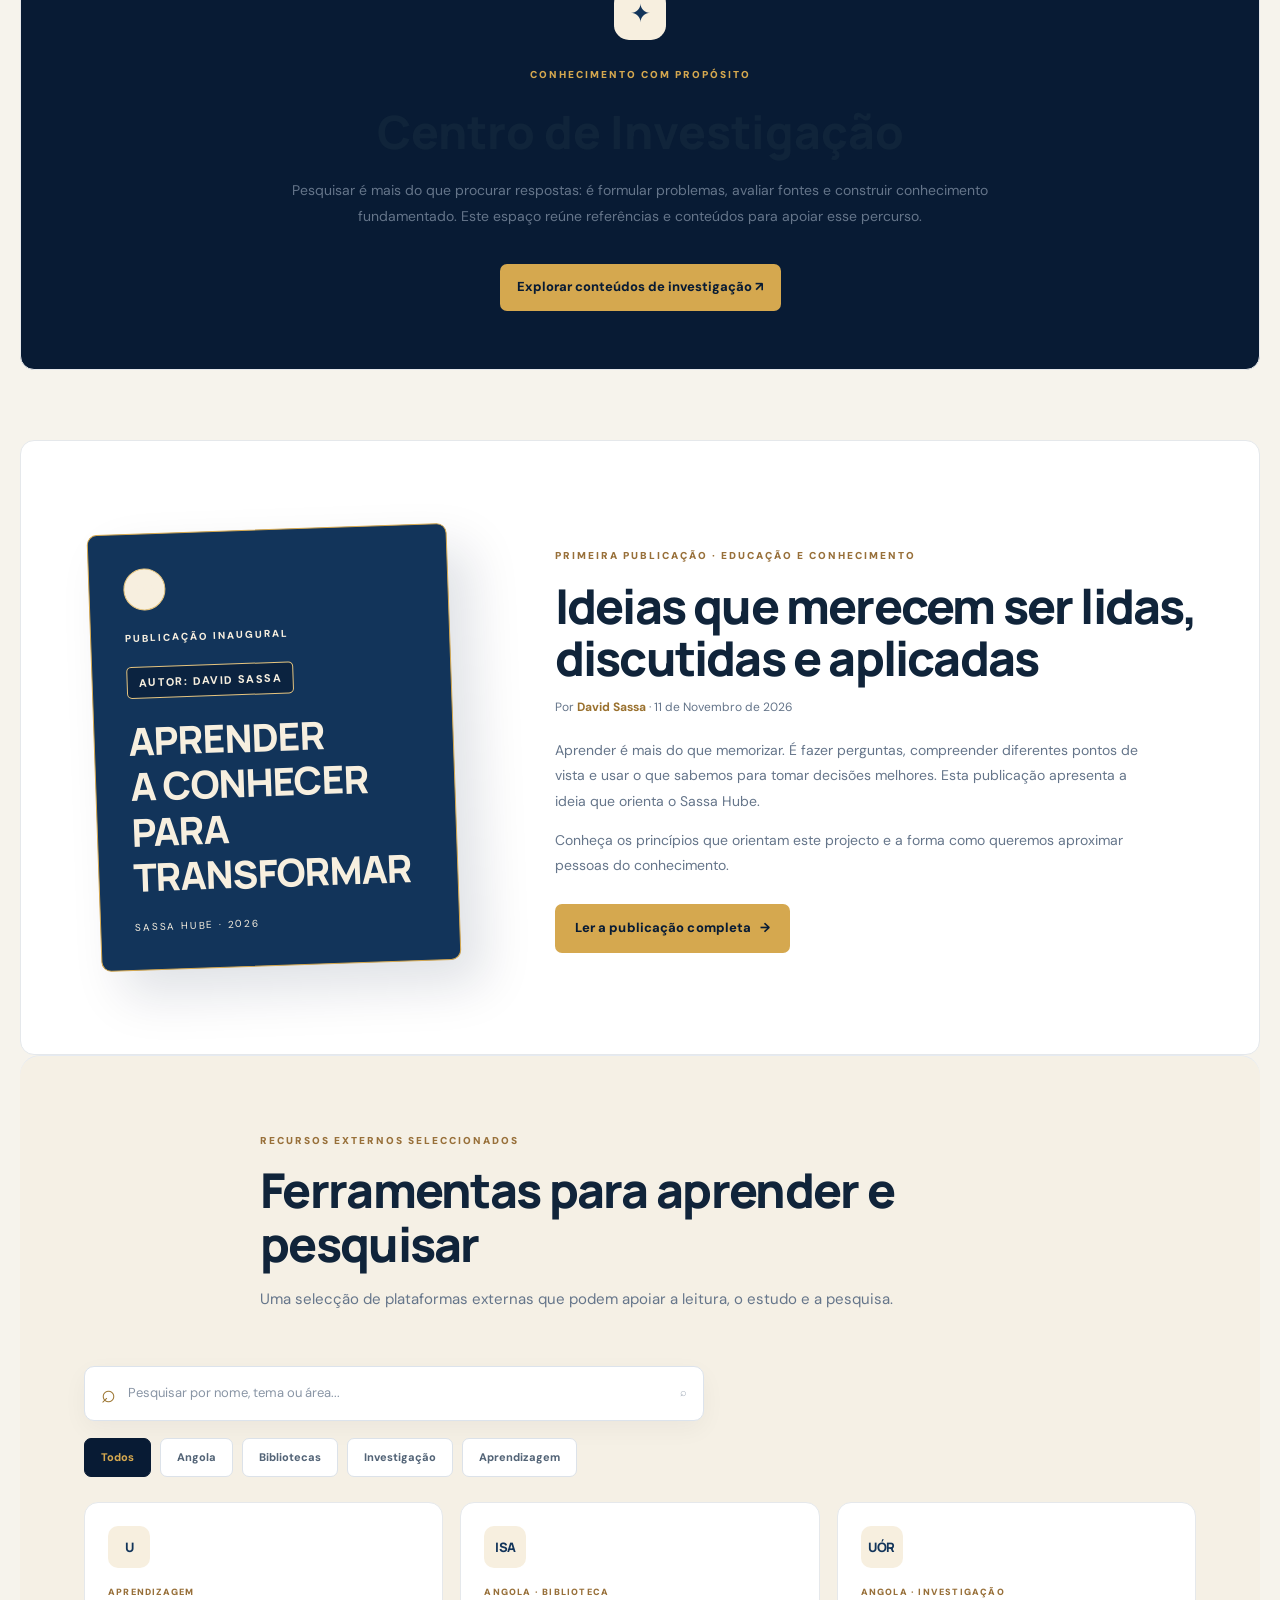
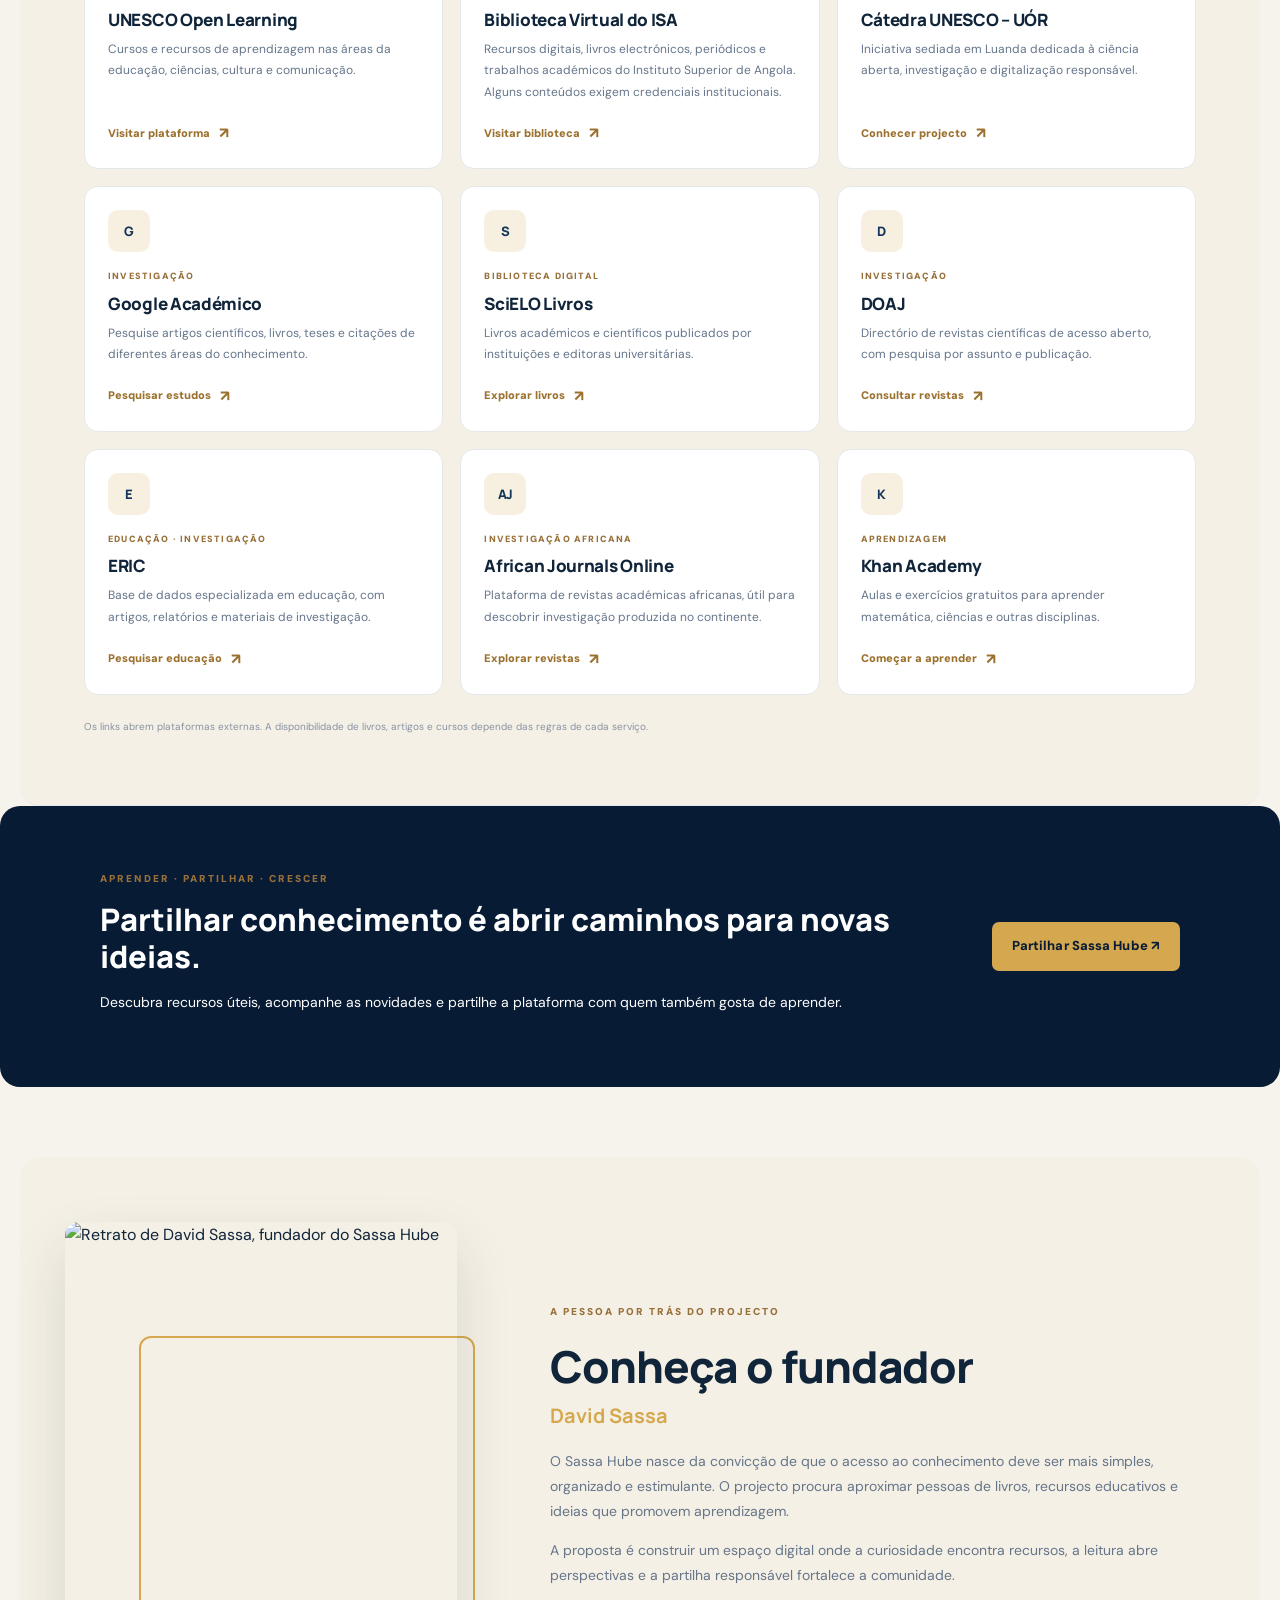
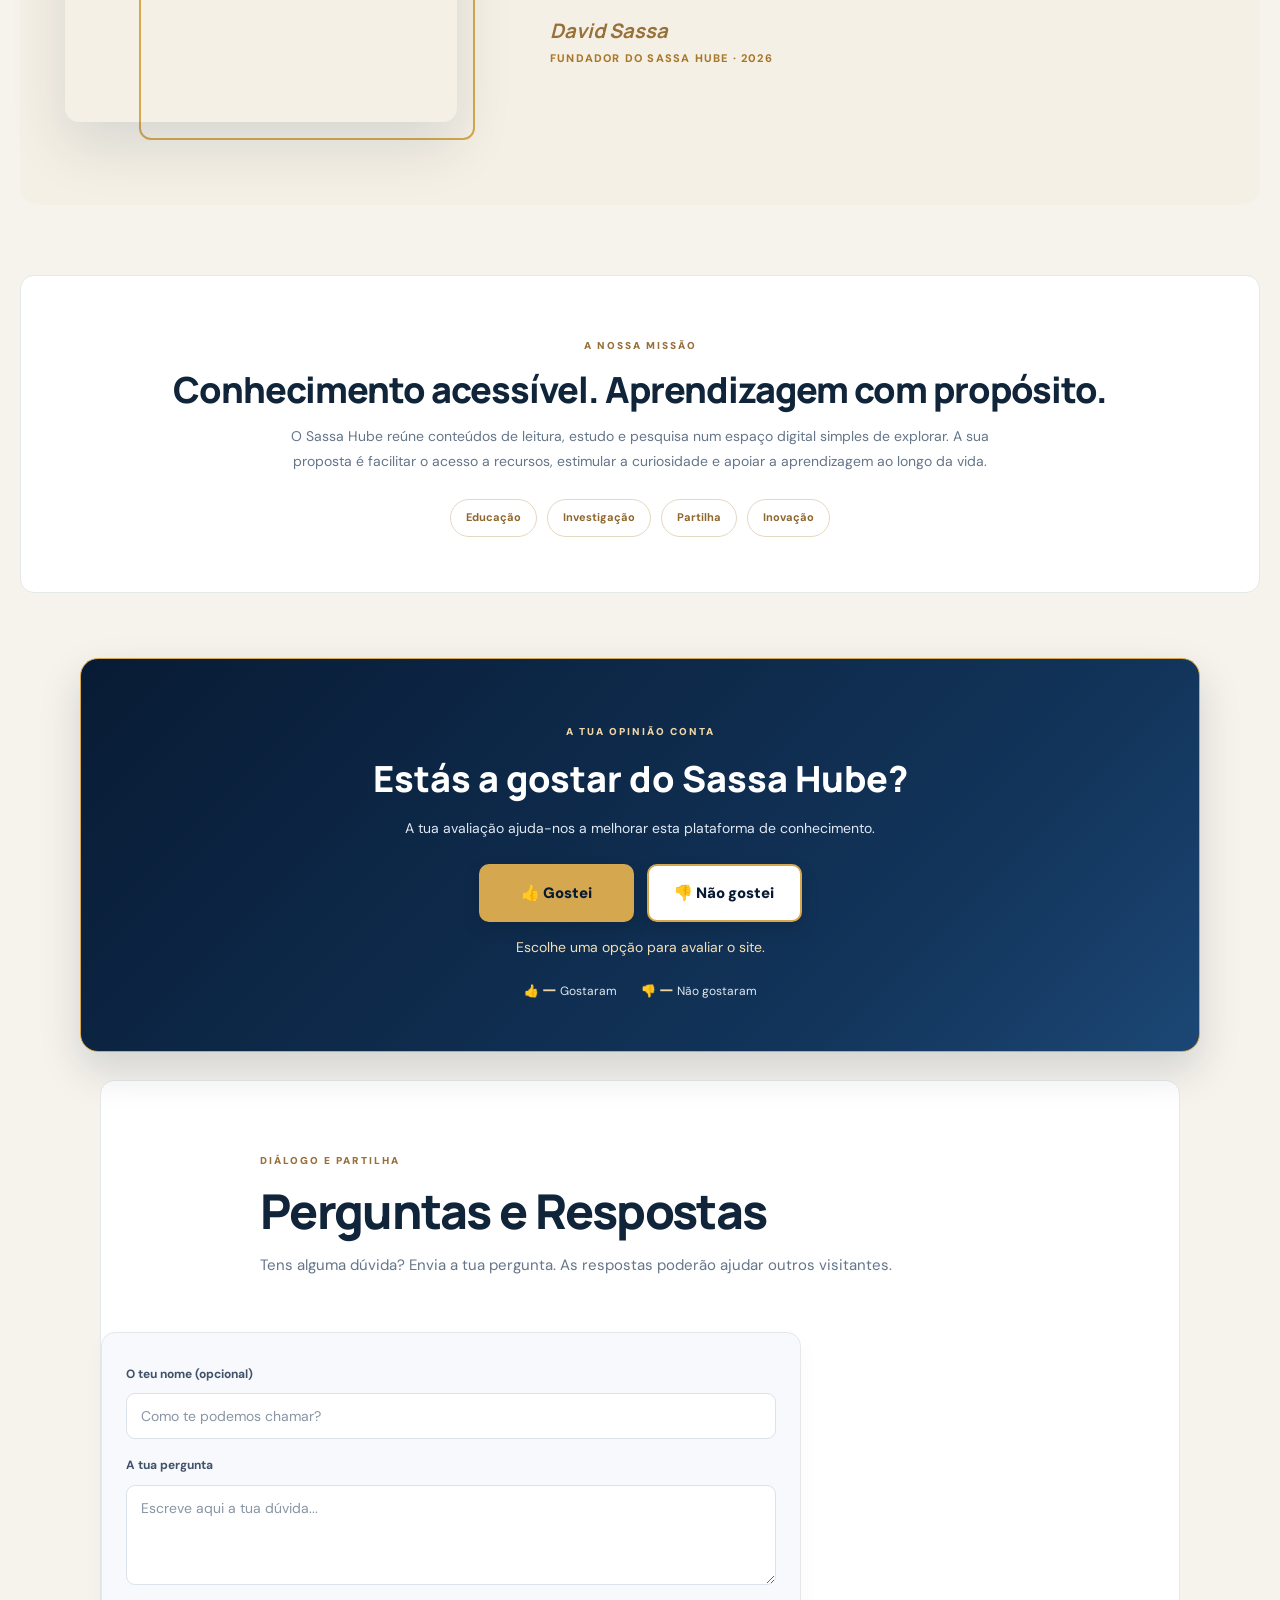
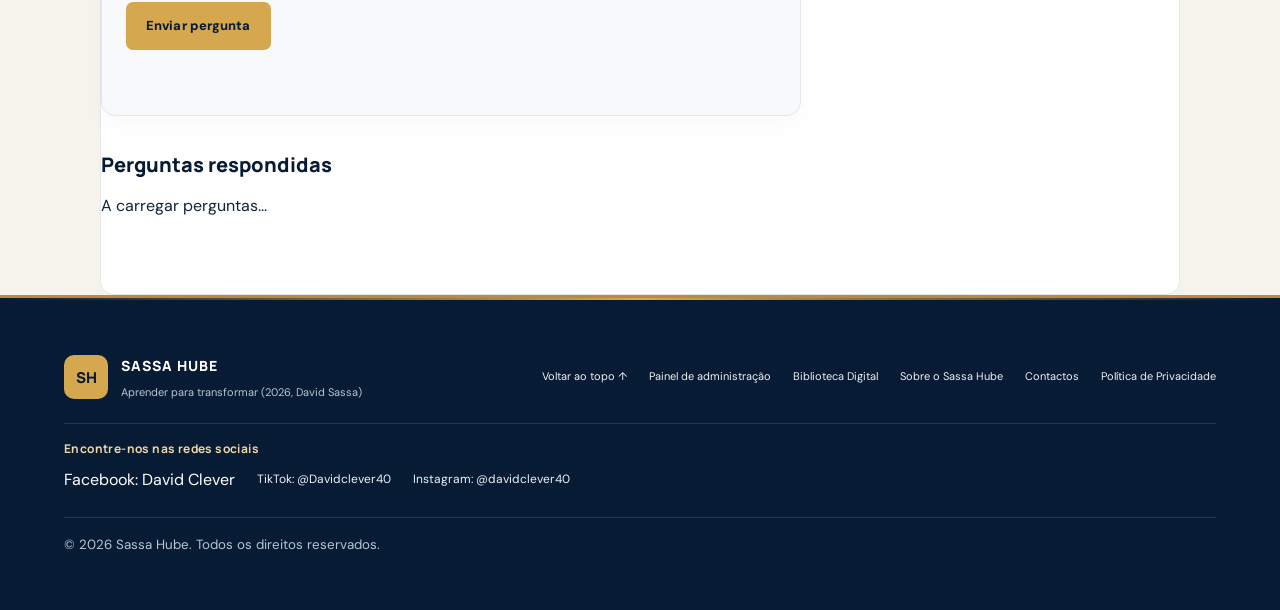
==== commit e8a00fd8: "Ajustar formatação dos metadados PWA" ====
--- a/index.html
+++ b/index.html
@@ -4,7 +4,10 @@
 <meta charset="utf-8">
 <meta name="viewport" content="width=device-width,initial-scale=1">
 <meta name="description" content="Sassa Hube: plataforma de conhecimento com biblioteca digital, livros, recursos educativos, aprendizagem e investigação. Descubra conteúdos para estudar e transformar ideias em conhecimento.">
-<meta name="theme-color" content="#102b50">\n<link rel="manifest" href="/manifest.webmanifest">\n<link rel="icon" href="/icons/sassa-hube-icon.svg" type="image/svg+xml">\n<link rel="apple-touch-icon" href="/icons/sassa-hube-icon.svg">
+<meta name="theme-color" content="#102b50">
+<link rel="manifest" href="/manifest.webmanifest">
+<link rel="icon" href="/icons/sassa-hube-icon.svg" type="image/svg+xml">
+<link rel="apple-touch-icon" href="/icons/sassa-hube-icon.svg">
 <meta name="robots" content="index, follow, max-image-preview:large">
 <link rel="canonical" href="https://sassa-hube.vercel.app/">
 <meta property="og:type" content="website">
@@ -12,7 +15,7 @@
 <meta property="og:site_name" content="Sassa Hube">
 <meta property="og:title" content="Sassa Hube | Aprender para transformar">
 <meta property="og:description" content="Biblioteca digital, livros, educação, aprendizagem e investigação num só lugar.">
-<meta property="og:url" content="https://davidlilianomanuelsassa-eng.github.io/Sassa-hube/">
+<meta property="og:url" content="https://sassa-hube.vercel.app/">
 <meta property="og:image" content="https://images.unsplash.com/photo-1507842217343-583bb7270b66?auto=format&fit=crop&w=1200&q=80">
 <meta name="twitter:card" content="summary_large_image">
 <meta name="twitter:title" content="Sassa Hube | Aprender para transformar">
@@ -22,7 +25,7 @@
   "@context":"https://schema.org",
   "@type":"EducationalOrganization",
   "name":"Sassa Hube",
-  "url":"https://davidlilianomanuelsassa-eng.github.io/Sassa-hube/",
+  "url":"https://sassa-hube.vercel.app/",
   "description":"Plataforma digital de partilha de conhecimento, biblioteca, educação, aprendizagem e investigação.",
   "inLanguage":"pt",
   "founder":{"@type":"Person","name":"David Sassa"},
@@ -194,7 +197,8 @@
 </div>
 
 <footer class="site-footer"><div class="footer-brand"><span class="brand-mark">SH</span><div><strong>SASSA HUBE</strong><p>Aprender para transformar (2026, David Sassa)</p></div></div><div class="footer-links"><a href="#inicio">Voltar ao topo ↑</a><a href="admin.html">Painel de administração</a><a href="biblioteca.html">Biblioteca Digital</a><a href="sobre.html">Sobre o Sassa Hube</a><a href="contactos.html">Contactos</a><a href="politica-privacidade.html">Política de Privacidade</a></div><div class="footer-social" aria-label="Redes sociais"><strong>Encontre-nos nas redes sociais</strong><span>Facebook: David Clever</span><a href="https://www.tiktok.com/@Davidclever40" target="_blank" rel="noopener">TikTok: @Davidclever40</a><a href="https://www.instagram.com/davidclever40/" target="_blank" rel="noopener">Instagram: @davidclever40</a></div><small>© <span id="year">2026</span> Sassa Hube. Todos os direitos reservados.</small></footer>
-<script>if ("serviceWorker" in navigator) { window.addEventListener("load", () => navigator.serviceWorker.register("/service-worker.js").catch(error => console.warn("SASSA HUBE: não foi possível activar o modo de aplicação.", error))); }</script>\n<script src="https://cdn.jsdelivr.net/npm/@supabase/supabase-js@2"></script>
+<script>if ("serviceWorker" in navigator) { window.addEventListener("load", () => navigator.serviceWorker.register("/service-worker.js").catch(error => console.warn("SASSA HUBE: não foi possível activar o modo de aplicação.", error))); }</script>
+<script src="https://cdn.jsdelivr.net/npm/@supabase/supabase-js@2"></script>
 <script src="config.js"></script>
 <script src="analytics.js"></script>
 <script src="destaques-livraria.js"></script>
